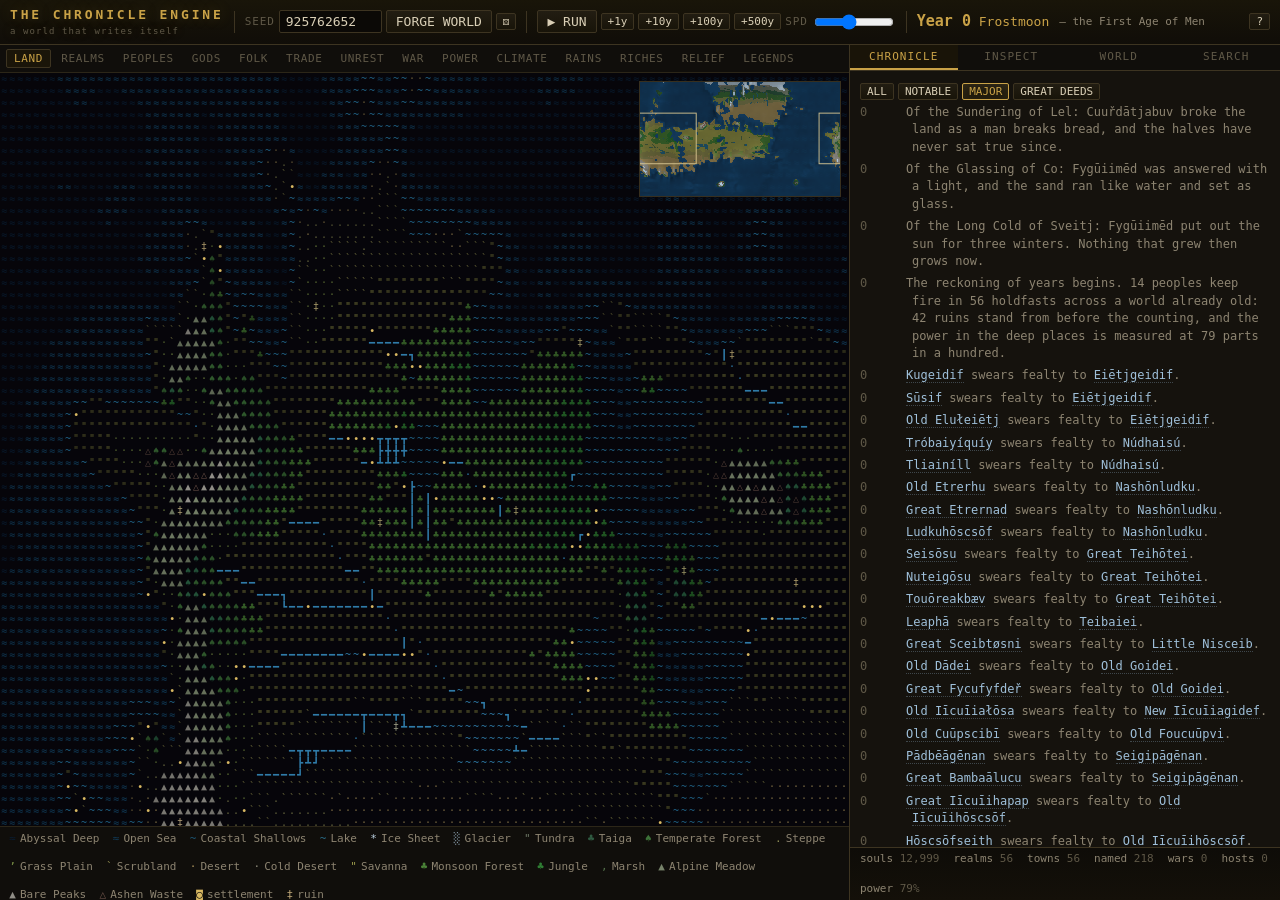
==== world_sim.html @ 81080c2e "The Chronicle Engine: a fully simulated procedural world in one HTML file A text-rendered fantasy wo" ====
<!DOCTYPE html>
<html lang="en">
<head>
<meta charset="utf-8">
<meta name="viewport" content="width=device-width,initial-scale=1">
<title>THE CHRONICLE ENGINE — a procedural world</title>
<style>
:root{
  --bg:#0a0907; --bg2:#100e0b; --panel:#15120d; --panel2:#1c1811;
  --edge:#2c2618; --edge2:#3d3421;
  --ink:#d9cfb6; --ink-dim:#8d8471; --ink-faint:#5f5847;
  --gold:#c9a247; --gold-dim:#8a6f30;
  --blood:#b04030; --blood-dim:#6e281e;
  --sea:#2c5570; --leaf:#4d7a3a; --frost:#7fa8c0; --arcane:#8a6fc0;
  --hl:#e8dcc0;
  --mono: ui-monospace, "SF Mono", "Cascadia Mono", Menlo, Consolas, "DejaVu Sans Mono", "Liberation Mono", monospace;
}
*{box-sizing:border-box}
html,body{height:100%;margin:0}
body{
  background:
    radial-gradient(1200px 700px at 20% -10%, #17130c 0%, transparent 60%),
    radial-gradient(900px 600px at 110% 110%, #14110b 0%, transparent 55%),
    var(--bg);
  color:var(--ink); font-family:var(--mono); font-size:13px; line-height:1.45;
  overflow:hidden; -webkit-font-smoothing:antialiased;
}
button,input,select,textarea{font-family:inherit;font-size:inherit;color:inherit}
::-webkit-scrollbar{width:9px;height:9px}
::-webkit-scrollbar-track{background:#0d0b08}
::-webkit-scrollbar-thumb{background:#2e2718;border:1px solid #3a3120}
::-webkit-scrollbar-thumb:hover{background:#443a24}

#app{display:flex;flex-direction:column;height:100%}

/* ---------- top bar ---------- */
#topbar{
  display:flex;align-items:center;gap:10px;padding:6px 10px;
  background:linear-gradient(#191509,#100d08);
  border-bottom:1px solid var(--edge2); flex:0 0 auto; flex-wrap:wrap;
}
#brand{font-weight:700;letter-spacing:.22em;color:var(--gold);white-space:nowrap;text-shadow:0 0 14px rgba(201,162,71,.25)}
#brand small{display:block;letter-spacing:.12em;color:var(--ink-faint);font-weight:400;font-size:9px}
.grp{display:flex;align-items:center;gap:4px}
.sep{width:1px;height:22px;background:var(--edge2)}
.btn{
  background:linear-gradient(#221d12,#181409);border:1px solid var(--edge2);
  color:var(--ink);padding:3px 9px;cursor:pointer;border-radius:2px;white-space:nowrap;
}
.btn:hover{border-color:var(--gold-dim);color:var(--hl);background:linear-gradient(#2c2514,#201a0e)}
.btn:active{transform:translateY(1px)}
.btn.on{border-color:var(--gold);color:var(--gold);box-shadow:inset 0 0 12px rgba(201,162,71,.14)}
.btn:disabled{opacity:.4;cursor:default}
.btn.sm{padding:1px 6px;font-size:11px}
input[type=text],input[type=number],select{
  background:#0b0906;border:1px solid var(--edge2);padding:3px 6px;border-radius:2px;color:var(--ink)
}
input[type=text]:focus,input[type=number]:focus{outline:none;border-color:var(--gold-dim)}
label.lb{color:var(--ink-faint);font-size:11px;letter-spacing:.08em}
#clock{color:var(--gold);font-variant-numeric:tabular-nums;white-space:nowrap}
#clock b{font-size:15px}
#era{color:var(--ink-dim);font-size:11px}

/* ---------- main ---------- */
#main{display:flex;flex:1 1 auto;min-height:0}
#left{display:flex;flex-direction:column;flex:1 1 auto;min-width:0;border-right:1px solid var(--edge2)}
#modebar{display:flex;gap:2px;padding:4px 6px;background:var(--bg2);border-bottom:1px solid var(--edge);overflow-x:auto;flex:0 0 auto}
.mode{background:transparent;border:1px solid transparent;color:var(--ink-faint);padding:2px 7px;cursor:pointer;white-space:nowrap;border-radius:2px;font-size:11px;letter-spacing:.06em}
.mode:hover{color:var(--ink)}
.mode.on{color:var(--gold);border-color:var(--edge2);background:#1a1509}
#mapwrap{position:relative;flex:1 1 auto;min-height:0;overflow:hidden;background:#06050a;cursor:crosshair}
#map{display:block;position:absolute;left:0;top:0}
#hover{
  position:absolute;pointer-events:none;background:rgba(8,7,5,.96);border:1px solid var(--edge2);
  padding:5px 8px;font-size:11px;max-width:340px;display:none;z-index:20;box-shadow:0 6px 22px #000;white-space:pre-wrap;line-height:1.4
}
#minimap{position:absolute;right:8px;top:8px;border:1px solid var(--edge2);background:#06050a;opacity:.9;z-index:10;cursor:pointer}
#legend{
  flex:0 0 auto;padding:4px 8px;background:var(--bg2);border-top:1px solid var(--edge);
  font-size:11px;color:var(--ink-dim);display:flex;gap:12px;flex-wrap:wrap;max-height:74px;overflow:auto
}
#legend i{font-style:normal;display:inline-block;width:9px;text-align:center;margin-right:3px}
#gennote{position:absolute;inset:0;display:flex;align-items:center;justify-content:center;flex-direction:column;gap:12px;background:rgba(6,5,4,.92);z-index:30}
#gennote .t{color:var(--gold);letter-spacing:.3em}
#bar{width:420px;max-width:70vw;height:3px;background:#221d12;border:1px solid var(--edge2)}
#bar>div{height:100%;width:0;background:linear-gradient(90deg,var(--gold-dim),var(--gold))}
#genmsg{color:var(--ink-dim);font-size:11px;min-height:16px}

/* ---------- right ---------- */
#right{flex:0 0 430px;display:flex;flex-direction:column;background:var(--panel);min-width:0}
#tabs{display:flex;border-bottom:1px solid var(--edge2);background:var(--bg2);flex:0 0 auto}
.tab{flex:1;background:transparent;border:0;border-bottom:2px solid transparent;color:var(--ink-faint);padding:5px 2px;cursor:pointer;font-size:11px;letter-spacing:.1em}
.tab:hover{color:var(--ink)}
.tab.on{color:var(--gold);border-bottom-color:var(--gold);background:#191408}
.pane{flex:1 1 auto;overflow:auto;padding:8px 10px;display:none}
.pane.on{display:block}
#chronicle .ev{margin:0 0 5px;padding-left:52px;text-indent:-52px;font-size:12px;color:var(--ink-dim)}
#chronicle .ev .yr{display:inline-block;width:46px;text-indent:0;color:var(--ink-faint);font-variant-numeric:tabular-nums}
.ev.s3{color:var(--ink)}
.ev.s4{color:var(--hl)}
.ev.s5{color:var(--gold)}
.ev.s5 .yr{color:var(--gold-dim)}
.ev.war{color:#d08a72}
.ev.doom{color:var(--blood);text-shadow:0 0 10px rgba(176,64,48,.3)}
a.lk{color:var(--gold);cursor:pointer;text-decoration:none;border-bottom:1px dotted rgba(201,162,71,.35)}
a.lk:hover{color:#f0d48a;background:rgba(201,162,71,.1)}
a.lk.p{color:#9fc0da;border-bottom-color:rgba(159,192,218,.3)}
a.lk.c{color:#b6a0d8;border-bottom-color:rgba(182,160,216,.3)}
a.lk.s{color:#9ec48a;border-bottom-color:rgba(158,196,138,.3)}
a.lk.f{color:#d8b98a;border-bottom-color:rgba(216,185,138,.3)}
a.lk.a{color:#d88a8a;border-bottom-color:rgba(216,138,138,.3)}
h3.hd{margin:0 0 6px;color:var(--gold);font-size:13px;letter-spacing:.14em;border-bottom:1px solid var(--edge2);padding-bottom:3px;font-weight:600}
h4.sub{margin:10px 0 3px;color:var(--ink-dim);font-size:11px;letter-spacing:.14em;text-transform:uppercase}
.kv{display:grid;grid-template-columns:112px 1fr;gap:1px 8px;font-size:12px}
.kv .k{color:var(--ink-faint)}
.kv .v{color:var(--ink)}
table.t{width:100%;border-collapse:collapse;font-size:11.5px}
table.t th{text-align:left;color:var(--ink-faint);font-weight:400;border-bottom:1px solid var(--edge);padding:2px 4px;position:sticky;top:-8px;background:var(--panel)}
table.t td{padding:1px 4px;border-bottom:1px solid #1a160f;vertical-align:top}
table.t tr:hover td{background:#1b1710}
.num{text-align:right;font-variant-numeric:tabular-nums}
.bar{height:6px;background:#1c1810;border:1px solid var(--edge);position:relative;overflow:hidden}
.bar>span{position:absolute;left:0;top:0;bottom:0;background:var(--gold-dim)}
.tag{display:inline-block;border:1px solid var(--edge2);padding:0 4px;margin:1px 2px 1px 0;font-size:10.5px;color:var(--ink-dim);border-radius:2px}
.tag.g{color:var(--gold);border-color:var(--gold-dim)}
.tag.b{color:var(--blood);border-color:var(--blood-dim)}
.tag.a{color:var(--arcane);border-color:#4c3b6b}
.tree{font-size:11.5px;white-space:pre;line-height:1.35;color:var(--ink-dim);overflow:auto}
.quote{border-left:2px solid var(--gold-dim);padding:2px 0 2px 8px;margin:5px 0;color:var(--ink-dim);font-style:italic}
.crumb{font-size:11px;color:var(--ink-faint);margin-bottom:4px}
.crumb a{cursor:pointer;color:var(--gold-dim)}
.crumb a:hover{color:var(--gold)}
.muted{color:var(--ink-faint)}
.dead{color:var(--ink-faint);text-decoration:line-through;text-decoration-color:rgba(176,64,48,.5)}
#statusbar{
  flex:0 0 auto;display:flex;gap:14px;padding:3px 10px;font-size:11px;color:var(--ink-faint);
  background:linear-gradient(#0e0c08,#141009);border-top:1px solid var(--edge2);flex-wrap:wrap
}
#statusbar b{color:var(--ink-dim);font-weight:400}
.spark{display:inline-block;vertical-align:middle}
.rowbtns{display:flex;gap:4px;flex-wrap:wrap;margin:4px 0}
#searchbox{width:100%;margin-bottom:6px}
.hint{font-size:10.5px;color:var(--ink-faint);margin-top:2px}
@media (max-width:1100px){ #right{flex-basis:340px} }
@media (max-width:820px){ #main{flex-direction:column} #right{flex:1 1 auto;border-top:1px solid var(--edge2)} }
</style>
</head>
<body>
<div id="app">
  <div id="topbar">
    <div id="brand">THE CHRONICLE ENGINE<small>a world that writes itself</small></div>
    <div class="sep"></div>
    <div class="grp">
      <label class="lb">SEED</label>
      <input type="text" id="seed" size="10" value="">
      <button class="btn" id="btnGen">FORGE WORLD</button>
      <button class="btn sm" id="btnRandom">&#9860;</button>
    </div>
    <div class="sep"></div>
    <div class="grp">
      <button class="btn" id="btnPlay">&#9654; RUN</button>
      <button class="btn sm" id="btnStep">+1y</button>
      <button class="btn sm" id="btnStep10">+10y</button>
      <button class="btn sm" id="btnStep100">+100y</button>
      <button class="btn sm" id="btnStep500">+500y</button>
      <label class="lb">SPD</label>
      <input type="range" id="speed" min="1" max="8" value="4" style="width:80px">
    </div>
    <div class="sep"></div>
    <div id="clock"><b>Year 0</b> <span id="mon">Frostmoon</span></div>
    <div id="era"></div>
    <div style="flex:1"></div>
    <div class="grp">
      <button class="btn sm" id="btnHelp">?</button>
    </div>
  </div>

  <div id="main">
    <div id="left">
      <div id="modebar"></div>
      <div id="mapwrap">
        <canvas id="map"></canvas>
        <canvas id="minimap" width="200" height="114"></canvas>
        <div id="hover"></div>
        <div id="gennote">
          <div class="t">FORGING THE WORLD</div>
          <div id="bar"><div></div></div>
          <div id="genmsg">&nbsp;</div>
        </div>
      </div>
      <div id="legend"></div>
    </div>
    <div id="right">
      <div id="tabs">
        <button class="tab on" data-p="chronicle">CHRONICLE</button>
        <button class="tab" data-p="inspect">INSPECT</button>
        <button class="tab" data-p="world">WORLD</button>
        <button class="tab" data-p="search">SEARCH</button>
      </div>
      <div class="pane on" id="chronicle"></div>
      <div class="pane" id="inspect"></div>
      <div class="pane" id="world"></div>
      <div class="pane" id="search"></div>
      <div id="statusbar"></div>
    </div>
  </div>
</div>
<script>
'use strict';
/* ============================================================================
   THE CHRONICLE ENGINE
   A fully procedural, fully simulated, text-rendered fantasy world.
   Everything below is derived from a single integer seed.
   ========================================================================== */

/* ---------------------------------------------------------------- constants */
const W = 280, H = 160, NT = W * H;          // world grid (wraps in x)
const SEA_TARGET = 0.315;                     // fraction of tiles that are land
const MONTHS = ['Frostmoon','Thawmoon','Seedmoon','Blossom','Longsun','Highsun',
                'Harvestide','Goldfall','Duskmoon','Emberfall','Rimefall','Deepnight'];

/* -------------------------------------------------------------------- maths */
const clamp = (v,a,b)=> v<a?a:(v>b?b:v);
const lerp  = (a,b,t)=> a+(b-a)*t;
const smooth= t=> t*t*(3-2*t);
const sat   = v=> v<0?0:(v>1?1:v);
const sq    = v=> v*v;
function wrapx(x){ x%=W; return x<0?x+W:x; }
function idx(x,y){ return wrapx(x) + y*W; }
function tx(i){ return i % W; }
function ty(i){ return (i / W) | 0; }
/* Latitude in [-1,1]. The grid is an equal-area cylindrical projection: rows
   near the poles cover more degrees each, so the map does not squander a fifth
   of the world on ice nobody will ever live in. */
const LATT=new Float32Array(H);
for(let y=0;y<H;y++) LATT[y]=Math.asin(clamp(1-2*(y+0.5)/H,-1,1))/1.5707963;
function latOf(y){ return LATT[y|0]; }

const N8X=[1,1,0,-1,-1,-1,0,1], N8Y=[0,1,1,1,0,-1,-1,-1];
const N4X=[1,0,-1,0], N4Y=[0,1,0,-1];
const N8D=[1,1.41421,1,1.41421,1,1.41421,1,1.41421];

/* Iterate the 8 neighbours of i, calling f(j, dir). Skips off-world rows. */
function nb8(i,f){
  const x=i%W, y=(i/W)|0;
  for(let d=0;d<8;d++){
    const ny=y+N8Y[d]; if(ny<0||ny>=H) continue;
    f(wrapx(x+N8X[d]) + ny*W, d);
  }
}
function nb4(i,f){
  const x=i%W, y=(i/W)|0;
  for(let d=0;d<4;d++){
    const ny=y+N4Y[d]; if(ny<0||ny>=H) continue;
    f(wrapx(x+N4X[d]) + ny*W, d);
  }
}
/* toroidal-in-x distance */
function dxw(ax,bx){ let d=ax-bx; if(d>W/2)d-=W; if(d<-W/2)d+=W; return d; }
function tdist(a,b){ const dx=dxw(a%W,b%W), dy=((a/W)|0)-((b/W)|0); return Math.sqrt(dx*dx+dy*dy); }
function tdist2(a,b){ const dx=dxw(a%W,b%W), dy=((a/W)|0)-((b/W)|0); return dx*dx+dy*dy; }

/* ------------------------------------------------------------------ hashing */
function h32(a){ a|=0; a=Math.imul(a^(a>>>16),0x21f0aaad); a=Math.imul(a^(a>>>15),0x735a2d97); return (a^(a>>>15))>>>0; }
function h2(x,y,s){ return h32(Math.imul(x,374761393)^Math.imul(y,668265263)^Math.imul(s,2246822519)); }
function h3(x,y,z,s){ return h32(Math.imul(x,374761393)^Math.imul(y,668265263)^Math.imul(z,2147483647)^Math.imul(s,2246822519)); }
function hashStr(str,seed){
  let h = h32(seed|0) ^ 0x811c9dc5;
  for(let i=0;i<str.length;i++){ h ^= str.charCodeAt(i); h = Math.imul(h,0x01000193)>>>0; }
  return h>>>0;
}

/* -------------------------------------------------------------------- PRNGs */
function splitmix32(a){
  return function(){
    a = (a + 0x9e3779b9) | 0;
    let t = a ^ (a>>>16); t = Math.imul(t,0x21f0aaad);
    t = t ^ (t>>>15);     t = Math.imul(t,0x735a2d97);
    return ((t ^ (t>>>15))>>>0) / 4294967296;
  };
}
/* Named substream: adding a new system never reshuffles the others. */
function stream(seed,name){ return splitmix32(hashStr(name,seed)|0); }

const ri = (r,a,b)=> a + ((r()*(b-a+1))|0);            // inclusive int
const rf = (r,a,b)=> a + r()*(b-a);
const pick = (r,arr)=> arr[(r()*arr.length)|0];
const chance = (r,p)=> r() < p;
function shuffle(r,arr){ for(let i=arr.length-1;i>0;i--){ const j=(r()*(i+1))|0; const t=arr[i];arr[i]=arr[j];arr[j]=t; } return arr; }
function gauss(r,mu,sd){ let u=1-r(),v=r(); return mu + sd*Math.sqrt(-2*Math.log(u))*Math.cos(6.283185307*v); }
function pickW(r,arr,wf){
  let tot=0; for(let i=0;i<arr.length;i++) tot+=Math.max(0,wf(arr[i],i));
  if(tot<=0) return arr[(r()*arr.length)|0];
  let t=r()*tot;
  for(let i=0;i<arr.length;i++){ t-=Math.max(0,wf(arr[i],i)); if(t<=0) return arr[i]; }
  return arr[arr.length-1];
}
function pickIdxW(r,weights){
  let tot=0; for(let i=0;i<weights.length;i++) tot+=Math.max(0,weights[i]);
  if(tot<=0) return (r()*weights.length)|0;
  let t=r()*tot;
  for(let i=0;i<weights.length;i++){ t-=Math.max(0,weights[i]); if(t<=0) return i; }
  return weights.length-1;
}
/* deterministic sample of k distinct items */
function sampleK(r,arr,k){
  const a=arr.slice(); const out=[];
  k=Math.min(k,a.length);
  for(let i=0;i<k;i++){ const j=i+((r()*(a.length-i))|0); const t=a[i];a[i]=a[j];a[j]=t; out.push(a[i]); }
  return out;
}

/* --------------------------------------------------------- cylindrical noise
   x wraps around the world, so we sample noise on a cylinder in 3-space.
   One shuffled permutation table serves the whole world; different callers
   ask for different regions of it by passing an integer offset. Three array
   lookups per lattice corner beats fifteen integer multiplies.               */
let NP=null, NPSEED=null;
function noiseInit(seed){
  if(NPSEED===seed && NP) return;
  const p=new Uint8Array(256);
  for(let i=0;i<256;i++) p[i]=i;
  const r=splitmix32(h32(seed)|0);
  for(let i=255;i>0;i--){ const j=(r()*(i+1))|0; const t=p[i]; p[i]=p[j]; p[j]=t; }
  NP=new Uint8Array(512);
  for(let i=0;i<512;i++) NP[i]=p[i&255];
  NPSEED=seed;
}
const NINV=1/255;
function vn3(x,y,z,off){
  const xi=Math.floor(x), yi=Math.floor(y), zi=Math.floor(z);
  const xf=smooth(x-xi), yf=smooth(y-yi), zf=smooth(z-zi);
  const X=(xi+off)&255, Y=(yi+off)&255, Z=(zi+off)&255;
  const X1=(X+1)&255, Y1=(Y+1)&255, Z1=(Z+1)&255;
  const A=NP[X]+Y, B=NP[X1]+Y;
  const AA=NP[A&255]+Z, AB=NP[(A+1)&255]+Z, BA=NP[B&255]+Z, BB=NP[(B+1)&255]+Z;
  const c000=NP[AA&255], c010=NP[AB&255], c100=NP[BA&255], c110=NP[BB&255];
  const c001=NP[(AA+1)&255], c011=NP[(AB+1)&255], c101=NP[(BA+1)&255], c111=NP[(BB+1)&255];
  const x00=c000+(c100-c000)*xf, x10=c010+(c110-c010)*xf;
  const x01=c001+(c101-c001)*xf, x11=c011+(c111-c011)*xf;
  const y0=x00+(x10-x00)*yf, y1=x01+(x11-x01)*yf;
  return (y0+(y1-y0)*zf)*NINV;
}
const TAU=6.283185307, NR=W/TAU;
/* fBm sampled on the cylinder for a tile (px,py). freq = cycles around world */
function fbm(px,py,seed,octaves,freq,gain,lac){
  gain=gain||0.5; lac=lac||2.0;
  const ang=px*(TAU/W);
  const ca=Math.cos(ang)*NR, sa=Math.sin(ang)*NR;
  const base=h32(seed)&255;
  let amp=1, tot=0, norm=0, f=freq*0.06;
  for(let o=0;o<octaves;o++){
    tot  += amp * vn3(ca*f, py*f, sa*f, (base+o*37)&255);
    norm += amp; amp*=gain; f*=lac;
  }
  return tot/norm;
}
/* ridged variant for mountain texture */
function ridge(px,py,seed,octaves,freq){
  const ang=px*(TAU/W);
  const ca=Math.cos(ang)*NR, sa=Math.sin(ang)*NR;
  const base=h32(seed^0x9e37)&255;
  let amp=1,tot=0,norm=0,f=freq*0.06;
  for(let o=0;o<octaves;o++){
    const v=Math.abs(vn3(ca*f,py*f,sa*f,(base+o*53)&255)*2-1);
    tot += amp*(1-v); norm+=amp; amp*=0.5; f*=2.1;
  }
  return tot/norm;
}

/* ------------------------------------------------------------- binary heaps */
class MinHeap {
  constructor(cap){ this.k=new Float64Array(cap||1024); this.v=new Int32Array(cap||1024); this.n=0; }
  _grow(){ const k=new Float64Array(this.k.length*2), v=new Int32Array(this.v.length*2);
           k.set(this.k); v.set(this.v); this.k=k; this.v=v; }
  push(key,val){
    if(this.n===this.k.length) this._grow();
    let i=this.n++; this.k[i]=key; this.v[i]=val;
    while(i>0){ const p=(i-1)>>1; if(this.k[p]<=this.k[i]) break;
      const tk=this.k[p];this.k[p]=this.k[i];this.k[i]=tk;
      const tv=this.v[p];this.v[p]=this.v[i];this.v[i]=tv; i=p; }
  }
  pop(){
    const top=this.v[0], tk=this.k[0];
    this.n--;
    if(this.n>0){
      this.k[0]=this.k[this.n]; this.v[0]=this.v[this.n];
      let i=0;
      for(;;){ const l=2*i+1,r=l+1; let m=i;
        if(l<this.n&&this.k[l]<this.k[m])m=l;
        if(r<this.n&&this.k[r]<this.k[m])m=r;
        if(m===i)break;
        const a=this.k[m];this.k[m]=this.k[i];this.k[i]=a;
        const b=this.v[m];this.v[m]=this.v[i];this.v[i]=b; i=m; }
    }
    this._k=tk; return top;
  }
  get size(){ return this.n; }
}

/* ----------------------------------------------------------------- strings  */
function cap(s){ return s? s.charAt(0).toUpperCase()+s.slice(1) : s; }
function roman(n){
  if(n<1) return '';
  const v=[1000,900,500,400,100,90,50,40,10,9,5,4,1];
  const s=['M','CM','D','CD','C','XC','L','XL','X','IX','V','IV','I'];
  let out=''; for(let i=0;i<v.length;i++) while(n>=v[i]){ out+=s[i]; n-=v[i]; }
  return out;
}
function commify(n){
  n=Math.round(n);
  if(Math.abs(n)>=1e9) return (n/1e9).toFixed(2)+'B';
  if(Math.abs(n)>=1e6) return (n/1e6).toFixed(2)+'M';
  return String(n).replace(/\B(?=(\d{3})+(?!\d))/g,',');
}
function pct(v){ return Math.round(v*100)+'%'; }
function esc(s){ return String(s).replace(/[&<>"]/g,c=>({'&':'&amp;','<':'&lt;','>':'&gt;','"':'&quot;'}[c])); }
function ordinal(n){
  const s=['th','st','nd','rd'], v=n%100;
  return n+(s[(v-20)%10]||s[v]||s[0]);
}
function listify(a){
  if(!a.length) return '';
  if(a.length===1) return a[0];
  if(a.length===2) return a[0]+' and '+a[1];
  return a.slice(0,-1).join(', ')+', and '+a[a.length-1];
}
function plural(n,s,p){ return n===1? '1 '+s : commify(n)+' '+(p||s+'s'); }

/* ----------------------------------------------------------------- palettes */
/* Colour is quantised to a fixed palette so the glyph atlas stays small.      */
const PAL = [];
function palAdd(hex){ PAL.push(hex); return PAL.length-1; }
function mixHex(a,b,t){
  const ar=(a>>16)&255, ag=(a>>8)&255, ab=a&255;
  const br=(b>>16)&255, bg=(b>>8)&255, bb=b&255;
  return (((ar+(br-ar)*t)|0)<<16) | (((ag+(bg-ag)*t)|0)<<8) | ((ab+(bb-ab)*t)|0);
}
function hexs(v){ return '#'+('000000'+(v>>>0).toString(16)).slice(-6); }
/* build a ramp of n colours between hex a and b, return the first index */
function palRamp(a,b,n){
  const start=PAL.length;
  for(let i=0;i<n;i++) palAdd(mixHex(a,b,n===1?0:i/(n-1)));
  return start;
}
/* HSL -> RGB int, used for the many distinct polity / culture colours */
function hsl(h,s,l){
  h=((h%1)+1)%1;
  const c=(1-Math.abs(2*l-1))*s, x=c*(1-Math.abs(((h*6)%2)-1)), m=l-c/2;
  let r,g,b;
  const seg=(h*6)|0;
  if(seg===0){r=c;g=x;b=0} else if(seg===1){r=x;g=c;b=0} else if(seg===2){r=0;g=c;b=x}
  else if(seg===3){r=0;g=x;b=c} else if(seg===4){r=x;g=0;b=c} else {r=c;g=0;b=x}
  return (((r+m)*255|0)<<16)|(((g+m)*255|0)<<8)|(((b+m)*255)|0);
}

/* --------------------------------------------------------- small containers */
/* Bounded ring of recent items, used for per-entity event indices. */
function ringPush(arr,v,max){ arr.push(v); if(arr.length>max) arr.shift(); return arr; }

/* Sorted top-K without full sort. */
function topK(items,k,score){
  const out=[];
  for(let i=0;i<items.length;i++){
    const s=score(items[i]); if(s===null||s===undefined||s!==s) continue;
    if(out.length<k){ out.push([s,items[i]]); if(out.length===k) out.sort((a,b)=>b[0]-a[0]); }
    else if(s>out[k-1][0]){
      out[k-1]=[s,items[i]];
      for(let j=k-1;j>0&&out[j][0]>out[j-1][0];j--){ const t=out[j];out[j]=out[j-1];out[j-1]=t; }
    }
  }
  if(out.length<k) out.sort((a,b)=>b[0]-a[0]);
  return out.map(o=>o[1]);
}
/* ============================================================================
   PART II — WORLD GENESIS
   Plate tectonics -> orogeny -> erosion -> climate -> hydrology -> biomes
   -> soils -> ores -> leylines -> travel costs. Nothing here is hand-placed.
   ========================================================================== */

/* biome ids */
const B_DEEP=0,B_OCEAN=1,B_SHELF=2,B_LAKE=3,B_ICECAP=4,B_GLACIER=5,B_TUNDRA=6,
      B_TAIGA=7,B_BOG=8,B_TFOREST=9,B_TRAINFOREST=10,B_STEPPE=11,B_PRAIRIE=12,
      B_SHRUB=13,B_DESERT=14,B_COLDDESERT=15,B_SAVANNA=16,B_MONSOON=17,B_JUNGLE=18,
      B_MARSH=19,B_MANGROVE=20,B_ALPINE=21,B_BARREN=22,B_VOLCANIC=23,B_SALT=24,B_BADLAND=25;
const NBIOME=26;

const BIOME = [
/* 0*/{n:'Abyssal Deep',   g:'≈', c:0x0a1d31, land:0, cost:2.6, food:.05, wood:0, mv:1},
/* 1*/{n:'Open Sea',       g:'≈', c:0x113a56, land:0, cost:1.6, food:.12, wood:0, mv:1},
/* 2*/{n:'Coastal Shallows',g:'~',     c:0x1d5878, land:0, cost:1.1, food:.30, wood:0, mv:1},
/* 3*/{n:'Lake',           g:'~',      c:0x2a6f8c, land:0, cost:1.4, food:.26, wood:0, mv:1},
/* 4*/{n:'Ice Sheet',      g:'*',      c:0xb9cede, land:0, cost:4.0, food:.02, wood:0, mv:1},
/* 5*/{n:'Glacier',        g:'░', c:0xa8c2d6, land:1, cost:6.5, food:.01, wood:0, mv:0},
/* 6*/{n:'Tundra',         g:'"',      c:0x6f7a68, land:1, cost:1.5, food:.14, wood:.02,mv:1},
/* 7*/{n:'Taiga',          g:'♣', c:0x2f5a41, land:1, cost:2.0, food:.20, wood:.85,mv:1},
/* 8*/{n:'Frozen Bog',     g:',',      c:0x4a5a4a, land:1, cost:2.8, food:.16, wood:.30,mv:1},
/* 9*/{n:'Temperate Forest',g:'♠',c:0x3d7239, land:1, cost:1.8, food:.46, wood:1.0,mv:1},
/*10*/{n:'Rainforest Coast',g:'♠',c:0x2e6b4a, land:1, cost:2.2, food:.44, wood:1.1,mv:1},
/*11*/{n:'Steppe',         g:'.',      c:0x8a8a55, land:1, cost:1.0, food:.30, wood:.03,mv:1},
/*12*/{n:'Grass Plain',    g:'’', c:0x7d9448, land:1, cost:1.0, food:.72, wood:.10,mv:1},
/*13*/{n:'Scrubland',      g:'`',      c:0x8d8a4e, land:1, cost:1.2, food:.34, wood:.18,mv:1},
/*14*/{n:'Desert',         g:'·', c:0xa8925c, land:1, cost:1.9, food:.05, wood:0,  mv:1},
/*15*/{n:'Cold Desert',    g:'·', c:0x8b8878, land:1, cost:1.8, food:.06, wood:0,  mv:1},
/*16*/{n:'Savanna',        g:'"', c:0x9a9a4a, land:1, cost:1.1, food:.40, wood:.20,mv:1},
/*17*/{n:'Monsoon Forest', g:'♣', c:0x4a8237, land:1, cost:2.0, food:.62, wood:.9, mv:1},
/*18*/{n:'Jungle',         g:'♣', c:0x2f7d33, land:1, cost:3.2, food:.42, wood:1.2,mv:1},
/*19*/{n:'Marsh',          g:',',      c:0x53704a, land:1, cost:2.9, food:.38, wood:.25,mv:1},
/*20*/{n:'Mangrove',       g:',',      c:0x40714f, land:1, cost:3.0, food:.44, wood:.35,mv:1},
/*21*/{n:'Alpine Meadow',  g:'▲', c:0x77836a, land:1, cost:3.4, food:.12, wood:.15,mv:1},
/*22*/{n:'Bare Peaks',     g:'▲', c:0x8f8d86, land:1, cost:5.0, food:.02, wood:0,  mv:1},
/*23*/{n:'Ashen Waste',    g:'△', c:0x6b5148, land:1, cost:3.0, food:.04, wood:0,  mv:1},
/*24*/{n:'Salt Flat',      g:'-',      c:0xc0b8a0, land:1, cost:1.6, food:.02, wood:0,  mv:1},
/*25*/{n:'Badlands',       g:'∴', c:0x9a6f4e, land:1, cost:2.6, food:.08, wood:0,  mv:1},
];

/* resources */
const R_NONE=0,R_FISH=1,R_TIMBER=2,R_STONE=3,R_IRON=4,R_COPPER=5,R_TIN=6,R_SILVER=7,
      R_GOLD=8,R_GEMS=9,R_SALT=10,R_COAL=11,R_HORSES=12,R_FURS=13,R_OBSIDIAN=14,
      R_MARBLE=15,R_AMBER=16,R_SPICE=17,R_SILK=18,R_VINES=19,R_WHALE=20,R_PEARL=21,
      R_SULFUR=22,R_STARMETAL=23;
const RES=[
 {n:'—',s:''},{n:'Fishery',s:'fish'},{n:'Great Timber',s:'timber'},{n:'Quarry',s:'stone'},
 {n:'Iron Lode',s:'iron'},{n:'Copper Vein',s:'copper'},{n:'Tin Seam',s:'tin'},
 {n:'Silver Vein',s:'silver'},{n:'Gold Placer',s:'gold'},{n:'Gemfield',s:'gems'},
 {n:'Salt Pan',s:'salt'},{n:'Coal Measure',s:'coal'},{n:'Horse Range',s:'horses'},
 {n:'Fur Runs',s:'furs'},{n:'Obsidian Flow',s:'obsidian'},{n:'Marble Quarry',s:'marble'},
 {n:'Amber Shore',s:'amber'},{n:'Spice Groves',s:'spice'},{n:'Silkworm Groves',s:'silk'},
 {n:'Vine Slopes',s:'wine'},{n:'Whale Grounds',s:'whale'},{n:'Pearl Beds',s:'pearl'},
 {n:'Sulfur Springs',s:'sulfur'},{n:'Starmetal Fall',s:'starmetal'}
];

/* ------------------------------------------------------------- tile storage */
const T = {};
function allocTiles(){
  T.elev  = new Float32Array(NT);   // 0..1 raw
  T.alt   = new Float32Array(NT);   // land height above sea, 0..1 (ocean: negative depth)
  T.plate = new Int16Array(NT);
  T.stress= new Float32Array(NT);
  T.land  = new Uint8Array(NT);
  T.coast = new Uint8Array(NT);
  T.distSea=new Int16Array(NT);
  T.temp  = new Float32Array(NT);   // mean annual °C
  T.tvar  = new Float32Array(NT);   // seasonal half-amplitude °C
  T.rain  = new Float32Array(NT);   // mm/yr
  T.windU = new Float32Array(NT);
  T.windV = new Float32Array(NT);
  T.fill  = new Float32Array(NT);
  T.fdir  = new Int8Array(NT);
  T.acc   = new Float32Array(NT);
  T.flow  = new Float32Array(NT);   // river discharge
  T.lake  = new Uint8Array(NT);
  T.biome = new Uint8Array(NT);
  T.fert  = new Float32Array(NT);
  T.slope = new Float32Array(NT);
  T.res   = new Uint8Array(NT);
  T.resq  = new Float32Array(NT);
  T.ley   = new Float32Array(NT);
  T.cost  = new Float32Array(NT);   // land movement cost
  T.scost = new Float32Array(NT);   // sea movement cost
  T.harbor= new Float32Array(NT);
  T.defen = new Float32Array(NT);
  T.pass  = new Uint8Array(NT);     // 1 = mountain pass / chokepoint
  /* --- mutable simulation state --- */
  T.owner = new Int16Array(NT).fill(-1);
  T.site  = new Int32Array(NT).fill(-1);
  T.dom   = new Int32Array(NT).fill(-1);   // settlement whose hinterland this tile is
  T.rpop  = new Float32Array(NT);   // rural population
  T.cult  = new Int16Array(NT).fill(-1);
  T.faith = new Int16Array(NT).fill(-1);
  T.dev   = new Float32Array(NT);   // devastation 0..1
  T.road  = new Uint8Array(NT);
  T.scar  = new Uint8Array(NT);     // elder-age cataclysm scar type
  T.ruin  = new Int32Array(NT).fill(-1);
}

/* ------------------------------------------------------------------ genesis */
let SEA = 0.5;
let RIVMIN = 26, RIVBIG = 120, RIVNAV = 400;
let PLATES = [];
let HOTSPOTS = [];

function* worldgen(seed){
  allocTiles();
  noiseInit(seed);
  const R = s=>stream(seed,s);
  /* Tongues and kindreds are invented before the rock, because the Powers who
     broke the world had names, and names need a language to be in. */
  yield [0.005,'the first tongues are spoken'];
  {
    const r0=R('bootstrap');
    langFamilies(seed, ri(r0,3,4), ri(r0,14,20));
    genSpecies(seed);
  }

  /* ---- 1. plates ------------------------------------------------------- */
  yield [0.02,'the crust congeals; plates take shape'];
  {
    const r=R('plates');
    const np = ri(r,11,17);
    PLATES=[];
    const cand=[];
    for(let k=0;k<np*14;k++) cand.push([ri(r,0,W-1),ri(r,0,H-1)]);
    /* Mitchell's best-candidate for even but irregular spacing */
    const chosen=[];
    for(let k=0;k<np;k++){
      let best=null,bd=-1;
      for(let c=0;c<12;c++){
        const p=cand[(k*12+c)%cand.length];
        let d=1e9;
        for(const q of chosen){ const dd=Math.min(d, sq(dxw(p[0],q[0]))+sq(p[1]-q[1])); d=dd; }
        if(d>bd){bd=d;best=p;}
      }
      chosen.push(best);
    }
    for(let k=0;k<np;k++){
      const oceanic = chance(r,0.55);
      const a=rf(r,0,6.2832), sp=rf(r,0.35,1.0);
      PLATES.push({
        id:k, x:chosen[k][0], y:chosen[k][1], oceanic,
        dx:Math.cos(a)*sp, dy:Math.sin(a)*sp*0.7,
        base: oceanic? rf(r,0.10,0.24) : rf(r,0.56,0.70),
        area:0
      });
    }
    /* Voronoi with a little noise so boundaries are not straight lines */
    for(let y=0;y<H;y++) for(let x=0;x<W;x++){
      const i=x+y*W;
      const jx = x + (fbm(x,y,seed^0x5f3a,3,3.0)-0.5)*22;
      const jy = y + (fbm(x,y,seed^0x91c2,3,3.0)-0.5)*22;
      let bp=0,bd=1e18;
      for(let k=0;k<np;k++){
        const p=PLATES[k];
        const d=sq(dxw(jx,p.x))+sq(jy-p.y);
        if(d<bd){bd=d;bp=k;}
      }
      T.plate[i]=bp; PLATES[bp].area++;
    }
  }

  /* ---- 2. boundary stress ---------------------------------------------- */
  yield [0.06,'continents collide; mountains are born in stone'];
  {
    const heap=new MinHeap(NT);
    const nearStress=new Float32Array(NT);
    const dist=new Float32Array(NT).fill(1e9);
    for(let i=0;i<NT;i++){
      const pa=T.plate[i]; let s=0,cnt=0;
      const x=i%W,y=(i/W)|0;
      for(let d=0;d<8;d++){
        const ny=y+N8Y[d]; if(ny<0||ny>=H) continue;
        const j=wrapx(x+N8X[d])+ny*W;
        const pb=T.plate[j]; if(pb===pa) continue;
        const A=PLATES[pa],Bp=PLATES[pb];
        let ux=N8X[d],uy=N8Y[d]; const ul=Math.hypot(ux,uy); ux/=ul; uy/=ul;
        // positive => A drives into B (convergent)
        const conv = (A.dx-Bp.dx)*ux + (A.dy-Bp.dy)*uy;
        let mag = conv;
        if(conv>0){
          if(!A.oceanic && !Bp.oceanic) mag*=2.35;        // continental collision
          else if(A.oceanic && !Bp.oceanic) mag*=0.45;    // A subducts: trench on A
          else if(!A.oceanic && Bp.oceanic) mag*=1.75;    // arc on A
          else mag*=0.95;                                  // island arc
        } else {
          mag *= (A.oceanic&&Bp.oceanic)? 0.55 : 1.15;    // ridge vs continental rift
        }
        s+=mag; cnt++;
      }
      if(cnt){ nearStress[i]=s/cnt; dist[i]=0; heap.push(0,i); }
    }
    /* Dijkstra spread of the nearest boundary's stress */
    const stressOf=new Float32Array(NT);
    for(let i=0;i<NT;i++) stressOf[i]=nearStress[i];
    while(heap.size){
      const i=heap.pop(); const di=heap._k;
      if(di>dist[i]+1e-6) continue;
      const x=i%W,y=(i/W)|0;
      for(let d=0;d<8;d++){
        const ny=y+N8Y[d]; if(ny<0||ny>=H) continue;
        const j=wrapx(x+N8X[d])+ny*W;
        const nd=di+N8D[d];
        if(nd<dist[j]-1e-6 && nd<26){ dist[j]=nd; stressOf[j]=stressOf[i]; heap.push(nd,j); }
      }
    }
    for(let i=0;i<NT;i++){
      const s=stressOf[i], d=dist[i];
      const fall = Math.exp(-d/(s>0? 6.5 : 4.0));
      T.stress[i] = s*fall;
    }
  }

  /* ---- 3. elevation ----------------------------------------------------- */
  yield [0.11,'the bones of the world settle'];
  {
    const r=R('hotspots');
    HOTSPOTS=[];
    const nh=ri(r,4,8);
    for(let k=0;k<nh;k++) HOTSPOTS.push({x:ri(r,0,W-1),y:ri(r,18,H-19),
      dx:rf(r,-1,1),dy:rf(r,-.4,.4),str:rf(r,0.20,0.44),len:ri(r,8,26)});
    /* paint the plume chains once, not once per tile */
    const hs=new Float32Array(NT);
    for(const hp of HOTSPOTS){
      for(let s=0;s<hp.len;s++){
        const hx=Math.round(hp.x+hp.dx*s*1.6), hy=Math.round(hp.y+hp.dy*s*1.6);
        if(hy<1||hy>=H-1) continue;
        const amp=hp.str*(1-s/(hp.len+4));
        for(let dy=-5;dy<=5;dy++){
          const y=hy+dy; if(y<0||y>=H) continue;
          for(let dx=-5;dx<=5;dx++){
            const d2=dx*dx+dy*dy; if(d2>30) continue;
            hs[wrapx(hx+dx)+y*W]+=amp*Math.exp(-d2/9);
          }
        }
      }
    }
    for(let y=0;y<H;y++){
      const l=Math.abs(latOf(y));
      const polar = l>0.93? (l-0.93)*1.6 : 0;
      for(let x=0;x<W;x++){
        const i=x+y*W;
        let e = PLATES[T.plate[i]].base;
        const st=T.stress[i];
        if(st>0) e += st*0.92*(0.45+0.85*ridge(x,y,seed^0x1234,5,4.2));
        else     e += st*0.42;
        e += (fbm(x,y,seed^0xabc,5,1.7)-0.5)*0.30;
        e += (fbm(x,y,seed^0xdef,4,6.0)-0.5)*0.055;
        T.elev[i]=e+hs[i]+polar;
      }
    }
    /* smooth once to kill single-tile spikes */
    const tmp=new Float32Array(NT);
    for(let y=0;y<H;y++) for(let x=0;x<W;x++){
      const i=x+y*W; let s=T.elev[i]*2,w=2;
      for(let d=0;d<8;d++){ const ny=y+N8Y[d]; if(ny<0||ny>=H)continue;
        s+=T.elev[wrapx(x+N8X[d])+ny*W]; w++; }
      tmp[i]=s/w;
    }
    T.elev.set(tmp);
  }

  /* ---- 4. sea level ----------------------------------------------------- */
  yield [0.16,'the waters find their level'];
  {
    const BINS=2048, hist=new Int32Array(BINS);
    let mn=1e9,mx=-1e9;
    for(let i=0;i<NT;i++){ const e=T.elev[i]; if(e<mn)mn=e; if(e>mx)mx=e; }
    const span=Math.max(1e-6,mx-mn);
    for(let i=0;i<NT;i++) hist[clamp(((T.elev[i]-mn)/span*(BINS-1))|0,0,BINS-1)]++;
    let want=Math.round(NT*(1-SEA_TARGET)), acc=0, b=0;
    for(;b<BINS;b++){ acc+=hist[b]; if(acc>=want) break; }
    SEA = mn + (b/(BINS-1))*span;
    const top=mx-SEA||1, bot=SEA-mn||1;
    for(let i=0;i<NT;i++){
      const e=T.elev[i];
      T.land[i]= e>SEA?1:0;
      T.alt[i] = e>SEA? (e-SEA)/top : -(SEA-e)/bot;
    }
  }

  /* ---- 5. the old power settles into the rock --------------------------- */
  yield [0.19,'the world hums with an older power'];
  leylines(seed);

  /* ---- 6. the Elder Age breaks the world -------------------------------- */
  yield [0.23,'before the counting of years, the world was broken'];
  elderShape(seed);

  /* ---- 7. shores, then climate ------------------------------------------ */
  yield [0.28,'shores are drawn; winds rise'];
  distanceFromSea();
  climate(seed);

  /* ---- 8. erosion & hydrology ------------------------------------------- */
  yield [0.34,'rain carves the highlands'];
  for(let pass=0;pass<2;pass++){
    priorityFlood();
    flowRouting();
    /* stream-power erosion */
    for(let i=0;i<NT;i++){
      if(!T.land[i]) continue;
      const a=T.acc[i], s=T.slope[i];
      const e=Math.min(0.055, 0.00055*Math.pow(a,0.42)*Math.pow(s+0.02,0.9));
      T.elev[i]-=e;
    }
    /* isostatic-ish smoothing of the eroded field */
    const tmp=new Float32Array(NT);
    for(let y=0;y<H;y++) for(let x=0;x<W;x++){
      const i=x+y*W; let s=T.elev[i]*3,w=3;
      for(let d=0;d<8;d+=2){ const ny=y+N8Y[d]; if(ny<0||ny>=H)continue;
        s+=T.elev[wrapx(x+N8X[d])+ny*W]; w++; }
      tmp[i]=s/w;
    }
    for(let i=0;i<NT;i++) if(T.land[i]) T.elev[i]=tmp[i];
    for(let i=0;i<NT;i++){
      const e=T.elev[i];
      T.land[i]= e>SEA?1:0;
      T.alt[i] = e>SEA? Math.max(0,(e-SEA))/(1-SEA) : -(SEA-e)/(SEA||1);
    }
    yield [0.34+0.04*(pass+1),'rivers seek the sea ('+(pass+1)+')'];
  }
  levelSea();
  distanceFromSea();
  climate(seed);
  priorityFlood();
  flowRouting();
  rivers();

  /* ---- 9. biomes & soils ------------------------------------------------ */
  yield [0.46,'green things take root'];
  biomes(seed);
  soils(seed);

  /* ---- 10. ores & riches ------------------------------------------------- */
  yield [0.52,'ore settles in the deep places'];
  resources(seed);
  /* the scars and the fire-mountains hold power the plain rock does not */
  for(let i=0;i<NT;i++){
    if(T.scar[i]) T.ley[i]=clamp(T.ley[i]+0.35,0,2.2);
    if(T.biome[i]===B_VOLCANIC) T.ley[i]=clamp(T.ley[i]+0.30,0,2.2);
  }

  /* ---- 11. travel, harbours, chokepoints -------------------------------- */
  yield [0.58,'roads that are not yet roads'];
  travelCosts();
  harbours();
  chokepoints();
}

/* ------------------------------------------------------------- sub-passes  */
/* Choose the waterline that gives the land fraction we asked for. */
function levelSea(){
  const BINS=2048, hist=new Int32Array(BINS);
  let mn=1e9,mx=-1e9;
  for(let i=0;i<NT;i++){ const e=T.elev[i]; if(e<mn)mn=e; if(e>mx)mx=e; }
  const span=Math.max(1e-6,mx-mn);
  for(let i=0;i<NT;i++) hist[clamp(((T.elev[i]-mn)/span*(BINS-1))|0,0,BINS-1)]++;
  const want=Math.round(NT*(1-SEA_TARGET));
  let acc=0,b=0;
  for(;b<BINS;b++){ acc+=hist[b]; if(acc>=want) break; }
  SEA = mn + (b/(BINS-1))*span;
  const top=Math.max(1e-6,mx-SEA), bot=Math.max(1e-6,SEA-mn);
  for(let i=0;i<NT;i++){
    const e=T.elev[i];
    T.land[i]= e>SEA?1:0;
    T.alt[i] = e>SEA? (e-SEA)/top : -(SEA-e)/bot;
  }
}
function distanceFromSea(){
  T.distSea.fill(0);
  const q=new Int32Array(NT); let qh=0,qt=0;
  const seen=new Uint8Array(NT);
  for(let i=0;i<NT;i++) if(!T.land[i]){ q[qt++]=i; seen[i]=1; T.distSea[i]=0; }
  while(qh<qt){
    const i=q[qh++]; const d=T.distSea[i];
    const x=i%W,y=(i/W)|0;
    for(let k=0;k<8;k++){
      const ny=y+N8Y[k]; if(ny<0||ny>=H) continue;
      const j=wrapx(x+N8X[k])+ny*W;
      if(seen[j]) continue; seen[j]=1;
      T.distSea[j]=Math.min(32000,d+1); q[qt++]=j;
    }
  }
  for(let i=0;i<NT;i++){
    T.coast[i]=0;
    if(T.land[i]&&T.distSea[i]===1) T.coast[i]=1;
  }
}

function climate(seed){
  /* winds by circulation cell, blended */
  for(let y=0;y<H;y++){
    const l=latOf(y), al=Math.abs(l), sgn=l>=0?1:-1;
    let u,v;
    const t1=smooth(clamp((al-0.28)/0.10,0,1));      // trades -> westerlies
    const t2=smooth(clamp((al-0.62)/0.10,0,1));      // westerlies -> polar
    const trU=-0.95, wsU=0.95, poU=-0.75;
    u = lerp(lerp(trU,wsU,t1), poU, t2);
    const trV=-0.32*sgn, wsV=0.22*sgn, poV=-0.18*sgn;
    v = lerp(lerp(trV,wsV,t1), poV, t2);
    for(let x=0;x<W;x++){
      const i=x+y*W;
      const n=(fbm(x,y,seed^0x77a1,3,3.0)-0.5)*0.32;
      let uu=u+n, vv=v+n*0.5;
      const m=Math.hypot(uu,vv)||1;
      T.windU[i]=uu/m; T.windV[i]=vv/m;
    }
  }
  /* temperature */
  for(let y=0;y<H;y++){
    const al=Math.abs(latOf(y));
    const base = 31 - 57*Math.pow(al,1.55);
    for(let x=0;x<W;x++){
      const i=x+y*W;
      const cont=clamp(T.distSea[i]/14,0,1);
      const km = T.land[i]? T.alt[i]*5.4 : 0;
      let t = base - km*6.3 + (fbm(x,y,seed^0x2b7,4,5.0)-0.5)*3.2;
      t += cont*(al<0.30? 1.4 : -1.8);
      T.temp[i]=t;
      T.tvar[i]= 3 + 26*Math.pow(al,1.3)*(0.35+0.65*cont);
    }
  }
  /* rainfall: latitudinal circulation + upwind moisture advection + orography */
  const K=42;
  for(let y=0;y<H;y++){
    const al=Math.abs(latOf(y));
    const itcz=Math.exp(-sq((al-0.015)/0.145));
    const mid =Math.exp(-sq((al-0.585)/0.170));
    const sub =Math.exp(-sq((al-0.320)/0.115));
    const pol =Math.exp(-sq((al-1.000)/0.180));
    let base = 2500*itcz + 1150*mid - 780*sub - 300*pol + 430;
    if(base<50) base=50;
    for(let x=0;x<W;x++){
      const i=x+y*W;
      if(!T.land[i]){ T.rain[i]=base*1.15; continue; }
      /* march upwind gathering moisture */
      let px=x+0.5, py=y+0.5, m=0, carry=1, prevE=T.elev[i];
      for(let k=0;k<K;k++){
        const ii=wrapx(Math.floor(px))+clamp(Math.floor(py),0,H-1)*W;
        px-=T.windU[ii]; py-=T.windV[ii];
        if(py<0||py>=H) break;
        const j=wrapx(Math.floor(px))+(Math.floor(py)|0)*W;
        const rise=Math.max(0,prevE-T.elev[j]);   // ground climbs going downwind
        carry*=Math.exp(-rise*7.4);
        if(!T.land[j]){
          m += carry*(0.55+0.030*clamp(T.temp[j],-5,30))*Math.exp(-k/26);
        }else{
          carry*=0.9825;
          m += carry*0.055*BIOMEWET(T,j)*Math.exp(-k/26);
        }
        prevE=T.elev[j];
        if(carry<0.02) break;
      }
      const adv=clamp(m/9,0,1.8);
      /* local orographic lift */
      const uw = wrapx(Math.round(x-T.windU[i]*2))+clamp(Math.round(y-T.windV[i]*2),0,H-1)*W;
      const lift=Math.max(0,T.elev[i]-T.elev[uw]);
      let rr = base*(0.30+0.86*adv) * (1 + 4.2*lift);
      rr *= (0.80+0.40*fbm(x,y,seed^0x9911,4,6.0));
      T.rain[i]=clamp(rr,15,5200);
    }
  }
}
/* transpiration proxy for the moisture march (avoids a forward reference) */
function BIOMEWET(T,j){ return T.rain[j]>0? clamp(T.rain[j]/1400,0.05,1) : 0.35; }

/* Priority-flood depression filling (Barnes 2014). */
function priorityFlood(){
  const heap=new MinHeap(NT);
  const done=new Uint8Array(NT);
  for(let i=0;i<NT;i++) T.fill[i]=T.elev[i];
  for(let i=0;i<NT;i++){
    if(!T.land[i]){ done[i]=1; heap.push(T.elev[i],i); }
  }
  for(let x=0;x<W;x++){
    for(const y of [0,H-1]){ const i=x+y*W; if(!done[i]){ done[i]=1; heap.push(T.elev[i],i); } }
  }
  const EPS=2e-5;
  while(heap.size){
    const i=heap.pop(); const ei=T.fill[i];
    const x=i%W,y=(i/W)|0;
    for(let d=0;d<8;d++){
      const ny=y+N8Y[d]; if(ny<0||ny>=H) continue;
      const j=wrapx(x+N8X[d])+ny*W;
      if(done[j]) continue; done[j]=1;
      if(T.fill[j]<=ei) T.fill[j]=ei+EPS;
      heap.push(T.fill[j],j);
    }
  }
}

let ORDER=null;
function flowRouting(){
  /* steepest descent on the filled surface */
  for(let i=0;i<NT;i++){
    if(!T.land[i]){ T.fdir[i]=-1; T.slope[i]=0; continue; }
    const x=i%W,y=(i/W)|0, e=T.fill[i];
    let bd=-1,bs=0;
    for(let d=0;d<8;d++){
      const ny=y+N8Y[d]; if(ny<0||ny>=H) continue;
      const j=wrapx(x+N8X[d])+ny*W;
      const s=(e-T.fill[j])/N8D[d];
      if(s>bs){bs=s;bd=d;}
    }
    T.fdir[i]=bd; T.slope[i]=clamp(bs*11,0,1);
  }
  /* accumulate in descending filled-elevation order */
  if(!ORDER||ORDER.length!==NT) ORDER=new Int32Array(NT);
  for(let i=0;i<NT;i++) ORDER[i]=i;
  const f=T.fill;
  const arr=Array.from(ORDER);
  arr.sort((a,b)=>f[b]-f[a]);
  for(let i=0;i<NT;i++) ORDER[i]=arr[i];
  for(let i=0;i<NT;i++) T.acc[i]= T.land[i]? (0.35+T.rain[i]/1100) : 0;
  for(let k=0;k<NT;k++){
    const i=ORDER[k]; const d=T.fdir[i];
    if(d<0) continue;
    const x=i%W,y=(i/W)|0, ny=y+N8Y[d];
    if(ny<0||ny>=H) continue;
    const j=wrapx(x+N8X[d])+ny*W;
    T.acc[j]+=T.acc[i];
  }
}

function rivers(){
  T.lake.fill(0);
  /* A river is a river relative to the world it is in: take the wettest 4%
     of land, so small continents still get drawn a river network. */
  const samp=[];
  for(let i=0;i<NT;i+=3) if(T.land[i]) samp.push(T.acc[i]);
  samp.sort((a,b)=>a-b);
  RIVMIN = samp.length? clamp(samp[Math.floor(samp.length*0.960)],4,60) : 26;
  RIVBIG = RIVMIN*4.5; RIVNAV = RIVMIN*13;
  for(let i=0;i<NT;i++){
    T.flow[i]=0;
    if(!T.land[i]) continue;
    if(T.fill[i]-T.elev[i] > 0.0055 && T.acc[i]>RIVMIN*0.35) T.lake[i]=1;
    if(T.acc[i]>RIVMIN) T.flow[i]=T.acc[i];
  }
  /* lakes become water tiles for climate/biome purposes */
  for(let i=0;i<NT;i++) if(T.lake[i]) T.biome[i]=B_LAKE;
}

function biomes(seed){
  for(let i=0;i<NT;i++){
    if(!T.land[i]){
      const a=T.alt[i];
      if(T.temp[i]<-9 && T.distSea[i]===0 && Math.abs(latOf((i/W)|0))>0.80) { T.biome[i]=B_ICECAP; continue; }
      T.biome[i] = a>-0.10? B_SHELF : (a>-0.45? B_OCEAN : B_DEEP);
      continue;
    }
    if(T.lake[i]){ T.biome[i]=B_LAKE; continue; }
    const t=T.temp[i], p=T.rain[i], al=T.alt[i], sl=T.slope[i];
    let b;
    if(al>0.68 && t<-4) b=B_GLACIER;
    else if(al>0.62) b= t<2? B_BARREN : (p>700? B_ALPINE : B_BARREN);
    else if(al>0.46) b= t<-2? B_GLACIER : (p>560? B_ALPINE : (t>19&&p<260? B_BADLAND : B_BARREN));
    else if(t<-11) b=B_ICECAP;
    else if(t<-4)  b= p>240? B_TUNDRA : B_COLDDESERT;
    else if(t<2.5) b= p>460? (p>900&&sl<0.12? B_BOG : B_TAIGA) : (p>190? B_TUNDRA : B_COLDDESERT);
    else if(t<9)   b= p>950? B_TAIGA : (p>430? B_TFOREST : (p>210? B_STEPPE : B_COLDDESERT));
    else if(t<17){
      if(p>1500) b=B_TRAINFOREST; else if(p>800) b=B_TFOREST;
      else if(p>470) b=B_PRAIRIE; else if(p>250) b=B_STEPPE; else b=B_DESERT;
    } else if(t<23){
      if(p>1700) b=B_TRAINFOREST; else if(p>1000) b=B_TFOREST;
      else if(p>620) b=B_PRAIRIE; else if(p>340) b=B_SHRUB;
      else if(p>170) b=B_STEPPE; else b=B_DESERT;
    } else {
      if(p>2100) b=B_JUNGLE; else if(p>1250) b=B_MONSOON;
      else if(p>620) b=B_SAVANNA; else if(p>300) b=B_SHRUB; else b=B_DESERT;
    }
    /* wetlands where water pools on flat ground */
    if(sl<0.05 && T.acc[i]>120 && al<0.30 && b!==B_DESERT)
      b = t>21? (T.coast[i]? B_MANGROVE : B_MARSH) : (t<1? B_BOG : B_MARSH);
    /* endorheic salt flats: big flow that never reaches the sea */
    if(b===B_DESERT && T.fill[i]-T.elev[i]>0.004 && T.acc[i]>40) b=B_SALT;
    T.biome[i]=b;
  }
  /* volcanic waste near hot plumes */
  for(const hp of HOTSPOTS){
    for(let s=0;s<hp.len;s+=3){
      const hx=hp.x+hp.dx*s*1.6, hy=hp.y+hp.dy*s*1.6;
      if(hy<1||hy>=H-1) continue;
      const i=wrapx(Math.round(hx))+Math.round(hy)*W;
      if(T.land[i]&&T.alt[i]>0.30){ T.biome[i]=B_VOLCANIC;
        nb8(i,j=>{ if(T.land[j]&&T.alt[j]>0.34&&h2(j,7,3)%5===0) T.biome[j]=B_VOLCANIC; }); }
    }
  }
}

function soils(seed){
  for(let i=0;i<NT;i++){
    if(!T.land[i]){ T.fert[i]=0; continue; }
    const b=BIOME[T.biome[i]];
    let f=b.food;
    /* floodplain / delta bonus */
    if(T.acc[i]>60) f+=0.30*clamp(Math.log(T.acc[i])/8,0,1);
    let riverAdj=0; nb4(i,j=>{ if(T.flow[j]>0) riverAdj=1; });
    if(riverAdj) f+=0.13;
    if(T.biome[i]===B_VOLCANIC) f=0.10;
    let volc=0; nb8(i,j=>{ if(T.biome[j]===B_VOLCANIC) volc=1; });
    if(volc) f+=0.26;
    f *= (1-0.62*T.slope[i]);
    f *= (0.86+0.28*fbm(i%W,(i/W)|0,seed^0x33aa,3,9.0));
    /* growing season */
    const gs = clamp((T.temp[i]+4)/16,0,1.15);
    f *= (0.30+0.80*gs);
    T.fert[i]=clamp(f,0,1.25);
  }
}

function resources(seed){
  const r=stream(seed,'ores');
  const oro=new Float32Array(NT);
  for(let i=0;i<NT;i++) oro[i]=Math.max(0,T.stress[i]);
  for(let i=0;i<NT;i++){
    T.res[i]=R_NONE; T.resq[i]=0;
    const x=i%W,y=(i/W)|0, b=T.biome[i], al=T.alt[i];
    const n1=fbm(x,y,seed^0x1a1,3,16.0), n2=fbm(x,y,seed^0x2b2,3,22.0), n3=fbm(x,y,seed^0x3c3,3,11.0);
    if(!T.land[i]){
      if(b===B_SHELF && n1>0.72){ T.res[i]=R_FISH; T.resq[i]=0.6+n1*0.8; }
      else if(b===B_OCEAN && n2>0.86){ T.res[i]=R_WHALE; T.resq[i]=0.7+n2*0.5; }
      else if(b===B_SHELF && T.temp[i]>22 && n3>0.84){ T.res[i]=R_PEARL; T.resq[i]=0.6+n3*0.6; }
      continue;
    }
    const metallic = oro[i]*2.4 + al*0.9;
    let best=R_NONE, q=0;
    const put=(id,v)=>{ if(v>q){q=v;best=id;} };
    if(metallic>0.55){
      put(R_IRON,   (n1-0.50)*2.6*metallic);
      put(R_COPPER, (n2-0.55)*2.4*metallic);
      put(R_TIN,    (n3-0.66)*2.9*metallic);
      put(R_SILVER, (n1*n2-0.34)*3.0*metallic);
      put(R_GOLD,   (n2*n3-0.40)*3.6*metallic);
      put(R_GEMS,   (n1*n3-0.44)*3.8*metallic);
    }
    if(al>0.34) put(R_STONE,(n2-0.42)*1.5);
    if(al>0.40 && n1*n3>0.34) put(R_MARBLE,(n1*n3-0.34)*2.0);
    if(b===B_TFOREST||b===B_TAIGA||b===B_TRAINFOREST||b===B_JUNGLE||b===B_MONSOON)
      put(R_TIMBER,(n3-0.40)*1.9*BIOME[b].wood);
    if(b===B_TAIGA||b===B_TUNDRA||b===B_BOG) put(R_FURS,(n1-0.46)*2.1);
    if(b===B_STEPPE||b===B_PRAIRIE) put(R_HORSES,(n2-0.50)*2.6);
    if(b===B_SALT) put(R_SALT,1.1);
    if(T.coast[i] && T.rain[i]<520 && T.temp[i]>16) put(R_SALT,(n1-0.44)*2.2);
    if((b===B_MARSH||b===B_BOG) && T.temp[i]>2) put(R_COAL,(n2-0.60)*2.6);
    if(b===B_TFOREST && T.distSea[i]<9 && T.temp[i]<12) put(R_AMBER,(n3-0.70)*2.6);
    if(b===B_VOLCANIC) put(R_OBSIDIAN,0.9+n1*0.4);
    if(b===B_VOLCANIC||(al>0.5&&n2>0.80)) put(R_SULFUR,(n2-0.66)*2.2);
    if(b===B_JUNGLE||b===B_MONSOON) put(R_SPICE,(n1-0.56)*2.5);
    if((b===B_MONSOON||b===B_TFOREST)&&T.temp[i]>15) put(R_SILK,(n3-0.66)*2.5);
    if(b===B_SHRUB||(b===B_TFOREST&&T.temp[i]>13&&T.rain[i]<900))
      put(R_VINES,(n2-0.52)*2.3);
    if(q>0.05){ T.res[i]=best; T.resq[i]=clamp(q,0.1,1.6); }
  }
  /* starmetal: rare, always dramatic — a handful of meteor falls */
  const nfall=ri(r,2,5);
  for(let k=0;k<nfall;k++){
    for(let a=0;a<400;a++){
      const i=ri(r,0,NT-1);
      if(T.land[i]&&T.alt[i]>0.12){ T.res[i]=R_STARMETAL; T.resq[i]=rf(r,0.9,1.6); break; }
    }
  }
}

function leylines(seed){
  /* Power pools where the crust is torn and where the world's old wounds lie. */
  for(let i=0;i<NT;i++){
    const x=i%W,y=(i/W)|0;
    const t=Math.abs(T.stress[i]);
    const n=fbm(x,y,seed^0x7e11,5,3.4);
    const nn=ridge(x,y,seed^0x4d21,4,5.0);
    let v = 0.34*t*2.2 + 0.42*Math.pow(nn,2.1) + 0.24*n;
    if(T.biome[i]===B_VOLCANIC) v+=0.30;
    if(T.lake[i]) v+=0.06;
    T.ley[i]=clamp(v,0,1.6);
  }
}

function travelCosts(){
  for(let i=0;i<NT;i++){
    const b=BIOME[T.biome[i]];
    if(!T.land[i]){
      T.cost[i]=999;
      let c = 1.0 + Math.max(0,-T.alt[i])*2.6;      // open ocean is dangerous
      if(T.biome[i]===B_SHELF) c=0.68;
      if(T.biome[i]===B_ICECAP) c=6.0;
      T.scost[i]=c;
    }else{
      let c=b.cost + T.slope[i]*4.2 + Math.max(0,T.alt[i]-0.3)*3.0;
      if(T.flow[i]>RIVBIG) c+=2.2;                      // major river crossing
      T.cost[i]=c;
      T.scost[i]= T.flow[i]>RIVNAV? 1.3 : 999;          // great rivers are navigable
    }
  }
}

function harbours(){
  for(let i=0;i<NT;i++){
    T.harbor[i]=0;
    if(!T.land[i]||!T.coast[i]) continue;
    let water=0, shelter=0, deep=0;
    nb8(i,j=>{ if(!T.land[j]){ water++; if(T.biome[j]===B_SHELF) shelter++; } else shelter+=0.5; });
    const x=i%W,y=(i/W)|0;
    for(let d=0;d<8;d++){
      const ny=y+N8Y[d]*3; if(ny<0||ny>=H) continue;
      const j=wrapx(x+N8X[d]*3)+ny*W;
      if(!T.land[j]&&T.alt[j]<-0.10) deep++;
    }
    if(water<1) continue;
    let h = (Math.min(water,4)/4)*0.42 + (shelter/8)*0.36 + Math.min(deep,3)/3*0.22;
    if(T.flow[i]>RIVBIG) h+=0.30;                        // river mouth
    if(T.lake[i]) h*=0.4;
    const ice = T.temp[i]<-6? 0.35 : 1;
    T.harbor[i]=clamp(h*ice,0,1.4);
  }
}

function chokepoints(){
  /* A pass is cheap ground flanked by expensive ground on opposite sides. */
  for(let i=0;i<NT;i++){
    T.pass[i]=0; T.defen[i]=0;
    if(!T.land[i]) continue;
    const x=i%W,y=(i/W)|0;
    const c=[];
    for(let d=0;d<8;d++){
      const ny=y+N8Y[d]; if(ny<0||ny>=H){ c.push(99); continue; }
      c.push(T.cost[wrapx(x+N8X[d])+ny*W]);
    }
    let def = T.slope[i]*0.55 + Math.max(0,T.alt[i]-0.18)*0.9;
    let water=0; nb4(i,j=>{ if(!T.land[j]||T.flow[j]>RIVBIG||T.lake[j]) water++; });
    def += water*0.12;
    T.defen[i]=clamp(def,0,1);
    const me=T.cost[i];
    if(me>2.6) continue;
    for(let d=0;d<4;d++){
      const a=c[d], b=c[(d+4)%8], p=c[(d+2)%8], q=c[(d+6)%8];
      if(a>3.6&&b>3.6&&p<2.4&&q<2.4){ T.pass[i]=1; T.defen[i]=clamp(def+0.35,0,1); break; }
    }
  }
}
/* ============================================================================
   PART III — TONGUES
   A proto-language is invented, given a phonology and a root lexicon. As
   peoples divide, regular sound laws are applied to the inherited roots, so
   daughter tongues are visibly cognate and every name can be glossed.
   ========================================================================== */

const CONS=[
 {p:'p',r:['p']},{p:'b',r:['b']},{p:'t',r:['t']},{p:'d',r:['d']},
 {p:'k',r:['k','c','k']},{p:'g',r:['g']},{p:'q',r:['q','k']},
 {p:'m',r:['m']},{p:'n',r:['n']},{p:'N',r:['ng','ñ','n']},
 {p:'f',r:['f','ph','f']},{p:'v',r:['v','w']},{p:'T',r:['th','þ','t']},{p:'D',r:['dh','ð','d']},
 {p:'s',r:['s']},{p:'z',r:['z','s']},{p:'S',r:['sh','š','sc']},{p:'Z',r:['zh','ž','j']},
 {p:'x',r:['kh','ch','h']},{p:'h',r:['h']},{p:'G',r:['gh','g']},
 {p:'c',r:['ts','tz','c']},{p:'C',r:['ch','č','tj']},{p:'J',r:['j','dzh','g']},
 {p:'r',r:['r']},{p:'R',r:['rr','hr','ř']},{p:'l',r:['l']},{p:'L',r:['ll','hl','ł']},
 {p:'w',r:['w','v']},{p:'y',r:['y','j','i']},{p:'W',r:['hw','wh','f']},
 {p:'K',r:['qu','kw','cu']},{p:'B',r:['gw','gu','b']},{p:'F',r:['tl','thl']},
 {p:'ʔ',r:["'",'','h']}
];
const VOWS=[
 {p:'a',r:['a']},{p:'e',r:['e']},{p:'i',r:['i']},{p:'o',r:['o']},{p:'u',r:['u']},
 {p:'A',r:['á','aa','ā','a']},{p:'E',r:['é','ee','ē','e']},{p:'I',r:['í','ii','ī','y']},
 {p:'O',r:['ó','oo','ō','o']},{p:'U',r:['ú','uu','ū','ou']},
 {p:'ä',r:['ä','ae','æ','e']},{p:'ö',r:['ö','oe','ø','o']},{p:'ü',r:['ü','ue','y','u']},
 {p:'1',r:['ai','ay','ei']},{p:'2',r:['au','aw','ou']},{p:'3',r:['ei','ey','ai']},
 {p:'4',r:['ou','ow','o']},{p:'5',r:['ia','ya','ea']},{p:'6',r:['ua','wa','oa']},
 {p:'@',r:['e','a','o','']}
];
const CMAP={},VMAP={};
CONS.forEach(c=>CMAP[c.p]=c); VOWS.forEach(v=>VMAP[v.p]=v);
const isV = p=> VMAP[p]!==undefined;

/* Core consonant tiers: every tongue takes all of tier 0 and samples the rest. */
const C_CORE=['p','t','k','m','n','s','l','r'];
const C_COMMON=['b','d','g','h','w','y','f','v','T','S','z','x','C','N'];
const C_RARE=['q','D','Z','G','c','J','R','L','W','K','B','F','ʔ'];
const V_CORE=['a','i','u'];
const V_COMMON=['e','o','A','I','U','1','2'];
const V_RARE=['E','O','ä','ö','ü','3','4','5','6','@'];

/* ------------------------------------------------------------- the concepts */
const CN = {
  water:'water', river:'river', sea:'sea', lake:'lake', spring:'spring', ford:'ford',
  isle:'isle', shore:'shore', bay:'bay', cape:'cape', marsh:'marsh', mere:'mere',
  hill:'hill', mount:'mountain', peak:'peak', crag:'crag', vale:'vale', glen:'glen',
  plain:'plain', field:'field', meadow:'meadow', moor:'moor', heath:'heath',
  forest:'wood', grove:'grove', waste:'waste', sand:'sand', stone:'stone', cave:'cave',
  ash:'ash', ice:'ice', snow:'snow', fire:'fire', storm:'storm', wind:'wind',
  mist:'mist', rain:'rain', sun:'sun', moon:'moon', star:'star', sky:'sky',
  earth:'earth', deep:'deep', salt:'salt', gate:'gate', pass:'pass', road:'road',
  bridge:'bridge', harbor:'haven',
  oak:'oak', pine:'pine', birch:'birch', willow:'willow', thorn:'thorn', reed:'reed',
  grass:'grass', vine:'vine', olive:'olive', palm:'palm', cedar:'cedar', fern:'fern',
  grain:'corn', apple:'apple', flower:'flower', moss:'moss',
  wolf:'wolf', bear:'bear', raven:'raven', eagle:'eagle', hawk:'hawk', horse:'horse',
  boar:'boar', stag:'hart', serpent:'serpent', fish:'fish', whale:'whale', lion:'lion',
  ox:'ox', hound:'hound', swan:'swan', owl:'owl', fox:'fox', goat:'goat', worm:'wyrm',
  great:'great', small:'little', high:'high', low:'low', new:'new', old:'old',
  black:'black', white:'white', red:'red', gold:'golden', silver:'silver',
  green:'green', blue:'blue', grey:'grey', bright:'bright', dark:'dark',
  cold:'cold', warm:'warm', swift:'swift', still:'still', wild:'wild',
  holy:'hallowed', cursed:'accursed', hidden:'hidden', lost:'lost', broken:'broken',
  fair:'fair', grim:'grim', far:'far', first:'first', last:'last', iron:'iron',
  fort:'fort', tower:'tower', wall:'wall', hall:'hall', house:'house', town:'town',
  city:'city', temple:'temple', tomb:'tomb', throne:'throne', keep:'keep',
  camp:'camp', market:'market', mine:'mine', mill:'mill', well:'well', ring:'ring',
  king:'king', queen:'queen', lord:'lord', lady:'lady', folk:'folk', kin:'kin',
  son:'son', daughter:'daughter', father:'father', mother:'mother',
  war:'war', peace:'peace', blood:'blood', death:'death', life:'life',
  god:'god', spirit:'spirit', oath:'oath', law:'law', song:'song', word:'word',
  dream:'dream', fate:'doom', shadow:'shadow', light:'light',
  sword:'sword', spear:'spear', shield:'shield', crown:'crown', horn:'horn',
  banner:'banner', hand:'hand', eye:'eye', heart:'heart', bone:'bone',
  wound:'wound', tear:'tear', gift:'gift', hunger:'hunger', plague:'plague',
  exile:'exile', home:'home', land:'land', realm:'realm', people:'people',
  gold_m:'gold', silver_m:'silver', copper:'copper', tin:'tin', gem:'gem',
  wine:'wine', bread:'bread', salt_m:'salt', fur:'fur', amber:'amber', spice:'spice'
};
const CONCEPTS=Object.keys(CN);

/* Concepts that read well in personal names (dithematic style). */
const NAME_A=['wolf','bear','raven','eagle','hawk','horse','boar','stag','serpent','lion',
  'iron','gold','silver','stone','fire','storm','wind','sun','moon','star','sky','sea',
  'war','blood','oath','law','song','shadow','light','sword','spear','shield','crown',
  'horn','hand','eye','heart','bone','god','spirit','dream','fate','high','bright','dark',
  'holy','swift','grim','fair','old','first','ash','ice','snow','thorn','oak','hound','owl'];
const NAME_B=['lord','king','queen','wolf','bear','raven','war','sword','spear','shield',
  'oath','law','gift','fate','light','shadow','stone','fire','storm','hand','heart','song',
  'crown','horn','ring','kin','son','blood','word','bone',
  'peace','life','death','realm','land','home','banner','hound','tower','hall'];

/* --------------------------------------------------------------- phonology  */
function makePhonology(r){
  const cons=C_CORE.slice();
  for(const c of C_COMMON) if(chance(r,0.62)) cons.push(c);
  for(const c of C_RARE)   if(chance(r,0.24)) cons.push(c);
  const vows=V_CORE.slice();
  for(const v of V_COMMON) if(chance(r,0.66)) vows.push(v);
  for(const v of V_RARE)   if(chance(r,0.26)) vows.push(v);
  const onsets=cons.slice();
  const codaPool=cons.filter(c=>['p','t','k','m','n','s','l','r','N','T','S','f','x','z','d','g','b'].indexOf(c)>=0);
  const codas = codaPool.length? sampleK(r,codaPool,Math.max(2,(codaPool.length*rf(r,0.35,0.9))|0)) : ['n'];
  const clusterOK = chance(r,0.5);
  const clusters=[];
  if(clusterOK){
    const liq=cons.filter(c=>'lrwy'.indexOf(c)>=0);
    const stop=cons.filter(c=>'ptkbdgfsSx'.indexOf(c)>=0);
    for(const s of stop) for(const l of liq) if(chance(r,0.42)) clusters.push(s+l);
  }
  const tmplPool=[];
  const add=(t,n)=>{ for(let i=0;i<n;i++) tmplPool.push(t); };
  add('CV', ri(r,5,9)); add('CVC', ri(r,2,7)); add('V', ri(r,0,2)); add('VC', ri(r,0,3));
  if(clusters.length){ add('LV', ri(r,0,3)); add('LVC', ri(r,0,2)); }
  if(codas.length) add('CVC', 2);
  return {cons,vows,onsets,codas,clusters,tmplPool,
          maxSyl: ri(r,2,3), minSyl: 1,
          romStyle: ri(r,0,2),
          harmony: chance(r,0.22),
          stress: pick(r,['initial','penult','final'])};
}

function genWord(ph,r,minS,maxS){
  const n=ri(r,minS!==undefined?minS:ph.minSyl, maxS!==undefined?maxS:ph.maxSyl);
  const out=[];
  let frontHarm = chance(r,0.5);
  for(let s=0;s<n;s++){
    let t=pick(r,ph.tmplPool);
    if(s===0&&t[0]==='V'&&chance(r,0.5)) t='C'+t;
    for(const ch of t){
      if(ch==='C') out.push(pick(r,ph.onsets));
      else if(ch==='L') out.push.apply(out, ph.clusters.length? pick(r,ph.clusters).split('') : [pick(r,ph.onsets)]);
      else if(ch==='V'){
        let v=pick(r,ph.vows);
        if(ph.harmony){
          const front='ieEIäü3'.indexOf(v)>=0;
          if(s>0 && front!==frontHarm){
            const alt=ph.vows.filter(q=>('ieEIäü3'.indexOf(q)>=0)===frontHarm);
            if(alt.length) v=pick(r,alt);
          } else if(s===0) frontHarm=('ieEIäü3'.indexOf(v)>=0);
        }
        out.push(v);
      }
    }
  }
  return out;
}

/* --------------------------------------------------------- sound-change law */
const LAWS=[
  {n:'Grimm’s shift',        f:(w)=>map(w,{p:'f',t:'T',k:'x',b:'p',d:'t',g:'k'})},
  {n:'lenition',             f:(w)=>inter(w,{p:'b',t:'d',k:'g',s:'h',f:'v'})},
  {n:'final devoicing',      f:(w)=>final(w,{b:'p',d:'t',g:'k',z:'s',v:'f'})},
  {n:'rhotacism',            f:(w)=>inter(w,{z:'r',s:'r'})},
  {n:'palatalisation',       f:(w)=>beforeFront(w,{k:'C',g:'J',t:'c',s:'S'})},
  {n:'apocope',              f:(w)=>apocope(w)},
  {n:'syncope',              f:(w)=>syncope(w)},
  {n:'the great vowel shift',f:(w)=>map(w,{a:'e',e:'i',i:'1',o:'u',u:'2',A:'E',E:'I',O:'U'})},
  {n:'vowel lowering',       f:(w)=>map(w,{i:'e',u:'o',I:'E',U:'O',e:'a',E:'A'})},
  {n:'vowel breaking',       f:(w)=>map(w,{A:'2',E:'3',I:'5',O:'4',U:'6'})},
  {n:'nasal loss',           f:(w)=>nasalLoss(w)},
  {n:'debuccalisation',      f:(w)=>initial(w,{s:'h',f:'h',T:'h',x:'h'})},
  {n:'cluster simplification',f:(w)=>declust(w)},
  {n:'prothesis',            f:(w)=>prothesis(w)},
  {n:'liquid merger',        f:(w)=>map(w,{L:'l',R:'r',l:'r'})},
  {n:'spirantisation',       f:(w)=>map(w,{T:'s',D:'z',x:'h',G:'g'})},
  {n:'affrication',          f:(w)=>map(w,{t:'c',d:'J',k:'C'})},
  {n:'w-loss',               f:(w)=>drop(w,['w','ʔ','h'])},
  {n:'glottal hardening',    f:(w)=>map(w,{h:'x',ʔ:'k'})},
  {n:'vowel raising',        f:(w)=>map(w,{a:'o',o:'u',e:'i'})},
  {n:'gemination',           f:(w)=>map(w,{l:'L',r:'R'})},
  {n:'labialisation',        f:(w)=>map(w,{k:'K',g:'B'})},
];
function map(w,m){ return w.map(p=>m[p]||p); }
function inter(w,m){
  return w.map((p,i)=> (i>0&&i<w.length-1&&isV(w[i-1])&&isV(w[i+1])&&m[p])? m[p] : p);
}
function final(w,m){ const o=w.slice(); const i=o.length-1; if(o.length&&m[o[i]]) o[i]=m[o[i]]; return o; }
function initial(w,m){ const o=w.slice(); if(o.length&&m[o[0]]) o[0]=m[o[0]]; return o; }
function beforeFront(w,m){
  return w.map((p,i)=>{ const nx=w[i+1]; return (nx&&'ieEIäü35'.indexOf(nx)>=0&&m[p])? m[p]:p; });
}
function apocope(w){ let o=w.slice(); let vs=0; for(const p of o) if(isV(p)) vs++;
  if(vs>=2&&isV(o[o.length-1])) o.pop(); return o; }
function syncope(w){
  let vs=0; for(const p of w) if(isV(p)) vs++;
  if(vs<3) return w;
  const o=[]; let seen=0;
  for(let i=0;i<w.length;i++){
    if(isV(w[i])){ seen++;
      if(seen===2 && i>0 && i<w.length-1 && !isV(w[i-1]) && !isV(w[i+1])) continue; }
    o.push(w[i]);
  }
  return o;
}
function nasalLoss(w){
  const o=[];
  for(let i=0;i<w.length;i++){
    if((w[i]==='n'||w[i]==='m'||w[i]==='N') && i>0 && isV(w[i-1]) && i<w.length-1 && !isV(w[i+1])){
      const L={a:'A',e:'E',i:'I',o:'O',u:'U'};
      if(L[o[o.length-1]]) o[o.length-1]=L[o[o.length-1]];
      continue;
    }
    o.push(w[i]);
  }
  return o;
}
function declust(w){
  const o=[];
  for(let i=0;i<w.length;i++){
    if(i<w.length-1 && !isV(w[i]) && !isV(w[i+1]) && (i===0||isV(w[i-1]))) continue;
    o.push(w[i]);
  }
  return o.length? o : w;
}
function prothesis(w){ return (!isV(w[0]) && w.length>1 && !isV(w[1]))? ['e'].concat(w) : w; }
function drop(w,set){ const o=w.filter(p=>set.indexOf(p)<0); return o.length? o : w; }

/* ------------------------------------------------------------- romanisation */
function romanize(ph,w){
  let s='';
  for(let i=0;i<w.length;i++){
    const p=w[i];
    const e=CMAP[p]||VMAP[p];
    if(!e){ s+=p; continue; }
    let v=e.r[Math.min(ph.romStyle,e.r.length-1)];
    if(v===''&&s==='') v=e.r[0]||'';
    s+=v;
  }
  s=s.replace(/([bcdfghjklmnpqrstvwxyz])\1\1+/gi,'$1$1');
  s=s.replace(/^-+|-+$/g,'');
  return s;
}
function capWord(s){ return s? s.charAt(0).toUpperCase()+s.slice(1) : s; }

/* --------------------------------------------------------------- Language   */
let LANGS=[];
class Language {
  constructor(id,seed,parent,name){
    this.id=id; this.parent=parent? parent.id : -1;
    this.family = parent? parent.family : id;
    this.depth = parent? parent.depth+1 : 0;
    this.laws = [];
    this.rng = stream(seed,'lang'+id);
    const r=this.rng;
    if(parent){
      this.ph = Object.assign({},parent.ph);
      this.ph.romStyle = chance(r,0.45)? ri(r,0,2) : parent.ph.romStyle;
      const nlaw=ri(r,2,4);
      const used={};
      for(let k=0;k<nlaw;k++){
        const L=pick(r,LAWS); if(used[L.n]) continue; used[L.n]=1; this.laws.push(L);
      }
      this.lex={};
      for(const c of CONCEPTS){
        let w=parent.lex[c]? parent.lex[c].slice() : genWord(this.ph,r);
        for(const L of this.laws) w=L.f(w);
        if(!w.length) w=genWord(this.ph,r);
        this.lex[c]=w;
      }
      /* lexical innovation: a share of roots are simply replaced */
      const innov=rf(r,0.06,0.20);
      for(const c of CONCEPTS) if(chance(r,innov)) this.lex[c]=genWord(this.ph,r);
    }else{
      this.ph=makePhonology(r);
      this.lex={};
      for(const c of CONCEPTS) this.lex[c]=genWord(this.ph,r);
    }
    /* morphology */
    this.aff={
      place: genWord(this.ph,r,1,1),
      folk:  genWord(this.ph,r,1,1),
      gen:   genWord(this.ph,r,1,1),
      son:   genWord(this.ph,r,1,1),
      dau:   genWord(this.ph,r,1,1),
      land:  this.lex.land.slice()
    };
    this.headFirst = chance(r,0.45);
    this.linker = chance(r,0.4)? [pick(r,this.ph.vows)] : [];
    this.name = name || capWord(romanize(this.ph,this.lex.word.concat(this.aff.folk)));
    this.used = Object.create(null);
  }
  w(c){ return this.lex[c] || (this.lex[c]=genWord(this.ph,this.rng)); }
  say(c){ return capWord(romanize(this.ph,this.w(c))); }
  /* compose morphemes into one word; returns {t:text, g:gloss}.
     Compounds clip their elements the way real ones do — nobody says
     "Aethelbeorhtingaham" twice.                                          */
  compose(parts,opts){
    opts=opts||{};
    if(parts.length>2) parts=parts.slice(0,2);
    const seq = this.headFirst? parts.slice() : parts.slice().reverse();
    const budget = seq.length>=2? 2 : 3;
    let w=[];
    for(let i=0;i<seq.length;i++){
      if(i) w=w.concat(this.linker);
      let m=this.w(seq[i]);
      if(seq.length>=2) m=clipSyl(m, i===seq.length-1? budget : budget-1+1);
      w=w.concat(m);
    }
    if(opts.suffix) w=w.concat(clipSyl(this.aff[opts.suffix],1));
    /* no three consonants in a row, and never end on a cluster */
    const out=[]; let run=0;
    for(const p of w){
      if(!isV(p)){ run++; if(run>2) continue; } else run=0;
      out.push(p);
    }
    while(out.length>2 && !isV(out[out.length-1]) && !isV(out[out.length-2])) out.pop();
    let t=capWord(romanize(this.ph,out));
    if(t.length>13){ t=trimTo(t,12); }
    const gl=parts.map(p=>CN[p]||p);
    return {t, g: glossOf(gl,opts.suffix)};
  }
  unique(parts,opts){
    let c=this.compose(parts,opts);
    let n=0;
    const ADJ=['Great','Old','New','High','Low','Far','Little','Black','White','Red','Fair','Upper','Nether','East','West'];
    while(this.used[c.t] && n<8){
      const a=ADJ[n%ADJ.length];
      c={t:a+' '+c.t, g:a.toLowerCase()+' '+c.g};
      if(!this.used[c.t]) break;
      c=this.compose(parts,opts); n++;
    }
    if(this.used[c.t]){ c.t=c.t+' '+roman((n%9)+2); }
    this.used[c.t]=1;
    return c;
  }
}
/* keep the first n syllables of a phoneme sequence */
function clipSyl(w,n){
  let v=0, end=w.length;
  for(let i=0;i<w.length;i++){
    if(isV(w[i])){ v++; if(v>n){ end=i; break; } }
  }
  if(end<w.length){
    /* carry one closing consonant if there is one */
    let e=end;
    while(e<w.length && !isV(w[e]) && e-end<1) e++;
    return w.slice(0,e);
  }
  return w;
}
/* trim a romanised string back to a vowel boundary */
function trimTo(t,n){
  let s=t.slice(0,n);
  const m=s.match(/^(.*[aeiouyáéíóúäöüāēīōū])[^aeiouyáéíóúäöüāēīōū]{0,2}/i);
  return m? m[0] : s;
}
function glossOf(parts,suffix){
  const sfx = suffix==='place'? '-place' : suffix==='folk'? '-folk' : '';
  if(parts.length===1) return parts[0]+sfx;
  const head=parts[parts.length-1], mods=parts.slice(0,-1);
  return mods.join('-')+' '+head+sfx;
}

function langFamilies(seed,nRoots,nLeaves){
  LANGS=[];
  const r=stream(seed,'langtree');
  const roots=[];
  for(let i=0;i<nRoots;i++){ const L=new Language(LANGS.length,seed,null); LANGS.push(L); roots.push(L); }
  /* grow the tree until we have enough leaves */
  let frontier=roots.slice();
  while(LANGS.length<nLeaves){
    const p=pick(r,frontier);
    const kids=ri(r,2,3);
    const nk=[];
    for(let k=0;k<kids && LANGS.length<nLeaves;k++){
      const L=new Language(LANGS.length,seed,p); LANGS.push(L); nk.push(L);
    }
    frontier=frontier.filter(x=>x!==p||chance(r,0.2)).concat(nk);
    if(!frontier.length) frontier=LANGS.slice();
  }
  return LANGS;
}

/* -------------------------------------------------- geography -> toponym    */
/* What does this land look like to the people who name it?                    */
function tileConcepts(i){
  const out=[];
  const b=T.biome[i], al=T.alt[i], t=T.temp[i], p=T.rain[i];
  switch(b){
    case B_TAIGA: out.push('pine'); break;
    case B_TFOREST: out.push(T.temp[i]<10?'birch':'oak'); break;
    case B_TRAINFOREST: out.push('fern'); break;
    case B_JUNGLE: case B_MONSOON: out.push('palm'); break;
    case B_STEPPE: out.push('grass'); break;
    case B_PRAIRIE: out.push('field'); break;
    case B_SHRUB: out.push(T.temp[i]>17?'olive':'thorn'); break;
    case B_DESERT: out.push('sand'); break;
    case B_COLDDESERT: out.push('waste'); break;
    case B_SAVANNA: out.push('grass'); break;
    case B_MARSH: case B_BOG: out.push('reed'); break;
    case B_MANGROVE: out.push('reed'); break;
    case B_TUNDRA: out.push('moss'); break;
    case B_BARREN: case B_ALPINE: out.push('stone'); break;
    case B_GLACIER: out.push('ice'); break;
    case B_VOLCANIC: out.push('ash'); break;
    case B_SALT: out.push('salt'); break;
    case B_BADLAND: out.push('crag'); break;
  }
  if(al>0.55) out.push('peak'); else if(al>0.34) out.push('mount');
  else if(al>0.18) out.push('hill'); else if(al>0.02) out.push('vale');
  if(T.flow[i]>0) out.push('river');
  if(T.lake[i]) out.push('mere');
  if(T.coast[i]) out.push(T.harbor[i]>0.5?'harbor':'shore');
  if(T.pass[i]) out.push('pass');
  /* climate words are a last resort: they are true of half the map */
  if(out.length<2){
    if(t<-2) out.push('cold'); else if(t>25) out.push('warm');
    if(p>2200) out.push('rain'); else if(p<200) out.push('sand');
  }
  if(T.ley[i]>1.0) out.push('spirit');
  if(T.scar[i]) out.push('shadow');
  if(T.defen[i]>0.55) out.push('crag');
  const rr=T.res[i];
  if(rr===R_IRON) out.push('iron'); else if(rr===R_GOLD) out.push('gold_m');
  else if(rr===R_SILVER) out.push('silver_m'); else if(rr===R_SALT) out.push('salt');
  else if(rr===R_GEMS) out.push('gem'); else if(rr===R_TIMBER) out.push('forest');
  else if(rr===R_HORSES) out.push('horse'); else if(rr===R_VINES) out.push('vine');
  else if(rr===R_COPPER) out.push('copper');
  return out;
}
const HEADS_SETTLE=['fort','town','hall','keep','tower','market','house','bridge','gate','harbor','well','mill','city'];
function nameSettlement(lang,i,r,tier){
  const facts=tileConcepts(i);
  const parts=[];
  const nf=Math.min(facts.length, chance(r,0.30)?2:1);
  const chosen=sampleK(r,facts,Math.max(1,nf));
  for(const c of chosen) parts.push(c);
  if(parts.length<2&&chance(r,0.34)) parts.unshift(pick(r,['great','old','new','high','black','white','red','gold','grey','fair','far','holy','little','bright','dark','green']));
  let head=null;
  if(chance(r,0.55)){
    head = T.harbor[i]>0.55? pick(r,['harbor','market','gate','town'])
         : T.defen[i]>0.5?  pick(r,['fort','keep','tower','wall'])
         : pick(r,HEADS_SETTLE);
    parts.push(head);
  }
  const opts = head? {} : {suffix: chance(r,0.5)?'place':null};
  return lang.unique(parts.slice(0,2),opts);
}
function nameRegion(lang,i,r){
  const facts=tileConcepts(i);
  const parts=sampleK(r,facts,Math.min(2,facts.length));
  if(!parts.length) parts.push('land');
  return lang.unique(parts,{suffix:chance(r,0.6)?'place':null});
}
function namePerson(lang,r,fem){
  const a=pick(r,NAME_A);
  if(chance(r,0.62)){
    const b=pick(r,NAME_B);
    const c=lang.compose([a,b]);
    return {t:c.t, g:c.g};
  }
  const c=lang.compose([a]);
  let t=c.t;
  if(fem&&chance(r,0.6)) t = t + romanize(lang.ph,[pick(r,lang.ph.vows)]);
  return {t:capWord(t), g:c.g};
}
function nameDynasty(lang,r,seatName){
  if(seatName&&chance(r,0.45)) return {t:seatName, g:'of '+seatName};
  const a=pick(r,NAME_A), b=pick(r,['house','hall','blood','kin','crown','banner','tower','stone','ring','oath']);
  const c=lang.compose([a,b]);
  return c;
}
/* ============================================================================
   PART IV — PEOPLES, CULTURES AND GODS
   Species are rolled, not chosen. Cultures are value-vectors that drift when
   sundered and converge when joined. Gods are made in the image of the land
   that first feared them.
   ========================================================================== */

let SPECIES=[], CULTURES=[], FAITHS=[];

/* --------------------------------------------------------------- species    */
const TEMPER=['stoic','fierce','merry','sombre','proud','cunning','patient','restless','austere','ardent'];
const SPEC_TAGS=[
 {k:'longlived',   d:'long-lived'}, {k:'shortlived', d:'swift-burning'},
 {k:'delving',     d:'delvers'},    {k:'seafaring',  d:'sea-born'},
 {k:'nomadic',     d:'wandering'},  {k:'arboreal',   d:'wood-dwelling'},
 {k:'hardy',       d:'hardy'},      {k:'frail',      d:'frail'},
 {k:'tall',        d:'tall'},       {k:'small',      d:'small'},
 {k:'fecund',      d:'fecund'},     {k:'barren',     d:'slow to bear'},
 {k:'attuned',     d:'attuned to the old power'}, {k:'deaf',  d:'deaf to magic'},
 {k:'fierce',      d:'warlike'},    {k:'gentle',     d:'peaceable'},
 {k:'clever',      d:'quick to learn'}, {k:'stubborn', d:'slow to change'}
];

function genSpecies(seed){
  SPECIES=[];
  const r=stream(seed,'species');
  const n=ri(r,5,7);
  const elders=ri(r,1,2);
  for(let k=0;k<n;k++){
    const isElder = k<elders;
    const lang=LANGS[k % LANGS.length];
    const magic = isElder? rf(r,0.55,1.0) : rf(r,0.0,0.35);
    const life  = isElder? ri(r,260,1400) : ri(r,42,86);
    const tags=[];
    const pool=SPEC_TAGS.slice();
    for(let q=0;q<ri(r,2,4);q++){ const t=pick(r,pool); if(tags.indexOf(t)<0) tags.push(t); }
    if(isElder && tags.indexOf(SPEC_TAGS[12])<0) tags.push(SPEC_TAGS[12]);
    const bpref=[];
    const allB=[B_TFOREST,B_TAIGA,B_PRAIRIE,B_STEPPE,B_SHRUB,B_JUNGLE,B_MONSOON,
                B_SAVANNA,B_TUNDRA,B_ALPINE,B_BARREN,B_DESERT,B_MARSH,B_TRAINFOREST];
    for(let q=0;q<ri(r,2,4);q++) bpref.push(pick(r,allB));
    const nm = lang.compose([pick(r,['people','kin','folk','first','star','stone','earth','deep','high','shadow','light','fair','old','iron','sea','wind','fire'])],{suffix:'folk'});
    SPECIES.push({
      id:k, name:nm.t, gloss:nm.g, langSeed:lang.id,
      elder:isElder,
      life, matAge: isElder? Math.round(life*0.11) : ri(r,14,17),
      fert: isElder? rf(r,0.16,0.42) : rf(r,0.80,1.25),
      magic, magicDecay: isElder? rf(r,0.55,0.95) : rf(r,0.0,0.25),
      biomePref:bpref,
      temper: pick(r,TEMPER),
      stature: rf(r,0.55,1.45),
      tech: rf(r,0.7,1.3),
      hardy: rf(r,0.7,1.35),
      war: rf(r,0.65,1.4),
      tags, pop:0, color: hsl(k/n+0.05, 0.55, 0.62)
    });
  }
  return SPECIES;
}

/* --------------------------------------------------------------- cultures   */
const VAL_KEYS=['honor','piety','egal','martial','mercantile','xeno','seafaring','literacy',
                'cruelty','curiosity','tradition','zeal'];
const SUCC=[
  {k:'primogeniture', d:'eldest child inherits all'},
  {k:'ultimogeniture',d:'youngest child inherits all'},
  {k:'partible',      d:'the realm is divided among all sons'},
  {k:'elective',      d:'the great lords choose a successor'},
  {k:'tanistry',      d:'the worthiest of the blood is chosen'},
  {k:'seniority',     d:'the eldest of the dynasty inherits'},
  {k:'appointment',   d:'the ruler names an heir'}
];
const GENDER=[{k:'agnatic',d:'men only'},{k:'agnatic-cognatic',d:'men preferred'},
              {k:'absolute',d:'eldest regardless of sex'},{k:'enatic-cognatic',d:'women preferred'},
              {k:'enatic',d:'women only'}];
const CULT_ETH=['austere','ostentatious','mercantile','martial','contemplative','festive',
                'insular','wandering','legalistic','mystic','pastoral','maritime'];

function newCulture(seed,r,species,lang,homeTile,parent){
  const id=CULTURES.length;
  const vals={};
  for(const k of VAL_KEYS) vals[k]= parent? clamp(parent.vals[k]+gauss(r,0,0.12),0,1) : clamp(gauss(r,0.5,0.19),0.02,0.98);
  if(!parent){
    /* the land shapes the first values */
    if(homeTile>=0){
      if(T.coast[homeTile]) vals.seafaring=clamp(vals.seafaring+0.30,0,1);
      if(T.biome[homeTile]===B_STEPPE||T.biome[homeTile]===B_PRAIRIE) vals.martial=clamp(vals.martial+0.18,0,1);
      if(T.alt[homeTile]>0.35) vals.tradition=clamp(vals.tradition+0.20,0,1);
      if(T.fert[homeTile]>0.6) vals.mercantile=clamp(vals.mercantile+0.10,0,1);
      if(T.temp[homeTile]<0) vals.honor=clamp(vals.honor+0.12,0,1);
    }
    vals.literacy=clamp(vals.literacy*0.4,0,1);
  }
  const nm = parent? lang.unique([pick(r,['new','high','far','old','free','lost','great']),'people'],{suffix:'folk'})
                   : (homeTile>=0? lang.unique(sampleK(r,tileConcepts(homeTile).concat(['people']),2),{suffix:'folk'})
                                 : lang.unique(['people'],{suffix:'folk'}));
  const c={
    id, name:nm.t, gloss:nm.g, lang:lang.id, species:species.id,
    parent: parent? parent.id : -1, born: 0,
    vals, succ: parent? (chance(r,0.75)?parent.succ:pick(r,SUCC).k) : pick(r,SUCC).k,
    gender: parent? (chance(r,0.8)?parent.gender:pick(r,GENDER).k) : pickW(r,GENDER,(g,i)=>[3,5,2,1,0.5][i]).k,
    ethos: parent? (chance(r,0.6)?parent.ethos:pick(r,CULT_ETH)) : pick(r,CULT_ETH),
    faith:-1, home:homeTile, pop:0, tiles:0, prestige:0,
    color: hsl(hashStr('cult'+id+nm.t,seed)/4294967296, 0.48+0.3*((id*7)%3)/3, 0.55),
    techs:new Set(), lit:0, arts:0
  };
  CULTURES.push(c);
  return c;
}

/* Values drift every decade; separation makes them diverge. */
function cultureDrift(c,r,pressure){
  for(const k of VAL_KEYS){
    c.vals[k]=clamp(c.vals[k]+gauss(r,0,0.018)+(pressure&&pressure[k]||0),0.02,0.98);
  }
}

/* --------------------------------------------------------------- faiths     */
const DOMAINS=[
 {k:'sea',n:'the Sea',t:['sea','water','storm']},
 {k:'storm',n:'Storm',t:['storm','wind','fire']},
 {k:'harvest',n:'the Harvest',t:['grain','field','earth']},
 {k:'war',n:'War',t:['war','sword','blood']},
 {k:'death',n:'Death',t:['death','shadow','bone']},
 {k:'forge',n:'the Forge',t:['fire','iron','stone']},
 {k:'sun',n:'the Sun',t:['sun','light','gold']},
 {k:'moon',n:'the Moon',t:['moon','dark','dream']},
 {k:'beasts',n:'Beasts',t:['wolf','stag','hound']},
 {k:'trade',n:'Trade',t:['market','road','gift']},
 {k:'wisdom',n:'Wisdom',t:['word','law','star']},
 {k:'ice',n:'Winter',t:['ice','snow','cold']},
 {k:'mountain',n:'the Mountain',t:['mount','stone','peak']},
 {k:'plague',n:'Pestilence',t:['plague','wound','death']},
 {k:'love',n:'Love',t:['heart','flower','life']},
 {k:'fate',n:'Fate',t:['fate','dream','star']},
 {k:'dark',n:'the Dark',t:['dark','shadow','hidden']},
 {k:'hearth',n:'the Hearth',t:['house','fire','kin']},
 {k:'hunt',n:'the Hunt',t:['hawk','boar','spear']},
 {k:'river',n:'the River',t:['river','water','fish']},
 {k:'sky',n:'the Sky',t:['sky','eagle','wind']},
 {k:'healing',n:'Healing',t:['life','spring','hand']},
 {k:'justice',n:'Justice',t:['law','oath','shield']},
 {k:'revel',n:'Revelry',t:['wine','song','flower']},
 {k:'craft',n:'Craft',t:['hand','stone','gift']},
 {k:'exile',n:'the Wanderer',t:['exile','road','star']},
 {k:'serpent',n:'the Wyrm',t:['worm','serpent','fire']},
 {k:'tree',n:'the World-Tree',t:['oak','forest','earth']}
];
const FAITH_KIND=['pantheon','pantheon','pantheon','dualist','ancestral','animist','monist'];

function domainWeights(i){
  /* how much does this land care about each domain? */
  const w={};
  for(const d of DOMAINS) w[d.k]=0.25;
  if(i>=0){
    if(T.coast[i]) { w.sea+=1.4; w.river+=0.3; }
    if(T.harbor[i]>0.5) w.trade+=0.8;
    if(T.flow[i]>0) w.river+=1.1;
    if(T.fert[i]>0.55) w.harvest+=1.3;
    if(T.fert[i]<0.2) { w.death+=0.5; w.exile+=0.6; }
    if(T.alt[i]>0.34) w.mountain+=1.3;
    if(T.temp[i]<0) { w.ice+=1.3; w.hearth+=0.6; }
    if(T.temp[i]>25) { w.sun+=1.0; w.serpent+=0.4; }
    if(T.rain[i]>2000) { w.storm+=0.9; w.tree+=0.5; }
    if(T.rain[i]<250) { w.sun+=0.9; w.exile+=0.6; }
    const b=T.biome[i];
    if(b===B_TFOREST||b===B_TAIGA||b===B_JUNGLE) { w.tree+=1.1; w.beasts+=0.8; w.hunt+=0.7; }
    if(b===B_STEPPE||b===B_PRAIRIE) { w.sky+=1.0; w.hunt+=0.6; w.war+=0.4; }
    if(b===B_VOLCANIC) { w.forge+=1.5; w.serpent+=0.8; }
    if(b===B_MARSH||b===B_BOG) { w.plague+=0.8; w.dark+=0.5; }
    if(T.res[i]===R_IRON||T.res[i]===R_COPPER) w.forge+=1.0;
    if(T.res[i]===R_GOLD||T.res[i]===R_SILVER) { w.sun+=0.5; w.craft+=0.6; }
    if(T.ley[i]>0.9) { w.fate+=1.2; w.wisdom+=0.7; w.dark+=0.4; }
  }
  return w;
}

function newFaith(seed,r,culture,homeTile,parent,kindOverride){
  const id=FAITHS.length;
  const lang=LANGS[culture.lang];
  const kind = kindOverride || (parent? parent.kind : pick(r,FAITH_KIND));
  const gods=[];
  if(parent){
    for(const g of parent.gods) gods.push(Object.assign({},g));
  }else{
    const wts=domainWeights(homeTile);
    const order=DOMAINS.slice().sort((a,b)=>wts[b.k]-wts[a.k]);
    const ng = kind==='monist'? 1 : kind==='dualist'? 2 : kind==='ancestral'? ri(r,2,4) : ri(r,4,9);
    const picked=[];
    for(let k=0;k<ng;k++){
      const d = k<3? order[k] : pickW(r,DOMAINS,dd=>picked.indexOf(dd)>=0?0:wts[dd.k]);
      if(!d||picked.indexOf(d)>=0){ k--; if(picked.length>=DOMAINS.length) break; continue; }
      picked.push(d);
      const parts=sampleK(r,d.t,Math.min(2,d.t.length));
      const nm=lang.unique(parts,{});
      gods.push({name:nm.t, gloss:nm.g, domain:d.k, dname:d.n,
                 sex: chance(r,0.5)?'f':'m', rank:k===0?2:(k<3?1:0),
                 aspect: pick(r,['stern','merciful','jealous','silent','laughing','veiled','many-eyed','ever-young','ancient','wrathful','sorrowing','wandering'])});
    }
  }
  const head = gods.length? gods[0] : null;
  let nm;
  if(parent){
    nm = lang.unique([pick(r,['new','true','pure','old','hidden','broken','first']),'law'],{});
    nm.t = nm.t;
  } else {
    nm = lang.unique([pick(r,['law','oath','word','song','light','fate','holy'])],{});
  }
  const f={
    id, name: parent? nm.t : (head? 'the '+capWord(head.dname.replace(/^the /,''))+' Way' : nm.t),
    native: nm.t, kind, gods,
    parent: parent? parent.id : -1, born:0,
    origin: homeTile, culture: culture.id,
    prosel: parent? clamp(parent.prosel+gauss(r,0,0.15),0,1) : rf(r,0.05,0.95),
    tolerance: parent? clamp(parent.tolerance+gauss(r,0,0.15),0,1) : rf(r,0.05,0.95),
    militancy: parent? clamp(parent.militancy+gauss(r,0,0.15),0,1) : rf(r,0.05,0.95),
    ascetic: rf(r,0,1),
    organized: kind==='animist'? 0 : (chance(r,0.5)?1:0),
    headChar:-1, holy:[], followers:0, doctrine:[],
    color: hsl(hashStr('faith'+id+nm.t,seed)/4294967296, 0.42, 0.58),
    heresies:0
  };
  /* holy sites at genuinely strange places */
  FAITHS.push(f);
  return f;
}

function faithName(f){ return f.name; }
function faithBlurb(f){
  if(!f.gods.length) return 'a faith without names';
  const g=f.gods.slice(0,3).map(g=>g.name+' of '+g.dname);
  return listify(g);
}

/* Distance between two faiths' doctrine, for schism and tolerance checks. */
function faithGap(a,b){
  if(a===b) return 0;
  if(a.parent===b.id||b.parent===a.id) return 0.35;
  if(a.parent>=0&&a.parent===b.parent) return 0.5;
  let shared=0;
  for(const g of a.gods) if(b.gods.some(h=>h.domain===g.domain)) shared++;
  const den=Math.max(1,Math.max(a.gods.length,b.gods.length));
  return clamp(1-shared/den,0.15,1);
}
function cultureGap(a,b){
  if(a===b) return 0;
  let d=0;
  for(const k of VAL_KEYS) d+=Math.abs(a.vals[k]-b.vals[k]);
  d/=VAL_KEYS.length;
  if(a.species!==b.species) d+=0.28;
  if(LANGS[a.lang].family!==LANGS[b.lang].family) d+=0.22;
  else if(a.lang!==b.lang) d+=0.08;
  return clamp(d,0,1.4);
}
/* ============================================================================
   PART V — HOLDFASTS, BREAD AND SILVER
   Settlements draw production from the land they actually hold. Prices move
   with real stocks. Caravans chase real margins. Roads grow where the carts
   already went, and cheaper roads bring more carts.
   ========================================================================== */

const GOODS=[
 {k:'grain', n:'Grain',   base:1.0,  bulk:1.00, food:1.00, need:1.00},
 {k:'fish',  n:'Fish',    base:1.1,  bulk:1.20, food:0.85, need:0.22},
 {k:'meat',  n:'Meat',    base:2.2,  bulk:1.10, food:0.70, need:0.26},
 {k:'timber',n:'Timber',  base:1.3,  bulk:1.55, food:0,    need:0.20},
 {k:'stone', n:'Stone',   base:1.5,  bulk:1.90, food:0,    need:0.10},
 {k:'iron',  n:'Iron',    base:4.0,  bulk:0.90, food:0,    need:0.11},
 {k:'copper',n:'Copper',  base:5.0,  bulk:0.85, food:0,    need:0.06},
 {k:'tin',   n:'Tin',     base:7.5,  bulk:0.80, food:0,    need:0.03},
 {k:'silver',n:'Silver',  base:22,   bulk:0.35, food:0,    need:0.02},
 {k:'gold',  n:'Gold',    base:70,   bulk:0.22, food:0,    need:0.01},
 {k:'salt',  n:'Salt',    base:3.4,  bulk:0.75, food:0.04, need:0.13},
 {k:'cloth', n:'Cloth',   base:4.2,  bulk:0.55, food:0,    need:0.20},
 {k:'wine',  n:'Wine',    base:5.0,  bulk:1.00, food:0.10, need:0.10},
 {k:'horses',n:'Horses',  base:11,   bulk:0.70, food:0,    need:0.05},
 {k:'luxury',n:'Luxuries',base:30,   bulk:0.30, food:0,    need:0.03},
 {k:'arms',  n:'Arms',    base:9.0,  bulk:0.60, food:0,    need:0.05}
];
const NG=GOODS.length;
const G_GRAIN=0,G_FISH=1,G_MEAT=2,G_TIMBER=3,G_STONE=4,G_IRON=5,G_COPPER=6,G_TIN=7,
      G_SILVER=8,G_GOLD=9,G_SALT=10,G_CLOTH=11,G_WINE=12,G_HORSE=13,G_LUX=14,G_ARMS=15;

/* --------------------------------------------------------------- technology */
const TECHS=[
 {k:'fire_hard',   n:'Fire-Hardening',   era:0, pre:[],                     e:{mil:.04}},
 {k:'pottery',     n:'Pottery',          era:0, pre:[],                     e:{store:.10}},
 {k:'ard',         n:'The Ard-Plough',   era:0, pre:[],                     e:{food:.12}},
 {k:'copper_work', n:'Copperworking',    era:0, pre:['pottery'],            e:{craft:.10}},
 {k:'weaving',     n:'Weaving',          era:0, pre:[],                     e:{craft:.08}},
 {k:'sail',        n:'The Sail',         era:0, pre:[],                     e:{sea:.20}},
 {k:'writing',     n:'Writing',          era:1, pre:['pottery'],            e:{admin:.14,lit:.25}},
 {k:'bronze',      n:'Bronze',           era:1, pre:['copper_work'],        e:{mil:.12,craft:.08}},
 {k:'wheel',       n:'The Spoked Wheel', era:1, pre:['copper_work'],        e:{trade:.10}},
 {k:'irrigation',  n:'Irrigation',       era:1, pre:['ard'],                e:{food:.16}},
 {k:'chariot',     n:'War-Chariots',     era:1, pre:['wheel','bronze'],     e:{mil:.10}},
 {k:'coinage',     n:'Coined Money',     era:1, pre:['writing','copper_work'],e:{trade:.20,admin:.06}},
 {k:'keel',        n:'The Keel',         era:1, pre:['sail'],               e:{sea:.22}},
 {k:'masonry',     n:'Cut Masonry',      era:1, pre:['copper_work'],        e:{fort:.18}},
 {k:'iron_work',   n:'Ironworking',      era:2, pre:['bronze'],             e:{mil:.18,craft:.10}},
 {k:'law_code',    n:'Written Law',      era:2, pre:['writing'],            e:{admin:.16,unrest:-.10}},
 {k:'numerals',    n:'Numerals',         era:2, pre:['writing'],            e:{trade:.10,lit:.10}},
 {k:'compbow',     n:'Composite Bow',    era:2, pre:['iron_work'],          e:{mil:.10}},
 {k:'aqueduct',    n:'Aqueducts',        era:2, pre:['masonry'],            e:{growth:.14,health:.10}},
 {k:'roads',       n:'Paved Roads',      era:2, pre:['masonry'],            e:{trade:.16,move:.14}},
 {k:'crop_rot',    n:'Crop Rotation',    era:2, pre:['ard','writing'],      e:{food:.16}},
 {k:'watermill',   n:'The Watermill',    era:2, pre:['masonry','wheel'],    e:{food:.10,craft:.12}},
 {k:'stirrup',     n:'The Stirrup',      era:3, pre:['iron_work'],          e:{mil:.14,cav:.30}},
 {k:'mail',        n:'Mail',             era:3, pre:['iron_work'],          e:{mil:.12}},
 {k:'heavy_plough',n:'The Heavy Plough', era:3, pre:['iron_work','crop_rot'],e:{food:.20}},
 {k:'horse_collar',n:'The Horse Collar', era:3, pre:['heavy_plough'],       e:{food:.10,trade:.06}},
 {k:'codex',       n:'The Codex',        era:3, pre:['numerals'],           e:{lit:.20}},
 {k:'banking',     n:'Letters of Credit',era:3, pre:['coinage','numerals'], e:{trade:.22,tax:.10}},
 {k:'castle',      n:'The Stone Castle', era:3, pre:['masonry','iron_work'],e:{fort:.35}},
 {k:'lateen',      n:'The Lateen Sail',  era:3, pre:['keel'],               e:{sea:.20,trade:.08}},
 {k:'windmill',    n:'The Windmill',     era:3, pre:['watermill'],          e:{food:.10}},
 {k:'guilds',      n:'Craft Guilds',     era:4, pre:['banking'],            e:{craft:.20,trade:.08}},
 {k:'crossbow',    n:'The Crossbow',     era:4, pre:['mail'],               e:{mil:.12}},
 {k:'trebuchet',   n:'The Trebuchet',    era:4, pre:['castle'],             e:{siege:.40}},
 {k:'steel',       n:'Crucible Steel',   era:4, pre:['iron_work','guilds'], e:{mil:.16,craft:.10}},
 {k:'compass',     n:'The Lodestone',    era:4, pre:['lateen','numerals'],  e:{sea:.25,trade:.10}},
 {k:'university',  n:'The University',   era:4, pre:['codex','law_code'],   e:{lit:.30,tech:.20}},
 {k:'paper',       n:'Paper',            era:4, pre:['codex'],              e:{lit:.18,admin:.08}},
 {k:'bureaucracy', n:'The Ministry',     era:5, pre:['university','law_code'],e:{admin:.24,tax:.14}},
 {k:'plate',       n:'Plate Harness',    era:5, pre:['steel'],              e:{mil:.16}},
 {k:'printing',    n:'The Printing Press',era:5,pre:['paper','university'], e:{lit:.45,tech:.25}},
 {k:'blastfurnace',n:'The Blast Furnace',era:5, pre:['steel','windmill'],   e:{craft:.22,mil:.08}},
 {k:'carrack',     n:'The Carrack',      era:5, pre:['compass'],            e:{sea:.30,trade:.16}},
 {k:'blackpowder', n:'Black Powder',     era:5, pre:['blastfurnace'],       e:{siege:.60,mil:.14}}
];
const TECHI={}; TECHS.forEach((t,i)=>TECHI[t.k]=i);
const NTECH=TECHS.length;

function techEffect(cult,key){
  let v=0;
  const s=cult.techs;
  for(const k of s){ const t=TECHS[TECHI[k]]; if(t&&t.e[key]) v+=t.e[key]; }
  return v;
}
function canLearn(cult,t){
  for(const p of t.pre) if(!cult.techs.has(p)) return false;
  return true;
}

/* --------------------------------------------------------------- settlement */
let SITES=[];
const CL_PEASANT=0,CL_ARTISAN=1,CL_MERCHANT=2,CL_CLERIC=3,CL_WARRIOR=4,CL_NOBLE=5,CL_THRALL=6;
const NCLASS=7;
const CLASSN=['smallfolk','craftsmen','merchants','clergy','men-at-arms','nobility','thralls'];
const TIERN=['hamlet','village','town','city','great city','metropolis'];

let SITEGRID=null, SGW=0,SGH=0,SGC=10;
function siteGridBuild(){
  SGW=Math.ceil(W/SGC); SGH=Math.ceil(H/SGC);
  SITEGRID=[]; for(let i=0;i<SGW*SGH;i++) SITEGRID.push([]);
  for(const s of SITES) if(s.alive) SITEGRID[((s.tile/W|0)/SGC|0)*SGW + ((s.tile%W)/SGC|0)].push(s.id);
}
function siteGridAdd(s){
  if(!SITEGRID) return;
  SITEGRID[((s.tile/W|0)/SGC|0)*SGW + ((s.tile%W)/SGC|0)].push(s.id);
}
function nearbySites(tile,radius){
  const out=[];
  if(!SITEGRID) return out;
  const cx=(tile%W)/SGC|0, cy=((tile/W|0))/SGC|0, rr=Math.ceil(radius/SGC);
  for(let dy=-rr;dy<=rr;dy++){
    const gy=cy+dy; if(gy<0||gy>=SGH) continue;
    for(let dx=-rr;dx<=rr;dx++){
      let gx=(cx+dx)%SGW; if(gx<0)gx+=SGW;
      const cell=SITEGRID[gy*SGW+gx];
      for(const id of cell){ const s=SITES[id]; if(s.alive&&tdist(s.tile,tile)<=radius) out.push(s); }
    }
  }
  return out;
}

function siteSuitability(i){
  if(!T.land[i]||T.biome[i]===B_GLACIER||T.biome[i]===B_ICECAP) return -1;
  let f=0, wood=0, water=0;
  nb8(i,j=>{ if(T.land[j]){ f+=T.fert[j]; wood+=BIOME[T.biome[j]].wood; } });
  f=(f+T.fert[i]*2)/10;
  if(T.flow[i]>0||T.lake[i]) water=1;
  else nb4(i,j=>{ if(T.flow[j]>0||T.lake[j]) water=Math.max(water,0.8); });
  let s = f*1.55 + water*0.55 + T.harbor[i]*0.85 + wood*0.05
        + (T.res[i]?T.resq[i]*0.45:0) + T.defen[i]*0.30 + (T.pass[i]?0.35:0);
  if(T.coast[i]) s+=0.22;
  s -= Math.max(0,T.alt[i]-0.42)*1.7;
  s -= T.slope[i]*0.55;
  if(T.temp[i]<-8) s-=0.9; else if(T.temp[i]<-2) s-=0.35;
  if(T.rain[i]<130) s-=0.6;
  return s;
}

function newSite(seed,r,tile,cult,faith,year,founderPolity){
  const lang=LANGS[cult.lang];
  const nm=nameSettlement(lang,tile,r,0);
  const s={
    id:SITES.length, tile, name:nm.t, gloss:nm.g, alive:true,
    culture:cult.id, faith:faith>=0?faith:cult.faith, polity:-1, founded:year,
    cls:new Float32Array(NCLASS), pop:0, tier:0,
    stock:new Float32Array(NG), prod:new Float32Array(NG), cons:new Float32Array(NG),
    price:new Float32Array(NG), flow:new Float32Array(NG),
    wealth: 0, granary:0, unrest:0, walls:0, temple:0, market:0, port:0, univ:0,
    devast:0, plagueTimer:0, siege:null, occupied:-1,
    links:[], hinter:[], hinterW:[], baseFood:0,
    tradeIn:0, tradeOut:0, taxBase:0, prestige:0, holder:-1,
    lastGrow:0, starving:0, garrison:0, manpower:0, ruinYear:-1, sacked:0,
    events:[]
  };
  for(let g=0;g<NG;g++){ s.price[g]=GOODS[g].base; s.stock[g]=0; }
  const start=ri(r,110,340);
  s.cls[CL_PEASANT]=start*0.80; s.cls[CL_ARTISAN]=start*0.08;
  s.cls[CL_MERCHANT]=start*0.03; s.cls[CL_CLERIC]=start*0.03;
  s.cls[CL_WARRIOR]=start*0.04; s.cls[CL_NOBLE]=start*0.02;
  s.pop=start;
  SITES.push(s);
  T.site[tile]=s.id;
  siteGridAdd(s);
  return s;
}

/* Claim a hinterland by cheapest-path flood, stealing from weaker neighbours. */
const HINT_BUDGET=17.0;
function claimHinterland(s){
  const heap=new MinHeap(512);
  const seen=new Map();
  heap.push(0,s.tile); seen.set(s.tile,0);
  const got=[];
  while(heap.size && got.length<80){
    const i=heap.pop(); const d=heap._k;
    if(d>(seen.get(i)!==undefined?seen.get(i):1e9)+1e-6) continue;
    if(!T.land[i]) continue;
    const cur=T.dom[i];
    if(cur>=0 && cur!==s.id){
      const o=SITES[cur];
      if(o && o.alive && o.hinterD[i]!==undefined && o.hinterD[i]<=d) { continue; }
    }
    got.push(i);
    const x=i%W,y=(i/W)|0;
    for(let k=0;k<8;k++){
      const ny=y+N8Y[k]; if(ny<0||ny>=H) continue;
      const j=wrapx(x+N8X[k])+ny*W;
      if(!T.land[j]) continue;
      const nd=d+T.cost[j]*N8D[k];
      if(nd>HINT_BUDGET) continue;
      const pv=seen.get(j);
      if(pv===undefined||nd<pv-1e-6){ seen.set(j,nd); heap.push(nd,j); }
    }
  }
  s.hinter=got; s.hinterD={};
  s.hinterW=[];
  for(const i of got){
    s.hinterD[i]=seen.get(i);
    const w=clamp(1-(seen.get(i)/HINT_BUDGET)*0.75,0.2,1);
    s.hinterW.push(w);
    const prev=T.dom[i];
    if(prev>=0&&prev!==s.id){
      const o=SITES[prev];
      if(o&&o.alive){ const k=o.hinter.indexOf(i); if(k>=0){ o.hinter.splice(k,1); o.hinterW.splice(k,1); delete o.hinterD[i]; } }
    }
    T.dom[i]=s.id;
  }
  computeBase(s);
}

function computeBase(s){
  let food=0, wood=0, ore=0, sea=0;
  const rescnt=new Float32Array(RES.length);
  for(let k=0;k<s.hinter.length;k++){
    const i=s.hinter[k], w=s.hinterW[k];
    food += T.fert[i]*w*(1-0.85*T.dev[i]);
    wood += BIOME[T.biome[i]].wood*w;
    if(T.res[i]) rescnt[T.res[i]]+=T.resq[i]*w;
    if(T.coast[i]) sea+=0.25*w;
  }
  nb8(s.tile,j=>{ if(!T.land[j]) sea+=BIOME[T.biome[j]].food*1.4; });
  s.baseFood=food; s.baseWood=wood; s.baseSea=sea; s.rescnt=rescnt;
  s.isPort = T.harbor[s.tile]>0.35;
}

/* --------------------------------------------------------------- production */
function produce(s){
  const c=CULTURES[s.culture];
  const foodT=1+techEffect(c,'food'), craftT=1+techEffect(c,'craft'), seaT=1+techEffect(c,'sea');
  const P=s.prod; P.fill(0);
  const workers = s.cls[CL_PEASANT]+s.cls[CL_THRALL]*0.9;
  const arts    = s.cls[CL_ARTISAN];
  const rc=s.rescnt;
  const dev=1-0.9*s.devast;
  /* grain: land-limited, then labour-limited */
  const landFood = s.baseFood*51*foodT*dev;
  P[G_GRAIN] = Math.min(landFood, workers*1.35*foodT) * (1-0.30*s.starving*0);
  P[G_FISH]  = Math.min(s.baseSea*30*seaT, workers*0.30) * dev;
  P[G_MEAT]  = (s.baseWood*3.0 + rc[R_HORSES]*6 + s.baseFood*4.0)*dev*0.5;
  P[G_TIMBER]= Math.min(s.baseWood*11, workers*0.45)*dev;
  P[G_STONE] = (rc[R_STONE]*7 + rc[R_MARBLE]*5)*craftT*dev;
  P[G_IRON]  = rc[R_IRON]*8.0*craftT*(c.techs.has('iron_work')?1.6:0.55)*dev;
  P[G_COPPER]= rc[R_COPPER]*6.5*craftT*dev;
  P[G_TIN]   = rc[R_TIN]*4.2*craftT*dev;
  P[G_SILVER]= rc[R_SILVER]*2.4*craftT*dev;
  P[G_GOLD]  = rc[R_GOLD]*1.1*craftT*dev;
  P[G_SALT]  = rc[R_SALT]*6.0*dev;
  P[G_CLOTH] = (arts*0.55 + rc[R_SILK]*5 + s.baseWood*0.8)*craftT*dev;
  P[G_WINE]  = (rc[R_VINES]*7 + s.baseFood*1.2)*dev;
  P[G_HORSE] = rc[R_HORSES]*3.4*dev;
  P[G_LUX]   = (rc[R_GEMS]*3.2+rc[R_AMBER]*2.6+rc[R_SPICE]*3.0+rc[R_PEARL]*2.4+rc[R_SILK]*2.0
              + arts*0.10*craftT)*dev;
  const metal = P[G_IRON]*1.0 + P[G_COPPER]*0.6 + rc[R_STARMETAL]*3;
  P[G_ARMS]  = Math.min(arts*0.35*craftT, metal*0.8);
  /* fishing villages: coastal sites lean on the sea when the soil is poor */
  if(s.isPort) P[G_FISH]*=1.5;
}

function consume(s){
  const C=s.cls, K=s.cons; K.fill(0);
  const pop=s.pop;
  const rich=(C[CL_MERCHANT]+C[CL_NOBLE]*1.6+C[CL_CLERIC]*0.5);
  for(let g=0;g<NG;g++) K[g]=pop*GOODS[g].need*0.0125;
  K[G_GRAIN]=pop*0.0132;
  K[G_LUX]  =rich*0.010;
  K[G_WINE] =rich*0.016+pop*0.0016;
  K[G_ARMS] =(C[CL_WARRIOR]*0.020+C[CL_NOBLE]*0.010);
  K[G_HORSE]=(C[CL_WARRIOR]*0.010+C[CL_NOBLE]*0.014);
  K[G_CLOTH]=pop*0.0026;
  K[G_TIMBER]=pop*0.0022;
  K[G_STONE]=pop*0.0009+(s.walls*0.4);
}

/* Price seeks the level that clears local stocks. */
function repriceAll(s){
  for(let g=0;g<NG;g++){
    const sup=s.prod[g]+s.stock[g]*0.30+s.flow[g];
    const dem=s.cons[g]+0.001;
    const ratio=(dem-sup)/(dem+sup+0.02);
    let p=s.price[g]*(1+0.24*ratio);
    const base=GOODS[g].base;
    s.price[g]=clamp(p, base*0.16, base*14);
  }
}
function goodValue(s,g){ return s.price[g]; }

/* --------------------------------------------------------------- trade net  */
function buildTradeLinks(seed){
  const r=stream(seed,'trade');
  for(const s of SITES){ if(s.alive) s.links=[]; }
  for(const s of SITES){
    if(!s.alive) continue;
    const near=nearbySites(s.tile,34).filter(o=>o!==s);
    near.sort((a,b)=>tdist2(s.tile,a.tile)-tdist2(s.tile,b.tile));
    const want=6;
    for(const o of near.slice(0,14)){
      if(s.links.length>=want) break;
      if(s.links.some(l=>l.to===o.id)) continue;
      const path=routeCost(s.tile,o.tile);
      if(!path) continue;
      s.links.push({to:o.id, cost:path.cost, sea:path.sea, road:0, traffic:0, path:path.path});
      if(!o.links.some(l=>l.to===s.id))
        o.links.push({to:s.id, cost:path.cost, sea:path.sea, road:0, traffic:0, path:path.path.slice().reverse()});
    }
  }
}

/* A* over the movement-cost field; sea legs allowed between ports. */
const ROUTE_CACHE=new Map();
const NOROUTE={fail:1};
function routeCost(a,b){
  if(a===b) return {cost:0,sea:0,path:[a]};
  const key=a<b? a*NT+b : b*NT+a;
  const hit=ROUTE_CACHE.get(key);
  if(hit) return hit===NOROUTE? null : hit;
  const seaOK = (T.harbor[a]>0.2&&T.harbor[b]>0.2);
  const res = astar(a,b,seaOK);
  if(ROUTE_CACHE.size>60000) ROUTE_CACHE.clear();
  ROUTE_CACHE.set(key,res||NOROUTE);
  return res;
}
const _g=new Float32Array(NT), _f=new Float32Array(NT), _from=new Int32Array(NT), _mark=new Int32Array(NT);
let _epoch=0;
function astar(a,b,seaOK){
  _epoch++;
  const heap=new MinHeap(4096);
  _g[a]=0; _mark[a]=_epoch; _from[a]=-1;
  heap.push(tdist(a,b),a);
  let iter=0;
  const bx=b%W, by=(b/W)|0;
  while(heap.size){
    const i=heap.pop();
    if(i===b) break;
    if(++iter>26000) return null;
    const gi=_g[i];
    const x=i%W,y=(i/W)|0;
    for(let k=0;k<8;k++){
      const ny=y+N8Y[k]; if(ny<0||ny>=H) continue;
      const j=wrapx(x+N8X[k])+ny*W;
      let c;
      if(T.land[j]) c=T.cost[j]*(T.road[j]?0.45:1);
      else if(seaOK) c=T.scost[j]*1.05;
      else continue;
      if(!T.land[i]&&T.land[j]&&!(T.coast[j])) continue;
      const ng=gi+c*N8D[k];
      if(_mark[j]!==_epoch||ng<_g[j]-1e-6){
        _mark[j]=_epoch; _g[j]=ng; _from[j]=i;
        heap.push(ng+tdist(j,b)*0.95,j);
      }
    }
  }
  if(_mark[b]!==_epoch) return null;
  const path=[]; let cur=b, sea=0;
  while(cur>=0&&path.length<600){ path.push(cur); if(!T.land[cur]) sea++; cur=_from[cur]; }
  path.reverse();
  return {cost:_g[b], sea:sea/Math.max(1,path.length), path};
}

/* Caravans: each link moves the goods with the fattest margin, both ways. */
function runTrade(s,year){
  if(!s.alive||!s.links.length) return;
  const c=CULTURES[s.culture];
  const tradeT=1+techEffect(c,'trade');
  s.flow.fill(0);
  let income=0;
  for(const l of s.links){
    const o=SITES[l.to];
    if(!o||!o.alive) continue;
    const hostile = s.polity!==o.polity && atWar(s.polity,o.polity);
    if(hostile) { l.traffic*=0.55; continue; }
    const roadDisc = 1-0.36*Math.min(3,l.road)/3;
    const risk = 1 + 0.55*avgUnrest(s,o) + (l.sea>0.4? 0.20:0);
    const unit = (0.55 + l.cost*0.055*roadDisc)*risk;
    let bestG=-1,bestM=0;
    for(let g=0;g<NG;g++){
      const avail=s.stock[g]+s.prod[g]-s.cons[g];
      if(avail<=0.4) continue;
      const m=(o.price[g]-s.price[g]) - unit*GOODS[g].bulk*GOODS[g].base*0.35;
      if(m>bestM){ bestM=m; bestG=g; }
    }
    if(bestG<0){ l.traffic*=0.90; continue; }
    const cap = 2.5 + s.cls[CL_MERCHANT]*0.055*tradeT + Math.min(3,l.road)*1.6;
    const avail=Math.max(0,s.stock[bestG]+s.prod[bestG]-s.cons[bestG]);
    const qty=Math.min(cap, avail*0.55, (o.cons[bestG]-o.prod[bestG]+o.stock[bestG]*0.2)*1.2+2);
    if(qty<=0.2){ l.traffic*=0.9; continue; }
    const gross=qty*bestM;
    s.stock[bestG]-=qty; o.flow[bestG]+=qty; o.stock[bestG]+=qty;
    income+=gross*0.6; o.wealth+=gross*0.18;
    l.traffic=l.traffic*0.90+qty*1.2;
    o.tradeIn+=qty;
    s.tradeOut+=qty;
  }
  s.wealth+=income;
  s.taxBase=income;
}
function avgUnrest(a,b){ return (a.unrest+b.unrest)*0.5; }

/* Roads accrete where the carts already go. */
function growRoads(s,year){
  for(const l of s.links){
    const o=SITES[l.to]; if(!o||!o.alive) continue;
    const need = 22 + l.road*46;
    if(l.traffic>need && s.wealth>60 && l.road<3 && l.sea<0.35){
      l.road++;
      const back=o.links.find(q=>q.to===s.id); if(back) back.road=l.road;
      s.wealth-=42;
      for(const t of l.path) if(T.land[t]&&T.road[t]<l.road) T.road[t]=l.road;
      if(l.road>=2) chron(year,3,'road',
        `A paved road is completed between ${SL(s)} and ${SL(o)}.`, {sites:[s.id,o.id]});
    }
  }
}

/* ------------------------------------------------------------- populations  */
function tierOf(pop){
  return pop<600?0 : pop<3000?1 : pop<12000?2 : pop<40000?3 : pop<110000?4 : 5;
}
function popStep(s,year,r){
  const c=CULTURES[s.culture], sp=SPECIES[c.species];
  const foodProd = s.prod[G_GRAIN]*GOODS[G_GRAIN].food + s.prod[G_FISH]*GOODS[G_FISH].food
                 + s.prod[G_MEAT]*GOODS[G_MEAT].food + s.flow[G_GRAIN]*0.9;
  const foodNeed = s.pop*0.0132;
  let ratio = foodNeed>0? foodProd/foodNeed : 2;
  /* the granary smooths one bad year, not three */
  if(ratio<1 && s.granary>0){
    const draw=Math.min(s.granary, (1-ratio)*foodNeed*12);
    s.granary-=draw; ratio+=draw/(foodNeed*12);
  } else if(ratio>1.06){
    const put=Math.min((ratio-1)*foodNeed*12, foodNeed*36-s.granary);
    if(put>0){ s.granary+=put*0.55; ratio-=put*0.55/(foodNeed*12); }
  }
  const health = 1 + techEffect(c,'health') - s.devast*0.4 - (s.tier>=3?0.06:0);
  let growth;
  if(ratio>=1){
    growth = 0.0135*sp.fert*Math.min(1.5,(ratio-1)*2.2+0.55)*health;
    s.starving=0;
  }else{
    growth = -0.055*(1-ratio)*(2.6-health);
    s.starving++;
    if(s.starving>=3 && s.pop>800){
      const died=s.pop*clamp((1-ratio)*0.16,0.01,0.22);
      /* a bad year is not news; a famine that empties a town is */
      if(died>s.pop*0.045)
        chron(year, died>s.pop*0.12?5:(died>s.pop*0.08?4:3),'famine',
          `Famine in ${SL(s)}. ${commify(died)} are dead of hunger.`,{sites:[s.id]});
      s.unrest+=0.20;
    }
  }
  growth += (s.unrest>0.55? -0.012:0);
  /* carrying capacity of the actual land */
  const cap = Math.max(400, s.baseFood*3400*(1+techEffect(c,'food'))*(1+techEffect(c,'growth'))
              + (s.isPort?4200:0) + s.market*2600 + s.baseSea*1500);
  if(s.pop>cap) growth -= 0.010*Math.min(3,(s.pop/cap-1));
  const f=1+growth;
  for(let k=0;k<NCLASS;k++) s.cls[k]*=f;
  /* class mobility: wealth pulls people out of the fields */
  const urb = clamp((s.wealth/(s.pop*0.9+200))*0.35 + techEffect(c,'craft')*0.5,0,0.25);
  const move = s.cls[CL_PEASANT]*urb*0.014;
  s.cls[CL_PEASANT]-=move;
  s.cls[CL_ARTISAN]+=move*0.55; s.cls[CL_MERCHANT]+=move*0.22;
  s.cls[CL_CLERIC]+=move*0.10*(1+c.vals.piety); s.cls[CL_WARRIOR]+=move*0.13;
  if(s.cls[CL_NOBLE]<s.pop*0.004) s.cls[CL_NOBLE]+=s.pop*0.00006;
  s.pop=0; for(let k=0;k<NCLASS;k++){ if(s.cls[k]<0)s.cls[k]=0; s.pop+=s.cls[k]; }
  const nt=tierOf(s.pop);
  if(nt>s.tier){
    s.tier=nt;
    if(nt>=2) chron(year, nt>=4?4:3,'grow',
      `${SL(s)} has grown into a ${TIERN[nt]}.`,{sites:[s.id]});
  } else if(nt<s.tier){ s.tier=nt; }
  s.manpower = s.cls[CL_WARRIOR]*0.62 + s.cls[CL_PEASANT]*0.045 + s.cls[CL_THRALL]*0.020;
  s.unrest=clamp(s.unrest*0.975 - 0.004 + (ratio<1?0.02:0),0,1.6);
  s.devast=Math.max(0,s.devast-0.030);
  s.wealth=Math.max(0,s.wealth*0.985);
  for(let g=0;g<NG;g++){
    s.stock[g]=clamp(s.stock[g]+s.prod[g]-s.cons[g],0, 60+s.pop*0.02);
  }
}

/* ------------------------------------------------------------- tech spread  */
function techTick(c,r,year){
  const lit = c.vals.literacy;
  const rate = 0.013*(1+techEffect(c,'tech'))*(0.30+1.8*lit)*(0.5+c.vals.curiosity)*SPECIES[c.species].tech;
  const cand=[];
  for(const t of TECHS) if(!c.techs.has(t.k)&&canLearn(c,t)) cand.push(t);
  if(!cand.length) return;
  if(chance(r, rate*cand.length*0.9)){
    const t=pickW(r,cand,tt=>1/(1+tt.era*0.65));
    c.techs.add(t.k); c.lit=lit;
    chron(year,3,'tech',`The ${CL2(c)} learn ${t.n}.`,{cults:[c.id]});
  }
}
function techDiffuse(a,b,r,year){
  /* contact copies what the other already knows */
  const gap=[];
  for(const k of b.techs) if(!a.techs.has(k)&&canLearn(a,TECHS[TECHI[k]])) gap.push(k);
  if(!gap.length) return;
  const p=0.085*(0.3+a.vals.curiosity)*(1-0.5*a.vals.xeno)*(0.4+a.vals.literacy);
  if(chance(r,p)){
    const k=pick(r,gap); a.techs.add(k);
    if(chance(r,0.25)) chron(year,2,'tech',
      `${CL2(a)} take up ${TECHS[TECHI[k]].n} from the ${CL2(b)}.`,{cults:[a.id,b.id]});
  }
}
/* A dark age: when the readers die, the books stop being copied. */
function techDecay(c,r,year){
  if(c.vals.literacy>0.12) return;
  const lose=[];
  for(const k of c.techs){ const t=TECHS[TECHI[k]]; if(t&&t.era>=2) lose.push(k); }
  if(lose.length&&chance(r,0.030)){
    const k=pick(r,lose);
    /* drop everything that depended on it */
    const dead=[k];
    let changed=true;
    while(changed){ changed=false;
      for(const q of c.techs) if(dead.indexOf(q)<0){
        const t=TECHS[TECHI[q]];
        if(t&&t.pre.some(p=>dead.indexOf(p)>=0)){ dead.push(q); changed=true; }
      }
    }
    for(const q of dead) c.techs.delete(q);
    chron(year,4,'darkage',
      `The art of ${TECHS[TECHI[k]].n} is lost to the ${CL2(c)}. ${dead.length>1?'With it goes much else.':''}`,
      {cults:[c.id]});
  }
}
/* ============================================================================
   PART VI — THE BLOOD
   Characters are born, inherit, scheme, marry for advantage, and die badly.
   Opinion is never a number without a reason attached to it.
   ========================================================================== */

const TRAITS=[
 /*0 */{k:'ambitious', n:'Ambitious', o:1,  s:{int:1,dip:1},  amb:.35, w:{}},
 /*1 */{k:'content',   n:'Content',   o:0,  s:{ste:1},        amb:-.30},
 /*2 */{k:'brave',     n:'Brave',     o:3,  s:{mar:2},        aggr:.15},
 /*3 */{k:'craven',    n:'Craven',    o:4,  s:{mar:-3},       aggr:-.25},
 /*4 */{k:'honest',    n:'Honest',    o:6,  s:{dip:1,int:-2}, plot:-.35},
 /*5 */{k:'deceitful', n:'Deceitful', o:7,  s:{int:3,dip:-1}, plot:.40},
 /*6 */{k:'just',      n:'Just',      o:8,  s:{ste:2},        cruel:-.3},
 /*7 */{k:'arbitrary', n:'Arbitrary', o:9,  s:{ste:-2,int:1}, cruel:.2},
 /*8 */{k:'humble',    n:'Humble',    o:10, s:{dip:1}},
 /*9 */{k:'proud',     n:'Proud',     o:11, s:{dip:-1,mar:1}, amb:.15},
 /*10*/{k:'patient',   n:'Patient',   o:12, s:{ste:1,lea:1}},
 /*11*/{k:'wroth',     n:'Wroth',     o:13, s:{mar:2,dip:-2}, aggr:.25},
 /*12*/{k:'chaste',    n:'Chaste',    o:14, s:{pie:2},        fert:-.25},
 /*13*/{k:'lustful',   n:'Lustful',   o:15, s:{dip:1},        fert:.35, bastard:.5},
 /*14*/{k:'temperate', n:'Temperate', o:16, s:{ste:1,lea:1}},
 /*15*/{k:'gluttonous',n:'Gluttonous',o:17, s:{ste:-1},       health:-.10},
 /*16*/{k:'generous',  n:'Generous',  o:18, s:{dip:2},        gold:-.2},
 /*17*/{k:'greedy',    n:'Greedy',    o:19, s:{ste:2,dip:-2}, gold:.3, plot:.15},
 /*18*/{k:'diligent',  n:'Diligent',  o:20, s:{ste:2,lea:1}},
 /*19*/{k:'slothful',  n:'Slothful',  o:21, s:{ste:-2,mar:-1}},
 /*20*/{k:'cruel',     n:'Cruel',     o:22, s:{int:2,dip:-3}, cruel:.5, aggr:.1},
 /*21*/{k:'kind',      n:'Kind',      o:23, s:{dip:3,int:-1}, cruel:-.4},
 /*22*/{k:'zealous',   n:'Zealous',   o:24, s:{pie:3,mar:1},  zeal:.4},
 /*23*/{k:'cynical',   n:'Cynical',   o:25, s:{pie:-3,int:2}, zeal:-.4},
 /*24*/{k:'shrewd',    n:'Shrewd',    o:-1, s:{int:2,ste:2,lea:2}},
 /*25*/{k:'dull',      n:'Dull',      o:-1, s:{int:-2,ste:-2,lea:-3}},
 /*26*/{k:'learned',   n:'Learned',   o:-1, s:{lea:4,pie:1}},
 /*27*/{k:'gregarious',n:'Gregarious',o:-1, s:{dip:3}},
 /*28*/{k:'shy',       n:'Reclusive', o:-1, s:{dip:-3,lea:1}},
 /*29*/{k:'paranoid',  n:'Paranoid',  o:-1, s:{int:2,dip:-2}, plot:.2},
 /*30*/{k:'trusting',  n:'Trusting',  o:-1, s:{dip:1,int:-2}},
 /*31*/{k:'vengeful',  n:'Vengeful',  o:-1, s:{mar:1,dip:-1}, aggr:.2, grudge:.5},
 /*32*/{k:'forgiving', n:'Forgiving', o:-1, s:{dip:2},        grudge:-.5},
 /*33*/{k:'stubborn',  n:'Stubborn',  o:-1, s:{mar:1,ste:1,dip:-1}},
 /*34*/{k:'sickly',    n:'Sickly',    o:-1, s:{mar:-1},       health:-.35},
 /*35*/{k:'robust',    n:'Robust',    o:-1, s:{mar:2},        health:.30},
 /*36*/{k:'comely',    n:'Comely',    o:-1, s:{dip:2},        marry:.5},
 /*37*/{k:'scarred',   n:'Scarred',   o:-1, s:{mar:1,dip:-1}, marry:-.2},
 /*38*/{k:'lame',      n:'Lame',      o:-1, s:{mar:-3},       marry:-.3},
 /*39*/{k:'oneeyed',   n:'One-Eyed',  o:-1, s:{mar:-1,int:1}},
 /*40*/{k:'mad',       n:'Mad',       o:-1, s:{int:2,dip:-4,ste:-3}, cruel:.4, aggr:.3},
 /*41*/{k:'drunkard',  n:'A Drunkard',o:-1, s:{ste:-2,dip:1}, health:-.15},
 /*42*/{k:'kinslayer', n:'Kinslayer', o:-1, s:{dip:-5}, earned:1},
 /*43*/{k:'oathbreaker',n:'Oathbreaker',o:-1,s:{dip:-4}, earned:1},
 /*44*/{k:'blessed',   n:'God-Touched',o:-1,s:{pie:4,dip:2}, earned:1},
 /*45*/{k:'twisted',   n:'Corrupted', o:-1, s:{int:3,dip:-3,pie:-3}, earned:1, cruel:.4},
 /*46*/{k:'giant',     n:'Of Great Stature',o:-1,s:{mar:3,dip:1}},
 /*47*/{k:'dwarfish',  n:'Stunted',   o:-1, s:{mar:-2,int:2,lea:1}, marry:-.3},
 /*48*/{k:'seer',      n:'A Dreamer of True Dreams',o:-1,s:{lea:2,pie:2}, earned:1}
];
const TRAITI={}; TRAITS.forEach((t,i)=>TRAITI[t.k]=i);
/* opposite pairs cannot coexist */
const SKILLS=['mar','ste','int','dip','lea','pie'];
const SKILLN={mar:'Martial',ste:'Stewardship',int:'Intrigue',dip:'Diplomacy',lea:'Learning',pie:'Piety'};

let CHARS=[], DYNS=[], LIVING=new Set(), HIST=[];
let charSeq=0;

function traitHas(ch,k){ return ch.tr.indexOf(TRAITI[k])>=0; }
function traitSum(ch,key){
  let v=0; for(const t of ch.tr){ const q=TRAITS[t][key]; if(q) v+=q; }
  return v;
}
function addTrait(ch,k,year,why){
  const id=TRAITI[k]; if(id===undefined||ch.tr.indexOf(id)>=0) return false;
  const o=TRAITS[id].o;
  if(o>=0){ const oi=ch.tr.indexOf(o); if(oi>=0) ch.tr.splice(oi,1); }
  ch.tr.push(id);
  applySkills(ch);
  return true;
}
function applySkills(ch){
  const b=ch.base;
  for(const s of SKILLS) ch.sk[s]=b[s];
  for(const t of ch.tr){ const m=TRAITS[t].s; if(!m) continue;
    for(const k in m) ch.sk[k]=clamp(ch.sk[k]+m[k],0,30); }
}

/* --------------------------------------------------------------- dynasties  */
const SIGIL_CHARGE=['wolf','bear','raven','eagle','hawk','horse','boar','stag','serpent',
 'lion','fish','whale','swan','owl','fox','goat','worm','oak','pine','thorn','flower',
 'sun','moon','star','fire','storm','tower','sword','spear','shield','crown','horn',
 'ring','hand','eye','heart','bone','gate','bridge','mount','water','tower','wall'];
const TINCT=[['sable','#1b1b1b'],['gules','#8c2b22'],['azure','#25517a'],['vert','#2f6b3a'],
 ['purpure','#5b3a6e'],['or','#c8a24a'],['argent','#cfcfcf'],['tenné','#8a5a2b'],['murrey','#6b2a44']];
const DIVISION=['plain','per pale','per fess','per bend','quarterly','per chevron','per saltire','barry','paly','chequy'];

function newDynasty(seed,r,founder,cult,seatName){
  const lang=LANGS[cult.lang];
  const nm=nameDynasty(lang,r,seatName);
  const f=pick(r,TINCT), c1=pick(r,TINCT.filter(t=>t!==f));
  const motto=lang.compose(sampleK(r,['blood','fire','iron','oath','stone','sea','storm','wolf',
    'law','shadow','light','war','peace','crown','death','life','song','star','ice','honor'],2));
  const d={
    id:DYNS.length, name:nm.t, gloss:nm.g, founder:founder,
    culture:cult.id, prestige:0, members:[], living:0, seat:-1, extinct:false,
    born:0, ended:-1, kings:0, peakPrestige:0,
    sigil:{field:f, charge:pick(r,SIGIL_CHARGE), tinct:c1, div:pick(r,DIVISION)},
    motto: motto.t, mottoGloss: motto.g,
    grudges:[], color: hsl(hashStr('dyn'+DYNS.length+nm.t,seed)/4294967296,0.5,0.58)
  };
  DYNS.push(d);
  return d;
}
function sigilText(d){
  const s=d.sigil;
  return `${cap(s.tinct[0])} ${CN[s.charge]||s.charge} on ${s.field[0]}${s.div!=='plain'? ', '+s.div:''}`;
}

/* --------------------------------------------------------------- characters */
function newChar(r,cult,faith,year,father,mother,sex){
  const sp=SPECIES[cult.species];
  const lang=LANGS[cult.lang];
  sex = sex || (chance(r,0.512)?'m':'f');
  const nm=namePerson(lang,r,sex==='f');
  const base={};
  for(const s of SKILLS){
    let v=gauss(r,7.0,3.1);
    if(father&&mother) v=v*0.55 + (father.base[s]+mother.base[s])*0.5*0.45 + gauss(r,0,1.6);
    base[s]=clamp(Math.round(v),0,22);
  }
  const ch={
    id:CHARS.length, name:nm.t, gloss:nm.g, epi:'', regnal:0,
    sex, born:year, died:-1, cause:'',
    dyn:-1, cult:cult.id, faith: faith, spec:cult.species,
    fa: father? father.id : -1, mo: mother? mother.id : -1,
    sp:-1, kids:[], spouses:[],
    base, sk:{}, tr:[],
    health: clamp(gauss(r,0.82,0.13),0.25,1),
    prestige: 0, gold: 0, piety: 0, stress:0,
    titles:[], claims:[], liege:-1, court:-1,
    rel:null, grudge:[], arts:[],
    bastard:0, prison:-1, exiled:0, married:0, pregnant:0, fertile:1,
    site:-1, lastPlot:0, plotting:null, kills:0, battles:0, wonBattles:0, conquests:0,
    deeds:[], ev:[], great:0
  };
  /* traits: correlated with parents, then noise */
  const nt=ri(r,2,4);
  for(let k=0;k<nt;k++){
    let t;
    if(father&&mother&&chance(r,0.42)){
      const src=chance(r,0.5)?father:mother;
      if(src.tr.length) t=pick(r,src.tr);
    }
    if(t===undefined) t=(r()*42)|0;
    if(TRAITS[t].earned) continue;
    const o=TRAITS[t].o;
    if(o>=0&&ch.tr.indexOf(o)>=0) continue;
    if(ch.tr.indexOf(t)<0) ch.tr.push(t);
  }
  if(sp.stature>1.25&&chance(r,0.10)) ch.tr.push(TRAITI.giant);
  if(sp.stature<0.75&&chance(r,0.10)) ch.tr.push(TRAITI.dwarfish);
  /* Most people are ordinary. A few are not, and history is mostly about them. */
  if(chance(r,0.0045)){
    ch.great=1;
    const s1=pick(r,SKILLS), s2=pick(r,SKILLS);
    ch.base[s1]=clamp(ch.base[s1]+ri(r,7,12),0,26);
    ch.base[s2]=clamp(ch.base[s2]+ri(r,4,9),0,26);
    const boon=pick(r,['ambitious','shrewd','brave','learned','gregarious','diligent','zealous','deceitful']);
    const bi=TRAITI[boon];
    if(ch.tr.indexOf(bi)<0){ const o=TRAITS[bi].o;
      if(o>=0){ const oi=ch.tr.indexOf(o); if(oi>=0) ch.tr.splice(oi,1); }
      ch.tr.push(bi); }
  }
  applySkills(ch);
  ch.health += traitSum(ch,'health');
  ch.health = clamp(ch.health,0.15,1.15);
  CHARS.push(ch); LIVING.add(ch.id);
  if(father&&father.dyn>=0){ ch.dyn=father.dyn; }
  else if(mother&&mother.dyn>=0&&CULTURES[cult.id].gender==='enatic') ch.dyn=mother.dyn;
  else if(mother&&mother.dyn>=0&&!father) ch.dyn=mother.dyn;
  if(ch.dyn>=0){ DYNS[ch.dyn].members.push(ch.id); DYNS[ch.dyn].living++; }
  return ch;
}
function C(id){ return id>=0&&id<CHARS.length? CHARS[id] : null; }
function alive(ch){ return ch && ch.died<0; }
function ageOf(ch,year){ return (ch.died<0? year : ch.died) - ch.born; }
function fullName(ch){
  const d=ch.dyn>=0? DYNS[ch.dyn] : null;
  let n=ch.name;
  if(ch.regnal>1) n+=' '+roman(ch.regnal);
  if(ch.epi) n+=' '+ch.epi;
  if(d) n+=' of '+d.name;
  return n;
}
function shortName(ch){
  let n=ch.name;
  if(ch.regnal>1) n+=' '+roman(ch.regnal);
  return n;
}

/* --------------------------------------------------------------- opinion    */
function relOf(a,b){
  if(!a.rel) a.rel=new Map();
  let e=a.rel.get(b);
  if(!e){ e={v:0,c:[]}; a.rel.set(b,e);
    if(a.rel.size>26){ /* forget the weakest tie */
      let wk=null,wv=1e9;
      for(const [k,q] of a.rel){ const m=Math.abs(q.v); if(m<wv){wv=m;wk=k;} }
      if(wk!==null&&wk!==b) a.rel.delete(wk);
    }
  }
  return e;
}
function opine(a,b,dv,why,year){
  if(!a||!b||a.id===b.id) return;
  const e=relOf(a,b);
  e.v=clamp(e.v+dv,-140,140);
  if(why){ e.c.push({t:why,v:dv,y:year}); if(e.c.length>6) e.c.shift(); }
}
function opinion(a,b,year){
  if(!a||!b) return 0;
  let v=0;
  if(a.rel){ const e=a.rel.get(b.id); if(e) v=e.v; }
  /* structural opinion */
  const ca=CULTURES[a.cult], cb=CULTURES[b.cult];
  if(a.cult!==b.cult) v-=18*cultureGap(ca,cb)*(0.4+ca.vals.xeno);
  if(a.faith!==b.faith&&a.faith>=0&&b.faith>=0)
    v-=26*faithGap(FAITHS[a.faith],FAITHS[b.faith])*(0.3+ca.vals.zeal);
  if(a.dyn>=0&&a.dyn===b.dyn) v+=16;
  v += (b.sk.dip-8)*1.4;
  if(traitHas(a,'paranoid')) v-=8;
  if(traitHas(a,'trusting')) v+=6;
  if(traitHas(b,'kinslayer')) v-=25;
  if(traitHas(b,'oathbreaker')) v-=22;
  if(traitHas(b,'cruel')&&!traitHas(a,'cruel')) v-=10;
  if(traitHas(b,'kind')) v+=6;
  /* shared traits */
  for(const t of a.tr) if(b.tr.indexOf(t)>=0) v+=3;
  /* inherited feuds */
  for(const g of a.grudge) if(g.d===b.dyn||g.c===b.id) v-=g.w;
  return clamp(Math.round(v),-160,160);
}

/* --------------------------------------------------------------- lifecycle  */
function killChar(ch,year,cause,killer){
  if(ch.died>=0) return;
  ch.died=year; ch.cause=cause||'natural causes';
  LIVING.delete(ch.id);
  if(ch.dyn>=0) DYNS[ch.dyn].living--;
  if(ch.sp>=0){ const s=C(ch.sp); if(s&&alive(s)){ s.sp=-1; s.married=0; } }
  ch.rel=null;
  if(killer&&killer!==ch.id){
    const k=C(killer);
    if(k){
      k.kills++;
      /* the dead man's kin remember */
      const kin=[];
      if(ch.fa>=0) kin.push(ch.fa);
      if(ch.mo>=0) kin.push(ch.mo);
      for(const c of ch.kids) kin.push(c);
      if(ch.sp>=0) kin.push(ch.sp);
      for(const kid of kin){
        const q=C(kid); if(!q||!alive(q)) continue;
        opine(q,k,-70,'slew my blood',year);
        q.grudge.push({c:k.id,d:k.dyn,w:38,y:year,why:'the killing of '+ch.name});
        if(q.grudge.length>10) q.grudge.shift();
      }
      if(k.dyn>=0&&ch.dyn>=0&&k.dyn===ch.dyn) addTrait(k,'kinslayer',year);
    }
  }
}
function sameDyn(a,b){ return a.dyn>=0&&a.dyn===b.dyn; }
function consang(a,b){
  if(!a||!b) return 0;
  if(a.fa>=0&&(a.fa===b.fa||a.fa===b.id)) return 1;
  if(a.mo>=0&&(a.mo===b.mo||a.mo===b.id)) return 1;
  if(b.fa===a.id||b.mo===a.id) return 1;
  const g=new Set();
  const fa=C(a.fa), mo=C(a.mo);
  if(fa){ if(fa.fa>=0)g.add(fa.fa); if(fa.mo>=0)g.add(fa.mo); }
  if(mo){ if(mo.fa>=0)g.add(mo.fa); if(mo.mo>=0)g.add(mo.mo); }
  const fb=C(b.fa), mb=C(b.mo);
  const gb=new Set();
  if(fb){ if(fb.fa>=0)gb.add(fb.fa); if(fb.mo>=0)gb.add(fb.mo); }
  if(mb){ if(mb.fa>=0)gb.add(mb.fa); if(mb.mo>=0)gb.add(mb.mo); }
  for(const x of g) if(gb.has(x)) return 0.5;
  return 0;
}

/* --------------------------------------------------------------- epithets   */
const EPITHETS={
 conqueror:'the Conqueror', great:'the Great', wise:'the Wise', cruel:'the Cruel',
 just:'the Just', bold:'the Bold', unready:'the Unready', fat:'the Fat',
 pious:'the Pious', accursed:'the Accursed', lawgiver:'the Lawgiver',
 navigator:'the Navigator', builder:'the Builder', mad:'the Mad',
 kinslayer:'Kinslayer', bastard:'the Bastard', young:'the Young', old:'the Old',
 black:'the Black', ironhand:'Ironhand', bloody:'the Bloody', peaceful:'the Peacemaker',
 golden:'the Golden', unlucky:'the Unlucky', broken:'the Broken', seer:'the Dreamer',
 hammer:'the Hammer', lion:'the Lion', wolf:'the Wolf', silent:'the Silent',
 fair:'the Fair', grim:'the Grim', martyr:'the Martyr', usurper:'the Usurper',
 restorer:'the Restorer', sunderer:'the Sunderer', wanderer:'the Wanderer'
};
function award(ch,key,year){
  if(ch.epi) return false;
  ch.epi=EPITHETS[key]||key;
  return true;
}
function judgeEpithet(ch,year){
  if(ch.epi) return;
  const age=ageOf(ch,year);
  const r=stream(year*7919+ch.id,'epi');
  if(ch.conquests>=4) return award(ch,'conqueror');
  if(traitHas(ch,'mad')) return award(ch,'mad');
  if(traitHas(ch,'kinslayer')&&chance(r,0.8)) return award(ch,'kinslayer');
  if(ch.bastard&&chance(r,0.35)) return award(ch,'bastard');
  if(ch.wonBattles>=4) return award(ch,'hammer');
  if(ch.sk.lea>=17&&chance(r,0.6)) return award(ch,'wise');
  if(ch.sk.pie>=17&&chance(r,0.6)) return award(ch,'pious');
  if(traitHas(ch,'cruel')&&ch.kills>1) return award(ch,'cruel');
  if(traitHas(ch,'just')&&ch.sk.ste>=14) return award(ch,'just');
  if(traitHas(ch,'brave')&&ch.battles>=3) return award(ch,'bold');
  if(traitHas(ch,'seer')) return award(ch,'seer');
  if(ch.gold>2400) return award(ch,'golden');
  if(ch.great&&(ch.sk.mar+ch.sk.dip+ch.sk.ste)>48&&ch.conquests>=2) return award(ch,'great');
  if(age>0&&ch.died<0&&age>SPECIES[ch.spec].life*0.92) return award(ch,'old');
}

/* --------------------------------------------------------------- marriage   */
function marryPair(a,b,year,r){
  a.sp=b.id; b.sp=a.id; a.married=1; b.married=1;
  a.spouses.push(b.id); b.spouses.push(a.id);
  opine(a,b,18,'we are wed',year); opine(b,a,18,'we are wed',year);
  const pa=a.titles.length?POLS[a.titles[0]]:null, pb=b.titles.length?POLS[b.titles[0]]:null;
  if(pa&&pb&&pa!==pb){
    setRelation(pa,pb,26,'marriage alliance',year);
    pa.marriages=(pa.marriages||0)+1; pb.marriages=(pb.marriages||0)+1;
  }
}
function birth(mo,fa,year,r,bastard){
  const cult=CULTURES[fa? fa.cult : mo.cult];
  const ch=newChar(r,cult, fa? fa.faith : mo.faith, year, fa, mo);
  ch.bastard=bastard?1:0;
  if(bastard&&chance(r,0.5)) ch.dyn=-1;
  if(mo){ mo.kids.push(ch.id); }
  if(fa){ fa.kids.push(ch.id); }
  ch.site = mo? mo.site : (fa?fa.site:-1);
  ch.court= mo? mo.court: (fa?fa.court:-1);
  return ch;
}
/* ============================================================================
   PART VII — CROWNS, VASSALS AND THE LAW OF SUCCESSION
   A realm is a pyramid of oaths. Every oath has a price, and every heir has
   a rival who can count.
   ========================================================================== */

let POLS=[];
const TIERN2=['Chiefdom','Lordship','Principality','Kingdom','Empire'];
const TIERADJ=['petty','minor','great','royal','imperial'];

function polityTierByPop(p){
  let pop=0; for(const sid of p.sites) pop+=SITES[sid].pop;
  const v=p.vassals.length;
  if(pop>2200000||v>=14) return 4;
  if(pop>620000||v>=8) return 3;
  if(pop>170000||v>=4) return 2;
  if(pop>40000||v>=1) return 1;
  return 0;
}

function newPolity(seed,r,site,ruler,year){
  const cult=CULTURES[site.culture];
  const lang=LANGS[cult.lang];
  const nm = chance(r,0.55)
     ? {t:site.name, g:'of '+site.name}
     : lang.unique(sampleK(r,tileConcepts(site.tile).concat(['realm','land']),2),{});
  const p={
    id:POLS.length, name:nm.t, gloss:nm.g, native:nm.t,
    capital:site.id, ruler: ruler? ruler.id : -1, dyn: ruler? ruler.dyn : -1,
    culture:site.culture, faith:site.faith,
    sites:[], liege:-1, vassals:[], tier:0,
    treasury: 60, legit: 0.62, central: rf(r,0.25,0.65), autonomy:0.4,
    rel:new Map(), truce:new Map(), wars:[], claims:[], armies:[],
    manpower:0, mpMax:0, prestige:0, stability:0.6, marriages:0,
    born:year, ended:-1, alive:true, capitalTile:site.tile,
    color: hsl(hashStr('pol'+POLS.length+nm.t,seed)/4294967296, 0.52, 0.55),
    warExhaust:0, lastWar:-999, rulerSince:year, rulers:[], levyPool:0,
    integrity:1, cores:new Set(), history:[]
  };
  POLS.push(p);
  polityAdd(p,site);
  if(ruler){ ruler.titles.push(p.id); ruler.court=site.id; ruler.site=site.id; }
  return p;
}
function P(id){ return id>=0&&id<POLS.length? POLS[id] : null; }
function polityAdd(p,s){
  if(s.polity===p.id) return;
  if(s.polity>=0){
    const o=POLS[s.polity];
    if(o){ const k=o.sites.indexOf(s.id); if(k>=0) o.sites.splice(k,1); }
  }
  s.polity=p.id; p.sites.push(s.id);
  p.cores.add(s.id);
  for(const t of s.hinter) T.owner[t]=p.id;
  T.owner[s.tile]=p.id;
}
function polityPop(p){
  if(p._py===YEAR) return p._pv;
  let v=0; for(const sid of p.sites){ const s=SITES[sid]; if(s) v+=s.pop; }
  p._py=YEAR; p._pv=v; return v;
}
/* Strength is asked for many times a year by many callers; compute it once. */
function polityStr(p,depth){
  depth=depth||0;
  if(p._sy===YEAR) return p._sv;
  if(depth>8) return 0;
  let v=0;
  for(const sid of p.sites){ const s=SITES[sid]; if(s) v+=s.manpower*(1-0.5*s.devast); }
  for(const vid of p.vassals){ const q=POLS[vid]; if(q&&q.alive) v+=polityStr(q,depth+1)*contractLevy(q); }
  p._sy=YEAR; p._sv=v; return v;
}
function contractLevy(p){
  const l=POLS[p.liege];
  if(!l) return 1;
  const base=0.5+0.35*l.central;
  const op = opinionVassal(p);
  return clamp(base*(0.5+0.5*clamp((op+60)/120,0,1)),0.05,0.95);
}
function opinionVassal(p){
  const l=POLS[p.liege]; if(!l) return 0;
  const a=C(p.ruler), b=C(l.ruler);
  if(!a||!b) return 0;
  let v=opinion(a,b,YEAR);
  v -= l.central*40;
  v += (l.legit-0.5)*30;
  if(p.culture!==l.culture) v-=14;
  if(p.faith!==l.faith) v-=20;
  return v;
}
function polityLord(p){ return C(p.ruler); }
function realmOf(p){ let q=p, n=0; while(q.liege>=0&&n++<12){ const l=POLS[q.liege]; if(!l||!l.alive) break; q=l; } return q; }
function allVassals(p,out,depth){
  out=out||[]; depth=depth||0;
  if(depth>8||out.length>400) return out;
  for(const v of p.vassals){ const q=POLS[v]; if(q&&q.alive&&out.indexOf(q)<0){ out.push(q); allVassals(q,out,depth+1); } }
  return out;
}

/* --------------------------------------------------------------- relations  */
function setRelation(a,b,dv,why,year,decay){
  if(!a||!b||a===b) return;
  let e=a.rel.get(b.id);
  if(!e){ e={v:0,m:[]}; a.rel.set(b.id,e); }
  e.m.push({t:why,v:dv,y:year,d:decay===undefined?0.94:decay});
  if(e.m.length>8) e.m.shift();
  let e2=b.rel.get(a.id);
  if(!e2){ e2={v:0,m:[]}; b.rel.set(a.id,e2); }
  e2.m.push({t:why,v:dv,y:year,d:decay===undefined?0.94:decay});
  if(e2.m.length>8) e2.m.shift();
}
function relation(a,b){
  if(!a||!b||a===b) return 100;
  let v=0;
  const e=a.rel.get(b.id);
  if(e) for(const m of e.m) v+=m.v;
  const ca=CULTURES[a.culture], cb=CULTURES[b.culture];
  v -= 30*cultureGap(ca,cb)*(0.3+ca.vals.xeno);
  if(a.faith!==b.faith&&a.faith>=0&&b.faith>=0){
    const fa=FAITHS[a.faith], fb=FAITHS[b.faith];
    v -= 40*faithGap(fa,fb)*(0.25+0.75*(1-fa.tolerance));
  } else v+=14;
  const ra=C(a.ruler), rb=C(b.ruler);
  if(ra&&rb) v += opinion(ra,rb,YEAR)*0.35;
  if(a.liege===b.id||b.liege===a.id) v+=25;
  return clamp(Math.round(v),-200,200);
}
function decayRelations(p){
  for(const [k,e] of p.rel){
    for(const m of e.m) m.v*=m.d;
    e.m=e.m.filter(m=>Math.abs(m.v)>0.7);
    if(!e.m.length) p.rel.delete(k);
  }
  for(const [k,y] of p.truce) if(y<YEAR) p.truce.delete(k);
}
function hasTruce(a,b){ const y=a.truce.get(b.id); return y!==undefined&&y>=YEAR; }

/* --------------------------------------------------------------- naming     */
function polityTitle(p){
  const t=p.tier;
  if(p.liege>=0) return (t>=3?'the Grand Duchy of ':'the Lordship of ')+p.name;
  return 'the '+TIERN2[t]+' of '+p.name;
}
function polityShort(p){ return p.name; }

/* --------------------------------------------------------------- succession */
function heirsOf(p,year){
  const rl=C(p.ruler);
  if(!rl) return [];
  const cult=CULTURES[p.culture];
  const law=cult.succ, glaw=cult.gender;
  const okSex=(ch)=>{
    if(glaw==='agnatic') return ch.sex==='m';
    if(glaw==='enatic')  return ch.sex==='f';
    return true;
  };
  const sexRank=(ch)=>{
    if(glaw==='agnatic-cognatic') return ch.sex==='m'?0:1;
    if(glaw==='enatic-cognatic')  return ch.sex==='f'?0:1;
    return 0;
  };
  let pool=[];
  const kids=rl.kids.map(C).filter(c=>c&&alive(c)&&!c.bastard&&okSex(c));
  if(law==='primogeniture'||law==='partible'||law==='appointment'){
    pool=kids.slice().sort((a,b)=> sexRank(a)-sexRank(b) || a.born-b.born);
  }else if(law==='ultimogeniture'){
    pool=kids.slice().sort((a,b)=> sexRank(a)-sexRank(b) || b.born-a.born);
  }else if(law==='seniority'){
    const d=rl.dyn>=0?DYNS[rl.dyn]:null;
    pool=(d? d.members.map(C):[]).filter(c=>c&&alive(c)&&okSex(c)&&c.id!==rl.id)
        .sort((a,b)=> sexRank(a)-sexRank(b) || a.born-b.born);
  }else if(law==='tanistry'){
    const d=rl.dyn>=0?DYNS[rl.dyn]:null;
    pool=(d? d.members.map(C):[]).filter(c=>c&&alive(c)&&okSex(c)&&c.id!==rl.id&&ageOf(c,year)>=14)
        .sort((a,b)=> (b.sk.mar+b.sk.dip+b.prestige/40)-(a.sk.mar+a.sk.dip+a.prestige/40));
  }else if(law==='elective'){
    const cands=[];
    for(const vid of p.vassals){ const q=POLS[vid]; const c=q&&C(q.ruler); if(c&&alive(c)&&okSex(c)) cands.push(c); }
    for(const k of kids) cands.push(k);
    const votes=new Map();
    const voters=p.vassals.map(v=>POLS[v]).filter(q=>q&&q.alive).map(q=>C(q.ruler)).filter(alive);
    for(const c of cands) votes.set(c.id,c.prestige/50+c.sk.dip*0.2);
    for(const v of voters){
      let best=null,bv=-1e9;
      for(const c of cands){ const o=opinion(v,c,year)+(v.dyn===c.dyn?25:0); if(o>bv){bv=o;best=c;} }
      if(best) votes.set(best.id,(votes.get(best.id)||0)+1);
    }
    pool=cands.sort((a,b)=>(votes.get(b.id)||0)-(votes.get(a.id)||0));
  }
  if(!pool.length){
    /* the line fails: look to siblings, then to the wider dynasty */
    const d=rl.dyn>=0?DYNS[rl.dyn]:null;
    if(d) pool=d.members.map(C).filter(c=>c&&alive(c)&&c.id!==rl.id&&okSex(c))
                .sort((a,b)=>a.born-b.born);
  }
  if(!pool.length&&rl.kids.length){
    pool=rl.kids.map(C).filter(c=>c&&alive(c)).sort((a,b)=>a.born-b.born);
  }
  return pool;
}

function succeed(p,year,r){
  const old=C(p.ruler);
  const cult=CULTURES[p.culture];
  const pool=heirsOf(p,year);
  if(old) p.rulers.push({id:old.id,from:p.rulerSince,to:year});
  if(old&&!alive(old)) p.ruler=-1;
  if(!pool.length){
    /* extinction: the strongest vassal or neighbour takes the throne */
    return interregnum(p,year,r);
  }
  const heir=pool[0];
  /* partible inheritance shatters realms */
  if(cult.succ==='partible'&&pool.length>1&&p.sites.length>=3&&p.liege<0){
    partition(p,pool,year,r);
    return;
  }
  crown(p,heir,year,r,old);
  /* disappointed claimants keep a claim, and some will press it */
  for(let k=1;k<pool.length&&k<4;k++){
    const c=pool[k];
    const str=clamp(0.85-0.16*k + (c.sk.dip+c.sk.mar)/90,0.2,0.95);
    c.claims.push({pol:p.id,str,since:year,why:'passed over in the succession'});
    if(chance(r,0.30+0.30*traitSum(c,'amb'))){
      chron(year,4,'claim',
        `${CHL(c)} disputes the succession in ${PL(p)}, naming ${CHL(heir)} a usurper.`,
        {chars:[c.id,heir.id],pols:[p.id]});
    }
  }
}
function crown(p,heir,year,r,old){
  if(!heir||!alive(heir)) return false;
  p.ruler=heir.id; p.dyn=heir.dyn; p.rulerSince=year;
  if(heir.titles.indexOf(p.id)<0) heir.titles.push(p.id);
  heir.court=p.capital; heir.site=p.capital;
  if(heir.dyn>=0) DYNS[heir.dyn].kings++;
  /* regnal number, counted once and remembered */
  if(!p.nameCount) p.nameCount=Object.create(null);
  p.nameCount[heir.name]=(p.nameCount[heir.name]||0)+1;
  heir.regnal=p.nameCount[heir.name];
  /* legitimacy */
  const legitimate = old? (heir.fa===old.id||heir.mo===old.id) : true;
  p.legit=clamp((legitimate?0.72:0.44)+ (heir.prestige/900) - (heir.bastard?0.18:0),0.05,1);
  if(heir.bastard) p.legit-=0.08;
  chron(year, p.tier>=3?4:(p.tier>=2?3:2),'crown',
    `${CHL(heir)} ${p.tier>=3?'is crowned':'takes the seat'} in ${PL(p)}${old? ', following the death of '+CHL(old):''}.`,
    {chars:[heir.id],pols:[p.id]});
  if(p.rulers.length>240) p.rulers.splice(0,120);
  /* vassals reassess */
  for(const vid of p.vassals){
    const q=POLS[vid]; if(!q||!q.alive) continue;
    const vr=C(q.ruler); if(!vr||!alive(vr)) continue;
    opine(vr,heir,-8+Math.round(heir.sk.dip*1.2)-Math.round(traitSum(heir,'cruel')*20),'a new liege',year);
  }
  return true;
}
function partition(p,pool,year,r){
  const heirs=pool.slice(0,Math.min(4,pool.length));
  const shares=[]; for(let k=0;k<heirs.length;k++) shares.push([]);
  const sites=p.sites.slice().sort((a,b)=>SITES[b].pop-SITES[a].pop);
  sites.forEach((sid,k)=>shares[k%heirs.length].push(sid));
  crown(p,heirs[0],year,r,null);
  const lost=[];
  for(let k=1;k<heirs.length;k++){
    if(!shares[k].length) continue;
    const cap=SITES[shares[k][0]];
    const np=newPolity(SEEDV,r,cap,heirs[k],year);
    for(const sid of shares[k]) polityAdd(np,SITES[sid]);
    np.legit=0.55; np.culture=p.culture; np.faith=p.faith;
    lost.push(np);
    setRelation(p,np,-25,'the realm was divided between us',year);
    /* brothers inherit each other's claims */
    heirs[k].claims.push({pol:p.id,str:0.7,since:year,why:'a brother’s portion'});
    heirs[0].claims.push({pol:np.id,str:0.7,since:year,why:'a brother’s portion'});
  }
  p.sites=p.sites.filter(sid=>SITES[sid].polity===p.id);
  chron(year,5,'partition',
    `On the death of its lord, ${PL(p)} is divided among ${plural(heirs.length,'heir')}. `+
    (lost.length? listify(lost.map(x=>PL(x)))+' are severed from it.' : ''),
    {pols:[p.id].concat(lost.map(x=>x.id)),chars:heirs.map(h=>h.id)});
}
function interregnum(p,year,r){
  const d=p.dyn>=0?DYNS[p.dyn]:null;
  if(d&&d.living<=0&&!d.extinct){
    d.extinct=true; d.ended=year;
    chron(year,5,'extinct',`The line of ${DL(d)} is ended. No heir of the blood remains.`,{dyns:[d.id]});
  }
  /* a vassal or a neighbouring lord seizes the vacant seat */
  const cands=[], seen=new Set();
  const add=c=>{ if(c&&alive(c)&&c.id!==p.ruler&&!seen.has(c.id)){ seen.add(c.id); cands.push(c); } };
  for(const vid of p.vassals){ const q=POLS[vid]; if(q&&q.alive) add(C(q.ruler)); }
  if(!cands.length){
    for(const s of nearbySites(p.capitalTile,26)){
      const q=P(s.polity);
      if(q&&q.alive&&q!==p) add(C(q.ruler));
    }
  }
  if(!cands.length){ dissolvePolity(p,year,'no heir, no claimant'); return; }
  const winner=cands.sort((a,b)=>(b.prestige+b.sk.mar*20)-(a.prestige+a.sk.mar*20))[0];
  p.ruler=-1;
  if(!crown(p,winner,year,r,null)){ dissolvePolity(p,year,'no heir, no claimant'); return; }
  p.legit=0.30;
  chron(year,4,'seize',`With the old line extinguished, ${CHL(winner)} seizes ${PL(p)}.`,
    {chars:[winner.id],pols:[p.id]});
}
function dissolvePolity(p,year,why){
  if(!p.alive) return;
  p.alive=false; p.ended=year;
  for(const sid of p.sites){ const s=SITES[sid]; if(s.polity===p.id) s.polity=-1; }
  for(const vid of p.vassals){ const q=POLS[vid]; if(q) q.liege=-1; }
  if(p.liege>=0){ const l=POLS[p.liege]; if(l){ const k=l.vassals.indexOf(p.id); if(k>=0) l.vassals.splice(k,1); } }
  p.vassals=[];
  chron(year,4,'fall',`${PL(p)} ceases to be. (${why})`,{pols:[p.id]});
}

/* --------------------------------------------------------------- vassalage  */
function vassalize(p,l,year,forced){
  if(p===l||p.liege===l.id) return;
  if(realmOf(l)===p) return;
  if(p.liege>=0){ const o=POLS[p.liege]; if(o){ const k=o.vassals.indexOf(p.id); if(k>=0) o.vassals.splice(k,1); } }
  p.liege=l.id; l.vassals.push(p.id);
  const a=C(p.ruler), b=C(l.ruler);
  if(a&&b) opine(a,b, forced? -30 : 12, forced?'forced my knee':'I swore freely', year);
  setRelation(p,l,forced?-20:20,forced?'submission at the sword-point':'sworn fealty',year);
  chron(year,3,'oath',`${PL(p)} ${forced?'is brought under':'swears fealty to'} ${PL(l)}.`,{pols:[p.id,l.id]});
}
function independence(p,year,why){
  if(p.liege<0) return;
  const l=POLS[p.liege];
  if(l){ const k=l.vassals.indexOf(p.id); if(k>=0) l.vassals.splice(k,1); setRelation(p,l,-60,'we broke our oath',year); }
  p.liege=-1;
  chron(year,4,'free',`${PL(p)} throws off the yoke of ${l?PL(l):'its liege'}. (${why})`,{pols:[p.id,l?l.id:-1]});
}

/* --------------------------------------------------------------- factions   */
function factionCheck(p,year,r){
  if(!p.vassals.length) return;
  const rl=C(p.ruler); if(!rl) return;
  const angry=[];
  let total=0, angryStr=0;
  for(const vid of p.vassals){
    const q=POLS[vid]; if(!q||!q.alive) continue;
    const st=polityStr(q); total+=st;
    const op=opinionVassal(q);
    if(op<-28) { angry.push({q,op,st}); angryStr+=st; }
  }
  total+=polityStr(p)*0.4;
  if(!angry.length||total<=0) return;
  const share=angryStr/total;
  if(share<0.34) return;
  const lead=angry.sort((a,b)=>b.st-a.st)[0].q;
  const leadR=C(lead.ruler);
  const kinds=[];
  if(p.central>0.4) kinds.push('lower_crown');
  if(CULTURES[p.culture].succ==='elective'||p.legit<0.45) kinds.push('depose');
  kinds.push('independence');
  const kind=pick(r,kinds);
  const power = share*(1+ (leadR? leadR.sk.dip/40:0));
  if(chance(r, clamp(0.10+power*0.35,0,0.6))){
    if(kind==='lower_crown'&&chance(r, clamp(0.35+p.legit*0.4,0,0.9))){
      p.central=clamp(p.central-0.12,0.05,1);
      chron(year,3,'faction',
        `${plural(angry.length,'lord')} of ${PL(p)} press their king; the crown's demands are eased.`,
        {pols:[p.id]});
      for(const a of angry){ const c=C(a.q.ruler); if(c&&rl) opine(c,rl,18,'the crown yielded',year); }
    }else{
      startCivilWar(p,angry.map(a=>a.q),kind,year,r);
    }
  }
}

/* --------------------------------------------------------------- plots      */
const PLOTS=[
  {k:'murder', n:'murder', skill:'int', base:0.10},
  {k:'imprison', n:'seizure', skill:'mar', base:0.12},
  {k:'forge',  n:'forged claim', skill:'lea', base:0.16},
  {k:'coup',   n:'usurpation', skill:'dip', base:0.07}
];
function plotTick(ch,year,r){
  if(!alive(ch)||ageOf(ch,year)<16) return;
  if(year-ch.lastPlot<4) return;
  const amb=traitSum(ch,'amb')+traitSum(ch,'plot')+(ch.sk.int-8)/24;
  if(amb<0.12) return;
  /* choose a target the character genuinely hates or covets */
  let target=null, kind=null, why='';
  const myPol = ch.titles.length? POLS[ch.titles[0]] : null;
  if(ch.claims.length&&chance(r,0.5)){
    const cl=pick(r,ch.claims); const tp=P(cl.pol);
    if(tp&&tp.alive&&tp.ruler>=0&&tp.ruler!==ch.id){ target=C(tp.ruler); kind='murder'; why='to clear my path to '+tp.name; }
  }
  if(!target&&ch.rel){
    let worst=null,wv=0;
    for(const [k,e] of ch.rel){ const o=C(k); if(o&&alive(o)&&e.v<wv){ wv=e.v; worst=o; } }
    if(worst&&wv<-45){ target=worst; kind=chance(r,0.6)?'murder':'imprison'; why='an old hatred'; }
  }
  if(!target&&myPol&&myPol.liege>=0&&chance(r,0.25)){
    const l=POLS[myPol.liege]; const lr=C(l.ruler);
    if(lr&&opinion(ch,lr,year)<-20){ target=lr; kind='coup'; why='my liege is unworthy'; }
  }
  if(!target&&chance(r,0.07)){ kind='forge'; }
  if(!kind) return;
  ch.lastPlot=year;
  if(kind==='forge'){
    /* fabricate a claim on a neighbour */
    const near=nearbySites(ch.site>=0?SITES[ch.site].tile:0,30);
    const cands=near.map(s=>P(s.polity)).filter(p=>p&&p.alive&&p.ruler!==ch.id);
    if(!cands.length) return;
    const tp=pick(r,cands);
    if(chance(r, clamp(0.08+ch.sk.lea*0.014,0,0.35))){
      ch.claims.push({pol:tp.id,str:0.45,since:year,why:'a document of doubtful provenance'});
      if(chance(r,0.4)) chron(year,3,'fabricate',
        `${CHL(ch)} produces a parchment naming ${CHL(ch)} rightful lord of ${PL(tp)}. Its ink is suspiciously fresh.`,
        {chars:[ch.id],pols:[tp.id]});
    }
    return;
  }
  if(!target||!alive(target)) return;
  /* recruit: anyone who also hates the target */
  const helpers=[];
  if(ch.rel) for(const [k,e] of ch.rel){
    const o=C(k); if(!o||!alive(o)) continue;
    if(e.v>20 && opinion(o,target,year)<-25 && helpers.length<3) helpers.push(o);
  }
  const P0=PLOTS.find(p=>p.k===kind);
  let odds=P0.base + ch.sk[P0.skill]*0.020 + helpers.length*0.055 - target.sk.int*0.014;
  odds += traitSum(ch,'plot')*0.15;
  if(traitHas(target,'paranoid')) odds-=0.07;
  odds=clamp(odds,0.02,0.62);
  if(!chance(r,odds*0.5)) return;                    /* the plot needs time */
  if(chance(r,odds)){
    if(kind==='murder'){
      const cause=pick(r,['poison at table','a knife in the dark','a fall from a tower stair',
        'a hunting accident that was no accident','a fever that came on too fast','a strangling in his sleep']);
      killChar(target,year,cause,ch.id);
      chron(year, target.titles.length?5:3,'murder',
        `${CHL(target)} is dead — ${cause}. ${helpers.length?'Whispers name ':'Whispers name '}${CHL(ch)}.`,
        {chars:[ch.id,target.id]});
      if(target.titles.length){ for(const tid of target.titles.slice()){ const tp=P(tid); if(tp&&tp.ruler===target.id) succeed(tp,year,r); } }
      if(chance(r,0.45)) addTrait(ch,'deceitful',year);
      /* discovery */
      if(chance(r,0.35)){
        for(const kid of target.kids){ const q=C(kid); if(q&&alive(q)){
          opine(q,ch,-90,'murdered my kin',year);
          q.grudge.push({c:ch.id,d:ch.dyn,w:55,y:year,why:'the murder of '+target.name});
        }}
      }
    }else if(kind==='imprison'){
      target.prison=ch.id;
      chron(year,3,'prison',`${CHL(ch)} takes ${CHL(target)} captive.`,{chars:[ch.id,target.id]});
      opine(target,ch,-70,'held me in chains',year);
    }else if(kind==='coup'){
      const tp=target.titles.length? P(target.titles[0]) : null;
      if(tp&&tp.alive){
        chron(year,5,'coup',`${CHL(ch)} seizes the seat of ${PL(tp)}; ${CHL(target)} is cast down.`,
          {chars:[ch.id,target.id],pols:[tp.id]});
        target.titles=target.titles.filter(t=>t!==tp.id);
        crown(tp,ch,year,r,target);
        tp.legit=0.28;
        addTrait(ch,'oathbreaker',year);
        target.claims.push({pol:tp.id,str:0.9,since:year,why:'I was cast down from this seat'});
      }
    }
  }else{
    /* caught */
    if(chance(r,0.55)){
      opine(target,ch,-80,'plotted against me',year);
      chron(year,3,'foiled',`A plot against ${CHL(target)} is uncovered. ${CHL(ch)} denies everything.`,
        {chars:[ch.id,target.id]});
      if(chance(r,0.3)&&target.titles.length){ ch.prison=target.id; }
    }
  }
}
/* ============================================================================
   PART VIII — THE SWORD
   Wars are declared for reasons the world produced. Armies eat, freeze,
   desert, and die at named places. Peace redraws the map and plants the
   next war's grievance.
   ========================================================================== */

let WARS=[], ARMIES=[], armySeq=0;

const CB=[
 {k:'claim',    n:'a pressed claim',        w:1.00, t:'War of the Claim'},
 {k:'succession',n:'a disputed succession', w:1.10, t:'War of Succession'},
 {k:'conquest', n:'naked conquest',         w:0.38, t:''},
 {k:'holy',     n:'holy war',               w:0.95, t:'Holy War'},
 {k:'liberate', n:'the liberation of kin',  w:0.85, t:'War of Liberation'},
 {k:'trade',    n:'the closing of the roads',w:0.55, t:'War of the Roads'},
 {k:'vengeance',n:'a blood debt',           w:0.80, t:'War of the Blood Debt'},
 {k:'tribute',  n:'a demand of tribute',    w:0.50, t:'Tribute War'},
 {k:'reconquest',n:'the recovery of lost lands',w:0.95, t:'War of Recovery'},
 {k:'independence',n:'independence',        w:1.00, t:'War of Independence'},
 {k:'depose',   n:'the deposition of a tyrant',w:1.00, t:'War of the Crown'},
 {k:'crown',    n:'the crown itself',       w:1.20, t:'War of the Crown'}
];
const CBI={}; CB.forEach(c=>CBI[c.k]=c);

function atWar(a,b){
  if(a<0||b<0||a===b) return false;
  const pa=P(a); if(!pa) return false;
  for(const wid of pa.wars){
    const w=WARS[wid]; if(!w||w.ended>=0) continue;
    if(sideOf(w,a)!==sideOf(w,b)&&sideOf(w,b)!==0) return true;
  }
  return false;
}
function sideOf(w,pid){
  if(w.atk.indexOf(pid)>=0) return 1;
  if(w.def.indexOf(pid)>=0) return -1;
  return 0;
}
function warName(w){
  const a=P(w.atk[0]), d=P(w.def[0]);
  return w.title;
}

/* ---------------------------------------------------------- casus belli     */
function findCB(a,b,year,r,blocked,lost){
  const out=[];
  const ra=C(a.ruler), rb=C(b.ruler);
  if(!ra||!rb) return out;
  /* pressed claim held by our ruler or close kin */
  for(const cl of ra.claims) if(cl.pol===b.id) out.push({k:'claim',str:cl.str,why:cl.why,tgt:b.id});
  for(const kid of ra.kids){ const c=C(kid); if(c&&alive(c))
    for(const cl of c.claims) if(cl.pol===b.id) out.push({k:'claim',str:cl.str*0.8,why:'my child’s claim',tgt:b.id}); }
  /* lost cores */
  if(lost===undefined){ lost=0; for(const sid of a.cores){ const s=SITES[sid]; if(s&&s.polity===b.id) lost++; } }
  if(lost) out.push({k:'reconquest',str:clamp(0.3+lost*0.16,0,1),why:plural(lost,'town')+' once ours',tgt:b.id});
  /* kin under a foreign yoke */
  let kin=0;
  for(const sid of b.sites) if(SITES[sid].culture===a.culture) kin++;
  if(kin>=2&&b.culture!==a.culture)
    out.push({k:'liberate',str:clamp(kin/Math.max(3,b.sites.length),0,1),why:plural(kin,'town')+' of our own blood under their lords',tgt:b.id});
  /* the faith */
  if(a.faith>=0&&b.faith>=0&&a.faith!==b.faith){
    const fa=FAITHS[a.faith];
    const gap=faithGap(fa,FAITHS[b.faith]);
    let holySites=0;
    for(const t of fa.holy) if(T.owner[t]===b.id) holySites++;
    const s=gap*fa.militancy + holySites*0.35;
    if(s>0.45) out.push({k:'holy',str:clamp(s,0,1.2),
      why: holySites? plural(holySites,'holy place')+' in unbelieving hands' : 'their gods are false',tgt:b.id});
  }
  /* blood debts */
  for(const g of ra.grudge) if(rb.dyn>=0&&g.d===rb.dyn)
    out.push({k:'vengeance',str:clamp(g.w/60,0,1),why:g.why,tgt:b.id});
  /* the roads */
  if(blocked===undefined){ blocked=0;
    for(const sid of a.sites){ const s=SITES[sid]; if(!s) continue;
      for(const l of s.links){ const o=SITES[l.to]; if(o&&o.polity===b.id&&l.traffic>30) blocked++; } } }
  if(blocked>2&&relation(a,b)<-20)
    out.push({k:'trade',str:clamp(blocked/12,0,0.7),why:'they choke our trade',tgt:b.id});
  /* raw hunger for land */
  if(!out.length){
    const sa=polityStr(a), sb=polityStr(b);
    if(sa>sb*2.0 && relation(a,b)<-5 && a.legit>0.45)
      out.push({k:'conquest',str:0.4,
        why:pick(r,['they are weak and we are not','the border has always been an argument',
                    'their lords have no friends left','a king must be seen to take something']),
        tgt:b.id});
  }
  return out;
}

/* ------------------------------------------------------------- declaration  */
function considerWar(a,year,r){
  if(!a.alive||a.liege>=0) return;
  if(year-a.lastWar<7) return;
  if(a.warExhaust>0.55) return;
  const rl=C(a.ruler); if(!rl) return;
  if(a.wars.filter(w=>WARS[w]&&WARS[w].ended<0).length>=(a.sites.length>7?2:1)) return;
  /* neighbours only */
  const seen=new Set();
  const cands=[];
  for(const sid of a.sites){
    const s=SITES[sid];
    for(const l of s.links){
      const o=SITES[l.to]; const q=P(o.polity);
      if(q&&q.alive&&q!==a&&!seen.has(q.id)&&realmOf(q)!==realmOf(a)){ seen.add(q.id); cands.push(q); }
    }
  }
  if(!cands.length) return;
  let best=null,bv=0,bcb=null;
  const aggr = 0.5 + traitSum(rl,'aggr') + CULTURES[a.culture].vals.martial*0.6
             + (a.legit<0.45?0.25:0) - (a.treasury<0?0.3:0);
  /* one pass over our own holdings answers "who blocks our roads" for everyone */
  const blockedBy=new Map(), lostTo=new Map();
  for(const sid of a.sites){ const s=SITES[sid]; if(!s) continue;
    for(const l of s.links){ const o=SITES[l.to];
      if(o&&o.polity>=0&&o.polity!==a.id&&l.traffic>30)
        blockedBy.set(o.polity,(blockedBy.get(o.polity)||0)+1); } }
  for(const sid of a.cores){ const s=SITES[sid];
    if(s&&s.polity>=0&&s.polity!==a.id) lostTo.set(s.polity,(lostTo.get(s.polity)||0)+1); }
  const sa=polityStr(a)+alliedStrength(a);
  const myPop=Math.max(1,polityPop(a));
  for(const b of cands){
    if(hasTruce(a,b)) continue;
    const rb=realmOf(b);
    const cbs=findCB(a,b,year,r,blockedBy.get(b.id)||0,lostTo.get(b.id)||0);
    if(!cbs.length) continue;
    const cb=cbs.sort((x,y)=>(y.str*CBI[y.k].w)-(x.str*CBI[x.k].w))[0];
    const sb=polityStr(rb)+alliedStrength(rb);
    if(sb<=0) continue;
    const ratio=sa/(sb+1);
    const prize = polityPop(rb)/myPop;
    const dist = tdist(a.capitalTile,b.capitalTile)/40;
    let v = (ratio-0.95)*1.5 + cb.str*CBI[cb.k].w*1.35 + prize*0.35 - dist*0.5
          - a.warExhaust*1.2 + (relation(a,rb)<-40?0.5:0);
    v *= aggr;
    if(v>bv){ bv=v; best=rb; bcb=cb; }
  }
  if(best&&bv>1.05&&chance(r,clamp(bv*0.075,0.01,0.30))) declareWar(a,best,bcb,year,r);
}
function alliedStrength(p){
  let v=0;
  for(const [k,e] of p.rel){
    const q=P(k);
    if(q&&q.alive&&q.ally===p.id) v+=polityStr(q)*0.5;
  }
  return v;
}

function declareWar(a,b,cb,year,r,forceTitle){
  const lang=LANGS[CULTURES[a.culture].lang];
  const w={
    id:WARS.length, atk:[a.id], def:[b.id], cb:cb.k, why:cb.why,
    start:year, ended:-1, score:0, battles:[], sieges:[], occ:[],
    title: forceTitle || warTitle(a,b,cb,year),
    atkCasualties:0, defCasualties:0, sacked:[], target:cb.tgt
  };
  WARS.push(w);
  a.wars.push(w.id); b.wars.push(w.id);
  a.lastWar=year; b.lastWar=year;
  setRelation(a,b,-70,'they made war upon us',year,0.97);
  /* allies are called; refusing costs honour */
  callAllies(w,a,1,year,r); callAllies(w,b,-1,year,r);
  /* vassals fight for their liege */
  for(const q of allVassals(a)) if(w.atk.indexOf(q.id)<0){ w.atk.push(q.id); q.wars.push(w.id); }
  for(const q of allVassals(b)) if(w.def.indexOf(q.id)<0){ w.def.push(q.id); q.wars.push(w.id); }
  chron(year,5,'war',
    `${PL(a)} declares war upon ${PL(b)} — ${CBI[cb.k].n}: ${cb.why}. The ${cap(w.title)} begins.`,
    {pols:[a.id,b.id],wars:[w.id]});
  raiseArmies(a,w,year,r); raiseArmies(b,w,year,r);
}
function warTitle(a,b,cb,year){
  const r=stream(year*104729+a.id*31+b.id,'wartitle');
  const t=CBI[cb.k].t;
  const forms=[
    ()=>'War of '+a.name+' and '+b.name,
    ()=>pick(r,['Great','Long','Bitter','Winter','Summer','Iron','Bloody','Second','Third','Cold','Red'])+' War of '+b.name,
    ()=>'War for '+b.name,
    ()=>t? t+' of '+b.name : 'War of '+a.name+' and '+b.name,
    ()=>t? t+' of '+b.name : 'War for '+b.name
  ];
  return pick(r,forms)().replace(/^the /i,'');
}
function callAllies(w,p,side,year,r){
  for(const [k,e] of p.rel){
    const q=P(k);
    if(!q||!q.alive||q.ally!==p.id) continue;
    const rq=C(q.ruler);
    const willing = relation(q,p)*0.01 + (rq? (traitHas(rq,'honest')?0.25:0)-(traitHas(rq,'craven')?0.3:0):0)
                  - q.warExhaust*0.8 + 0.3;
    if(chance(r,clamp(willing,0.05,0.92))){
      (side>0? w.atk : w.def).push(q.id); q.wars.push(w.id);
      chron(year,3,'ally',`${PL(q)} answers the call and joins the ${cap(w.title)}.`,{pols:[q.id,p.id],wars:[w.id]});
      raiseArmies(q,w,year,r);
    }else{
      setRelation(q,p,-45,'refused the call to arms',year);
      q.ally=-1; p.ally = p.ally===q.id? -1 : p.ally;
      if(rq) addTrait(rq,'oathbreaker',year);
      chron(year,3,'refuse',`${PL(q)} refuses the call of ${PL(p)}. The alliance is broken.`,{pols:[q.id,p.id]});
    }
  }
}

/* ------------------------------------------------------------- armies       */
function polityManpower(p,depth){
  depth=depth||0;
  if(p._my===YEAR) return p._mv;
  if(depth>8) return 0;
  let mp=0;
  for(const sid of p.sites){ const s=SITES[sid]; if(s) mp+=s.manpower; }
  for(const vid of p.vassals){ const q=P(vid); if(q&&q.alive) mp+=polityManpower(q,depth+1)*contractLevy(q); }
  p._my=YEAR; p._mv=mp; return mp;
}
function raiseArmies(p,w,year,r){
  const cap=polityManpower(p);
  const avail=Math.max(0,cap-p.levyPool);
  if(avail<45) return;
  const c=CULTURES[p.culture];
  const take=Math.min(avail, cap*rf(r,0.45,0.80));
  p.levyPool+=take;
  const n=clamp(Math.round(take/1800),1,4);
  const per=take/n;
  /* the best sword in the realm leads, if he is not the king himself */
  const pool=[];
  const rl=C(p.ruler); if(rl) pool.push(rl);
  for(const vid of p.vassals){ const q=P(vid); const cc=q&&C(q.ruler); if(cc&&alive(cc)) pool.push(cc); }
  if(rl) for(const kid of rl.kids){ const cc=C(kid); if(cc&&alive(cc)&&ageOf(cc,year)>=16) pool.push(cc); }
  for(const sid of p.sites){ const hd=C(SITES[sid].holder);
    if(hd&&alive(hd)&&ageOf(hd,year)>=16&&pool.indexOf(hd)<0) pool.push(hd); }
  pool.sort((a,b)=>b.sk.mar-a.sk.mar);
  for(let k=0;k<n;k++){
    const cmd=pool[k%Math.max(1,pool.length)]||null;
    const qual = 0.72 + techEffect(c,'mil') + c.vals.martial*0.30 + SPECIES[c.species].war*0.18
               + (p.treasury>200?0.10:0);
    const a={
      id:armySeq++, pol:p.id, war:w.id, tile:p.capitalTile,
      size:Math.round(per), max:Math.round(per), qual,
      morale:0.85, supply:1.0, cmd: cmd?cmd.id:-1,
      path:null, pi:0, dest:-1, destYear:year, siege:null, home:p.capitalTile,
      atSite:p.capital, prevSite:-1, hopTo:undefined, idle:0,
      side: sideOf(w,p.id), routed:0, naval:0
    };
    ARMIES.push(a);
  }
}
function disband(a){
  const p=P(a.pol);
  if(p){ p.levyPool=Math.max(0,p.levyPool-a.max*0.7); }
  const k=ARMIES.indexOf(a); if(k>=0) ARMIES.splice(k,1);
}

/* Pick the most valuable enemy holding this army can actually reach. */
function chooseTarget(a,year){
  const w=WARS[a.war]; if(!w||w.ended>=0) return null;
  const enemy = a.side>0? w.def : w.atk;
  let best=null,bv=-1e9;
  for(const pid of enemy){
    const q=P(pid); if(!q||!q.alive) continue;
    for(const sid of q.sites){
      const s=SITES[sid];
      if(!s.alive||s.occupied===a.pol) continue;
      if(s.siege && sideOf(w,s.siege.by)===a.side) continue;   /* already invested */
      if(s.occupied>=0 && sideOf(w,s.occupied)===a.side) continue;
      const d=tdist(a.tile,s.tile);
      if(d>80) continue;
      let v = s.pop/1000 + (s.id===q.capital?9:0) + (T.harbor[s.tile]>0.5?2:0) - d*0.42 - s.walls*1.4;
      if(w.target===q.id) v+=3;
      if(v>bv){bv=v;best=s;}
    }
  }
  return best;
}
/* Hosts march by road, hop by hop along the settlement graph. Nobody runs a
   fresh forty-thousand-tile pathfind every month. */
function nextHop(a,tgt){
  const here=SITES[a.atSite];
  if(!here||!here.links.length) return null;
  let best=null,bv=1e18;
  for(const l of here.links){
    const o=SITES[l.to];
    if(!o||!o.alive) continue;
    if(l.to===a.prevSite && here.links.length>1) continue;
    const v = l.cost*0.9 + tdist(o.tile,tgt.tile)*3.0;
    if(v<bv){ bv=v; best=l; }
  }
  return best;
}
function armyMove(a,year,r){
  const w=WARS[a.war];
  if(!w||w.ended>=0){ disband(a); return; }
  const p=P(a.pol);
  if(!p||!p.alive||a.size<40){ disband(a); return; }
  /* supply and attrition */
  const own = T.owner[a.tile]===a.pol || (P(T.owner[a.tile])&&sideOf(w,T.owner[a.tile])===a.side);
  const forage = BIOME[T.biome[a.tile]].food + T.fert[a.tile]*0.5;
  const winter = T.temp[a.tile] - T.tvar[a.tile]*0.8;
  let attr = 0.008;
  if(!own) attr+=0.020;
  attr += Math.max(0,0.35-forage)*0.09;
  if(winter<-6) attr+=0.030;
  if(a.siege) attr+=0.012;
  attr *= (1 - clamp(techEffect(CULTURES[p.culture],'admin'),0,0.4));
  const loss=Math.round(a.size*attr);
  if(loss>0){ a.size-=loss; a.supply=clamp(a.supply-attr*1.5,0,1);
    if(a.side>0) w.atkCasualties+=loss; else w.defCasualties+=loss; }
  a.morale=clamp(a.morale + (own?0.02:0.005) - attr*2.2, 0.12, 1.25);
  if(a.size<a.max*0.45&&a.max-a.size>300&&chance(r,0.10)){
    chron(year,2,'attrition',`The host of ${PL(p)} melts away in the ${BIOME[T.biome[a.tile]].n.toLowerCase()} — ${commify(a.max-a.size)} gone to hunger and desertion.`,
      {pols:[p.id],wars:[w.id]});
    a.max=a.size;
  }
  if(a.size<40){ disband(a); return; }
  /* siege in progress? */
  if(a.siege!==null){ siegeStep(a,year,r); return; }

  /* choose (or keep) an objective */
  if(a.dest<0||!SITES[a.dest]||!SITES[a.dest].alive||
     (year-a.destYear>3) || SITES[a.dest].occupied===a.pol){
    const tgt=chooseTarget(a,year);
    if(!tgt){ a.path=null; a.dest=-1; return; }
    a.dest=tgt.id; a.destYear=year; a.path=null;
  }
  const tgt=SITES[a.dest];

  /* pick the next road leg when the current one is walked out */
  if(!a.path||a.pi>=a.path.length){
    if(a.atSite===a.dest){ arriveAt(a,tgt,year,r,w); return; }
    const hop=nextHop(a,tgt);
    if(!hop){ a.idle=(a.idle||0)+1; if(a.idle>6) disband(a); return; }
    a.idle=0;
    a.path=hop.path; a.pi=1; a.hopTo=hop.to;
  }
  /* march */
  let mp = (2.4 + techEffect(CULTURES[p.culture],'move')*3) * (a.routed>0? 1.5 : 1);
  if(a.routed>0) a.routed--;
  let guard=0;
  while(mp>0 && a.path && a.pi<a.path.length && guard++<64){
    const nxt=a.path[a.pi];
    const c=T.land[nxt]? T.cost[nxt]*(T.road[nxt]?0.5:1) : 1.6;
    if(c>mp && mp<2.4) break;
    mp-=c; a.tile=nxt; a.pi++;
    if(T.site[nxt]>=0){
      const s=SITES[T.site[nxt]];
      if(s&&s.alive){ const q=P(s.polity);
        if(q&&sideOf(w,q.id)===-a.side){ a.atSite=s.id; beginSiege(a,s,year,r); return; } }
    }
  }
  if(a.path && a.pi>=a.path.length){
    a.prevSite=a.atSite; a.atSite=a.hopTo!==undefined? a.hopTo : a.atSite;
    const here=SITES[a.atSite];
    if(here) a.tile=here.tile;
    a.path=null;
    if(here && a.atSite===a.dest) arriveAt(a,here,year,r,w);
  }
}
function arriveAt(a,s,year,r,w){
  if(!s||!s.alive) { a.dest=-1; return; }
  const q=P(s.polity);
  if(q&&sideOf(w,q.id)===-a.side) beginSiege(a,s,year,r);
  else a.dest=-1;
}

/* ------------------------------------------------------------- battle       */
function battlePower(a,defending,r){
  const p=P(a.pol); const c=CULTURES[p.culture];
  const cmd=C(a.cmd);
  let v=a.size*a.qual*(0.45+0.70*a.morale);
  if(cmd){
    v*= 1 + (cmd.sk.mar-8)*0.030
       + (traitHas(cmd,'brave')?0.06:0) - (traitHas(cmd,'craven')?0.10:0)
       + (traitHas(cmd,'shrewd')?0.05:0) - (traitHas(cmd,'dull')?0.05:0);
    if(cmd.arts.length) for(const aid of cmd.arts){ const it=ARTS[aid]; if(it&&it.eff==='mar') v*=1+it.pow*0.10; }
  }
  v *= 1 + techEffect(c,'mil');
  if(defending) v *= 1 + T.defen[a.tile]*0.60;
  v *= rf(r,0.78,1.28);
  return v;
}
/* All the hosts that meet on one field fight one battle, not several. */
function fieldBattle(tile,A,B,year,r){
  const w=WARS[A[0].war]; if(!w) return;
  const def = T.owner[tile]===B[0].pol;
  let va=0, vb=0;
  for(const x of A) va+=battlePower(x,!def,r);
  for(const x of B) vb+=battlePower(x,def,r);
  const winS = va>vb? A : B, loseS = va>vb? B : A;
  const ratio = Math.max(va,vb)/Math.max(1,Math.min(va,vb));
  const lossL = clamp(0.16+0.13*Math.min(3,ratio-1),0.10,0.55);
  const lossW = clamp(0.11/Math.max(1,ratio-0.2),0.020,0.16);
  let dL=0,dW=0;
  for(const x of loseS){ const d=Math.round(x.size*lossL); x.size-=d; dL+=d;
    x.morale=clamp(x.morale-0.35,0.10,1.2); x.routed=2; }
  for(const x of winS){ const d=Math.round(x.size*lossW); x.size-=d; dW+=d;
    x.morale=clamp(x.morale+0.16,0.1,1.3); }
  const cmdOf=list=>{ let best=null,bv=-1; for(const x of list){ const c=C(x.cmd);
    if(c&&alive(c)&&c.sk.mar>bv){bv=c.sk.mar;best=c;} } return best; };
  const cw=cmdOf(winS), cl=cmdOf(loseS);
  const place=placeName(tile);
  const winPol=winS[0].pol, losePol=loseS[0].pol;
  w.battles.push({year, tile, place, win:winPol, lose:losePol, dead:dL+dW,
                  cmdW:cw?cw.id:-1, cmdL:cl?cl.id:-1});
  if(w.battles.length>120) w.battles.splice(0,40);
  if(sideOf(w,winPol)>0){ w.score+=clamp((dL+dW)/900,0.5,7); w.defCasualties+=dL; w.atkCasualties+=dW; }
  else { w.score-=clamp((dL+dW)/900,0.5,7); w.atkCasualties+=dL; w.defCasualties+=dW; }
  if(cw){ cw.battles++; cw.wonBattles++; cw.prestige+=28+dL/40; }
  if(cl){ cl.battles++; cl.prestige-=12; }
  const dieP = 0.055 + (cl&&traitHas(cl,'brave')?0.05:0) + lossL*0.12;
  if(cl&&chance(r,dieP)){
    killChar(cl,year,'cut down at '+place,cw?cw.id:-1);
    for(const tid of cl.titles.slice()){ const tp=P(tid); if(tp&&tp.alive&&tp.ruler===cl.id) succeed(tp,year,r); }
  } else if(cl&&chance(r,0.10)&&cw){
    cl.prison=cw.id;
    chron(year,4,'capture',`${CHL(cl)} is taken alive at ${place}.`,{chars:[cl.id],wars:[w.id]});
  }
  if(cw&&chance(r,0.02)) killChar(cw,year,'a stray arrow at '+place,cl?cl.id:-1);
  if(cl&&chance(r,0.18)) addTrait(cl,'scarred',year);
  const hosts = (A.length+B.length)>2? ` ${plural(A.length+B.length,'host')} met on the field.` : '';
  chron(year,5,'battle',
    `${plural(dL+dW,'man','men')} fall at ${place}. ${PL(P(winPol))} breaks ${PL(P(losePol))}`+
    (cw? ' under '+CHL(cw):'')+'.'+hosts,
    {pols:[winPol,losePol],wars:[w.id],
     chars:[cw?cw.id:-1,cl?cl.id:-1].filter(x=>x>=0),tile});
  for(const x of loseS) if(x.size<40) disband(x);
  for(const x of winS) if(x.size<40) disband(x);
}
function fightBattle(a,b,year,r){
  const w=WARS[a.war]; if(!w) return;
  const pa=P(a.pol), pb=P(b.pol);
  const def = T.owner[a.tile]===b.pol;
  const va=battlePower(a,!def,r), vb=battlePower(b,def,r);
  const win = va>vb? a : b, lose = va>vb? b : a;
  const ratio = Math.max(va,vb)/Math.max(1,Math.min(va,vb));
  const lossL = clamp(0.16+0.13*Math.min(3,ratio-1),0.10,0.55);
  const lossW = clamp(0.11/Math.max(1,ratio-0.2),0.020,0.16);
  const dL=Math.round(lose.size*lossL), dW=Math.round(win.size*lossW);
  lose.size-=dL; win.size-=dW;
  lose.morale=clamp(lose.morale-0.35,0.10,1.2);
  win.morale=clamp(win.morale+0.16,0.1,1.3);
  lose.routed=2;
  const place=placeName(a.tile);
  const bt={year, tile:a.tile, place, win:win.pol, lose:lose.pol, dead:dL+dW, cmdW:win.cmd, cmdL:lose.cmd};
  w.battles.push(bt);
  if(sideOf(w,win.pol)>0) { w.score+= clamp((dL+dW)/900,0.5,7); w.defCasualties+=dL; }
  else { w.score-= clamp((dL+dW)/900,0.5,7); w.atkCasualties+=dL; }
  const cw=C(win.cmd), cl=C(lose.cmd);
  if(cw){ cw.battles++; cw.wonBattles++; cw.prestige+=28+dL/40; }
  if(cl){ cl.battles++; cl.prestige-=12; }
  /* lords die in battle */
  const dieP = 0.055 + (cl&&traitHas(cl,'brave')?0.05:0) + lossL*0.12;
  if(cl&&chance(r,dieP)){
    killChar(cl,year,'cut down at '+place,win.cmd);
    for(const tid of cl.titles.slice()){ const tp=P(tid); if(tp&&tp.ruler===cl.id) succeed(tp,year,r); }
  } else if(cl&&chance(r,0.10)){
    cl.prison=win.cmd;
    chron(year,4,'capture',`${CHL(cl)} is taken alive at ${place}.`,{chars:[cl.id],wars:[w.id]});
  }
  if(cw&&chance(r,0.02)) killChar(cw,year,'a stray arrow at '+place,lose.cmd);
  if(cl&&chance(r,0.18)) addTrait(cl,'scarred',year);
  chron(year,5,'battle',
    `${plural(dL+dW,'man','men')} fall at ${place}. ${PL(P(win.pol))} breaks ${PL(P(lose.pol))}`+
    (cw? ' under '+CHL(cw):'')+'.',
    {pols:[win.pol,lose.pol],wars:[w.id],chars:[cw?cw.id:-1,cl?cl.id:-1].filter(x=>x>=0),tile:a.tile});
  if(lose.size<40) disband(lose);
}
/* Battlefields get named the way real ones do: after the nearest thing that
   already had a name, in the tongue of whoever lives there. */
const PLACECACHE=new Map();
function placeName(i){
  const sid=T.site[i];
  if(sid>=0&&SITES[sid]) return SITES[sid].name;
  const hit=PLACECACHE.get(i); if(hit) return hit;
  const r=stream(i*7919+1,'place');
  let lang=null, near=null;
  const d=T.dom[i];
  if(d>=0&&SITES[d]) { near=SITES[d]; lang=LANGS[CULTURES[near.culture].lang]; }
  if(!lang){
    const ns=nearbySites(i,20);
    if(ns.length){ near=ns[0]; lang=LANGS[CULTURES[near.culture].lang]; }
  }
  if(!lang) lang=LANGS[(i>>3)%LANGS.length];
  const f=tileConcepts(i);
  const feat=pick(r,['Ford','Ridge','Moor','Crossing','Hollow','Downs','Marches','Wold','Field',
                     'Heath','Bridge','Gate','Stones','Barrows','Meadow','Pass','Mire','Reach']);
  let nm;
  if(near&&chance(r,0.45)){
    nm = feat+' of '+near.name;                    /* named for the nearest hold */
  }else{
    const c=lang.compose(sampleK(r,f.length?f:['stone'],1));
    nm = c.t+' '+feat;
  }
  PLACECACHE.set(i,nm);
  if(PLACECACHE.size>4000) PLACECACHE.clear();
  return nm;
}

/* ------------------------------------------------------------- siege        */
function beginSiege(a,s,year,r){
  const w0=WARS[a.war];
  if(s.siege){
    if(w0 && sideOf(w0,s.siege.by)===a.side){
      /* reinforce the host already before the walls, do not start a second camp */
      const other=ARMIES.find(x=>x.id===s.siege.army);
      if(other&&other.siege){ other.siege.prog+=0.06; }
      a.dest=-1; a.path=null; return;
    }
  }
  if(s.occupied>=0 && w0 && sideOf(w0,s.occupied)===a.side){ a.dest=-1; a.path=null; return; }
  a.siege={site:s.id, prog:0, stores: 12+s.walls*10+s.granary*0.02, start:year};
  s.siege={by:a.pol, army:a.id, since:year};
  chron(year, s.tier>=3?4:(s.tier>=1?3:2),'siege',`${PL(P(a.pol))} lays siege to ${SL(s)}.`,
    {pols:[a.pol,s.polity],sites:[s.id],wars:[a.war]});
}
function siegeStep(a,year,r){
  const s=SITES[a.siege.site];
  if(!s||!s.alive||s.polity<0){ a.siege=null; return; }
  const w=WARS[a.war];
  if(!w||w.ended>=0||sideOf(w,s.polity)!==-a.side){ if(s.siege&&s.siege.army===a.id) s.siege=null; a.siege=null; return; }
  const p=P(a.pol), c=CULTURES[p.culture];
  const siegeT=1+techEffect(c,'siege');
  const fortT=1+techEffect(CULTURES[s.culture],'fort');
  a.siege.stores-=1;
  const rate = (a.size/Math.max(300,s.pop*0.08+300))*siegeT/(1+s.walls*0.85*fortT);
  a.siege.prog += rate;
  s.unrest+=0.015; s.devast=clamp(s.devast+0.012,0,1);
  const cmd=C(a.cmd);
  const assaultWant = a.siege.prog>0.55 || (cmd&&traitHas(cmd,'wroth')) || a.supply<0.4;
  if(assaultWant&&chance(r,0.20)){
    /* storm the walls */
    const odds=clamp(0.22+a.siege.prog*0.45+siegeT*0.12-s.walls*0.10,0.05,0.90);
    const dead=Math.round(a.size*rf(r,0.06,0.20));
    a.size-=dead;
    if(w){ if(a.side>0) w.atkCasualties+=dead; else w.defCasualties+=dead; }
    if(chance(r,odds)){
      captureSite(a,s,year,r,true);
    }else{
      if(dead>240) chron(year, dead>1200?4:3,'assault',
        `The assault on ${SL(s)} is thrown back; ${plural(dead,'man','men')} lie beneath the walls.`,
        {sites:[s.id],pols:[a.pol],wars:[w.id]});
      a.morale=clamp(a.morale-0.18,0.1,1.2);
      a.siege.prog=Math.max(0,a.siege.prog-0.20);
    }
    return;
  }
  if(a.siege.stores<=0||a.siege.prog>=1){
    captureSite(a,s,year,r,false);
  }
}
function captureSite(a,s,year,r,stormed){
  const w=WARS[a.war], p=P(a.pol);
  if(s.occupied>=0 && w && sideOf(w,s.occupied)===a.side){ a.siege=null; a.dest=-1; return; }
  const old=P(s.polity);
  s.siege=null; a.siege=null;
  s.occupied=a.pol;
  if(w){ w.occ.push(s.id); w.score += sideOf(w,a.pol)>0? clamp(s.pop/2200,0.6,7) : -clamp(s.pop/2200,0.6,7); }
  const cmd=C(a.cmd);
  const cruel = cmd? traitSum(cmd,'cruel') : 0;
  let sackP = (stormed?0.40:0.09) + cruel*0.45 + CULTURES[p.culture].vals.cruelty*0.25
            + (old&&old.faith!==p.faith? 0.14:0);
  if(year-(s.lastSack||-99)<12) sackP*=0.15;      /* there is little left to take */
  if(chance(r,clamp(sackP,0,0.85))){
    sack(s,a,year,r,cmd);
  }else{
    chron(year, s.tier>=3?4:3,'take',`${SL(s)} opens its gates to ${PL(p)}${cmd? ' and '+CHL(cmd):''}.`,
      {sites:[s.id],pols:[p.id],wars:[w?w.id:-1],chars:cmd?[cmd.id]:[]});
  }
  if(cmd){ cmd.prestige+=40+s.pop/300; cmd.conquests++; }
}
function sack(s,a,year,r,cmd){
  const p=P(a.pol);
  const killed=s.pop*rf(r,0.08,0.30);
  const scale=killed/Math.max(1,s.pop);
  for(let k=0;k<NCLASS;k++) s.cls[k]*=(1-scale);
  s.pop*= (1-scale);
  const loot=s.wealth*0.6 + s.pop*0.02;
  s.wealth*=0.3; s.granary*=0.15;
  if(p) p.treasury+=loot*0.5;
  if(cmd){ cmd.gold+=loot*0.2; cmd.prestige+=25;
    if(chance(r,0.35)) addTrait(cmd,'cruel',year); }
  s.devast=clamp(s.devast+rf(r,0.25,0.60),0,1);
  s.unrest=clamp(s.unrest+0.45,0,1.6);
  s.sacked++; s.lastSack=year;
  for(const t of s.hinter) T.dev[t]=clamp(T.dev[t]+0.30,0,1);
  /* the books burn */
  const cu=CULTURES[s.culture];
  if(s.univ&&chance(r,0.5)) cu.vals.literacy=clamp(cu.vals.literacy-0.10,0,1);
  const w0=WARS[a.war];
  if(w0){ if(sideOf(w0,a.pol)>0) w0.defCasualties+=killed; else w0.atkCasualties+=killed; }
  chron(year,5,'sack',
    `${SL(s)} is sacked${cmd? ' by '+CHL(cmd):''}. ${commify(killed)} dead; the ${s.tier>=3?'city':'town'} burns.`,
    {sites:[s.id],pols:[p?p.id:-1],chars:cmd?[cmd.id]:[],wars:[a.war]});
  if(WARS[a.war]) WARS[a.war].sacked.push(s.id);
  /* the dead lord's kin remember who held the torch */
  if(cmd){
    const old=P(s.polity); const or_=old&&C(old.ruler);
    if(or_){ or_.grudge.push({c:cmd.id,d:cmd.dyn,w:45,y:year,why:'the sack of '+s.name});
             opine(or_,cmd,-80,'burned my city',year); }
  }
  if(s.pop<180&&chance(r,0.5)) ruinSite(s,year,'put to the torch');
}

/* ------------------------------------------------------------- peace        */
function warTick(w,year,r){
  if(w.ended>=0) return;
  const dur=year-w.start;
  const A=w.atk.map(P).filter(p=>p&&p.alive), D=w.def.map(P).filter(p=>p&&p.alive);
  if(!A.length||!D.length){ endWar(w,year,A.length?1:-1,r); return; }
  for(const p of A.concat(D)) p.warExhaust=clamp(p.warExhaust+0.018,0,1.4);
  const exA=A.reduce((s,p)=>s+p.warExhaust,0)/A.length;
  const exD=D.reduce((s,p)=>s+p.warExhaust,0)/D.length;
  const armiesA=ARMIES.filter(x=>sideOf(w,x.pol)>0&&x.war===w.id).length;
  const armiesD=ARMIES.filter(x=>sideOf(w,x.pol)<0&&x.war===w.id).length;
  let done=false, victor=0;
  if(w.score>=12+dur*0.2){ done=true; victor=1; }
  else if(w.score<=-12-dur*0.2){ done=true; victor=-1; }
  else if(dur>3&&(!armiesA||!armiesD)&&chance(r,0.35)){ done=true; victor= w.score>0?1:(w.score<0?-1:0); }
  else if(exA>0.85&&exD>0.85&&chance(r,0.4)){ done=true; victor=0; }
  else if(dur>22&&chance(r,0.25)){ done=true; victor= w.score>2?1:(w.score<-2?-1:0); }
  if(done) endWar(w,year,victor,r);
}
const NUMWORD=['','One','Two','Three','Four','Five','Six','Seven','Eight','Nine','Ten',
  'Eleven','Twelve','Thirteen','Fourteen','Fifteen','Sixteen','Seventeen','Eighteen','Nineteen','Twenty'];
function endWar(w,year,victor,r){
  w.ended=year; w.victor=victor;
  const yrs=year-w.start;
  if(yrs>=8&&!w.civil){
    w.title = (NUMWORD[yrs]? NUMWORD[yrs]+" Years' War" : yrs+" Years' War")+
              (w.def.length&&P(w.def[0])? ' of '+P(w.def[0]).name : '');
  }
  const A=w.atk.map(P).filter(p=>p&&p.alive), D=w.def.map(P).filter(p=>p&&p.alive);
  const win = victor>0? A : D, lose = victor>0? D : A;
  for(const a of ARMIES.slice()) if(a.war===w.id) disband(a);
  for(const sid of w.occ){ const s=SITES[sid]; if(s) { s.occupied=-1; s.siege=null; } }
  const wa=A[0], wd=D[0];
  if(victor===0){
    if(wa&&wd){
      wa.truce.set(wd.id,year+8); wd.truce.set(wa.id,year+8);
      setRelation(wa,wd,20,'a white peace',year);
    }
    const fell0=Math.round(w.atkCasualties+w.defCasualties);
    chron(year,4,'peace',`The ${cap(w.title)} ends without victory. `+
      (fell0>20? plural(fell0,'man','men')+' died for nothing.' : 'Both sides claim they were about to win.'),
      {pols:[wa?wa.id:-1,wd?wd.id:-1],wars:[w.id]});
  }else{
    const V=win[0], L=lose[0];
    if(!V||!L){ return; }
    let gained=[];
    /* territory actually held changes hands */
    const seenS=new Set();
    const held=w.occ.filter(id=>{ if(seenS.has(id)) return false; seenS.add(id); return true; })
      .map(id=>SITES[id]).filter(s=>s&&s.alive&&lose.some(p=>p.id===s.polity));
    held.sort((a,b)=>b.pop-a.pop);
    const take=Math.min(held.length, Math.max(1,Math.round(Math.abs(w.score)/6)));
    for(let k=0;k<take;k++){
      const s=held[k];
      polityAdd(V,s);
      gained.push(s);
    }
    const cbk=w.cb;
    const crushing = Math.abs(w.score)>18 && polityStr(V) > polityStr(L)*2.2;
    if(((cbk==='claim'||cbk==='succession'||cbk==='crown')&&Math.abs(w.score)>16&&L.sites.length)
       || (crushing && L.liege<0 && V.liege<0 && L.sites.length)){
      /* the throne itself is brought under another crown */
      vassalize(L,V,year,true);
      chron(year,5,'submit',`${PL(L)} bends the knee to ${PL(V)}.`,{pols:[L.id,V.id],wars:[w.id]});
    } else if(cbk==='independence'&&victor>0){
      independence(A[0],year,'won by the sword');
    } else if(cbk==='tribute'&&victor>0){
      L.tributary=V.id;
      V.treasury+=40;
    }
    const tribute=Math.min(L.treasury*0.5, 250);
    L.treasury-=tribute; V.treasury+=tribute;
    V.truce.set(L.id,year+10); L.truce.set(V.id,year+10);
    setRelation(V,L,-45,'they took our land at the peace table',year,0.98);
    const lr=C(L.ruler), vr=C(V.ruler);
    if(lr&&vr){
      lr.grudge.push({c:vr.id,d:vr.dyn,w:40,y:year,why:'the peace of '+year});
      opine(lr,vr,-60,'humbled me',year);
      lr.prestige-=60; vr.prestige+=90;
    }
    for(const p of lose) p.legit=clamp(p.legit-0.10,0.05,1);
    for(const p of win) p.legit=clamp(p.legit+0.05,0.05,1);
    const fell=Math.round(w.atkCasualties+w.defCasualties);
    chron(year,5,'peace',
      `The ${cap(w.title)} ends. ${PL(V)} is victorious`+
      (gained.length? '; '+listify(gained.map(s=>SL(s)))+' pass'+(gained.length>1?'':'es')+' to '+PL(V) : ', though nothing changes hands')+
      `. `+(fell>20? plural(fell,'man','men')+' died.' : 'It was decided by marching, not by fighting.'),
      {pols:[V.id,L.id],wars:[w.id],sites:gained.map(s=>s.id)});
  }
  for(const p of A.concat(D)){
    const k=p.wars.indexOf(w.id); if(k>=0) p.wars.splice(k,1);
    p.levyPool=0;
  }
}

/* ------------------------------------------------------------- civil war    */
function startCivilWar(p,rebels,kind,year,r){
  const lead=rebels[0];
  const w={
    id:WARS.length, atk:rebels.map(q=>q.id), def:[p.id],
    cb: kind==='independence'?'independence':'depose',
    why: kind==='independence'? 'they will not kneel' : 'the crown is unfit',
    start:year, ended:-1, score:0, battles:[], sieges:[], occ:[], sacked:[],
    title:pick(r,['Rising','Revolt','Rebellion','Broken Oath','Anarchy','Troubles'])+' of '+p.name,
    atkCasualties:0, defCasualties:0, civil:1, target:p.id
  };
  WARS.push(w);
  p.wars.push(w.id);
  for(const q of rebels){ q.wars.push(w.id); raiseArmies(q,w,year,r); }
  raiseArmies(p,w,year,r);
  chron(year,5,'civil',
    `${listify(rebels.slice(0,3).map(q=>PL(q)))}${rebels.length>3?' and others':''} rise against ${PL(p)}. The ${cap(w.title)} begins.`,
    {pols:[p.id].concat(rebels.map(q=>q.id)),wars:[w.id]});
  const rl=C(lead.ruler); if(rl) addTrait(rl,'oathbreaker',year);
}

/* ------------------------------------------------------------- alliances    */
function diplomacyTick(p,year,r){
  if(!p.alive||p.liege>=0) return;
  decayRelations(p);
  if(p.ally!==undefined&&p.ally>=0){ const q=P(p.ally); if(!q||!q.alive) p.ally=-1; }
  if((p.ally===undefined||p.ally<0)&&chance(r,0.10)){
    const cands=[];
    for(const [k,e] of p.rel){
      const q=P(k);
      if(q&&q.alive&&q.liege<0&&(q.ally===undefined||q.ally<0)&&relation(p,q)>45&&!atWar(p.id,q.id)) cands.push(q);
    }
    if(cands.length){
      const q=pick(r,cands);
      p.ally=q.id; q.ally=p.id;
      setRelation(p,q,25,'we are allies',year);
      chron(year,3,'alliance',`${PL(p)} and ${PL(q)} swear an alliance.`,{pols:[p.id,q.id]});
    }
  }
  /* a small realm beside a very great one often decides that oaths are cheaper
     than sieges */
  if(p.liege<0&&p.sites.length>=4&&chance(r,0.05)){
    const mine=polityStr(p);
    for(const sid of p.sites){
      const s=SITES[sid]; let done=false;
      for(const l of s.links){
        const o=SITES[l.to]; const q=o&&P(o.polity);
        if(!q||!q.alive||q===p||q.liege>=0) continue;
        if(realmOf(q)===p) continue;
        if(polityStr(q)<mine*0.28 && relation(p,q)>-20 && !atWar(p.id,q.id)
           && q.sites.length<=p.sites.length*0.5){
          vassalize(q,p,YEAR,false);
          chron(YEAR,4,'submit',
            `${PL(q)}, weighing the size of its neighbour, swears to ${PL(p)} rather than be taken.`,
            {pols:[q.id,p.id]});
          done=true; break;
        }
      }
      if(done) break;
    }
  }
  p.warExhaust=clamp(p.warExhaust-0.030,0,1.4);
}
/* ============================================================================
   PART IX — DEEP TIME
   Before the years were counted, the world was broken and remade. What the
   Elder Age left behind is still on the map: scars, leylines, ruins, and
   things that were made to last longer than the hands that made them.
   ========================================================================== */

let MAGIC=1.0, MAGIC0=1.0;
let POWERS=[], CATACLYSMS=[], ARTS=[], RUINS=[], PROPHS=[], LEGENDS=[];

const SCAR_NONE=0,SCAR_SUNDER=1,SCAR_DROWN=2,SCAR_BURN=3,SCAR_FREEZE=4,SCAR_BLIGHT=5,SCAR_GLASS=6;
const SCARN=['','the Sundering','the Drowning','the Burning','the Long Cold','the Blight','the Glassing'];

/* --------------------------------------------------------- the Elder Age    */
/* Phase one runs *inside* worldgen, before climate and rivers, because what
   the Powers did to the rock changes where the rain falls afterwards.        */
function elderShape(seed){
  const r=stream(seed,'elder');
  POWERS=[]; CATACLYSMS=[]; ARTS=[]; RUINS=[];
  MAGIC0 = rf(r,0.85,1.25); MAGIC=MAGIC0;
  /* the primordial powers seat themselves where the world burns brightest */
  const leyRank=[];
  for(let i=0;i<NT;i+=2) if(T.land[i]&&T.ley[i]>0.85) leyRank.push(i);
  leyRank.sort((a,b)=>T.ley[b]-T.ley[a]);
  const np=ri(r,3,6);
  for(let k=0;k<np;k++){
    const seat = leyRank.length? leyRank[Math.min(leyRank.length-1, k*7+ri(r,0,5))] : ri(r,0,NT-1);
    const lang=LANGS[k%LANGS.length];
    const dom=pick(r,DOMAINS);
    const nm=lang.unique(sampleK(r,dom.t,2),{});
    POWERS.push({
      id:k, name:nm.t, gloss:nm.g, domain:dom.k, dname:dom.n, seat,
      alignment: chance(r,0.42)? 'shadow':'light',
      fate:'', bound:false, epoch:-ri(r,900,4000)
    });
  }
  /* cataclysms — these actually rewrite the map */
  const nc=ri(r,2,4);
  const kinds=[SCAR_SUNDER,SCAR_DROWN,SCAR_BURN,SCAR_FREEZE,SCAR_BLIGHT,SCAR_GLASS];
  shuffle(r,kinds);
  for(let k=0;k<nc;k++){
    const kind=kinds[k%kinds.length];
    const centre = pickCataclysmCentre(r,kind);
    const rad = ri(r,9,26);
    applyCataclysm(kind,centre,rad,r);
    const who = POWERS.length? pick(r,POWERS) : null;
    const lang=LANGS[k%LANGS.length];
    const nm=lang.unique([pick(r,['fire','death','shadow','ice','war','storm','deep','fate'])],{});
    CATACLYSMS.push({
      id:k, kind, name: SCARN[kind]+' of '+nm.t, centre, rad,
      year: -ri(r,300,3600), by: who? who.id : -1,
      tale: cataclysmTale(kind, who, r)
    });
    MAGIC0 -= rf(r,0.02,0.08);
  }
  MAGIC=MAGIC0=clamp(MAGIC0,0.45,1.3);
}

/* Phase two needs the finished map: it places ruins and buries things in them. */
function elderLore(seed){
  const r=stream(seed,'elderlore');
  /* elder ruins: cities that fell before the reckoning of years */
  const nr=ri(r,10,22);
  for(let k=0;k<nr;k++){
    let best=-1,bv=-1;
    for(let a=0;a<200;a++){
      const i=ri(r,0,NT-1);
      if(!T.land[i]) continue;
      const v=T.ley[i]*1.6+siteSuitability(i)*0.5+(T.scar[i]?0.6:0)-nearRuin(i)*2;
      if(v>bv){bv=v;best=i;}
    }
    if(best<0) continue;
    const lang=LANGS[ri(r,0,LANGS.length-1)];
    const nm=nameSettlement(lang,best,r,3);
    const ru={
      id:RUINS.length, tile:best, name:nm.t, gloss:nm.g, elder:true,
      year:-ri(r,200,3800), why:pick(r,['thrown down in the wars of the Powers','abandoned when the wells of power failed',
        'drowned and raised again','forsaken, and none say why','burned by its own people','swallowed and spat out by the earth']),
      lostTech: chance(r,0.5)? pick(r,TECHS.filter(t=>t.era<=3)).k : null,
      buried:[], looted:false, site:-1
    };
    T.ruin[best]=ru.id;
    RUINS.push(ru);
  }
  /* the great works of the Elder Age */
  const na=ri(r,6,12);
  for(let k=0;k<na;k++){
    const it=forgeArtifact(r,-ri(r,200,3600),null,null,true);
    if(RUINS.length&&chance(r,0.7)){
      const ru=pick(r,RUINS);
      if(it.made>=ru.year){ it.made=ru.year-ri(r,60,900); it.chain[0].y=it.made; }
      ru.buried.push(it.id); it.buried=ru.tile; it.lost=true;
      it.chain.push({y:ru.year,what:'lost in the fall of '+ru.name,where:ru.tile});
    }
  }
}
function nearRuin(i){
  let n=0;
  for(const ru of RUINS) if(tdist(ru.tile,i)<14) n++;
  return n;
}
function pickCataclysmCentre(r,kind){
  let best=-1,bv=-1e9;
  for(let a=0;a<600;a++){
    const i=ri(r,0,NT-1);
    let v=T.ley[i]*2;
    if(kind===SCAR_DROWN) v += T.land[i]&&T.alt[i]<0.15? 2:-2;
    if(kind===SCAR_SUNDER) v += T.land[i]&&T.alt[i]>0.30? 2:-2;
    if(kind===SCAR_FREEZE) v += Math.abs(latOf((i/W)|0))>0.5? 1.5:-1;
    if(kind===SCAR_BURN||kind===SCAR_GLASS) v += T.land[i]?1:-3;
    if(kind===SCAR_BLIGHT) v += T.land[i]&&T.fert[i]>0.4? 2:-2;
    if(v>bv){bv=v;best=i;}
  }
  return best;
}
function applyCataclysm(kind,centre,rad,r){
  const cx=centre%W, cy=(centre/W)|0;
  for(let dy=-rad;dy<=rad;dy++){
    const y=cy+dy; if(y<0||y>=H) continue;
    for(let dx=-rad;dx<=rad;dx++){
      const d=Math.hypot(dx,dy); if(d>rad) continue;
      const i=wrapx(cx+dx)+y*W;
      const f=1-d/rad;
      const n=fbm(i%W,(i/W)|0,12345,3,8.0);
      if(f*n*1.6<0.20) continue;
      T.scar[i]=kind;
      switch(kind){
        case SCAR_SUNDER:
          T.elev[i] += (n>0.5? f*0.30 : -f*0.26);
          break;
        case SCAR_DROWN:
          T.elev[i] -= f*0.24;
          break;
        case SCAR_BURN:
          T.elev[i] += f*0.06*(n-0.4);
          break;
        case SCAR_FREEZE: break;
        case SCAR_BLIGHT: break;
        case SCAR_GLASS:
          T.elev[i] -= f*0.05;
          break;
      }
    }
  }
  /* re-derive land/alt after the earth moved */
  const top=1-SEA;
  for(let i=0;i<NT;i++){
    const e=T.elev[i];
    T.land[i]= e>SEA?1:0;
    T.alt[i] = e>SEA? (e-SEA)/top : -(SEA-e)/(SEA||1);
  }
}
function cataclysmTale(kind,who,r){
  const w = who? who.name : 'something without a name';
  switch(kind){
    case SCAR_SUNDER: return `${w} broke the land as a man breaks bread, and the halves have never sat true since.`;
    case SCAR_DROWN:  return `The sea was called in by ${w}, and it came, and it did not go out again.`;
    case SCAR_BURN:   return `${w} set fire to the air itself. The ash fell for a year.`;
    case SCAR_FREEZE: return `${w} put out the sun for three winters. Nothing that grew then grows now.`;
    case SCAR_BLIGHT: return `Where ${w} walked, the corn went black in the ear.`;
    case SCAR_GLASS:  return `${w} was answered with a light, and the sand ran like water and set as glass.`;
  }
  return 'It is not remembered.';
}

/* --------------------------------------------------------------- artifacts  */
const ART_KIND=[
 {k:'sword', n:'Sword',  eff:'mar', c:'blade'},
 {k:'spear', n:'Spear',  eff:'mar', c:'blade'},
 {k:'axe',   n:'Axe',    eff:'mar', c:'blade'},
 {k:'shield',n:'Shield', eff:'mar', c:'gear'},
 {k:'helm',  n:'Helm',   eff:'mar', c:'gear'},
 {k:'mail',  n:'Hauberk',eff:'mar', c:'gear'},
 {k:'crown', n:'Crown',  eff:'dip', c:'regalia'},
 {k:'ring',  n:'Ring',   eff:'int', c:'regalia'},
 {k:'sceptre',n:'Sceptre',eff:'ste',c:'regalia'},
 {k:'horn',  n:'Horn',   eff:'mar', c:'relic'},
 {k:'book',  n:'Book',   eff:'lea', c:'relic'},
 {k:'harp',  n:'Harp',   eff:'dip', c:'relic'},
 {k:'cup',   n:'Cup',    eff:'pie', c:'relic'},
 {k:'mask',  n:'Mask',   eff:'int', c:'relic'},
 {k:'banner',n:'Banner', eff:'mar', c:'regalia'},
 {k:'staff', n:'Staff',  eff:'lea', c:'relic'},
 {k:'mirror',n:'Mirror', eff:'lea', c:'relic'},
 {k:'key',   n:'Key',    eff:'int', c:'relic'}
];
const ART_MAT=['starmetal','black iron','elder silver','white gold','sea-ivory','heartwood',
 'dragonbone','obsidian','moonstone','red bronze','glass that will not break','stone from the sky'];
const ART_POWER=[
 {k:'mar',d:'its bearer does not tire in battle'},
 {k:'mar',d:'no blade turned against it has yet held'},
 {k:'dip',d:'men find they have agreed before they meant to'},
 {k:'int',d:'it is never found when searched for'},
 {k:'lea',d:'it answers questions that were not asked aloud'},
 {k:'ste',d:'the granaries of its holder are never quite empty'},
 {k:'pie',d:'the sick mend in its shadow'},
 {k:'mar',d:'it sounds and the enemy hears their own dead calling'},
 {k:'lea',d:'it shows a true thing, though seldom the wanted one'},
 {k:'int',d:'the face beneath it is forgotten by all who look'}
];
const ART_CURSE=[
 {d:'it will not be set down willingly', tr:'ambitious'},
 {d:'it takes a little of the bearer each year', tr:'sickly'},
 {d:'it whispers, and the whispering is patient', tr:'mad'},
 {d:'it hates the blood of the one who forged it', tr:'vengeful'},
 {d:'it makes every kindness look like a debt', tr:'paranoid'},
 {d:'it is hungry', tr:'twisted'}
];
function forgeArtifact(r,year,forger,site,elder){
  const kind=pick(r,ART_KIND);
  const langId = forger? CULTURES[forger.cult].lang : ri(r,0,LANGS.length-1);
  const lang=LANGS[langId];
  const nm=lang.unique(sampleK(r,['fire','iron','star','shadow','light','oath','blood','storm','ice',
    'death','fate','king','wolf','serpent','sun','moon','deep','song','word','bone','tear'],2),{});
  const pw=pick(r,ART_POWER);
  const mat=pick(r,ART_MAT);
  const cursed = elder? chance(r,0.32) : chance(r,0.12);
  const it={
    id:ARTS.length, name:nm.t, gloss:nm.g, kind:kind.k, kindn:kind.n,
    mat, made:year, elder:!!elder,
    forger: forger? forger.id : -1,
    forgeSite: site? site.id : -1, forgeTile: site? site.tile : (forger&&forger.site>=0?SITES[forger.site].tile:-1),
    eff: pw.k, pow: (elder? rf(r,0.6,1.4) : rf(r,0.25,0.9)) * (0.4+MAGIC),
    desc: pw.d,
    curse: cursed? pick(r,ART_CURSE) : null,
    holder:-1, site:-1, buried:-1, lost:false, destroyed:false,
    chain:[], renown: elder? ri(r,40,140) : ri(r,5,40)
  };
  it.chain.push({y:year, what: elder? 'forged in the Elder Age of '+mat
                                    : 'forged of '+mat+(forger? ' by '+forger.name:''),
                 who: forger?forger.id:-1, where: it.forgeTile});
  ARTS.push(it);
  return it;
}
function giveArtifact(it,ch,year,how){
  if(it.holder>=0){ const o=C(it.holder); if(o){ const k=o.arts.indexOf(it.id); if(k>=0) o.arts.splice(k,1); } }
  it.holder=ch?ch.id:-1; it.lost=!ch; it.buried=-1;
  if(ch){ ch.arts.push(it.id); ch.prestige+=it.renown*0.5;
    it.chain.push({y:year,what:how||'taken up',who:ch.id,where:ch.site>=0?SITES[ch.site].tile:-1});
    if(it.chain.length>40) it.chain.splice(1,1);
    if(it.curse&&chance(stream(year*31+it.id,'curse'),0.30)){
      if(addTrait(ch,it.curse.tr,year))
        chron(year,4,'curse',`${CHL(ch)} is changed by ${AL(it)}: ${it.curse.d}.`,{chars:[ch.id],arts:[it.id]});
    }
  }
}

/* --------------------------------------------------------------- ruins      */
function ruinSite(s,year,why){
  if(!s.alive) return;
  s.alive=false; s.ruinYear=year;
  const ru={
    id:RUINS.length, tile:s.tile, name:s.name, gloss:s.gloss, elder:false,
    year, why, lostTech:null, buried:[], looted:false, site:s.id
  };
  /* what the earth keeps */
  const c=CULTURES[s.culture];
  const advanced=[...c.techs].filter(k=>TECHS[TECHI[k]].era>=3);
  if(advanced.length&&chance(stream(year*13+s.id,'ruin'),0.4)) ru.lostTech=pick(stream(year*13+s.id,'ruin2'),advanced);
  T.ruin[s.tile]=ru.id;
  RUINS.push(ru);
  if(s.polity>=0){ const p=P(s.polity); if(p){ const k=p.sites.indexOf(s.id); if(k>=0) p.sites.splice(k,1);
    if(p.capital===s.id&&p.sites.length) { p.capital=p.sites[0]; p.capitalTile=SITES[p.capital].tile; }
    else if(!p.sites.length) dissolvePolity(p,year,'its last hold is a ruin'); } }
  for(const t of s.hinter){ if(T.dom[t]===s.id) T.dom[t]=-1; T.owner[t]=-1; }
  T.site[s.tile]=-1;
  chron(year,5,'ruin',`${s.name} is abandoned to the crows — ${why}. Its stones will outlast its name.`,
    {sites:[s.id],tile:s.tile});
}
function delve(ru,by,year,r){
  if(ru.looted) return null;
  ru.looted=true; ru.lootedBy=by?by.id:-1; ru.lootYear=year;
  const found=[];
  for(const aid of ru.buried){
    const it=ARTS[aid];
    if(!it||it.destroyed) continue;
    it.lost=false;
    giveArtifact(it,by,year,'brought up out of the ruins of '+ru.name);
    found.push(it);
  }
  if(ru.lostTech&&by){
    const c=CULTURES[by.cult];
    if(!c.techs.has(ru.lostTech)&&canLearn(c,TECHS[TECHI[ru.lostTech]])){
      c.techs.add(ru.lostTech);
      chron(year,4,'recover',`Digging in ${ru.name}, the ${CL2(c)} recover the lost art of ${TECHS[TECHI[ru.lostTech]].n}.`,
        {cults:[c.id]});
    }
  }
  if(found.length&&by)
    chron(year,5,'delve',
      `${CHL(by)} comes up out of ${ru.name} carrying ${listify(found.map(f=>AL(f)))}. It had lain there ${commify(year-ru.year)} years.`,
      {chars:[by.id],arts:found.map(f=>f.id),tile:ru.tile});
  return found;
}

/* --------------------------------------------------------------- prophecy   */
const PROPH_FORMS=[
 (a,b)=>`When ${a}, then ${b}.`,
 (a,b)=>`Not before ${a}: then, and not sooner, ${b}.`,
 (a,b)=>`${cap(b)} — but first, ${a}.`,
 (a,b)=>`They say ${a}. They do not say what comes after. What comes after is this: ${b}.`,
 (a,b)=>`Thrice the sign and thrice denied — ${a} — and then ${b}.`,
 (a,b)=>`Set it down: ${a}. Set this down beneath it: ${b}.`
];
/* An omen is a grammatical clause about something the world could actually do. */
function omen(r,lang){
  const f=[
    ()=>`${kenning(r,'winter')} comes twice in one turning`,
    ()=>`${kenning(r,'gold')} is counted twice and found short`,
    ()=>`${kenning(r,'sea')} gives back what it took`,
    ()=>`${kenning(r,'sun')} is thin three summers together`,
    ()=>`a ${lang.say('raven')} is crowned and no one laughs`,
    ()=>`the ${lang.say('wolf')} lies down in the hall of the ${lang.say('lion')}`,
    ()=>`an exile is made a ${lang.say('king')}`,
    ()=>`the ${lang.say('river')} runs the wrong way for a day`,
    ()=>`two ${lang.say('moon')} stand in one sky`,
    ()=>`${kenning(r,'blood')} is paid in ${lang.say('silver_m')}`,
    ()=>`the ${lang.say('stone')} of the ${lang.say('gate')} is found split`,
    ()=>`${kenning(r,'war')} is called a harvest by those who reap it`,
    ()=>`no ${lang.say('song')} is sung in ${lang.say('hall')} for a year`
  ];
  return pick(r,f)();
}
function kenning(r,concept,langId){
  const lang=LANGS[langId!==undefined?langId:0];
  const pairs={
    sea:['the whale-road','the grey field','the salt waste'],
    war:['the iron harvest','the crow’s feast','the red hour'],
    death:['the long quiet','the last door','the hall of the unnamed'],
    king:['the high seat','the one who wears the ring','the giver of gold'],
    fire:['the bright hunger','the red beast'],
    winter:['the white year','the time of the wolf'],
    blood:['the kin-water','the red debt'],
    gold:['the sun’s bones','the dragon-bed'],
    sun:['the sky-wheel','the day’s eye'],
    ship:['the sea-horse','the wave-steed']
  };
  const k=pairs[concept];
  return k? pick(r,k) : concept;
}
function makeProphecy(seer,year,r){
  /* Prophecy is generated from real trend, then made obscure. */
  const kinds=[];
  const pols=POLS.filter(p=>p.alive&&p.sites.length>0&&SITES[p.capital]);
  const dyns=DYNS.filter(d=>!d.extinct&&d.living>0);
  if(dyns.length) kinds.push('dynasty_falls');
  if(dyns.length&&pols.length) kinds.push('line_restored');
  if(pols.length) kinds.push('city_burns','realm_united');
  if(ARTS.some(a=>a.lost&&!a.destroyed)) kinds.push('artifact_returns');
  if(dyns.length>1) kinds.push('blood_of_two');
  kinds.push('long_winter');
  const kind=pick(r,kinds);
  const p={
    id:PROPHS.length, by: seer? seer.id:-1, year, kind,
    fulfilled:-1, subverted:false, cond:null, text:'', deadline: year+ri(r,80,420),
    subject:'', reint:[]
  };
  const lang = seer? LANGS[CULTURES[seer.cult].lang] : LANGS[0];
  let a='',b='';
  switch(kind){
    case 'dynasty_falls': {
      const d=pickW(r,dyns,x=>x.kings+1);
      p.cond={t:'dyn_extinct',d:d.id};
      p.subject='House '+d.name;
      a=omen(r,lang);
      b=`the blood of ${d.name} shall be spent to the last drop`;
      break; }
    case 'line_restored': {
      const d=pickW(r,dyns,x=>x.kings+1);
      const pp=pick(r,pols);
      p.cond={t:'dyn_rules',d:d.id,p:pp.id};
      p.subject=d.name+' in '+pp.name;
      a=omen(r,lang);
      b=`one of ${d.name} shall sit again in ${pp.name}`;
      break; }
    case 'city_burns': {
      const pp=pick(r,pols); const s=SITES[pp.capital];
      p.cond={t:'site_sacked',s:s.id};
      p.subject=s.name;
      a=omen(r,lang);
      b=`${s.name} shall burn, and the burning will be remembered longer than the building`;
      break; }
    case 'realm_united': {
      const pp=pick(r,pols);
      p.cond={t:'pol_size',p:pp.id,n:Math.max(6,pp.sites.length*3)};
      p.subject=pp.name;
      a=omen(r,lang);
      b=`${pp.name} shall hold all the land between the hills, and hold it badly`;
      break; }
    case 'artifact_returns': {
      const lost=ARTS.filter(x=>x.lost&&!x.destroyed);
      const it=pick(r,lost);
      p.cond={t:'art_found',a:it.id};
      p.subject=it.name;
      a=omen(r,lang);
      b=`${it.name} shall come again into a living hand`;
      break; }
    case 'blood_of_two': {
      const d1=pick(r,dyns), d2=pick(r,dyns.filter(x=>x!==d1))||d1;
      p.cond={t:'blood_two',a:d1.id,b:d2.id};
      p.subject=d1.name+' and '+d2.name;
      a=omen(r,lang);
      b=`one shall wear a crown who carries both ${d1.name} and ${d2.name} in the blood`;
      break; }
    default: {
      p.cond={t:'cold',n:-1.6};
      p.subject='the world';
      a=omen(r,lang);
      b=`there shall come a winter that does not break`;
    }
  }
  if(prophecyHolds(p.cond)) return null;     /* already so; no one would call it foresight */
  p.text=pick(r,PROPH_FORMS)(a,b);
  PROPHS.push(p);
  if(seer) addTrait(seer,'seer',year);
  chron(year,4,'prophecy',
    `${seer? CHL(seer)+' speaks a prophecy' : 'A prophecy is set down'} concerning ${p.subject}: “${p.text}”`,
    {chars:seer?[seer.id]:[],prophs:[p.id]});
  return p;
}
function prophecyHolds(c){
  if(!c) return false;
  switch(c.t){
    case 'dyn_extinct': return !!(DYNS[c.d]&&DYNS[c.d].extinct);
    case 'dyn_rules': { const pp=P(c.p); return !!(pp&&pp.alive&&pp.dyn===c.d); }
    case 'site_sacked': { const s=SITES[c.s]; return !!(s&&(s.sacked>0||!s.alive)); }
    case 'pol_size': { const pp=P(c.p); return !!(pp&&pp.alive&&pp.sites.length>=c.n); }
    case 'art_found': { const it=ARTS[c.a]; return !!(it&&!it.lost&&it.holder>=0); }
    case 'blood_two':
      for(const pp of POLS){ if(!pp.alive) continue; const rl=C(pp.ruler);
        if(rl&&hasBlood(rl,c.a)&&hasBlood(rl,c.b)) return true; }
      return false;
    case 'cold': return CLIMATE_ANOM < c.n;
  }
  return false;
}
function checkProphecies(year){
  for(const p of PROPHS){
    if(p.fulfilled>=0||p.subverted) continue;
    if(year - p.year < 12) continue;      /* a prophecy needs time to be one */
    const c=p.cond; if(!c) continue;
    let hit=false;
    hit = prophecyHolds(c);
    if(hit){
      p.fulfilled=year;
      chron(year,5,'fulfil',
        `The words spoken in ${p.year} are fulfilled: “${p.text}”`,
        {prophs:[p.id]});
    }else if(year>p.deadline){
      p.subverted=true;
      chron(year,3,'subvert',
        `The prophecy of ${p.year} concerning ${p.subject} has outlived its own deadline. Scholars now argue it meant something else entirely.`,
        {prophs:[p.id]});
      p.reint.push({y:year,t:'read as figure, not fact'});
    }
  }
}
function hasBlood(ch,dynId,depth){
  depth=depth||0;
  if(!ch||depth>4) return false;
  if(ch.dyn===dynId) return true;
  return hasBlood(C(ch.fa),dynId,depth+1)||hasBlood(C(ch.mo),dynId,depth+1);
}

/* --------------------------------------------------------------- legends    */
/* Objective truth is stored once. What people believe drifts with distance
   and time, and later generations act on the drifted version.               */
function makeLegend(ev){
  const l={ id:LEGENDS.length, ev, year:ev.y, drift:0 };
  LEGENDS.push(l);
  if(LEGENDS.length>6000) LEGENDS.splice(0,1500);
  return l;
}
function retell(l,year,cultId){
  const age=Math.max(0,year-l.year);
  const r=stream(l.id*7919 + (cultId|0)*31 + ((age/50)|0), 'legend');
  const d=clamp(age/420,0,1);
  let t=l.ev.t;
  /* numbers grow in the telling */
  t=t.replace(/(\d[\d,]*)/g, m=>{
    const n=parseInt(m.replace(/,/g,''),10);
    if(!n||n<10) return m;
    return commify(Math.round(n*(1+d*rf(r,0.4,3.2))));
  });
  const flourish=[
    'It is said the sky went dark for it.',
    'Some hold that this never happened at all.',
    'The song adds a giant. There was no giant.',
    'Three cities claim the deed; two are lying.',
    'Children are still told to be quiet, or it will happen again.',
    'The date is disputed by a hundred years.',
    'It is remembered as a judgement, though at the time it was merely a Tuesday.'
  ];
  if(d>0.35&&chance(r,d)) t+=' '+pick(r,flourish);
  return t;
}
/* ============================================================================
   PART X — THE TURNING OF YEARS
   The chronicle, the world's birth, and the year-tick that binds every other
   system together.
   ========================================================================== */

let YEAR=0, MONTH=0, SEEDV=0, CLIMATE_ANOM=0, GREATWINTER=0, EVENTS=[], EVCAP=42000, EVSEQ=0;
let STAT={pop:0,pols:0,chars:0,wars:0,sites:0};
const SERIES={pop:[],wars:[],magic:[],temp:[],pol:[],tech:[]};

/* --------------------------------------------------------------- chronicle  */
function chron(year,sev,kind,text,refs){
  const e={i:EVSEQ++, y:year, s:sev, k:kind, t:text, r:refs||{}};
  EVENTS.push(e);
  if(EVENTS.length>EVCAP) EVENTS.splice(0,4000);
  const push=(arr,id,list)=>{ if(!list) return;
    for(const x of list){ if(x===undefined||x<0) continue;
      const o=arr[x]; if(o&&o.ev){ o.ev.push(e.i); if(o.ev.length>26) o.ev.shift(); } } };
  push(CHARS,0,refs&&refs.chars);
  push(SITES,0,refs&&refs.sites);
  if(refs&&refs.pols) for(const x of refs.pols){ const p=P(x); if(p) { p.history.push(e.i); if(p.history.length>40) p.history.shift(); } }
  if(sev>=4) makeLegend(e);
  return e;
}
function evById(i){
  /* EVENTS is append-ordered by i, with a possible head trim */
  let lo=0, hi=EVENTS.length-1;
  while(lo<=hi){ const m=(lo+hi)>>1; if(EVENTS[m].i===i) return EVENTS[m];
    if(EVENTS[m].i<i) lo=m+1; else hi=m-1; }
  return null;
}

/* link helpers — every bolded name in the chronicle is clickable */
function lk(t,i,cls,txt){ return `<a class="lk ${cls||''}" data-t="${t}" data-i="${i}">${esc(txt)}</a>`; }
function SL(s){ return s? lk('s',s.id,'s',s.name) : '—'; }
function CHL(c){ return c? lk('c',c.id,'',shortName(c)+(c.epi?' '+c.epi:'')) : '—'; }
function PL(p){ return p? lk('p',p.id,'p',p.name) : '—'; }
function DL(d){ return d? lk('d',d.id,'','House '+d.name) : '—'; }
function CL2(c){ return c? lk('u',c.id,'c',c.name) : '—'; }
function FL(f){ return f? lk('f',f.id,'f',f.name) : '—'; }
function AL(a){ return a? lk('a',a.id,'a',a.name) : '—'; }
function RL(ru){ return ru? lk('r',ru.id,'','the ruins of '+ru.name) : '—'; }

/* --------------------------------------------------------------- birth      */
function worldBirth(seed){
  SEEDV=seed; YEAR=0; MONTH=0; GREATWINTER=0; CLIMATE_ANOM=0; PLAGUE=null;
  EVENTS=[]; EVSEQ=0; LEGENDS=[]; PROPHS=[];
  CHARS=[]; DYNS=[]; LIVING=new Set(); POLS=[]; WARS=[]; ARMIES=[];
  SITES=[]; CULTURES=[]; FAITHS=[]; ROUTE_CACHE.clear();
  for(const k in SERIES) SERIES[k]=[];
  const r=stream(seed,'birth');

  elderLore(seed);
  siteGridBuild();

  /* ---- where do peoples begin? at the best land, one hearth at a time --- */
  const nCult=ri(r,10,15);
  const cands=[];
  for(let i=0;i<NT;i+=3){ if(!T.land[i]) continue;
    const s=siteSuitability(i); if(s>0.9) cands.push([i,s]); }
  cands.sort((a,b)=>b[1]-a[1]);
  const homes=[];
  for(const [i,s] of cands){
    if(homes.length>=nCult) break;
    let ok=true;
    for(const h of homes) if(tdist(h,i)<30) { ok=false; break; }
    if(ok) homes.push(i);
  }
  while(homes.length<nCult){
    const i=ri(r,0,NT-1); if(T.land[i]) homes.push(i);
  }
  let langIdx=0;
  for(let k=0;k<homes.length;k++){
    const home=homes[k];
    /* which people took root here? whichever finds the land congenial */
    const sp=pickW(r,SPECIES,s=>{
      let v=0.4;
      if(s.biomePref.indexOf(T.biome[home])>=0) v+=2.2;
      if(s.elder) v*= (T.ley[home]>0.7? 2.6 : 0.35);
      if(s.tags.some(t=>t.k==='seafaring')&&T.coast[home]) v+=1.0;
      if(s.tags.some(t=>t.k==='delving')&&T.alt[home]>0.34) v+=1.1;
      return v;
    });
    const lang=LANGS[(langIdx++)%LANGS.length];
    const cult=newCulture(seed,r,sp,lang,home,null);
    const faith=newFaith(seed,r,cult,home,null);
    cult.faith=faith.id; faith.culture=cult.id;
    /* holy places: the strangest ground within reach */
    const holyCands=[];
    for(let a=0;a<600;a++){
      const i=ri(r,0,NT-1);
      if(!T.land[i]||tdist(i,home)>34) continue;
      holyCands.push([i, T.ley[i]*2 + (T.scar[i]?1.2:0) + T.alt[i]*0.9 + (T.res[i]===R_STARMETAL?2:0)]);
    }
    holyCands.sort((a,b)=>b[1]-a[1]);
    for(let q=0;q<Math.min(3,holyCands.length);q++) faith.holy.push(holyCands[q][0]);
    for(const t of faith.holy) T.faith[t]=faith.id;
    /* the first holdfasts */
    const nS=ri(r,3,6);
    const placed=[];
    for(let q=0;q<nS;q++){
      let best=-1,bv=-1;
      for(let a=0;a<420;a++){
        const dx=ri(r,-22,22), dy=ri(r,-16,16);
        const y=clamp((home/W|0)+dy,1,H-2), i=wrapx((home%W)+dx)+y*W;
        if(!T.land[i]||T.site[i]>=0) continue;
        let v=siteSuitability(i);
        if(sp.biomePref.indexOf(T.biome[i])>=0) v+=0.5;
        for(const p of placed) if(tdist(p,i)<6) v-=3;
        if(tdist(home,i)>26) v-=1.5;
        if(v>bv){bv=v;best=i;}
      }
      if(best<0) continue;
      placed.push(best);
      const s=newSite(seed,r,best,cult,faith.id,0,-1);
      claimHinterland(s);
      T.cult[best]=cult.id;
    }
  }
  siteGridBuild();

  /* ---- the first lords ------------------------------------------------- */
  for(const s of SITES){
    if(!s.alive) continue;
    const cult=CULTURES[s.culture];
    const rl=newChar(r,cult,s.faith,-ri(r,20,40),null,null);
    const dyn=newDynasty(seed,r,rl.id,cult,s.name);
    rl.dyn=dyn.id; dyn.members.push(rl.id); dyn.living++; dyn.seat=s.id;
    rl.prestige=ri(r,20,90);
    const p=newPolity(seed,r,s,rl,0);
    s.holder=rl.id;
    /* a spouse and a child or two, so the lines can begin */
    const sp2=newChar(r,cult,s.faith,-ri(r,18,36),null,null, rl.sex==='m'?'f':'m');
    marryPair(rl,sp2,0,r);
    for(let q=0;q<ri(r,1,3);q++){
      const kid=birth(rl.sex==='f'?rl:sp2, rl.sex==='m'?rl:sp2, -ri(r,1,18), r,false);
      kid.site=s.id; kid.court=s.id;
    }
  }
  /* neighbouring holds of one people gather under the strongest */
  const byC={};
  for(const p of POLS){ if(!p.alive) continue; (byC[p.culture]=byC[p.culture]||[]).push(p); }
  for(const k in byC){
    const list=byC[k].sort((a,b)=>polityPop(b)-polityPop(a));
    const head=list[0];
    for(let q=1;q<list.length;q++){
      if(chance(r,0.55)) vassalize(list[q],head,0,false);
    }
  }
  buildTradeLinks(seed);
  for(const s of SITES){ if(s.alive){ produce(s); consume(s); repriceAll(s); } }
  for(const c of CULTURES){ c.techs.add('fire_hard'); c.techs.add('pottery'); if(chance(r,0.6)) c.techs.add('ard'); }

  chron(0,5,'genesis',
    `The reckoning of years begins. ${plural(CULTURES.length,'people')} keep fire in ${plural(SITES.length,'holdfast')} `+
    `across a world already old: ${plural(RUINS.length,'ruin')} stand from before the counting, and the power in the deep places `+
    `is measured at ${Math.round(MAGIC*100)} parts in a hundred.`,{});
  for(const ct of CATACLYSMS)
    chron(0,4,'elder',`Of ${ct.name}: ${ct.tale}`,{tile:ct.centre});
  recomputeStats();
}

/* --------------------------------------------------------------- year tick  */
function tickYear(){
  YEAR++;
  const Y=YEAR;
  const r=stream(SEEDV*7919+Y,'year');

  /* ---- the sky --------------------------------------------------------- */
  CLIMATE_ANOM = CLIMATE_ANOM*0.72 + gauss(r,0,0.32);
  if(GREATWINTER>0){
    GREATWINTER--;
    CLIMATE_ANOM = Math.min(CLIMATE_ANOM, -1.6 - rf(r,0,1.4));
    if(GREATWINTER===0) chron(Y,5,'winter',
      `The long winter breaks at last. The rivers run again. Those who are left count themselves.`,{});
  } else if(chance(r,0.010)){
    const sev=rf(r,1.2,3.4);
    CLIMATE_ANOM-=sev;
    chron(Y,4,'volcano',
      `A mountain in the far ${chance(r,0.5)?'north':'south'} tears itself open. The sun is a copper coin behind the ash.`,{});
    if(chance(r,0.22)){
      GREATWINTER=ri(r,4,14);
      chron(Y,5,'winter',
        `The summer does not come. Snow lies in the harvest month, and the old people say it will not lift for years.`,{});
    }
  }
  MAGIC = MAGIC0*Math.exp(-Y/620);
  MAGIC = clamp(MAGIC,0.02,1.4);

  /* ---- the land -------------------------------------------------------- */
  const cold = CLIMATE_ANOM;
  for(const s of SITES){
    if(!s.alive) continue;
    produce(s);
    if(cold<-0.8) s.prod[G_GRAIN]*=clamp(1+cold*0.16,0.35,1);
    else if(cold>0.8) s.prod[G_GRAIN]*=clamp(1+cold*0.05,1,1.2);
    consume(s);
  }
  for(const s of SITES) if(s.alive) runTrade(s,Y);
  for(const s of SITES) if(s.alive){ repriceAll(s); popStep(s,Y,r); }
  if(Y%3===0) for(const s of SITES) if(s.alive) growRoads(s,Y);

  /* ---- elder folk fade ------------------------------------------------- */
  if(Y%10===0){
    for(const sp of SPECIES){
      if(!sp.elder) continue;
      const fade=sp.magicDecay*(1-MAGIC)*0.030;
      if(fade<=0) continue;
      for(const s of SITES){
        if(!s.alive||CULTURES[s.culture].species!==sp.id) continue;
        for(let k=0;k<NCLASS;k++) s.cls[k]*=(1-fade);
        s.pop*=(1-fade);
      }
      if(Y%200===0&&MAGIC<0.5)
        chron(Y,4,'fade',`The ${sp.name} grow fewer. They say the world no longer holds them well.`,{});
    }
  }

  /* ---- plague ---------------------------------------------------------- */
  plagueTick(Y,r);

  /* ---- the people ------------------------------------------------------ */
  if(Y%10===0){
    for(const c of CULTURES){
      cultureDrift(c,r,null);
      c.pop=0; c.tiles=0;
    }
    for(const s of SITES) if(s.alive) CULTURES[s.culture].pop+=s.pop;
    /* literacy follows clerks, priests and books */
    for(const c of CULTURES){
      let lit=0,tot=0;
      for(const s of SITES) if(s.alive&&s.culture===c.id){
        lit+=s.cls[CL_MERCHANT]+s.cls[CL_CLERIC]+s.cls[CL_NOBLE]+s.univ*400; tot+=s.pop; }
      const target=tot>0? clamp(lit/tot*3.1,0,0.95):0;
      c.vals.literacy = c.vals.literacy*0.85 + target*0.15;
    }
    cultureSplit(Y,r);
  }
  for(const c of CULTURES) if((c.id+Y)%4===0){ techTick(c,r,Y); techDecay(c,r,Y); }
  if(Y%5===0) contactDiffusion(r,Y);

  /* ---- the gods -------------------------------------------------------- */
  if(Y%5===0) religionTick(Y,r);

  /* ---- the blood ------------------------------------------------------- */
  nobilityTick(Y,r);
  charactersTick(Y,r);

  /* ---- the realms ------------------------------------------------------ */
  for(const p of POLS){
    if(!p.alive) continue;
    if(!p.sites.length){ dissolvePolity(p,Y,'nothing left to rule'); continue; }
    if(p.capital<0||!SITES[p.capital]||!SITES[p.capital].alive||SITES[p.capital].polity!==p.id){
      p.capital=p.sites[0]; p.capitalTile=SITES[p.capital].tile;
    }
    if((p.id+Y)%2===0){ diplomacyTick(p,Y,r); }
    p.tier=polityTierByPop(p);
    let inc=0;
    for(const sid of p.sites){ const s=SITES[sid];
      inc += s.taxBase*0.32 + s.pop*0.00055*(0.5+p.central); }
    for(const vid of p.vassals){ const q=P(vid); if(q&&q.alive) inc+=q.treasury*0.05*contractLevy(q); }
    inc *= 1+techEffect(CULTURES[p.culture],'tax');
    p.treasury += inc - p.levyPool*0.004 - p.sites.length*0.25;
    p.treasury = clamp(p.treasury,-600, 1200 + p.sites.length*1100 + polityPop(p)*0.02);
    p.legit = clamp(p.legit + (p.treasury>0?0.004:-0.008) - p.warExhaust*0.004,0.03,1);
    if((p.id+Y)%3===0) factionCheck(p,Y,r);
    if((p.id+Y)%2===0) considerWar(p,Y,r);
    /* unrest where the lord is foreign or the land is wasted */
    for(const sid of p.sites){
      const s=SITES[sid];
      let u=0;
      if(s.culture!==p.culture) u+=0.010*(1+cultureGap(CULTURES[s.culture],CULTURES[p.culture]));
      if(s.faith!==p.faith) u+=0.012;
      u += s.devast*0.020 + (p.legit<0.4?0.010:0) - (p.treasury>500?0.004:0);
      u -= 0.004*Math.min(3,s.walls) + 0.010*p.legit + 0.004*p.central;
      if(sid===p.capital) u-=0.008;
      s.unrest=clamp(s.unrest+u,0,1.6);
      if(s.unrest>1.30&&chance(r,0.030)&&(sid!==p.capital||p.sites.length===1)) revolt(s,Y,r);
    }
  }

  /* ---- the sword ------------------------------------------------------- */
  for(let m=0;m<12;m++){
    for(const a of ARMIES.slice()) armyMove(a,Y,r);
    /* battles where hosts meet */
    const byTile=new Map();
    for(const a of ARMIES){ const l=byTile.get(a.tile)||[]; l.push(a); byTile.set(a.tile,l); }
    for(const [t,list] of byTile){
      if(list.length<2) continue;
      /* group by war, then by side: one field, one battle */
      const byWar=new Map();
      for(const a of list){ const l=byWar.get(a.war)||[]; l.push(a); byWar.set(a.war,l); }
      for(const [wid,hosts] of byWar){
        const w=WARS[wid]; if(!w||w.ended>=0||hosts.length<2) continue;
        const A=[],B=[];
        for(const a of hosts){ const sd=sideOf(w,a.pol); if(sd>0) A.push(a); else if(sd<0) B.push(a); }
        if(!A.length||!B.length) continue;
        fieldBattle(t,A,B,Y,r);
      }
    }
  }
  for(const w of WARS) warTick(w,Y,r);

  /* ---- new ground ------------------------------------------------------ */
  if(Y%4===0) settleFrontier(Y,r);
  if(Y%40===0) siteGridBuild();
  if(Y%7===0) migration(Y,r);

  /* ---- the old power --------------------------------------------------- */
  if(Y%3===0) mythTick(Y,r);
  checkProphecies(Y);

  if(Y%5===0) recomputeStats();
  if(Y%10===0){
    SERIES.pop.push(STAT.pop); SERIES.wars.push(STAT.wars);
    SERIES.magic.push(MAGIC); SERIES.temp.push(CLIMATE_ANOM);
    SERIES.pol.push(STAT.pols);
    let tsum=0; for(const c of CULTURES) tsum+=c.techs.size;
    SERIES.tech.push(CULTURES.length? tsum/CULTURES.length : 0);
    for(const k in SERIES) if(SERIES[k].length>900) SERIES[k].shift();
  }
  MAPDIRTY=true;
}

/* --------------------------------------------------------------- people     */
function charactersTick(Y,r){
  const dead=[];
  /* Houses that hold no land dwindle: their sons go for soldiers and are not
     written down. This is what keeps the cast of the chronicle finite. */
  const crowd = LIVING.size>3800? Math.max(0.35,3800/LIVING.size) : 1;
  const press = LIVING.size>4200? clamp(LIVING.size/4200-1,0,1.6) : 0;
  for(const id of LIVING){
    const ch=CHARS[id];
    if(!ch||ch.died>=0) continue;
    const sp=SPECIES[ch.spec];
    const age=Y-ch.born;
    /* mortality: infancy, then a long flat, then the slope */
    let m;
    if(age<2) m=0.075*(1.25-ch.health);
    else if(age<12) m=0.014*(1.25-ch.health);
    else m=0.0055*(1.3-ch.health) + Math.pow(Math.max(0,age/sp.life),8.5)*0.34;
    if(press>0 && age>26 && !ch.titles.length && !ch.arts.length && !ch.epi && ch.prestige<40
       && (ch.site<0 || !SITES[ch.site] || SITES[ch.site].holder!==ch.id)) m+=0.016*press;
    m *= 1 + (ch.prison>=0?0.35:0) + ch.stress*0.3;
    m *= (CLIMATE_ANOM<-1.5? 1.25:1);
    if(chance(r,m)){ dead.push(ch); continue; }
    /* the yearly business of a life, sharded so it stays cheap */
    if((ch.id+Y)%3!==0) continue;
    if(age>=14){
      if(!ch.married&&chance(r,0.30)) seekMarriage(ch,Y,r);
      else if(ch.married&&ch.sex==='f'&&age<sp.life*0.55){
        const mate=C(ch.sp);
        const seat = ch.site>=0? SITES[ch.site] : (mate&&mate.site>=0? SITES[mate.site] : null);
        const hd = seat? C(seat.holder) : null;
        const landed = !!(ch.titles.length || (mate&&mate.titles.length) ||
                          (hd&&(hd.id===ch.id||hd.id===ch.sp||hd.dyn===ch.dyn||(mate&&hd.dyn===mate.dyn))));
        const pr = 0.30*sp.fert*(1+traitSum(ch,'fert'))*(landed?1:0.55)*crowd;
        if(chance(r,pr)){
          const fa=C(ch.sp);
          if(fa&&alive(fa)) birth(ch,fa,Y,r,false);
        }
      }
      if(chance(r,0.02*(1+traitSum(ch,'bastard')))&&ch.married&&ch.sex==='m'){
        const mo=randomNoble(r);
        if(mo&&mo.sex==='f'&&alive(mo)) { const b=birth(mo,ch,Y,r,true);
          if(chance(r,0.3)) chron(Y,2,'bastard',`${CHL(ch)} acknowledges a natural child, ${CHL(b)}.`,{chars:[ch.id,b.id]}); }
      }
      plotTick(ch,Y,r);
      if(ch.titles.length) rulerActs(ch,Y,r);
      if(chance(r,(0.0016+ch.sk.lea*0.00025)*(0.4+MAGIC)) && MAGIC>0.06 && age>24 && (ch.sk.pie>11||ch.sk.lea>13||traitHas(ch,'seer'))) makeProphecy(ch,Y,r);
      judgeEpithet(ch,Y);
    }
    if(ch.prison>=0){
      const cap=C(ch.prison);
      if(!cap||!alive(cap)) ch.prison=-1;
      else if(chance(r,0.10)) ch.prison=-1;
      else if(chance(r,0.03+traitSum(cap,'cruel')*0.05)){
        killChar(ch,Y,'died in captivity',cap.id);
        chron(Y,4,'execute',`${CHL(ch)} dies in the keeping of ${CHL(cap)}.`,{chars:[ch.id,cap.id]});
      }
    }
    /* grudges cool, but slowly, and the vengeful never forget */
    if(ch.grudge.length&&(ch.id+Y)%9===0){
      const cool=0.985-traitSum(ch,'grudge')*0.02;
      for(const g of ch.grudge) g.w*=cool;
      ch.grudge=ch.grudge.filter(g=>g.w>4);
    }
  }
  for(const ch of dead){
    const sp=SPECIES[ch.spec];
    const age=Y-ch.born;
    const cause = age<3? 'in the cradle'
      : age>sp.life*0.85? 'of old age'
      : pick(r,['of a wasting sickness','of a fever','of a wound gone bad','of the bloody flux',
                'of the coughing sickness','falling from a horse','of a growth in the belly',
                'of childbed fever','of an ague that would not lift','in his sleep, which is rare enough']);
    const wasRuler=ch.titles.length>0;
    killChar(ch,Y,cause,null);
    if(wasRuler){
      chron(Y,4,'death',`${CHL(ch)} is dead, ${cause}, in the ${ordinal(age)} year of ${ch.sex==='m'?'his':'her'} life.`,
        {chars:[ch.id],pols:ch.titles.slice()});
      for(const tid of ch.titles.slice()){ const p=P(tid); if(p&&p.alive&&p.ruler===ch.id) succeed(p,Y,r); }
    }
    /* the dead are compacted: we keep the shape of the life, not the ledger */
    ch.rel=null;
    if(!wasRuler&&ch.arts.length===0&&!ch.epi&&ch.kids.length===0&&ch.ev.length===0) ch.slim=1;
  }
  /* pass artifacts down */
  for(const ch of dead){
    if(!ch.arts.length) continue;
    for(const aid of ch.arts.slice()){
      const it=ARTS[aid]; if(!it) continue;
      const heirs=ch.kids.map(C).filter(c=>c&&alive(c));
      if(heirs.length) giveArtifact(it,heirs[0],Y,'inherited from '+ch.name);
      else if(chance(r,0.5)){
        it.holder=-1; it.lost=true; it.buried= ch.site>=0? SITES[ch.site].tile : -1;
        it.chain.push({y:Y,what:'buried with '+ch.name,who:ch.id,where:it.buried});
        const rid=it.buried>=0? T.ruin[it.buried] : -1;
        if(rid>=0) RUINS[rid].buried.push(it.id);
      }else{
        it.holder=-1; it.lost=true;
        it.chain.push({y:Y,what:'lost after the death of '+ch.name,who:ch.id,where:-1});
      }
    }
  }
}
function randomNoble(r){
  if(!LIVING.size) return null;
  const n=(r()*CHARS.length)|0;
  for(let k=0;k<40;k++){
    const c=CHARS[(n+k*137)%CHARS.length];
    if(c&&alive(c)&&Y_ok(c)) return c;
  }
  return null;
}
function Y_ok(c){ return YEAR-c.born>=16 && YEAR-c.born<SPECIES[c.spec].life*0.6; }

function seekMarriage(ch,Y,r){
  const age=Y-ch.born;
  const myPol=ch.titles.length? P(ch.titles[0]) : (ch.court>=0&&SITES[ch.court]? P(SITES[ch.court].polity):null);
  const home=ch.site>=0? SITES[ch.site].tile : (myPol? myPol.capitalTile : 0);
  const near=nearbySites(home,30);
  let pool=[];
  for(const s of near){
    const p=P(s.polity); if(!p||!p.alive) continue;
    const rl=C(p.ruler);
    const hd=C(s.holder);
    let cands=[];
    if(rl) cands=cands.concat([rl],rl.kids.map(C).filter(Boolean));
    if(hd) cands=cands.concat([hd],hd.kids.map(C).filter(Boolean));
    for(const c of cands){
      if(!c||!alive(c)||c.married||c.sex===ch.sex) continue;
      const a2=Y-c.born;
      if(a2<14||a2>SPECIES[c.spec].life*0.62) continue;
      if(Math.abs(a2-age)>Math.max(22,age*0.6)) continue;
      if(consang(ch,c)>=0.9) continue;
      pool.push({c,p});
    }
  }
  if(!pool.length) return;
  if(pool.length>40) pool=sampleK(r,pool,40);
  let best=null,bv=-1e9;
  for(const q of pool){
    const c=q.c;
    let v = q.p.tier*10 + polityPop(q.p)/9000 + c.prestige*0.05
          + (c.sk.dip+c.sk.ste)*0.6 + traitSum(c,'marry')*12
          - consang(ch,c)*40
          - cultureGap(CULTURES[ch.cult],CULTURES[c.cult])*26
          - (ch.faith!==c.faith? 22:0)
          + (myPol&&relation(myPol,q.p)>0? relation(myPol,q.p)*0.12:0);
    if(myPol&&q.p!==myPol&&atWar(myPol.id,q.p.id)) v-=60;
    v+=gauss(r,0,9);
    if(v>bv){bv=v;best=q;}
  }
  if(!best||bv<-30) return;
  marryPair(ch,best.c,Y,r);
  weddingTreachery(ch,best.c,Y,r);
  if(ch.titles.length||best.c.titles.length)
    chron(Y,3,'marry',`${CHL(ch)} is wed to ${CHL(best.c)}${best.p&&myPol&&best.p!==myPol? ', binding '+PL(myPol)+' to '+PL(best.p):''}.`,
      {chars:[ch.id,best.c.id],pols:[myPol?myPol.id:-1,best.p?best.p.id:-1].filter(x=>x>=0)});
}

/* A marriage between houses that hate each other is an opportunity, and some
   lords are the sort of men who take it. */
function weddingTreachery(a,b,Y,r){
  const host = chance(r,0.5)? a : b, guest = host===a? b : a;
  const hp = host.titles.length? P(host.titles[0]) : null;
  const gp = guest.titles.length? P(guest.titles[0]) : null;
  if(!hp||!gp||hp===gp) return;
  /* is there a debt of blood between these houses? */
  let hate=0;
  for(const g of host.grudge) if(g.d===guest.dyn) hate+=g.w;
  hate += Math.max(0,-relation(hp,gp))*0.35;
  hate += Math.max(0,-opinion(host,guest,Y))*0.4;
  if(hate<55) return;
  const nerve = traitSum(host,'cruel')*1.4 + traitSum(host,'plot') + host.sk.int*0.035
              + CULTURES[host.cult].vals.cruelty*0.5 - (traitHas(host,'honest')?0.8:0)
              - CULTURES[host.cult].vals.honor*0.9;
  if(nerve<0.30) return;
  if(!chance(r, clamp(nerve*0.16,0.01,0.20))) return;
  /* the doors are barred and the musicians change their tune */
  const victims=[guest];
  for(const kid of guest.kids){ const c=C(kid); if(c&&alive(c)&&victims.length<5) victims.push(c); }
  const gr=C(gp.ruler); if(gr&&alive(gr)&&victims.indexOf(gr)<0&&chance(r,0.6)) victims.push(gr);
  const dead=[];
  for(const v of victims){
    if(!chance(r,0.78)) continue;
    killChar(v,Y,'cut down at a wedding feast in '+(host.site>=0?SITES[host.site].name:'a hall'),host.id);
    dead.push(v);
    for(const tid of v.titles.slice()){ const tp=P(tid); if(tp&&tp.alive&&tp.ruler===v.id) succeed(tp,Y,r); }
  }
  if(!dead.length) return;
  addTrait(host,'kinslayer',Y); addTrait(host,'oathbreaker',Y); addTrait(host,'cruel',Y);
  host.prestige-=40;
  /* everyone who hears of it hates the host, and remembers */
  for(const p2 of POLS){
    if(!p2.alive||p2===hp) continue;
    if(tdist(p2.capitalTile,hp.capitalTile)>60) continue;
    setRelation(p2,hp,-55,'guest-right was broken at '+(host.site>=0?SITES[host.site].name:'the feast'),Y,0.985);
    const rr=C(p2.ruler);
    if(rr&&alive(rr)){ opine(rr,host,-70,'broke guest-right',Y);
      rr.grudge.push({c:host.id,d:host.dyn,w:50,y:Y,why:'the murder of guests under his own roof'}); }
  }
  chron(Y,5,'wedding',
    `${listify(dead.map(v=>CHL(v)))} ${dead.length>1?'are':'is'} murdered at the wedding feast of ${CHL(a)} and ${CHL(b)}. `+
    `${CHL(host)} had the doors barred. Guest-right is a small thing to some men, and a very large thing to everyone else.`,
    {chars:[host.id].concat(dead.map(v=>v.id)),pols:[hp.id,gp.id]});
}

/* what a ruler does with a quiet year */
function rulerActs(ch,Y,r){
  const p=P(ch.titles[0]); if(!p||!p.alive||p.ruler!==ch.id) return;
  const cap=SITES[p.capital]; if(!cap||!cap.alive) return;
  const c=CULTURES[p.culture];
  const spend=Math.min(p.treasury*0.45, 1600);
  if(spend<25) return;
  const opts=[];
  /* the king builds in his own seat first, then in the next-greatest hold */
  const holds=p.sites.map(x=>SITES[x]).filter(x=>x&&x.alive).sort((a,b)=>b.pop-a.pop).slice(0,3);
  const target = pickW(r,holds,x=>x===cap? 3:1) || cap;
  if(target.walls<5&&c.techs.has('masonry')) opts.push(['walls', 60+target.walls*80, 1.0+(p.wars.length?1.6:0)]);
  if(target.market<4) opts.push(['market', 70+target.market*100, 0.9+c.vals.mercantile]);
  if(target.temple<4) opts.push(['temple', 60+target.temple*90, 0.7+c.vals.piety*1.4+ch.sk.pie*0.05]);
  if(target.univ<3&&c.techs.has('university')) opts.push(['univ', 240, 0.5+c.vals.literacy*2]);
  if(!opts.length) return;
  const o=pickW(r,opts,x=>x[2]);
  if(spend<o[1]) return;
  p.treasury-=o[1];
  target[o[0]]++;
  const nm={walls:'the walls',market:'the market square',temple:'the great temple',univ:'a house of learning'}[o[0]];
  chron(Y, target.tier>=3?3:2,'build',`${CHL(ch)} raises ${nm} of ${SL(target)}.`,{chars:[ch.id],sites:[target.id]});
  if(o[0]==='temple'&&p.faith>=0) FAITHS[p.faith].followers+=target.pop*0.02;
  if(o[0]==='univ') c.vals.literacy=clamp(c.vals.literacy+0.05,0,1);
  ch.prestige+=14;
}

/* --------------------------------------------------------- landed houses    */
/* Every hold of any size has a lord sitting in it. These are the men and women
   who make up a realm's politics: they marry each other, hate each other,
   lead its armies, and revolt when the crown leans too hard.                  */
function foundHolder(s,Y,r){
  if(LIVING.size>9000) return null;
  const cult=CULTURES[s.culture];
  const p=P(s.polity);
  const rl=p&&C(p.ruler);
  const ch=newChar(r,cult,s.faith,Y-ri(r,22,44),null,null);
  let dyn=null;
  if(rl&&rl.dyn>=0&&chance(r,0.45)){
    dyn=DYNS[rl.dyn];                     /* a cadet branch of the ruling house */
    ch.dyn=dyn.id; dyn.members.push(ch.id); dyn.living++;
    ch.claims.push({pol:p.id,str:0.30,since:Y,why:'a cadet of the house'});
  }else{
    dyn=newDynasty(SEEDV,r,ch.id,cult,s.name);
    ch.dyn=dyn.id; dyn.members.push(ch.id); dyn.living++;
    dyn.born=Y; dyn.seat=s.id;
  }
  ch.prestige=ri(r,5,45)+s.tier*12;
  ch.site=s.id; ch.court=s.id;
  ch.gold=ri(r,5,60);
  if(rl) ch.liege=rl.id;
  s.holder=ch.id;
  /* a household, so the line does not die out in a single fever */
  if(chance(r,0.82)){
    const sp2=newChar(r,cult,s.faith,Y-ri(r,20,40),null,null, ch.sex==='m'?'f':'m');
    sp2.site=s.id; sp2.court=s.id;
    marryPair(ch,sp2,Y,r);
    for(let q=0;q<ri(r,0,3);q++){
      const kid=birth(ch.sex==='f'?ch:sp2, ch.sex==='m'?ch:sp2, Y-ri(r,1,20), r,false);
      kid.site=s.id; kid.court=s.id;
    }
  }
  return ch;
}
function siteSuccession(s,Y,r){
  const old=C(s.holder);
  if(old&&alive(old)) return;
  const cult=CULTURES[s.culture];
  if(old){
    const heirs=old.kids.map(C).filter(c=>c&&alive(c)&&!c.bastard);
    heirs.sort((a,b)=> cult.succ==='ultimogeniture'? b.born-a.born : a.born-b.born);
    if(heirs.length){
      const h=heirs[0];
      s.holder=h.id; h.site=s.id; h.court=s.id;
      h.prestige+=8;
      if(s.tier>=3) chron(Y,2,'inherit',`${CHL(h)} inherits the seat of ${SL(s)}.`,
        {chars:[h.id],sites:[s.id]});
      /* siblings resent the one who got the hall */
      for(let k=1;k<heirs.length&&k<4;k++) opine(heirs[k],h,-14,'took our father’s seat',Y);
      return;
    }
    if(old.dyn>=0){
      const d=DYNS[old.dyn];
      const kin=d.members.map(C).filter(c=>c&&alive(c)&&c.site===s.id);
      if(kin.length){ s.holder=kin[0].id; return; }
    }
  }
  const nu=foundHolder(s,Y,r);
  if(nu&&s.tier>=3)
    chron(Y,3,'newhouse',`With no heir left in ${SL(s)}, ${CHL(nu)} of ${DL(DYNS[nu.dyn])} takes the hall.`,
      {chars:[nu.id],sites:[s.id],dyns:[nu.dyn]});
}
function nobilityTick(Y,r){
  for(const s of SITES){
    if(!s.alive) continue;
    if((s.id+Y)%3!==0) continue;
    if(s.tier<1&&s.holder<0) continue;
    const h=C(s.holder);
    if(!h||!alive(h)) siteSuccession(s,Y,r);
  }
}

/* --------------------------------------------------------------- revolt     */
function revolt(s,Y,r){
  const p=P(s.polity); if(!p) return;
  const cult=CULTURES[s.culture];
  const held=C(s.holder);
  let leader=null, how='';
  if(held&&alive(held)&&chance(r,0.62)){
    leader=held; addTrait(leader,'ambitious',Y); how='its own lord';
  }else{
    leader=newChar(r,cult,s.faith,Y-ri(r,24,44),null,null);
    leader.prestige=ri(r,10,60);
    addTrait(leader,'ambitious',Y);
    const dyn=newDynasty(SEEDV,r,leader.id,cult,s.name);
    leader.dyn=dyn.id; dyn.members.push(leader.id); dyn.living++; dyn.born=Y;
    how=pick(r,['a smith','a captain of the watch','a hedge knight','a priest',
      'a miller’s son','a disinherited cousin','a former thrall','a tax collector who changed sides']);
  }
  const np=newPolity(SEEDV,r,s,leader,Y);
  np.legit=0.25;
  chron(Y,5,'revolt',
    `${SL(s)} rises. ${CHL(leader)}, ${how}, is raised on shields against ${PL(p)}.`,
    {sites:[s.id],pols:[p.id,np.id],chars:[leader.id]});
  s.unrest=0.3;
  const cb={k:'independence',str:0.8,why:'they will not be ruled from '+SITES[p.capital].name,tgt:p.id};
  declareWar(np,p,cb,Y,r,'Rising of '+s.name);
}

/* --------------------------------------------------------------- plague     */
let PLAGUE=null;
function plagueTick(Y,r){
  if(!PLAGUE){
    let dens=0;
    for(const s of SITES) if(s.alive&&s.tier>=2) dens+=s.pop;
    const p0=clamp(dens/45000000,0,1)*0.030;
    if(chance(r,p0)){
      const big=SITES.filter(s=>s.alive&&s.tier>=2);
      if(big.length){
        const start=pickW(r,big,s=>s.pop*(s.isPort?2:1));
        const lang=LANGS[CULTURES[start.culture].lang];
        const nm=lang.compose([pick(r,['death','plague','shadow','tear','bone'])]);
        PLAGUE={name:nm.t+' Pest', start:Y, sites:new Set([start.id]), dead:0, virulence:rf(r,0.10,0.34)};
        chron(Y,5,'plague',`A sickness takes hold in ${SL(start)}. They are calling it the ${PLAGUE.name}.`,
          {sites:[start.id]});
      }
    }
    return;
  }
  const next=new Set(PLAGUE.sites);
  let dead=0;
  for(const sid of PLAGUE.sites){
    const s=SITES[sid]; if(!s||!s.alive) continue;
    const kill=s.pop*PLAGUE.virulence*rf(r,0.5,1.3)*(1+ (s.tier>=3?0.3:0) - techEffect(CULTURES[s.culture],'health'));
    const k=Math.min(s.pop*0.72,Math.max(0,kill));
    const f=1-k/Math.max(1,s.pop);
    for(let q=0;q<NCLASS;q++) s.cls[q]*=f;
    s.pop*=f; dead+=k;
    s.unrest+=0.12;
    for(const l of s.links){
      const o=SITES[l.to];
      if(o&&o.alive&&!next.has(o.id)&&chance(r, clamp(0.10+l.traffic*0.004,0,0.55))) next.add(o.id);
    }
    /* the highborn die too */
    for(const id of LIVING){
      const ch=CHARS[id];
      if(ch&&ch.site===sid&&chance(r,PLAGUE.virulence*0.5)){
        killChar(ch,Y,'of the '+PLAGUE.name,null);
        if(ch.titles.length){ for(const tid of ch.titles.slice()){ const p=P(tid); if(p&&p.alive&&p.ruler===ch.id) succeed(p,Y,r); } }
      }
    }
  }
  PLAGUE.sites=next; PLAGUE.dead+=dead;
  if(dead>0&&(Y-PLAGUE.start)%2===0)
    chron(Y,4,'plague',`The ${PLAGUE.name} is in ${plural(next.size,'town')}. ${commify(PLAGUE.dead)} dead so far.`,{});
  if(Y-PLAGUE.start>ri(r,4,12)||dead<40){
    chron(Y,5,'plague',`The ${PLAGUE.name} burns out after ${plural(Y-PLAGUE.start,'year')}. ${commify(PLAGUE.dead)} are dead. `+
      `Wages rise; lords complain.`,{});
    /* labour scarcity: a real economic aftershock */
    for(const sid of PLAGUE.sites){ const s=SITES[sid]; if(s&&s.alive){ s.wealth*=1.2; s.unrest=clamp(s.unrest-0.2,0,1.6); } }
    PLAGUE=null;
  }
}

/* --------------------------------------------------------------- frontier   */
function settleFrontier(Y,r){
  if(SITES.filter(s=>s.alive).length>720) return;
  const parents=SITES.filter(s=>s.alive&&s.pop>1800);
  if(!parents.length) return;
  const n=Math.min(7,1+((parents.length/18)|0));
  for(let q=0;q<n;q++){
    const par=pickW(r,parents,s=>s.pop);
    let best=-1,bv=0.55;
    const px=par.tile%W, py=(par.tile/W)|0;
    for(let a=0;a<320;a++){
      const y=clamp(py+ri(r,-18,18),1,H-2), i=wrapx(px+ri(r,-24,24))+y*W;
      if(!T.land[i]||T.site[i]>=0||T.dom[i]===par.id&&tdist(i,par.tile)<5) continue;
      let v=siteSuitability(i);
      const sp=SPECIES[CULTURES[par.culture].species];
      if(sp.biomePref.indexOf(T.biome[i])>=0) v+=0.45;
      const nn=nearbySites(i,7);
      if(nn.length) v-=1.6*nn.length;
      if(T.ruin[i]>=0) v+=0.5;
      if(T.owner[i]>=0&&T.owner[i]!==par.polity) v-=1.2;
      if(v>bv){bv=v;best=i;}
    }
    if(best<0) continue;
    const s=newSite(SEEDV,r,best,CULTURES[par.culture],par.faith,Y,par.polity);
    claimHinterland(s);
    const p=P(par.polity);
    if(p&&p.alive) polityAdd(p,s);
    par.cls[CL_PEASANT]*=0.94; par.pop*=0.96;
    linkNewSite(s);
    /* did they build on old bones? */
    const ru=T.ruin[best]>=0? RUINS[T.ruin[best]] : null;
    if(ru&&!ru.looted){
      chron(Y,4,'refound',`Settlers out of ${SL(par)} raise a new hold at ${SL(s)}, among the stones of ${ru.name}.`,
        {sites:[s.id,par.id],tile:best});
      const holder=p&&C(p.ruler);
      delve(ru,holder,Y,r);
    }else{
      chron(Y,2,'found',`${SL(s)} is founded by folk out of ${SL(par)}.`,{sites:[s.id,par.id]});
    }
  }
}
function linkNewSite(s){
  const near=nearbySites(s.tile,32).filter(o=>o!==s&&o.alive);
  near.sort((a,b)=>tdist2(s.tile,a.tile)-tdist2(s.tile,b.tile));
  for(const o of near.slice(0,5)){
    if(s.links.some(l=>l.to===o.id)) continue;
    const rt=routeCost(s.tile,o.tile);
    if(!rt) continue;
    s.links.push({to:o.id,cost:rt.cost,sea:rt.sea,road:0,traffic:0,path:rt.path});
    o.links.push({to:s.id,cost:rt.cost,sea:rt.sea,road:0,traffic:0,path:rt.path.slice().reverse()});
  }
}

/* --------------------------------------------------------------- migration  */
function migration(Y,r){
  const donors=SITES.filter(s=>s.alive&&(s.unrest>0.7||s.starving>0||s.devast>0.4)&&s.pop>400);
  for(const s of donors){
    if(!chance(r,0.35)) continue;
    const opts=[];
    for(const l of s.links){
      const o=SITES[l.to];
      if(!o||!o.alive) continue;
      const pull=(o.baseFood*30-o.pop*0.010) - o.unrest*300 - l.cost*4 - o.devast*400;
      if(pull>0) opts.push([o,pull]);
    }
    if(!opts.length) continue;
    const dst=pickW(r,opts,x=>x[1])[0];
    const move=Math.min(s.pop*rf(r,0.02,0.09), 4000);
    const f=move/s.pop;
    for(let k=0;k<NCLASS;k++){ const v=s.cls[k]*f; s.cls[k]-=v; dst.cls[k]+=v; }
    s.pop-=move; dst.pop+=move;
    if(move>1400) chron(Y,3,'migrate',
      `${commify(move)} leave ${SL(s)} for ${SL(dst)}, driven out by ${s.starving?'hunger':(s.devast>0.4?'ruin':'their own lords')}.`,
      {sites:[s.id,dst.id]});
    /* migrants carry their culture with them */
    if(dst.culture!==s.culture&&move>dst.pop*0.28&&chance(r,0.3)) dst.culture=s.culture;
  }
}

/* --------------------------------------------------------------- culture    */
function cultureSplit(Y,r){
  if(CULTURES.length>46) return;
  for(const c of CULTURES.slice()){
    const mine=SITES.filter(s=>s.alive&&s.culture===c.id);
    if(mine.length<5) continue;
    /* find a cluster far from the heartland and under foreign rule */
    const far=mine.filter(s=>tdist(s.tile,c.home)>36 || (P(s.polity)&&P(s.polity).culture!==c.id));
    if(far.length<2) continue;
    if(!chance(r,0.16)) continue;
    const seedS=pickW(r,far,s=>tdist(s.tile,c.home));
    const group=far.filter(s=>tdist(s.tile,seedS.tile)<26);
    if(group.length<2) continue;
    const lang=new Language(LANGS.length,SEEDV+Y,LANGS[c.lang]);
    LANGS.push(lang);
    const nc=newCulture(SEEDV,r,SPECIES[c.species],lang,seedS.tile,c);
    nc.born=Y; nc.faith=c.faith;
    for(const k of c.techs) nc.techs.add(k);
    for(const s of group){ s.culture=nc.id; for(const t of s.hinter) T.cult[t]=nc.id; }
    chron(Y,4,'split',
      `Cut off from ${CL2(c)} by distance and other lords, the folk of ${listify(group.slice(0,3).map(s=>SL(s)))} `+
      `no longer call themselves by the old name. They are the ${CL2(nc)} now, and their speech has drifted with them.`,
      {cults:[c.id,nc.id],sites:group.map(s=>s.id)});
  }
}
function contactDiffusion(r,Y){
  for(const s of SITES){
    if(!s.alive||!s.links.length) continue;
    const a=CULTURES[s.culture];
    const l=pick(r,s.links);
    const o=SITES[l.to];
    if(!o||!o.alive||o.culture===s.culture) continue;
    techDiffuse(a,CULTURES[o.culture],r,Y);
  }
}

/* --------------------------------------------------------------- religion   */
function religionTick(Y,r){
  for(const f of FAITHS) f.followers=0;
  for(const s of SITES) if(s.alive&&s.faith>=0) FAITHS[s.faith].followers+=s.pop;
  for(const s of SITES){
    if(!s.alive||!s.links.length) continue;
    const f=FAITHS[s.faith]; if(!f) continue;
    const l=pick(r,s.links);
    const o=SITES[l.to];
    if(!o||!o.alive||o.faith===s.faith) continue;
    const of_=FAITHS[o.faith];
    const pressure = of_.prosel*(0.5+of_.followers/Math.max(1,f.followers+of_.followers))
                   - CULTURES[s.culture].vals.tradition*0.4
                   + (P(s.polity)&&P(s.polity).faith===o.faith? 0.5:0);
    if(pressure>0.55&&chance(r,clamp(pressure*0.10,0,0.25))){
      const old=s.faith;
      s.faith=o.faith;
      for(const t of s.hinter) T.faith[t]=o.faith;
      if(s.tier>=2) chron(Y,3,'convert',`${SL(s)} turns from ${FL(FAITHS[old])} to ${FL(of_)}.`,
        {sites:[s.id],faiths:[old,o.faith]});
    }
  }
  /* schism: distance and difference make new gods out of old ones */
  for(const f of FAITHS.slice()){
    if(FAITHS.length>34) break;
    const mine=SITES.filter(s=>s.alive&&s.faith===f.id);
    if(mine.length<6) continue;
    const cults=new Set(mine.map(s=>s.culture));
    if(cults.size<2) continue;
    if(!chance(r,0.05+f.prosel*0.03)) continue;
    const seedS=pick(r,mine);
    const group=mine.filter(s=>tdist(s.tile,seedS.tile)<24);
    if(group.length<3) continue;
    const cult=CULTURES[seedS.culture];
    const nf=newFaith(SEEDV,r,cult,seedS.tile,f);
    nf.born=Y; f.heresies++;
    /* a heresy always disagrees about something specific */
    const doc=pick(r,[
      'that the dead must be burned, not buried',
      'that the priesthood may not hold land',
      'that images of the gods are a blasphemy',
      'that the gods are one god wearing masks',
      'that the last god is not a god at all',
      'that the world was made in error and must be endured',
      'that oaths sworn to unbelievers do not bind',
      'that the blood of kings is no holier than any other blood'
    ]);
    nf.doctrine.push(doc);
    nf.name = pick(r,['the ','the Reformed ','the Old ','the True '])+nf.native+' Creed';
    for(const s of group){ s.faith=nf.id; for(const t of s.hinter) T.faith[t]=nf.id; }
    nf.holy=f.holy.slice(0,1);
    chron(Y,5,'schism',
      `A schism: the congregations of ${listify(group.slice(0,3).map(s=>SL(s)))} break from ${FL(f)}, holding ${doc}. `+
      `They are called ${FL(nf)}.`,
      {faiths:[f.id,nf.id],sites:group.map(s=>s.id)});
  }
}

/* --------------------------------------------------------------- myth       */
function mythTick(Y,r){
  /* smiths and mages make things when the power is still in the world */
  if(MAGIC>0.08&&chance(r, 0.10*MAGIC)){
    const cands=[];
    for(const s of SITES) if(s.alive&&(s.rescnt&&(s.rescnt[R_STARMETAL]>0||s.rescnt[R_IRON]>0.6))&&T.ley[s.tile]>0.6) cands.push(s);
    if(cands.length){
      const s=pick(r,cands);
      const p=P(s.polity); const rl=p&&C(p.ruler);
      const it=forgeArtifact(r,Y,rl,s,false);
      if(rl) giveArtifact(it,rl,Y,'forged for '+rl.name);
      chron(Y,4,'forge',
        `In ${SL(s)}, where the ground still hums, ${AL(it)} is made of ${it.mat}. They say ${it.desc}.`,
        {sites:[s.id],arts:[it.id],chars:rl?[rl.id]:[]});
    }
  }
  /* someone always goes down into the dark */
  const unlooted=RUINS.filter(x=>!x.looted);
  if(unlooted.length&&chance(r,0.10)){
    const ru=pick(r,unlooted);
    const near=nearbySites(ru.tile,22);
    if(near.length){
      const s=pick(r,near);
      const p=P(s.polity); const rl=p&&C(p.ruler);
      let who=rl;
      if(rl&&rl.kids.length&&chance(r,0.5)){ const k=C(pick(r,rl.kids)); if(k&&alive(k)) who=k; }
      if(who&&chance(r,0.6)){
        const found=delve(ru,who,Y,r);
        if(!found||!found.length){
          if(chance(r,0.35))
            chron(Y,3,'delve',`${CHL(who)} opens ${RL(ru)} and finds only water, bats and a great deal of dust.`,
              {chars:[who.id],tile:ru.tile});
        }
        if(chance(r,0.18)){
          killChar(who,Y,'in the deep places beneath '+ru.name,null);
          chron(Y,4,'delvedeath',`${CHL(who)} did not come back up out of ${RL(ru)}.`,{chars:[who.id],tile:ru.tile});
          for(const tid of who.titles.slice()){ const p2=P(tid); if(p2&&p2.alive&&p2.ruler===who.id) succeed(p2,Y,r); }
        }
      }
    }
  }
  /* artifacts change hands in war and in the night */
  for(const it of ARTS){
    if(it.destroyed||it.holder<0) continue;
    const h=C(it.holder);
    if(!h||!alive(h)) { continue; }
    if(chance(r,0.004)){
      it.holder=-1; it.lost=true;
      const k=h.arts.indexOf(it.id); if(k>=0) h.arts.splice(k,1);
      it.chain.push({y:Y,what:'stolen from '+h.name,who:h.id,where:h.site>=0?SITES[h.site].tile:-1});
      chron(Y,4,'theft',`${AL(it)} is gone from the hall of ${CHL(h)}. No one saw anything.`,
        {chars:[h.id],arts:[it.id]});
    }
  }
}

/* --------------------------------------------------------------- stats      */
function recomputeStats(){
  let pop=0,sites=0;
  for(const s of SITES) if(s.alive){ pop+=s.pop; sites++; }
  STAT.pop=pop; STAT.sites=sites;
  STAT.pols=POLS.filter(p=>p.alive).length;
  STAT.chars=LIVING.size;
  STAT.wars=WARS.filter(w=>w.ended<0).length;
  STAT.arts=ARTS.filter(a=>!a.destroyed).length;
  STAT.dyns=DYNS.filter(d=>!d.extinct).length;
}
/* ============================================================================
   PART XI — THE MAP AS TEXT
   A monospaced glyph grid painted to a canvas through a tinted glyph atlas,
   so forty thousand characters can be repainted without the browser sulking.
   ========================================================================== */

let MAPDIRTY=true, VIEWDIRTY=true;
let ZOOM=1, CAMX=0, CAMY=0;
const ZOOMS=[[5,8],[8,12],[12,18],[17,26]];
let MODE='terrain';

const MAPMODES=[
 {k:'terrain',  n:'LAND'},
 {k:'political',n:'REALMS'},
 {k:'culture',  n:'PEOPLES'},
 {k:'faith',    n:'GODS'},
 {k:'pop',      n:'FOLK'},
 {k:'trade',    n:'TRADE'},
 {k:'unrest',   n:'UNREST'},
 {k:'war',      n:'WAR'},
 {k:'magic',    n:'POWER'},
 {k:'temp',     n:'CLIMATE'},
 {k:'rain',     n:'RAINS'},
 {k:'res',      n:'RICHES'},
 {k:'relief',   n:'RELIEF'},
 {k:'legend',   n:'LEGENDS'}
];

/* ------------------------------------------------------------ glyph atlas   */
const ATL={cv:null,cx:null,rows:new Map(),order:[],cw:0,ch:0,glyphs:[],gi:new Map()};
function atlasInit(cw,ch){
  ATL.cw=cw; ATL.ch=ch; ATL.rows.clear(); ATL.order=[];
  ATL.glyphs=['·','.',':','"','\'','`','~','≈','^','▲','△','♠','♣','░','▒','▓','█','*','#','+',
              '-','|','/','\\','o','O','0','@','⌂','◙','■','□','◊','†','‡','∆','×','⚔','=','∴',
              '·','●','◦','≡','┃','━','┏','┓','┗','┛','┣','┫','┳','┻','╋','▪','▫','♦','☗','§','¤','∩','∙','⌐'];
  ATL.gi.clear();
  ATL.glyphs.forEach((g,i)=>{ if(!ATL.gi.has(g)) ATL.gi.set(g,i); });
  ATL.cv=document.createElement('canvas');
  ATL.cv.width=ATL.glyphs.length*cw;
  ATL.cv.height=ch*300;
  ATL.cx=ATL.cv.getContext('2d',{willReadFrequently:false});
  ATL.cx.textBaseline='middle'; ATL.cx.textAlign='center';
  ATL.cx.font=Math.floor(ch*0.86)+'px '+MONOFONT;
}
const MONOFONT='ui-monospace,"DejaVu Sans Mono",Menlo,Consolas,monospace';
function atlasRow(color){
  let row=ATL.rows.get(color);
  if(row!==undefined) return row;
  if(ATL.order.length>=298){                       /* recycle the oldest row  */
    const old=ATL.order.shift();
    row=ATL.rows.get(old); ATL.rows.delete(old);
  }else{
    row=ATL.order.length;
  }
  ATL.order.push(color);
  ATL.rows.set(color,row);
  const y=row*ATL.ch;
  ATL.cx.clearRect(0,y,ATL.cv.width,ATL.ch);
  ATL.cx.fillStyle=hexs(color);
  for(let i=0;i<ATL.glyphs.length;i++)
    ATL.cx.fillText(ATL.glyphs[i], i*ATL.cw+ATL.cw/2, y+ATL.ch/2+0.5);
  return row;
}
function gidx(g){ const i=ATL.gi.get(g); return i===undefined?0:i; }

/* -------------------------------------------------------------- shading     */
function shade(c,f){
  const r=(c>>16)&255,g=(c>>8)&255,b=c&255;
  return (clamp(r*f,0,255)|0)<<16 | (clamp(g*f,0,255)|0)<<8 | (clamp(b*f,0,255)|0);
}
function ramp(t,stops){
  t=clamp(t,0,1);
  const n=stops.length-1, i=Math.min(n-1,(t*n)|0), f=t*n-i;
  return mixHex(stops[i],stops[i+1],f);
}
const RP_HEAT=[0x14204a,0x1d5a86,0x35a06e,0xc9c04a,0xd47a32,0xa8291c];
const RP_COLD=[0x2a1a3a,0x2b4a86,0x63a8c4,0xd9e2e6,0xf2f2f2];
const RP_GOLD=[0x241a08,0x5c400f,0x9c7420,0xd0a83a,0xf3dc8a];
const RP_BLOOD=[0x1a0d0a,0x5c1a12,0x9c2c1c,0xd4552c,0xf0a060];
const RP_ARC=[0x161232,0x2f2068,0x5a3cb0,0x8f68dc,0xd6c0ff];
const RP_GREEN=[0x11200e,0x24471c,0x407a2c,0x76b048,0xd0e07a];

/* ------------------------------------------------------------ river glyphs  */
function riverGlyph(i){
  const x=i%W,y=(i/W)|0;
  let m=0;
  const isR=(j)=> j>=0 && (T.flow[j]>0||T.lake[j]||!T.land[j]);
  if(y>0   && isR(idx(x,y-1))) m|=1;
  if(x<W-1 && isR(idx(x+1,y))) m|=2;
  if(y<H-1 && isR(idx(x,y+1))) m|=4;
  if(x>0   && isR(idx(x-1,y))) m|=8;
  switch(m){
    case 0: return '·'; case 1: case 4: case 5: return '┃';
    case 2: case 8: case 10: return '━';
    case 3: return '┗'; case 6: return '┏'; case 12: return '┓'; case 9: return '┛';
    case 7: return '┣'; case 14: return '┳'; case 13: return '┫'; case 11: return '┻';
    default: return '╋';
  }
}
const SITEG=['∙','○','◙','⌂','■','◊'];

/* ------------------------------------------------------------ cell painter  */
function cellOf(i,out){
  const land=T.land[i];
  let g,c;
  const biome=BIOME[T.biome[i]];
  /* base terrain, always visible underneath */
  if(!land){
    g = T.biome[i]===B_SHELF? '~' : (T.biome[i]===B_ICECAP? '▒':'≈');
    c = shade(biome.c, 0.75+0.4*(1+T.alt[i]));
  }else{
    g = biome.g; c = biome.c;
    const sun = 0.72 + 0.55*T.alt[i] - T.slope[i]*0.20;
    c = shade(c,sun);
    if(T.flow[i]>0||T.lake[i]){ g=T.lake[i]?'~':riverGlyph(i); c=0x2f7ba8; }
    if(T.scar[i]&&MODE!=='terrain') {}
  }
  switch(MODE){
    case 'terrain': {
      if(T.scar[i]) c=mixHex(c,0x6a4a7a,0.16);
      break; }
    case 'political': {
      const o=T.owner[i];
      if(land&&o>=0){
        const p=POLS[o];
        const col=p? p.color : 0x555555;
        let frontier=false;
        nb4(i,j=>{ if(T.owner[j]!==o) frontier=true; });
        c = frontier? mixHex(col,0xffffff,0.35) : shade(col,0.62);
        g = frontier? '▓' : biome.g;
        if(p&&p.liege>=0&&!frontier) c=shade(col,0.44);
      }else if(land){ c=shade(0x3a382e,0.9); g=biome.g; }
      break; }
    case 'culture': {
      const u=T.cult[i]>=0? T.cult[i] : (T.dom[i]>=0? SITES[T.dom[i]].culture : -1);
      if(land&&u>=0){ c=shade(CULTURES[u].color,0.55+0.5*T.fert[i]); g=biome.g; }
      else if(land){ c=0x2e2c26; }
      break; }
    case 'faith': {
      const f=T.faith[i]>=0? T.faith[i] : (T.dom[i]>=0? SITES[T.dom[i]].faith : -1);
      if(land&&f>=0&&FAITHS[f]){ c=shade(FAITHS[f].color,0.6); g=biome.g;
        if(FAITHS[f].holy.indexOf(i)>=0){ g='†'; c=0xffe9a8; } }
      else if(land){ c=0x2e2c26; }
      break; }
    case 'pop': {
      if(land){
        const d=T.dom[i]>=0? SITES[T.dom[i]] : null;
        const v=d? clamp(Math.log(1+d.pop)/12,0,1)*(T.fert[i]*0.5+0.5) : 0;
        c=ramp(v,RP_GOLD); g= v>0.62?'▓': v>0.38?'▒': v>0.14?'░':'·';
      }else c=0x0a1420;
      break; }
    case 'trade': {
      if(land){
        c=shade(0x2b281f,1);
        g='·';
        const d=T.dom[i]>=0? SITES[T.dom[i]] : null;
        if(d) c=ramp(clamp(d.wealth/700,0,1),RP_GOLD);
        if(T.road[i]){ g= T.road[i]>=2?'≡':'='; c=mixHex(c,0xe0c070,0.6); }
      }else{ c=0x0c1a26; g='≈'; }
      break; }
    case 'unrest': {
      if(land){
        const d=T.dom[i]>=0? SITES[T.dom[i]] : null;
        const v=d? clamp(d.unrest/1.2,0,1):0;
        const w=clamp(T.dev[i],0,1);
        c=ramp(Math.max(v,w),RP_BLOOD); g= v>0.6?'▓':v>0.3?'▒':'·';
      }else c=0x0a1420;
      break; }
    case 'war': {
      if(land){
        c=shade(0x24221c,1); g='·';
        const o=T.owner[i];
        if(o>=0){
          const p=POLS[o];
          const fighting=p&&p.wars.some(wid=>WARS[wid]&&WARS[wid].ended<0);
          c = fighting? shade(0x8c2b22,0.7+0.5*T.dev[i]) : shade(p?p.color:0x444444,0.35);
        }
        if(T.dev[i]>0.15){ c=ramp(T.dev[i],RP_BLOOD); g='▒'; }
      }else c=0x0a1420;
      break; }
    case 'magic': {
      const v=clamp(T.ley[i]*MAGIC/1.2,0,1);
      /* keep a faint silhouette of the land beneath the leylines */
      const base = land? shade(biome.c,0.24) : 0x070a16;
      c=mixHex(base, ramp(v,RP_ARC), clamp(0.22+v*1.1,0,1));
      g= v>0.7?'▓': v>0.45?'▒': v>0.22?'░':(land?'·':'≈');
      if(T.scar[i]){ g='∆'; c=mixHex(c,0xff9060,0.40); }
      break; }
    case 'temp': {
      const v=clamp((T.temp[i]+CLIMATE_ANOM+28)/62,0,1);
      c=ramp(v,RP_HEAT); g=land?'▒':'≈';
      break; }
    case 'rain': {
      const v=clamp(T.rain[i]/2600,0,1);
      c=ramp(v,RP_GREEN); g=land?(v>0.6?'▓':v>0.3?'▒':'░'):'≈';
      break; }
    case 'res': {
      if(land){
        c=shade(0x262319,1); g='·';
        if(T.res[i]){ g='◊'; c=RESCOL(T.res[i]); }
        else c=ramp(T.fert[i],RP_GREEN);
      }else{ c=0x0c1a26; g='≈'; if(T.res[i]===R_FISH){g='◊';c=0x6ec0d0;} }
      break; }
    case 'relief': {
      if(land){
        const v=clamp(T.alt[i],0,1);
        c=ramp(v,[0x2c4a2a,0x6b7a3c,0xa08a4c,0xbdaea0,0xf0f0f0]);
        g= v>0.62?'▲': v>0.40?'^': v>0.20?'~':'·';
        c=shade(c,0.75+T.slope[i]*0.9);
      }else{ c=ramp(clamp(1+T.alt[i],0,1),[0x040a18,0x0b2340,0x17517a,0x2f86ad]); g='≈'; }
      break; }
    case 'legend': {
      c=shade(0x1e1c16,1); g='·';
      if(land) c=shade(0x2a271e,1);
      if(T.scar[i]){ c=ramp(0.7,RP_ARC); g='∆'; }
      if(T.ruin[i]>=0){ c=0xc0a060; g='‡'; }
      break; }
  }
  /* things that are always drawn on top */
  if(T.ruin[i]>=0&&MODE!=='legend'&&MODE!=='temp'&&MODE!=='rain'){ g='‡'; c=mixHex(c,0xbfa878,0.75); }
  const sid=T.site[i];
  if(sid>=0&&SITES[sid]&&SITES[sid].alive){
    const s=SITES[sid];
    g=SITEG[s.tier];
    if(MODE==='political'&&s.polity>=0&&POLS[s.polity]) c=mixHex(POLS[s.polity].color,0xffffff,0.55);
    else if(MODE==='culture') c=mixHex(CULTURES[s.culture].color,0xffffff,0.5);
    else if(MODE==='faith'&&s.faith>=0) c=mixHex(FAITHS[s.faith].color,0xffffff,0.5);
    else c= s.tier>=3? 0xf0d68a : 0xd8b862;
    if(s.siege) c=0xff6a4a;
    if(s.occupied>=0) c=mixHex(c,0xff4a3a,0.5);
  }
  out[0]=g; out[1]=c;
}
function RESCOL(r){
  switch(r){
    case R_IRON: return 0x9aa0a8; case R_COPPER: return 0xc07a44; case R_TIN: return 0xa8a090;
    case R_SILVER: return 0xd8dde4; case R_GOLD: return 0xe8c24a; case R_GEMS: return 0xd06ad0;
    case R_SALT: return 0xe0e0d0; case R_HORSES: return 0xb08a50; case R_TIMBER: return 0x4a8a3a;
    case R_STONE: return 0x9a9a92; case R_FURS: return 0x8a6a4a; case R_SPICE: return 0xd08a30;
    case R_SILK: return 0xd0a0c0; case R_VINES: return 0x9a3a5a; case R_AMBER: return 0xe0a040;
    case R_STARMETAL: return 0xa0e0ff; case R_MARBLE: return 0xe8e8e0; case R_COAL: return 0x50504a;
    case R_OBSIDIAN: return 0x50406a; case R_PEARL: return 0xe0e8f0; case R_WHALE: return 0x6a8aa0;
    case R_SULFUR: return 0xd0d040; case R_FISH: return 0x6ec0d0;
  }
  return 0x888888;
}

/* -------------------------------------------------------------- draw        */
let CAN=null, CTX=null, MINI=null, MCTX=null, MIMG=null;
const _cell=[null,0];
function renderInit(){
  CAN=document.getElementById('map'); CTX=CAN.getContext('2d',{alpha:false});
  MINI=document.getElementById('minimap'); MCTX=MINI.getContext('2d');
  atlasInit(ZOOMS[ZOOM][0],ZOOMS[ZOOM][1]);
}
function resizeMap(){
  const wrap=document.getElementById('mapwrap');
  const dpr=Math.min(2,window.devicePixelRatio||1);
  CAN.width=Math.floor(wrap.clientWidth*dpr);
  CAN.height=Math.floor(wrap.clientHeight*dpr);
  CAN.style.width=wrap.clientWidth+'px';
  CAN.style.height=wrap.clientHeight+'px';
  CTX.setTransform(dpr,0,0,dpr,0,0);
  CTX.imageSmoothingEnabled=false;
  VIEWDIRTY=true;
}
function viewCols(){ return Math.ceil(CAN.clientWidth/ATL.cw)+1; }
function viewRows(){ return Math.ceil(CAN.clientHeight/ATL.ch)+1; }
function clampCam(){
  const rows=viewRows();
  CAMY=clamp(CAMY,0,Math.max(0,H-rows+1));
  CAMX=wrapx(CAMX);
}
function drawMap(){
  if(!CAN||!T.biome) return;
  const cw=ATL.cw, ch=ATL.ch;
  const cols=viewCols(), rows=viewRows();
  clampCam();
  CTX.fillStyle='#06050a';
  CTX.fillRect(0,0,CAN.clientWidth,CAN.clientHeight);
  const atl=ATL.cv;
  for(let ry=0;ry<rows;ry++){
    const y=CAMY+ry; if(y<0||y>=H) continue;
    const py=ry*ch;
    for(let rx=0;rx<cols;rx++){
      const x=wrapx(CAMX+rx);
      const i=x+y*W;
      cellOf(i,_cell);
      const row=atlasRow(_cell[1]);
      const gx=gidx(_cell[0])*cw;
      CTX.drawImage(atl,gx,row*ch,cw,ch, rx*cw,py,cw,ch);
    }
  }
  /* armies ride on top of everything */
  if(MODE==='war'||MODE==='political'||MODE==='terrain'){
    CTX.font=Math.floor(ch*0.9)+'px '+MONOFONT;
    CTX.textAlign='center'; CTX.textBaseline='middle';
    for(const a of ARMIES){
      const x=a.tile%W, y=(a.tile/W)|0;
      let rx=x-CAMX; rx=((rx%W)+W)%W;
      const ry=y-CAMY;
      if(rx<0||rx>=cols||ry<0||ry>=rows) continue;
      const p=P(a.pol);
      CTX.fillStyle='rgba(0,0,0,.65)';
      CTX.fillRect(rx*cw,ry*ch,cw,ch);
      CTX.fillStyle=p? hexs(mixHex(p.color,0xffffff,0.45)) : '#fff';
      CTX.fillText('⚔',rx*cw+cw/2,ry*ch+ch/2+0.5);
    }
  }
  /* place names at the larger zooms */
  if(ZOOM>=2){
    CTX.font=Math.floor(ch*0.52)+'px '+MONOFONT;
    CTX.textAlign='left'; CTX.textBaseline='middle';
    for(const s of SITES){
      if(!s.alive||s.tier<(ZOOM>=3?0:2)) continue;
      const x=s.tile%W, y=(s.tile/W)|0;
      let rx=x-CAMX; rx=((rx%W)+W)%W;
      const ry=y-CAMY;
      if(rx<-2||rx>=cols||ry<0||ry>=rows) continue;
      CTX.fillStyle='rgba(4,3,2,.8)';
      const tw=CTX.measureText(s.name).width;
      CTX.fillRect(rx*cw+cw*0.9,ry*ch-ch*0.30,tw+4,ch*0.62);
      CTX.fillStyle= s.tier>=3? '#f0d68a':'#c9bda0';
      CTX.fillText(s.name, rx*cw+cw*0.9+2, ry*ch+0.5);
    }
  }
  drawMini();
  VIEWDIRTY=false;
}
function drawMini(){
  if(!MCTX) return;
  const mw=MINI.width, mh=MINI.height;
  if(!MIMG||MIMG.width!==mw) MIMG=MCTX.createImageData(mw,mh);
  const d=MIMG.data;
  for(let y=0;y<mh;y++){
    const sy=Math.min(H-1,(y*H/mh)|0);
    for(let x=0;x<mw;x++){
      const sx=(x*W/mw)|0;
      const i=sx+sy*W;
      let c;
      if(MODE==='political'&&T.owner[i]>=0&&POLS[T.owner[i]]) c=POLS[T.owner[i]].color;
      else if(!T.land[i]) c=shade(0x13395a,0.6+0.5*(1+T.alt[i]));
      else c=shade(BIOME[T.biome[i]].c,0.7+0.5*T.alt[i]);
      const o=(y*mw+x)*4;
      d[o]=(c>>16)&255; d[o+1]=(c>>8)&255; d[o+2]=c&255; d[o+3]=255;
    }
  }
  MCTX.putImageData(MIMG,0,0);
  /* viewport box */
  const cols=viewCols(), rows=viewRows();
  MCTX.strokeStyle='rgba(240,220,160,.9)'; MCTX.lineWidth=1;
  const bx=(CAMX/W)*mw, by=(CAMY/H)*mh, bw=(cols/W)*mw, bh=(rows/H)*mh;
  MCTX.strokeRect(bx+0.5,by+0.5,Math.max(2,bw),Math.max(2,bh));
  if(bx+bw>mw) MCTX.strokeRect(bx-mw+0.5,by+0.5,Math.max(2,bw),Math.max(2,bh));
}
function setZoom(z){
  z=clamp(z,0,ZOOMS.length-1);
  if(z===ZOOM) return;
  const cxOld=CAMX+viewCols()/2, cyOld=CAMY+viewRows()/2;
  ZOOM=z;
  atlasInit(ZOOMS[ZOOM][0],ZOOMS[ZOOM][1]);
  CAMX=wrapx(Math.round(cxOld-viewCols()/2));
  CAMY=Math.round(cyOld-viewRows()/2);
  VIEWDIRTY=true;
}
function centreOn(tile){
  CAMX=wrapx((tile%W)-Math.floor(viewCols()/2));
  CAMY=clamp(((tile/W)|0)-Math.floor(viewRows()/2),0,H);
  VIEWDIRTY=true;
}

/* -------------------------------------------------------------- legend      */
function legendFor(mode){
  const L=[];
  const sw=(c,t)=>`<span><i style="color:${hexs(c)}">■</i>${esc(t)}</span>`;
  switch(mode){
    case 'terrain':
      for(let b=0;b<NBIOME;b++){
        let n=0; for(let i=0;i<NT;i+=17) if(T.biome[i]===b) n++;
        if(n>3) L.push(`<span><i style="color:${hexs(BIOME[b].c)}">${BIOME[b].g}</i>${esc(BIOME[b].n)}</span>`);
      }
      L.push(`<span><i style="color:#d8b862">◙</i>settlement</span><span><i style="color:#bfa878">‡</i>ruin</span>`);
      break;
    case 'political': {
      const big=POLS.filter(p=>p.alive&&p.liege<0).sort((a,b)=>polityPop(b)-polityPop(a)).slice(0,16);
      for(const p of big) L.push(`<span><i style="color:${hexs(p.color)}">■</i>${esc(p.name)} (${commify(polityPop(p))})</span>`);
      break; }
    case 'culture': {
      const big=CULTURES.slice().sort((a,b)=>b.pop-a.pop).slice(0,16);
      for(const c of big) if(c.pop>0) L.push(`<span><i style="color:${hexs(c.color)}">■</i>${esc(c.name)} (${commify(c.pop)})</span>`);
      break; }
    case 'faith': {
      const big=FAITHS.slice().sort((a,b)=>b.followers-a.followers).slice(0,14);
      for(const f of big) if(f.followers>0) L.push(`<span><i style="color:${hexs(f.color)}">■</i>${esc(f.name)} (${commify(f.followers)})</span>`);
      L.push(sw(0xffe9a8,'holy site'));
      break; }
    case 'pop': L.push(sw(RP_GOLD[0],'empty'),sw(RP_GOLD[2],'settled'),sw(RP_GOLD[4],'thronging')); break;
    case 'trade': L.push(sw(RP_GOLD[0],'poor'),sw(RP_GOLD[4],'rich'),sw(0xe0c070,'road / paved road')); break;
    case 'unrest': L.push(sw(RP_BLOOD[0],'quiet'),sw(RP_BLOOD[2],'restive'),sw(RP_BLOOD[4],'in revolt / wasted')); break;
    case 'war': L.push(sw(0x8c2b22,'realm at war'),sw(RP_BLOOD[4],'devastated'),sw(0xffffff,'⚔ host in the field')); break;
    case 'magic': L.push(sw(RP_ARC[0],'the power is gone'),sw(RP_ARC[2],'a thin current'),sw(RP_ARC[4],'a deep well'),sw(0xff9060,'∆ elder scar')); break;
    case 'temp': L.push(sw(RP_HEAT[0],'−28°'),sw(RP_HEAT[2],'+4°'),sw(RP_HEAT[5],'+34°')); break;
    case 'rain': L.push(sw(RP_GREEN[0],'desert'),sw(RP_GREEN[2],'temperate'),sw(RP_GREEN[4],'drenched')); break;
    case 'res': {
      const seen=new Set();
      for(let i=0;i<NT;i+=7) if(T.res[i]) seen.add(T.res[i]);
      for(const r of seen) L.push(`<span><i style="color:${hexs(RESCOL(r))}">◊</i>${esc(RES[r].n)}</span>`);
      break; }
    case 'relief': L.push(sw(0x2c4a2a,'lowland'),sw(0xa08a4c,'upland'),sw(0xf0f0f0,'peaks'),sw(0x17517a,'shelf / deep')); break;
    case 'legend': L.push(sw(0xc0a060,'‡ ruin'),sw(0x8a63d4,'∆ scar of the Elder Age')); break;
  }
  return L.join('');
}
/* ============================================================================
   PART XII — THE READING ROOM
   Everything the simulation knows, made clickable.
   ========================================================================== */

let RUNNING=false, SPEED=4, GEN=null, GENDONE=false, TARGET=0;
let PANE='chronicle', SEL={t:null,i:-1}, NAVSTACK=[];
let FILTER={sev:3, kind:'', ent:null};

const $=id=>document.getElementById(id);

/* --------------------------------------------------------------- chronicle  */
const KINDCLASS={war:'war',battle:'war',sack:'doom',siege:'war',civil:'doom',plague:'doom',
  famine:'doom',ruin:'doom',schism:'doom',partition:'doom',extinct:'doom',revolt:'war',
  darkage:'doom',murder:'doom',coup:'doom',fulfil:'',prophecy:'',genesis:''};
function renderChronicle(){
  const box=$('chronicle');
  const out=[];
  out.push(`<div class="rowbtns">
    <button class="btn sm ${FILTER.sev<=1?'on':''}" data-sev="1">ALL</button>
    <button class="btn sm ${FILTER.sev===2?'on':''}" data-sev="2">NOTABLE</button>
    <button class="btn sm ${FILTER.sev===3?'on':''}" data-sev="3">MAJOR</button>
    <button class="btn sm ${FILTER.sev>=4?'on':''}" data-sev="4">GREAT DEEDS</button>
    ${FILTER.ent? `<button class="btn sm on" id="clrent">◀ ${esc(FILTER.entName||'entity')}</button>`:''}
  </div>`);
  let list=EVENTS;
  if(FILTER.ent){
    const ids=new Set(FILTER.ent);
    list=EVENTS.filter(e=>ids.has(e.i));
  }
  const items=[];
  for(let k=list.length-1;k>=0&&items.length<420;k--){
    const e=list[k];
    if(e.s<FILTER.sev) continue;
    items.push(e);
  }
  for(const e of items){
    const cls=KINDCLASS[e.k]||'';
    out.push(`<p class="ev s${e.s} ${cls}"><span class="yr">${e.y<0?'—':e.y}</span>${e.t}</p>`);
  }
  if(!items.length) out.push('<p class="muted">Nothing yet recorded at this weight.</p>');
  box.innerHTML=out.join('');
}

/* --------------------------------------------------------------- inspector  */
function inspect(t,i,noPush){
  if(!noPush&&SEL.t) NAVSTACK.push({t:SEL.t,i:SEL.i});
  if(NAVSTACK.length>40) NAVSTACK.shift();
  SEL={t,i:+i};
  setPane('inspect');
  renderInspect();
}
function back(){
  const p=NAVSTACK.pop();
  if(p){ SEL=p; renderInspect(); }
}
function crumb(){
  return NAVSTACK.length? `<div class="crumb"><a onclick="back()">◀ back</a></div>` : '';
}
function bar(v,max,col){
  const w=clamp(v/max,0,1)*100;
  return `<div class="bar"><span style="width:${w.toFixed(1)}%;background:${col||'var(--gold-dim)'}"></span></div>`;
}
function traitTags(ch){
  return ch.tr.map(t=>{
    const T2=TRAITS[t];
    const c = T2.earned? 'b' : (T2.k==='blessed'||T2.k==='seer'?'a':'');
    return `<span class="tag ${c}">${esc(T2.n)}</span>`;
  }).join('');
}
function skillRow(ch){
  return SKILLS.map(s=>`<span class="tag">${SKILLN[s].slice(0,3)} ${ch.sk[s]}</span>`).join('');
}

function renderInspect(){
  const box=$('inspect');
  if(!SEL.t){ box.innerHTML='<p class="muted">Click any name in the chronicle, or any tile on the map.</p>'; return; }
  let h='';
  switch(SEL.t){
    case 'c': h=viewChar(CHARS[SEL.i]); break;
    case 's': h=viewSite(SITES[SEL.i]); break;
    case 'p': h=viewPolity(POLS[SEL.i]); break;
    case 'd': h=viewDyn(DYNS[SEL.i]); break;
    case 'u': h=viewCult(CULTURES[SEL.i]); break;
    case 'f': h=viewFaith(FAITHS[SEL.i]); break;
    case 'a': h=viewArt(ARTS[SEL.i]); break;
    case 'r': h=viewRuin(RUINS[SEL.i]); break;
    case 'w': h=viewWar(WARS[SEL.i]); break;
    case 'y': h=viewProph(PROPHS[SEL.i]); break;
    case 't': h=viewTile(SEL.i); break;
    case 'g': h=viewLang(LANGS[SEL.i]); break;
    case 'e': h=viewSpecies(SPECIES[SEL.i]); break;
  }
  box.innerHTML=crumb()+(h||'<p class="muted">Nothing here.</p>');
}

function evList(ids,limit){
  if(!ids||!ids.length) return '<p class="muted">— no record —</p>';
  const out=[];
  for(let k=ids.length-1;k>=0&&out.length<(limit||12);k--){
    const e=evById(ids[k]); if(!e) continue;
    out.push(`<p class="ev s${e.s}"><span class="yr">${e.y}</span>${e.t}</p>`);
  }
  return out.join('')||'<p class="muted">— no record —</p>';
}

/* -------- character ------------------------------------------------------- */
function viewChar(ch){
  if(!ch) return '';
  const sp=SPECIES[ch.spec], cu=CULTURES[ch.cult], d=ch.dyn>=0?DYNS[ch.dyn]:null;
  const age=ageOf(ch,YEAR);
  const alive_=ch.died<0;
  let h=`<h3 class="hd">${esc(fullName(ch))}</h3>`;
  h+=`<div class="kv">
    <div class="k">born</div><div class="v">${ch.born}${alive_?'':' — died '+ch.died}</div>
    <div class="k">age</div><div class="v">${age} of a possible ${sp.life}</div>
    <div class="k">people</div><div class="v">${CL2(cu)} <span class="muted">(${esc(sp.name)})</span></div>
    <div class="k">faith</div><div class="v">${ch.faith>=0?FL(FAITHS[ch.faith]):'—'}</div>
    <div class="k">house</div><div class="v">${d?DL(d):'<span class="muted">no house</span>'}${ch.bastard?' <span class="tag b">baseborn</span>':''}</div>
    <div class="k">name means</div><div class="v muted">“${esc(ch.gloss)}”</div>
    <div class="k">prestige</div><div class="v">${Math.round(ch.prestige)}</div>
    <div class="k">gold</div><div class="v">${commify(ch.gold)}</div>`;
  if(!alive_) h+=`<div class="k">death</div><div class="v" style="color:var(--blood)">${esc(ch.cause)}</div>`;
  if(ch.prison>=0&&alive_) h+=`<div class="k">held by</div><div class="v">${CHL(C(ch.prison))}</div>`;
  h+=`</div>`;
  h+=`<h4 class="sub">Skills</h4><div>${skillRow(ch)}</div>`;
  h+=`<h4 class="sub">Nature</h4><div>${traitTags(ch)||'<span class="muted">unremarkable</span>'}</div>`;
  if(ch.titles.length){
    h+=`<h4 class="sub">Titles</h4><div>`+
      ch.titles.map(t=>{const p=P(t); return p? PL(p)+(p.ruler===ch.id?'':' <span class="muted">(former)</span>'):''}).join(', ')+`</div>`;
  }
  if(ch.claims.length){
    h+=`<h4 class="sub">Claims</h4>`;
    for(const c of ch.claims.slice(0,6)){
      const p=P(c.pol); if(!p) continue;
      h+=`<div>${PL(p)} <span class="muted">— ${esc(c.why)} (${pct(c.str)}, since ${c.since})</span></div>`;
    }
  }
  if(ch.arts.length){
    h+=`<h4 class="sub">Bears</h4><div>`+ch.arts.map(a=>AL(ARTS[a])).join(', ')+`</div>`;
  }
  /* family tree */
  h+=`<h4 class="sub">Blood</h4><div class="tree">${familyTree(ch)}</div>`;
  if(ch.grudge.length){
    h+=`<h4 class="sub">Grudges</h4>`;
    for(const g of ch.grudge.slice(-5).reverse()){
      const o=C(g.c);
      h+=`<div class="muted">${o?CHL(o):'—'} <span class="tag b">${Math.round(g.w)}</span> ${esc(g.why)} <span class="muted">(${g.y})</span></div>`;
    }
  }
  if(ch.rel&&ch.rel.size){
    h+=`<h4 class="sub">Opinions held</h4><table class="t"><tr><th>of</th><th class="num">op.</th><th>because</th></tr>`;
    const rows=[...ch.rel.entries()].sort((a,b)=>Math.abs(b[1].v)-Math.abs(a[1].v)).slice(0,10);
    for(const [k,e] of rows){
      const o=C(k); if(!o) continue;
      const why=e.c.length? e.c[e.c.length-1].t : '';
      h+=`<tr><td>${CHL(o)}</td><td class="num" style="color:${e.v<0?'var(--blood)':'var(--leaf)'}">${e.v>0?'+':''}${Math.round(e.v)}</td><td class="muted">${esc(why)}</td></tr>`;
    }
    h+=`</table>`;
  }
  h+=`<h4 class="sub">Deeds recorded</h4>${evList(ch.ev,14)}`;
  return h;
}
function familyTree(ch){
  const nm=c=>c? (c.died<0? c.name : c.name+'†') : '?';
  const L=[];
  const fa=C(ch.fa), mo=C(ch.mo);
  if(fa||mo){
    L.push(`  ${nm(fa)}${fa?'':''} ═══ ${nm(mo)}`);
    L.push(`          │`);
  }
  const sibs=[];
  if(fa) for(const k of fa.kids) if(k!==ch.id) sibs.push(C(k));
  if(mo) for(const k of mo.kids) if(k!==ch.id&&sibs.indexOf(C(k))<0) sibs.push(C(k));
  const line=[];
  for(const s of sibs.slice(0,4)) if(s) line.push(nm(s));
  line.push('【'+nm(ch)+'】');
  L.push('  '+line.join('  ·  '));
  const sp=C(ch.sp);
  if(sp) L.push(`     ═══ ${nm(sp)}`);
  if(ch.kids.length){
    L.push('          │');
    const kids=ch.kids.map(C).filter(Boolean);
    for(let k=0;k<kids.length;k+=3){
      L.push('     '+kids.slice(k,k+3).map(c=>nm(c)+(c.bastard?'*':'')).join('  ·  '));
    }
  }
  return esc(L.join('\n'));
}

/* -------- settlement ------------------------------------------------------ */
function viewSite(s){
  if(!s) return '';
  const cu=CULTURES[s.culture], p=P(s.polity);
  let h=`<h3 class="hd">${esc(s.name)}${s.alive?'':' <span class="muted">(ruined '+s.ruinYear+')</span>'}</h3>`;
  h+=`<div class="quote">“${esc(s.gloss)}” — in the tongue of ${CL2(cu)}</div>`;
  h+=`<div class="kv">
   <div class="k">rank</div><div class="v">${cap(TIERN[s.tier])}</div>
   <div class="k">souls</div><div class="v">${commify(s.pop)}</div>
   <div class="k">founded</div><div class="v">${s.founded}</div>
   <div class="k">lord</div><div class="v">${C(s.holder)&&alive(C(s.holder))?CHL(C(s.holder))+' of '+(C(s.holder).dyn>=0?DL(DYNS[C(s.holder).dyn]):'no house'):'<span class="muted">vacant</span>'}</div>
   <div class="k">realm</div><div class="v">${p?PL(p):'<span class="muted">no lord</span>'}${s.occupied>=0?' <span class="tag b">occupied by '+esc(P(s.occupied)?P(s.occupied).name:'?')+'</span>':''}</div>
   <div class="k">people</div><div class="v">${CL2(cu)}</div>
   <div class="k">faith</div><div class="v">${s.faith>=0?FL(FAITHS[s.faith]):'—'}</div>
   <div class="k">terrain</div><div class="v">${esc(BIOME[T.biome[s.tile]].n)}${T.harbor[s.tile]>0.4?', a good harbour':''}${T.pass[s.tile]?', guarding a pass':''}</div>
   <div class="k">walls</div><div class="v">${s.walls?('level '+s.walls):'<span class="muted">none</span>'}${s.temple?' · temple '+s.temple:''}${s.market?' · market '+s.market:''}${s.univ?' · school '+s.univ:''}</div>
   <div class="k">wealth</div><div class="v">${commify(s.wealth)}</div>
   <div class="k">unrest</div><div class="v">${bar(s.unrest,1.5,'var(--blood)')}</div>
   <div class="k">devastation</div><div class="v">${bar(s.devast,1,'#7a3a2a')}</div>
   </div>`;
  if(s.siege) h+=`<p class="ev doom">Under siege by ${PL(P(s.siege.by))} since ${s.siege.since}.</p>`;
  h+=`<h4 class="sub">Estates</h4><table class="t">`;
  for(let k=0;k<NCLASS;k++) if(s.cls[k]>0.5)
    h+=`<tr><td>${CLASSN[k]}</td><td class="num">${commify(s.cls[k])}</td><td>${bar(s.cls[k]/Math.max(1,s.pop),1)}</td></tr>`;
  h+=`</table>`;
  h+=`<h4 class="sub">Market</h4><table class="t"><tr><th>good</th><th class="num">makes</th><th class="num">eats</th><th class="num">store</th><th class="num">price</th></tr>`;
  for(let g=0;g<NG;g++){
    if(s.prod[g]<0.05&&s.cons[g]<0.05&&s.stock[g]<0.5) continue;
    const rel=s.price[g]/GOODS[g].base;
    const col=rel>1.4?'var(--blood)':(rel<0.7?'var(--leaf)':'');
    h+=`<tr><td>${GOODS[g].n}</td><td class="num">${s.prod[g].toFixed(1)}</td><td class="num">${s.cons[g].toFixed(1)}</td>
        <td class="num">${s.stock[g].toFixed(0)}</td><td class="num" style="color:${col}">${s.price[g].toFixed(2)}</td></tr>`;
  }
  h+=`</table>`;
  const rc=s.rescnt;
  if(rc){
    const have=[];
    for(let k=1;k<RES.length;k++) if(rc[k]>0.05) have.push(RES[k].n+' ('+rc[k].toFixed(1)+')');
    if(have.length) h+=`<h4 class="sub">The land gives</h4><div class="muted">${esc(listify(have))}</div>`;
  }
  if(s.links.length){
    h+=`<h4 class="sub">Roads and sea-lanes</h4><table class="t"><tr><th>to</th><th class="num">cost</th><th class="num">traffic</th><th>road</th></tr>`;
    for(const l of s.links.slice().sort((a,b)=>b.traffic-a.traffic).slice(0,8)){
      const o=SITES[l.to]; if(!o) continue;
      h+=`<tr><td>${SL(o)}</td><td class="num">${l.cost.toFixed(0)}</td><td class="num">${l.traffic.toFixed(0)}</td>
          <td>${l.sea>0.4?'by sea':(l.road?'paved ×'+l.road:'track')}</td></tr>`;
    }
    h+=`</table>`;
  }
  h+=`<h4 class="sub">Annals</h4>${evList(s.ev,14)}`;
  h+=`<div class="rowbtns"><button class="btn sm" onclick="centreOn(${s.tile});VIEWDIRTY=true">show on map</button></div>`;
  return h;
}

/* -------- polity ---------------------------------------------------------- */
function viewPolity(p){
  if(!p) return '';
  const rl=C(p.ruler), cu=CULTURES[p.culture], cap_=SITES[p.capital];
  let h=`<h3 class="hd">${esc(polityTitle(p))}</h3>`;
  if(!p.alive) h+=`<p class="ev doom">Ended in ${p.ended}.</p>`;
  h+=`<div class="kv">
   <div class="k">ruler</div><div class="v">${rl?CHL(rl):'<span class="muted">vacant</span>'}${rl?' <span class="muted">since '+p.rulerSince+'</span>':''}</div>
   <div class="k">house</div><div class="v">${p.dyn>=0?DL(DYNS[p.dyn]):'—'}</div>
   <div class="k">seat</div><div class="v">${cap_?SL(cap_):'—'}</div>
   <div class="k">people</div><div class="v">${CL2(cu)}</div>
   <div class="k">faith</div><div class="v">${p.faith>=0?FL(FAITHS[p.faith]):'—'}</div>
   <div class="k">founded</div><div class="v">${p.born}</div>
   <div class="k">holdings</div><div class="v">${p.sites.length}</div>
   <div class="k">souls</div><div class="v">${commify(polityPop(p))}</div>
   <div class="k">levies</div><div class="v">${commify(polityManpower(p))}</div>
   <div class="k">treasury</div><div class="v" style="color:${p.treasury<0?'var(--blood)':''}">${commify(p.treasury)}</div>
   <div class="k">legitimacy</div><div class="v">${bar(p.legit,1)}</div>
   <div class="k">centralism</div><div class="v">${bar(p.central,1)}</div>
   <div class="k">war weariness</div><div class="v">${bar(p.warExhaust,1.4,'var(--blood)')}</div>
   <div class="k">succession</div><div class="v muted">${esc((SUCC.find(x=>x.k===cu.succ)||{}).d||cu.succ)}; ${esc((GENDER.find(x=>x.k===cu.gender)||{}).d||'')}</div>
   </div>`;
  if(p.liege>=0) h+=`<p>Sworn to ${PL(P(p.liege))}.</p>`;
  if(p.ally>=0&&P(p.ally)) h+=`<p>Allied with ${PL(P(p.ally))}.</p>`;
  if(p.vassals.length){
    h+=`<h4 class="sub">Vassals</h4><div class="tree">${vassalTree(p,'')}</div>`;
  }
  if(rl){
    const hs=heirsOf(p,YEAR);
    if(hs.length) h+=`<h4 class="sub">Line of succession</h4><div>${hs.slice(0,5).map((c,i)=>`${i+1}. `+CHL(c)+` <span class="muted">(${ageOf(c,YEAR)})</span>`).join('<br>')}</div>`;
  }
  const w=p.wars.map(x=>WARS[x]).filter(x=>x&&x.ended<0);
  if(w.length){
    h+=`<h4 class="sub">At war</h4>`;
    for(const x of w) h+=`<div>${lk('w',x.id,'','the '+x.title.replace(/^the /,''))} <span class="muted">— ${esc(CBI[x.cb]?CBI[x.cb].n:x.cb)}, score ${x.score.toFixed(0)}</span></div>`;
  }
  const rels=[...p.rel.entries()].map(([k,e])=>[P(k),relation(p,P(k))]).filter(x=>x[0]&&x[0].alive);
  rels.sort((a,b)=>Math.abs(b[1])-Math.abs(a[1]));
  if(rels.length){
    h+=`<h4 class="sub">Regard for neighbours</h4><table class="t">`;
    for(const [q,v] of rels.slice(0,10)){
      const e=p.rel.get(q.id);
      const why=e&&e.m.length? e.m[e.m.length-1].t : '';
      h+=`<tr><td>${PL(q)}</td><td class="num" style="color:${v<0?'var(--blood)':'var(--leaf)'}">${v>0?'+':''}${v}</td><td class="muted">${esc(why)}</td></tr>`;
    }
    h+=`</table>`;
  }
  h+=`<h4 class="sub">Holdings</h4><table class="t"><tr><th>town</th><th class="num">souls</th><th class="num">wealth</th></tr>`;
  for(const sid of p.sites.slice().sort((a,b)=>SITES[b].pop-SITES[a].pop).slice(0,16)){
    const s=SITES[sid];
    h+=`<tr><td>${SL(s)}${sid===p.capital?' <span class="tag g">seat</span>':''}</td><td class="num">${commify(s.pop)}</td><td class="num">${commify(s.wealth)}</td></tr>`;
  }
  h+=`</table>`;
  h+=`<h4 class="sub">Annals</h4>${evList(p.history,16)}`;
  return h;
}
function vassalTree(p,pre,depth){
  depth=depth||0;
  if(depth>3) return '';
  let s='';
  const vs=p.vassals.map(P).filter(q=>q&&q.alive);
  vs.forEach((q,i)=>{
    const last=i===vs.length-1;
    s+=pre+(last?'└─ ':'├─ ')+q.name+' ('+commify(polityPop(q))+')\n';
    s+=vassalTree(q,pre+(last?'   ':'│  '),depth+1);
  });
  return s;
}

/* -------- dynasty --------------------------------------------------------- */
function viewDyn(d){
  if(!d) return '';
  let h=`<h3 class="hd">House ${esc(d.name)}</h3>`;
  h+=`<div class="quote">${esc(sigilText(d))}<br>“${esc(d.motto)}” — <span class="muted">${esc(d.mottoGloss)}</span></div>`;
  h+=`<div class="kv">
   <div class="k">people</div><div class="v">${CL2(CULTURES[d.culture])}</div>
   <div class="k">founded</div><div class="v">${d.born}</div>
   <div class="k">status</div><div class="v">${d.extinct?'<span style="color:var(--blood)">extinct '+d.ended+'</span>':'living'}</div>
   <div class="k">members</div><div class="v">${d.members.length} recorded, ${d.living} living</div>
   <div class="k">times crowned</div><div class="v">${d.kings}</div>
   <div class="k">name means</div><div class="v muted">“${esc(d.gloss)}”</div>
   </div>`;
  const held=POLS.filter(p=>p.alive&&p.dyn===d.id);
  if(held.length) h+=`<h4 class="sub">Rules</h4><div>${held.map(PL).join(', ')}</div>`;
  const living=d.members.map(C).filter(c=>c&&alive(c)).sort((a,b)=>a.born-b.born);
  h+=`<h4 class="sub">Living blood</h4><table class="t"><tr><th>name</th><th class="num">age</th><th>note</th></tr>`;
  for(const c of living.slice(0,26))
    h+=`<tr><td>${CHL(c)}</td><td class="num">${ageOf(c,YEAR)}</td><td class="muted">${c.titles.length?esc(P(c.titles[0])?P(c.titles[0]).name:''):(c.bastard?'baseborn':'')}</td></tr>`;
  h+=`</table>`;
  const notable=d.members.map(C).filter(c=>c&&(c.epi||c.titles.length||c.arts.length)).slice(-24).reverse();
  h+=`<h4 class="sub">Of note</h4><table class="t"><tr><th>name</th><th>born–died</th><th>end</th></tr>`;
  for(const c of notable)
    h+=`<tr><td class="${c.died>=0?'dead':''}">${CHL(c)}</td><td>${c.born}–${c.died<0?'':c.died}</td><td class="muted">${esc(c.cause||'')}</td></tr>`;
  h+=`</table>`;
  return h;
}

/* -------- culture / faith / species / language ---------------------------- */
function viewCult(c){
  if(!c) return '';
  const sp=SPECIES[c.species], lg=LANGS[c.lang];
  let h=`<h3 class="hd">${esc(c.name)}</h3>`;
  h+=`<div class="quote">“${esc(c.gloss)}” · a ${esc(c.ethos)} people of the ${lk('e',sp.id,'',sp.name)}</div>`;
  h+=`<div class="kv">
   <div class="k">tongue</div><div class="v">${lk('g',lg.id,'',lg.name)} <span class="muted">(family ${lg.family}, ${lg.depth} removes from the proto-tongue)</span></div>
   <div class="k">faith</div><div class="v">${c.faith>=0?FL(FAITHS[c.faith]):'—'}</div>
   <div class="k">souls</div><div class="v">${commify(c.pop)}</div>
   <div class="k">succession</div><div class="v muted">${esc((SUCC.find(x=>x.k===c.succ)||{}).d||c.succ)}</div>
   <div class="k">inheritance</div><div class="v muted">${esc((GENDER.find(x=>x.k===c.gender)||{}).d||c.gender)}</div>
   ${c.parent>=0?`<div class="k">split from</div><div class="v">${CL2(CULTURES[c.parent])} in ${c.born}</div>`:''}
   </div>`;
  h+=`<h4 class="sub">Values</h4><table class="t">`;
  for(const k of VAL_KEYS) h+=`<tr><td>${k}</td><td style="width:60%">${bar(c.vals[k],1)}</td><td class="num">${Math.round(c.vals[k]*100)}</td></tr>`;
  h+=`</table>`;
  const known=[...c.techs].map(k=>TECHS[TECHI[k]]).filter(Boolean).sort((a,b)=>a.era-b.era);
  h+=`<h4 class="sub">Arts known (${known.length}/${NTECH})</h4><div>${known.map(t=>`<span class="tag">${esc(t.n)}</span>`).join('')}</div>`;
  const words=['water','stone','king','war','death','god','sea','fire','wolf','star','home','oath'];
  h+=`<h4 class="sub">A few words</h4><table class="t">`;
  for(const w of words) h+=`<tr><td class="muted">${CN[w]}</td><td>${esc(lg.say(w))}</td></tr>`;
  h+=`</table>`;
  const mine=SITES.filter(s=>s.alive&&s.culture===c.id).sort((a,b)=>b.pop-a.pop);
  h+=`<h4 class="sub">Their towns</h4><div>${mine.slice(0,18).map(SL).join(', ')||'<span class="muted">none left</span>'}</div>`;
  return h;
}
function viewFaith(f){
  if(!f) return '';
  let h=`<h3 class="hd">${esc(f.name)}</h3>`;
  h+=`<div class="quote">a ${esc(f.kind)} faith · ${esc(faithBlurb(f))}</div>`;
  h+=`<div class="kv">
   <div class="k">followers</div><div class="v">${commify(f.followers)}</div>
   <div class="k">arose</div><div class="v">${f.born}${f.parent>=0?', broken from '+FL(FAITHS[f.parent]):''}</div>
   <div class="k">proselytism</div><div class="v">${bar(f.prosel,1)}</div>
   <div class="k">tolerance</div><div class="v">${bar(f.tolerance,1)}</div>
   <div class="k">militancy</div><div class="v">${bar(f.militancy,1,'var(--blood)')}</div>
   <div class="k">schisms</div><div class="v">${f.heresies}</div>
   </div>`;
  if(f.gods.length){
    h+=`<h4 class="sub">The gods</h4><table class="t"><tr><th>name</th><th>domain</th><th>aspect</th></tr>`;
    for(const g of f.gods)
      h+=`<tr><td>${esc(g.name)} <span class="muted">(${esc(g.gloss)})</span></td><td>${esc(g.dname)}</td><td class="muted">${esc(g.aspect)}</td></tr>`;
    h+=`</table>`;
  }
  if(f.doctrine.length) h+=`<h4 class="sub">They hold</h4><div class="quote">${f.doctrine.map(esc).join('<br>')}</div>`;
  if(f.holy.length){
    h+=`<h4 class="sub">Holy ground</h4>`;
    for(const t of f.holy){
      const o=T.owner[t];
      h+=`<div>${lk('t',t,'','a place in the '+BIOME[T.biome[t]].n.toLowerCase())} — ${o>=0&&P(o)?'held by '+PL(P(o)):'<span class="muted">held by no one</span>'}</div>`;
    }
  }
  const mine=SITES.filter(s=>s.alive&&s.faith===f.id).sort((a,b)=>b.pop-a.pop);
  h+=`<h4 class="sub">Congregations</h4><div>${mine.slice(0,18).map(SL).join(', ')||'<span class="muted">none</span>'}</div>`;
  return h;
}
function viewSpecies(sp){
  if(!sp) return '';
  let h=`<h3 class="hd">The ${esc(sp.name)}</h3>`;
  h+=`<div class="quote">“${esc(sp.gloss)}” · a ${esc(sp.temper)} kind${sp.elder?', of the Elder sort':''}</div>`;
  h+=`<div class="kv">
   <div class="k">span of years</div><div class="v">${sp.life}</div>
   <div class="k">come of age</div><div class="v">${sp.matAge}</div>
   <div class="k">fecundity</div><div class="v">${bar(sp.fert,1.3)}</div>
   <div class="k">affinity</div><div class="v">${bar(sp.magic,1)} <span class="muted">${sp.elder?'fades as the power fades':''}</span></div>
   <div class="k">stature</div><div class="v">${sp.stature<0.8?'small':sp.stature>1.2?'tall':'middling'}</div>
   </div>`;
  h+=`<h4 class="sub">Said of them</h4><div>${sp.tags.map(t=>`<span class="tag">${esc(t.d)}</span>`).join('')}</div>`;
  h+=`<h4 class="sub">Home ground</h4><div class="muted">${esc(listify([...new Set(sp.biomePref)].map(b=>BIOME[b].n)))}</div>`;
  const cs=CULTURES.filter(c=>c.species===sp.id);
  h+=`<h4 class="sub">Their peoples</h4><div>${cs.map(CL2).join(', ')}</div>`;
  return h;
}
function viewLang(lg){
  if(!lg) return '';
  let h=`<h3 class="hd">The ${esc(lg.name)} tongue</h3>`;
  h+=`<div class="kv">
   <div class="k">family</div><div class="v">${lg.family===lg.id?'a proto-tongue':lk('g',lg.family,'',LANGS[lg.family].name)}</div>
   <div class="k">descended from</div><div class="v">${lg.parent>=0?lk('g',lg.parent,'',LANGS[lg.parent].name):'—'}</div>
   <div class="k">sound laws</div><div class="v muted">${lg.laws.length?esc(listify(lg.laws.map(l=>l.n))):'none (it is the root)'}</div>
   <div class="k">word order</div><div class="v muted">${lg.headFirst?'head-initial (Fort-of-Pines)':'head-final (Pinefort)'}</div>
   <div class="k">stress</div><div class="v muted">${lg.stress}</div>
   </div>`;
  const par=lg.parent>=0? LANGS[lg.parent] : null;
  const words=['water','stone','fire','king','death','sea','wolf','star','war','oath','god','home','mount','river','blood'];
  h+=`<h4 class="sub">Lexicon${par?' beside its parent':''}</h4><table class="t"><tr><th>meaning</th><th>${esc(lg.name)}</th>${par?`<th>${esc(par.name)}</th>`:''}</tr>`;
  for(const w of words){
    h+=`<tr><td class="muted">${CN[w]||w}</td><td>${esc(lg.say(w))}</td>${par?`<td class="muted">${esc(par.say(w))}</td>`:''}</tr>`;
  }
  h+=`</table>`;
  const kids=LANGS.filter(l=>l.parent===lg.id);
  if(kids.length) h+=`<h4 class="sub">Daughter tongues</h4><div>${kids.map(k=>lk('g',k.id,'',k.name)).join(', ')}</div>`;
  const cs=CULTURES.filter(c=>c.lang===lg.id);
  if(cs.length) h+=`<h4 class="sub">Spoken by</h4><div>${cs.map(CL2).join(', ')}</div>`;
  return h;
}

/* -------- artifact / ruin / war / prophecy / tile -------------------------- */
function viewArt(a){
  if(!a) return '';
  let h=`<h3 class="hd">${esc(a.name)}</h3>`;
  h+=`<div class="quote">the ${esc(a.kindn)} “${esc(a.gloss)}”, of ${esc(a.mat)}${a.elder?', made in the Elder Age':''}<br>${esc(cap(a.desc))}.</div>`;
  h+=`<div class="kv">
   <div class="k">made</div><div class="v">${a.made<0?Math.abs(a.made)+' before the reckoning':a.made}</div>
   <div class="k">potency</div><div class="v">${bar(a.pow,1.5,'var(--arcane)')}</div>
   <div class="k">renown</div><div class="v">${a.renown}</div>
   <div class="k">now</div><div class="v">${a.destroyed?'<span style="color:var(--blood)">destroyed</span>':(a.holder>=0?'borne by '+CHL(C(a.holder)):(a.buried>=0?'lost in the ground':'lost'))}</div>
   </div>`;
  if(a.curse) h+=`<p class="ev doom">It is not a clean thing: ${esc(a.curse.d)}.</p>`;
  h+=`<h4 class="sub">Provenance</h4><table class="t"><tr><th>year</th><th>passage</th></tr>`;
  for(const c of a.chain)
    h+=`<tr><td class="num muted">${c.y<0?'—'+Math.abs(c.y):c.y}</td><td>${esc(cap(c.what))}${c.where>=0?' <span class="muted">·</span> '+lk('t',c.where,'','there'):''}</td></tr>`;
  h+=`</table>`;
  return h;
}
function viewRuin(ru){
  if(!ru) return '';
  let h=`<h3 class="hd">The ruins of ${esc(ru.name)}</h3>`;
  h+=`<div class="quote">“${esc(ru.gloss)}”<br>${esc(cap(ru.why))}.</div>`;
  h+=`<div class="kv">
   <div class="k">fell</div><div class="v">${ru.year<0? Math.abs(ru.year)+' years before the reckoning' : ru.year}</div>
   <div class="k">of the Elder Age</div><div class="v">${ru.elder?'yes':'no'}</div>
   <div class="k">searched</div><div class="v">${ru.looted?('in '+ru.lootYear+(ru.lootedBy>=0?' by '+CHL(C(ru.lootedBy)):'')):'<span class="muted">not yet</span>'}</div>
   <div class="k">terrain</div><div class="v">${esc(BIOME[T.biome[ru.tile]].n)}</div>
   </div>`;
  if(ru.lostTech) h+=`<p>Somewhere in it lies the knowledge of <b>${esc(TECHS[TECHI[ru.lostTech]].n)}</b>.</p>`;
  if(ru.buried.length) h+=`<h4 class="sub">Buried here</h4><div>${ru.buried.map(x=>AL(ARTS[x])).join(', ')}</div>`;
  h+=`<div class="rowbtns"><button class="btn sm" onclick="centreOn(${ru.tile});VIEWDIRTY=true">show on map</button></div>`;
  return h;
}
function viewWar(w){
  if(!w) return '';
  let h=`<h3 class="hd">${esc(cap(w.title))}</h3>`;
  h+=`<div class="quote">${esc(cap(CBI[w.cb]?CBI[w.cb].n:w.cb))}: ${esc(w.why)}</div>`;
  h+=`<div class="kv">
   <div class="k">began</div><div class="v">${w.start}</div>
   <div class="k">ended</div><div class="v">${w.ended<0?'<span style="color:var(--blood)">still burning</span>':w.ended}</div>
   <div class="k">attackers</div><div class="v">${w.atk.map(x=>PL(P(x))).join(', ')}</div>
   <div class="k">defenders</div><div class="v">${w.def.map(x=>PL(P(x))).join(', ')}</div>
   <div class="k">war score</div><div class="v">${w.score.toFixed(1)}</div>
   <div class="k">the dead</div><div class="v">${commify(w.atkCasualties+w.defCasualties)}</div>
   </div>`;
  if(w.battles.length){
    h+=`<h4 class="sub">Battles</h4><table class="t"><tr><th>year</th><th>place</th><th>victor</th><th class="num">fallen</th></tr>`;
    for(const b of w.battles.slice(-20).reverse())
      h+=`<tr><td class="num">${b.year}</td><td>${lk('t',b.tile,'',b.place)}</td><td>${PL(P(b.win))}</td><td class="num">${commify(b.dead)}</td></tr>`;
    h+=`</table>`;
  }
  if(w.sacked.length) h+=`<h4 class="sub">Sacked</h4><div>${[...new Set(w.sacked)].map(x=>SL(SITES[x])).join(', ')}</div>`;
  return h;
}
function viewProph(p){
  if(!p) return '';
  let h=`<h3 class="hd">A prophecy of ${p.year}</h3>`;
  h+=`<div class="quote">“${esc(p.text)}”</div>`;
  h+=`<div class="kv">
   <div class="k">spoken by</div><div class="v">${p.by>=0?CHL(C(p.by)):'unknown'}</div>
   <div class="k">concerning</div><div class="v">${esc(p.subject)}</div>
   <div class="k">state</div><div class="v">${p.fulfilled>=0?'<span style="color:var(--gold)">fulfilled in '+p.fulfilled+'</span>':(p.subverted?'<span class="muted">unfulfilled; reinterpreted</span>':'awaited')}</div>
   </div>`;
  return h;
}
function viewTile(i){
  const b=BIOME[T.biome[i]];
  let h=`<h3 class="hd">${esc(b.n)} <span class="muted">(${i%W}, ${(i/W)|0})</span></h3>`;
  h+=`<div class="kv">
   <div class="k">elevation</div><div class="v">${T.land[i]? Math.round(T.alt[i]*5400)+' m' : Math.round(-T.alt[i]*4000)+' m deep'}</div>
   <div class="k">temperature</div><div class="v">${T.temp[i].toFixed(1)}°, ±${T.tvar[i].toFixed(0)}° by season</div>
   <div class="k">rainfall</div><div class="v">${Math.round(T.rain[i])} mm</div>
   <div class="k">soil</div><div class="v">${bar(T.fert[i],1.25,'var(--leaf)')}</div>
   <div class="k">river</div><div class="v">${T.flow[i]>0? Math.round(T.flow[i])+' of flow':'—'}${T.lake[i]?' (a lake)':''}</div>
   <div class="k">the deep power</div><div class="v">${bar(T.ley[i]*MAGIC,1.5,'var(--arcane)')}</div>
   <div class="k">going</div><div class="v">${T.cost[i]<999? T.cost[i].toFixed(1)+(T.road[i]?' (road)':' (wild)') : 'water'}</div>
   <div class="k">defensible</div><div class="v">${bar(T.defen[i],1)}${T.pass[i]?' <span class="tag g">a pass</span>':''}</div>
   ${T.res[i]?`<div class="k">riches</div><div class="v">${esc(RES[T.res[i]].n)} (${T.resq[i].toFixed(2)})</div>`:''}
   ${T.scar[i]?`<div class="k">scarred</div><div class="v" style="color:var(--arcane)">${esc(SCARN[T.scar[i]])}</div>`:''}
   <div class="k">held by</div><div class="v">${T.owner[i]>=0&&P(T.owner[i])?PL(P(T.owner[i])):'<span class="muted">no one</span>'}</div>
   ${T.dom[i]>=0&&SITES[T.dom[i]]?`<div class="k">worked from</div><div class="v">${SL(SITES[T.dom[i]])}</div>`:''}
   </div>`;
  if(T.ruin[i]>=0) h+=`<p>${RL(RUINS[T.ruin[i]])} lie here.</p>`;
  /* what would a local call this place? */
  const d=T.dom[i]>=0? SITES[T.dom[i]] : null;
  if(d){
    const lg=LANGS[CULTURES[d.culture].lang];
    const r=stream(i*31337,'nm');
    const nm=nameRegion(lg,i,r);
    h+=`<div class="quote">The folk of ${SL(d)} call this ground <b>${esc(nm.t)}</b> — “${esc(nm.g)}”.</div>`;
  }
  return h;
}

/* --------------------------------------------------------------- world pane */
function spark(arr,w,h,col){
  if(!arr||arr.length<2) return '';
  let mn=Infinity,mx=-Infinity;
  for(const v of arr){ if(v<mn)mn=v; if(v>mx)mx=v; }
  if(mx-mn<1e-9) mx=mn+1;
  const pts=arr.map((v,i)=>`${(i/(arr.length-1)*w).toFixed(1)},${(h-(v-mn)/(mx-mn)*h).toFixed(1)}`).join(' ');
  return `<svg class="spark" width="${w}" height="${h}"><polyline points="${pts}" fill="none" stroke="${col||'#c9a247'}" stroke-width="1"/></svg>`;
}
function renderWorld(){
  const box=$('world');
  let h='';
  h+=`<h3 class="hd">The World in Year ${YEAR}</h3>`;
  h+=`<div class="kv">
   <div class="k">souls</div><div class="v">${commify(STAT.pop)} ${spark(SERIES.pop,120,14)}</div>
   <div class="k">holdfasts</div><div class="v">${STAT.sites}</div>
   <div class="k">realms</div><div class="v">${STAT.pols} ${spark(SERIES.pol,120,14,'#9fc0da')}</div>
   <div class="k">named living</div><div class="v">${STAT.chars}</div>
   <div class="k">houses</div><div class="v">${STAT.dyns} of ${DYNS.length} ever</div>
   <div class="k">wars burning</div><div class="v">${STAT.wars} ${spark(SERIES.wars,120,14,'#b04030')}</div>
   <div class="k">the deep power</div><div class="v">${Math.round(MAGIC*100)}% ${spark(SERIES.magic,120,14,'#8a6fc0')}</div>
   <div class="k">the sky</div><div class="v">${CLIMATE_ANOM>0.4?'warm':CLIMATE_ANOM<-0.8?'bitter':'settled'} (${CLIMATE_ANOM.toFixed(2)}) ${spark(SERIES.temp,120,14,'#7fa8c0')}</div>
   <div class="k">arts known</div><div class="v">avg ${SERIES.tech.length?SERIES.tech[SERIES.tech.length-1].toFixed(1):0}/${NTECH} ${spark(SERIES.tech,120,14,'#4d7a3a')}</div>
   ${PLAGUE?`<div class="k">pestilence</div><div class="v" style="color:var(--blood)">the ${esc(PLAGUE.name)}, ${commify(PLAGUE.dead)} dead</div>`:''}
   </div>`;
  const realms=POLS.filter(p=>p.alive&&p.liege<0).sort((a,b)=>polityPop(b)-polityPop(a));
  h+=`<h4 class="sub">The great realms</h4><table class="t"><tr><th>realm</th><th>ruler</th><th class="num">souls</th><th class="num">holds</th></tr>`;
  for(const p of realms.slice(0,18)){
    const rl=C(p.ruler);
    h+=`<tr><td>${PL(p)}</td><td>${rl?CHL(rl):'—'}</td><td class="num">${commify(polityPop(p))}</td><td class="num">${p.sites.length+allVassals(p).reduce((s,q)=>s+q.sites.length,0)}</td></tr>`;
  }
  h+=`</table>`;
  const cities=SITES.filter(s=>s.alive).sort((a,b)=>b.pop-a.pop);
  h+=`<h4 class="sub">The great cities</h4><table class="t"><tr><th>city</th><th class="num">souls</th><th>realm</th></tr>`;
  for(const s of cities.slice(0,12))
    h+=`<tr><td>${SL(s)}</td><td class="num">${commify(s.pop)}</td><td>${s.polity>=0&&P(s.polity)?PL(P(s.polity)):'—'}</td></tr>`;
  h+=`</table>`;
  h+=`<h4 class="sub">Peoples</h4><table class="t"><tr><th>people</th><th>kind</th><th class="num">souls</th><th class="num">arts</th></tr>`;
  for(const c of CULTURES.slice().sort((a,b)=>b.pop-a.pop).slice(0,16))
    h+=`<tr><td>${CL2(c)}</td><td class="muted">${esc(SPECIES[c.species].name)}</td><td class="num">${commify(c.pop)}</td><td class="num">${c.techs.size}</td></tr>`;
  h+=`</table>`;
  h+=`<h4 class="sub">Kinds</h4><div>${SPECIES.map(s=>lk('e',s.id,'',s.name)+(s.elder?' <span class="tag a">elder</span>':'')).join(' · ')}</div>`;
  h+=`<h4 class="sub">Tongues</h4><div>${LANGS.slice(0,26).map(l=>lk('g',l.id,'',l.name)).join(' · ')}</div>`;
  const live=ARTS.filter(a=>!a.destroyed).sort((a,b)=>b.renown-a.renown);
  h+=`<h4 class="sub">Things of power</h4><table class="t"><tr><th>name</th><th>kind</th><th>where</th></tr>`;
  for(const a of live.slice(0,14)){
    const hh=a.holder>=0? CHL(C(a.holder)) : (a.lost? '<span class="muted">lost</span>':'—');
    h+=`<tr><td>${AL(a)}</td><td class="muted">${esc(a.kindn)}</td><td>${hh}</td></tr>`;
  }
  h+=`</table>`;
  const pr=PROPHS.slice().reverse();
  if(pr.length){
    h+=`<h4 class="sub">Prophecies</h4>`;
    for(const p of pr.slice(0,10))
      h+=`<div class="ev s${p.fulfilled>=0?5:3}"><span class="yr">${p.year}</span>${lk('y',p.id,'','“'+p.text+'”')} ${p.fulfilled>=0?'<span class="tag g">fulfilled '+p.fulfilled+'</span>':(p.subverted?'<span class="tag">reinterpreted</span>':'')}</div>`;
  }
  h+=`<h4 class="sub">Before the reckoning</h4>`;
  for(const p of POWERS)
    h+=`<div>${esc(p.name)} <span class="muted">— ${esc(p.dname)}, of the ${esc(p.alignment)}; ${lk('t',p.seat,'','its seat')}</span></div>`;
  for(const ct of CATACLYSMS)
    h+=`<div class="quote">${esc(ct.name)}: ${esc(ct.tale)} ${lk('t',ct.centre,'','[where]')}</div>`;
  /* legend drift: what the singers have made of it since */
  const old=LEGENDS.filter(l=>YEAR-l.year>90);
  if(old.length){
    h+=`<h4 class="sub">As it is now remembered</h4>`;
    h+=`<p class="hint">The chronicle records what happened. This is what people say happened.</p>`;
    const step=Math.max(1,Math.floor(old.length/7));
    for(let k=old.length-1,n=0;k>=0&&n<7;k-=step,n++){
      const l=old[k];
      const c=CULTURES.length? CULTURES[(l.id)%CULTURES.length] : null;
      h+=`<p class="ev s3"><span class="yr">${l.year}</span>${retell(l,YEAR,c?c.id:0)}</p>`;
    }
  }
  box.innerHTML=h;
}

/* --------------------------------------------------------------- search     */
function renderSearch(q){
  const box=$('search');
  let h=`<input type="text" id="searchbox" placeholder="search names — people, towns, realms, houses, relics…" value="${esc(q||'')}">`;
  if(!q||q.length<2){ box.innerHTML=h+'<p class="hint">Type at least two letters.</p>'; wireSearch(); return; }
  const ql=q.toLowerCase();
  const hit=(n)=>n&&n.toLowerCase().indexOf(ql)>=0;
  const rows=[];
  for(const s of SITES) if(hit(s.name)&&rows.length<60) rows.push(['town',SL(s),s.alive?commify(s.pop)+' souls':'ruined']);
  for(const p of POLS) if(hit(p.name)&&rows.length<90) rows.push(['realm',PL(p),p.alive?commify(polityPop(p))+' souls':'ended '+p.ended]);
  for(const d of DYNS) if(hit(d.name)&&rows.length<120) rows.push(['house',DL(d),d.extinct?'extinct':d.living+' living']);
  for(const c of CULTURES) if(hit(c.name)&&rows.length<140) rows.push(['people',CL2(c),commify(c.pop)]);
  for(const f of FAITHS) if(hit(f.name)&&rows.length<160) rows.push(['faith',FL(f),commify(f.followers)]);
  for(const a of ARTS) if(hit(a.name)&&rows.length<180) rows.push(['relic',AL(a),a.holder>=0?'borne':'lost']);
  let n=0;
  for(let i=CHARS.length-1;i>=0&&rows.length<260;i--){
    const c=CHARS[i];
    if(hit(c.name)){ rows.push([c.died<0?'living':'dead', CHL(c), (c.titles.length&&P(c.titles[0])?P(c.titles[0]).name:'')+' '+c.born+'–'+(c.died<0?'':c.died)]); n++; }
  }
  h+=`<table class="t"><tr><th>kind</th><th>name</th><th>note</th></tr>`;
  for(const r of rows) h+=`<tr><td class="muted">${r[0]}</td><td>${r[1]}</td><td class="muted">${esc(r[2])}</td></tr>`;
  h+=`</table>`;
  if(!rows.length) h+='<p class="muted">Nothing of that name.</p>';
  box.innerHTML=h;
  wireSearch();
}
function wireSearch(){
  const el=$('searchbox');
  if(!el) return;
  el.oninput=()=>{ const v=el.value; const pos=el.selectionStart; renderSearch(v);
    const e2=$('searchbox'); if(e2){ e2.focus(); e2.setSelectionRange(pos,pos); } };
}

/* --------------------------------------------------------------- shell      */
function setPane(p){
  PANE=p;
  document.querySelectorAll('.pane').forEach(e=>e.classList.toggle('on',e.id===p));
  document.querySelectorAll('.tab').forEach(e=>e.classList.toggle('on',e.dataset.p===p));
  if(p==='world') renderWorld();
  if(p==='search') renderSearch($('searchbox')?$('searchbox').value:'');
  if(p==='chronicle') renderChronicle();
  if(p==='inspect') renderInspect();
}
function updateClock(){
  $('clock').innerHTML=`<b>Year ${YEAR}</b> <span id="mon">${MONTHS[MONTH]}</span>`;
  const era = YEAR<80?'the First Age of Men':
              MAGIC>0.55? 'the world still hums':
              MAGIC>0.25? 'the power is thinning':
              MAGIC>0.10? 'the long fading':'the age of iron and forgetting';
  $('era').textContent='— '+era;
  $('statusbar').innerHTML=
    `<span><b>souls</b> ${commify(STAT.pop)}</span>`+
    `<span><b>realms</b> ${STAT.pols}</span>`+
    `<span><b>towns</b> ${STAT.sites}</span>`+
    `<span><b>named</b> ${STAT.chars}</span>`+
    `<span><b>wars</b> ${STAT.wars}</span>`+
    `<span><b>hosts</b> ${ARMIES.length}</span>`+
    `<span><b>power</b> ${Math.round(MAGIC*100)}%</span>`+
    (YEAR<TARGET? `<span style="color:var(--gold)"><b>running to</b> year ${TARGET}…</span>`:'')+
    (PLAGUE?`<span style="color:var(--blood)"><b>plague</b> ${esc(PLAGUE.name)}</span>`:'');
}

/* --------------------------------------------------------------- main loop  */
let lastRender=0;
function frame(ts){
  requestAnimationFrame(frame);
  if(GEN&&!GENDONE){ stepGen(); return; }
  if(GENDONE&&(RUNNING||YEAR<TARGET)){
    const jumping = YEAR<TARGET;
    const budget = jumping? 26 : ([0,4,7,10,14,18,24,34,48][SPEED]||14);
    const t0=performance.now();
    let n=0;
    while(performance.now()-t0<budget&&n<400){
      tickYear(); n++;
      if(!RUNNING&&YEAR>=TARGET) break;
    }
    if(n){
      updateClock();
      if(!jumping||YEAR>=TARGET){
        if(PANE==='chronicle') renderChronicle();
        if(PANE==='world') renderWorld();
        if(PANE==='inspect') renderInspect();
        renderLegend();
      }
    }
  }
  if((VIEWDIRTY||MAPDIRTY)&&ts-lastRender>55){
    drawMap(); MAPDIRTY=false; lastRender=ts;
  }
}

/* --------------------------------------------------------------- worldgen   */
function startGen(seed){
  RUNNING=false; GENDONE=false; TARGET=0;
  $('gennote').style.display='flex';
  $('bar').firstElementChild.style.width='0%';
  GEN=worldgen(seed);
  GENSEED=seed;
  $('btnPlay').textContent='▶ RUN';
}
let GENSEED=0, GENPHASE=0;
function stepGen(){
  const t0=performance.now();
  while(performance.now()-t0<26){
    const r=GEN.next();
    if(r.done){
      $('genmsg').textContent='naming the world, and everyone in it…';
      $('bar').firstElementChild.style.width='72%';
      setTimeout(()=>{
        worldBirth(GENSEED);
        GEN=null; GENDONE=true;
        $('gennote').style.display='none';
        CAMX=wrapx((SITES.length? SITES[0].tile%W : W/2)-Math.floor(viewCols()/2));
        CAMY=clamp((SITES.length? (SITES[0].tile/W|0) : H/2)-Math.floor(viewRows()/2),0,H);
        VIEWDIRTY=true; MAPDIRTY=true;
        updateClock(); renderChronicle(); renderLegend();
      },20);
      return;
    }
    $('bar').firstElementChild.style.width=(r.value[0]*70).toFixed(0)+'%';
    $('genmsg').textContent=r.value[1];
    if(r.value[0]>0.55) break;
  }
}
function renderLegend(){ $('legend').innerHTML=legendFor(MODE); }

/* --------------------------------------------------------------- wiring     */
function boot(){
  renderInit();
  resizeMap();
  window.addEventListener('resize',()=>{ resizeMap(); });
  /* map modes */
  $('modebar').innerHTML=MAPMODES.map(m=>`<button class="mode ${m.k===MODE?'on':''}" data-m="${m.k}">${m.n}</button>`).join('');
  $('modebar').addEventListener('click',e=>{
    const b=e.target.closest('.mode'); if(!b) return;
    MODE=b.dataset.m;
    document.querySelectorAll('.mode').forEach(x=>x.classList.toggle('on',x.dataset.m===MODE));
    VIEWDIRTY=true; renderLegend();
  });
  /* tabs */
  document.querySelectorAll('.tab').forEach(t=>t.onclick=()=>setPane(t.dataset.p));
  /* global link clicks */
  document.body.addEventListener('click',e=>{
    const a=e.target.closest('a.lk');
    if(a){ inspect(a.dataset.t,a.dataset.i); e.preventDefault(); return; }
    const sv=e.target.closest('[data-sev]');
    if(sv){ FILTER.sev=+sv.dataset.sev; FILTER.ent=null; renderChronicle(); return; }
    if(e.target.id==='clrent'){ FILTER.ent=null; renderChronicle(); return; }
  });
  /* controls */
  $('btnGen').onclick=()=>{ const s=hashStr($('seed').value||'world',0); startGen(s|0); };
  $('btnRandom').onclick=()=>{ const s=Math.floor(Math.random()*1e9);
    $('seed').value=String(s); startGen(s|0); };
  $('btnPlay').onclick=()=>{ if(!GENDONE) return;
    if(YEAR<TARGET){ TARGET=0; $('btnPlay').textContent='▶ RUN'; $('btnPlay').classList.remove('on'); return; }
    RUNNING=!RUNNING;
    $('btnPlay').textContent=RUNNING?'❚❚ PAUSE':'▶ RUN';
    $('btnPlay').classList.toggle('on',RUNNING); };
  const step=n=>{ if(!GENDONE) return;
    if(n<=1){ tickYear(); updateClock(); MAPDIRTY=true;
      if(PANE==='chronicle') renderChronicle(); if(PANE==='world') renderWorld();
      if(PANE==='inspect') renderInspect(); return; }
    TARGET=Math.max(TARGET,YEAR+n); };
  $('btnStep').onclick=()=>step(1);
  $('btnStep10').onclick=()=>step(10);
  $('btnStep100').onclick=()=>step(100);
  $('btnStep500').onclick=()=>step(500);
  $('speed').oninput=e=>{ SPEED=+e.target.value; };
  $('btnHelp').onclick=showHelp;
  /* map interaction */
  const wrap=$('mapwrap');
  let drag=null;
  wrap.addEventListener('mousedown',e=>{ drag={x:e.clientX,y:e.clientY,cx:CAMX,cy:CAMY,moved:0}; });
  window.addEventListener('mouseup',e=>{
    if(drag&&drag.moved<4){
      const t=tileAt(e);
      if(t>=0){
        const s=T.site[t];
        if(s>=0&&SITES[s]) inspect('s',s);
        else if(T.ruin[t]>=0) inspect('r',T.ruin[t]);
        else inspect('t',t);
      }
    }
    drag=null;
  });
  window.addEventListener('mousemove',e=>{
    if(drag){
      const dx=e.clientX-drag.x, dy=e.clientY-drag.y;
      drag.moved=Math.max(drag.moved,Math.abs(dx)+Math.abs(dy));
      CAMX=wrapx(drag.cx-Math.round(dx/ATL.cw));
      CAMY=drag.cy-Math.round(dy/ATL.ch);
      VIEWDIRTY=true;
      return;
    }
    hoverTip(e);
  });
  wrap.addEventListener('wheel',e=>{ e.preventDefault(); setZoom(ZOOM+(e.deltaY<0?1:-1)); },{passive:false});
  wrap.addEventListener('mouseleave',()=>{ $('hover').style.display='none'; });
  $('minimap').addEventListener('click',e=>{
    const r=$('minimap').getBoundingClientRect();
    const x=((e.clientX-r.left)/r.width*W)|0, y=((e.clientY-r.top)/r.height*H)|0;
    centreOn(wrapx(x)+clamp(y,0,H-1)*W);
  });
  window.addEventListener('keydown',e=>{
    if(e.target.tagName==='INPUT') return;
    if(e.key===' '){ $('btnPlay').click(); e.preventDefault(); }
    if(e.key==='ArrowLeft') { CAMX=wrapx(CAMX-4); VIEWDIRTY=true; }
    if(e.key==='ArrowRight'){ CAMX=wrapx(CAMX+4); VIEWDIRTY=true; }
    if(e.key==='ArrowUp')   { CAMY-=3; VIEWDIRTY=true; }
    if(e.key==='ArrowDown') { CAMY+=3; VIEWDIRTY=true; }
    if(e.key==='+'||e.key==='=') setZoom(ZOOM+1);
    if(e.key==='-') setZoom(ZOOM-1);
    if(e.key>='1'&&e.key<='9'){ const m=MAPMODES[+e.key-1]; if(m){ MODE=m.k;
      document.querySelectorAll('.mode').forEach(x=>x.classList.toggle('on',x.dataset.m===MODE));
      VIEWDIRTY=true; renderLegend(); } }
  });
  $('seed').value=String(Math.floor(Math.random()*1e9));
  requestAnimationFrame(frame);
  startGen(hashStr($('seed').value,0)|0);
}
function tileAt(e){
  const r=CAN.getBoundingClientRect();
  const cx=Math.floor((e.clientX-r.left)/ATL.cw), cy=Math.floor((e.clientY-r.top)/ATL.ch);
  if(cx<0||cy<0||cy>=viewRows()) return -1;
  const y=CAMY+cy; if(y<0||y>=H) return -1;
  return wrapx(CAMX+cx)+y*W;
}
function hoverTip(e){
  const box=$('hover');
  if(!GENDONE){ box.style.display='none'; return; }
  const t=tileAt(e);
  if(t<0){ box.style.display='none'; return; }
  const lines=[];
  const s=T.site[t]>=0? SITES[T.site[t]] : null;
  if(s&&s.alive){
    lines.push(s.name+' — '+cap(TIERN[s.tier])+', '+commify(s.pop)+' souls');
    const p=P(s.polity);
    if(p) lines.push(p.name+(C(p.ruler)?' · '+shortName(C(p.ruler)):''));
    lines.push(CULTURES[s.culture].name+' · '+(s.faith>=0?FAITHS[s.faith].name:'—'));
    if(s.siege) lines.push('UNDER SIEGE');
  }else{
    lines.push(BIOME[T.biome[t]].n);
    if(T.owner[t]>=0&&P(T.owner[t])) lines.push(P(T.owner[t]).name);
    if(T.ruin[t]>=0) lines.push('ruins of '+RUINS[T.ruin[t]].name);
  }
  lines.push(`${T.temp[t].toFixed(0)}°  ${Math.round(T.rain[t])}mm  soil ${(T.fert[t]*100).toFixed(0)}`+
             (T.res[t]?'  '+RES[T.res[t]].n:'')+(T.ley[t]*MAGIC>0.7?'  ✦power':''));
  const army=ARMIES.filter(a=>a.tile===t);
  if(army.length) lines.push(army.map(a=>'⚔ '+commify(a.size)+' of '+(P(a.pol)?P(a.pol).name:'?')).join('\n'));
  box.textContent=lines.join('\n');
  box.style.display='block';
  const wr=$('mapwrap').getBoundingClientRect();
  let x=e.clientX-wr.left+14, y=e.clientY-wr.top+14;
  if(x+280>wr.width) x-=300;
  if(y+120>wr.height) y-=140;
  box.style.left=x+'px'; box.style.top=y+'px';
}
function showHelp(){
  SEL={t:null,i:-1};
  setPane('inspect');
  $('inspect').innerHTML=`
   <h3 class="hd">THE CHRONICLE ENGINE</h3>
   <p>A world is built from a seed: plates collide, rain falls where the wind carries it,
   rivers cut where water runs downhill, and soil is good where the geology says it should be.
   Everything after that follows from people trying to eat, marry well, and outlive their enemies.</p>
   <h4 class="sub">Nothing here is written in advance</h4>
   <p class="muted">Languages are generated from phoneme inventories and then split by regular sound
   laws, so related peoples have cognate words. Place-names are composed from what is actually on the
   tile — every name can be glossed. Gods are given the domains their founding landscape cared about.
   Wars begin from claims, grudges, holy sites in the wrong hands, or plain arithmetic about who is weaker.
   Famines come from grain stocks reaching zero. Roads appear where carts already went.</p>
   <h4 class="sub">Controls</h4>
   <table class="t">
    <tr><td>drag / arrows</td><td class="muted">pan the map</td></tr>
    <tr><td>wheel / + −</td><td class="muted">zoom</td></tr>
    <tr><td>1 … 9</td><td class="muted">map modes</td></tr>
    <tr><td>space</td><td class="muted">run / pause</td></tr>
    <tr><td>click a tile</td><td class="muted">inspect it</td></tr>
    <tr><td>click any gold name</td><td class="muted">follow it anywhere</td></tr>
   </table>
   <h4 class="sub">Reading the map</h4>
   <p class="muted">REALMS shows borders; frontier tiles are drawn bright. WAR shows realms in arms and
   burned ground. POWER shows the leylines — they are fading, and when they are gone the elder peoples
   go with them. LEGENDS shows only ruins and the scars of the Elder Age.</p>
   <p class="muted">Same seed, same world, always.</p>`;
}
window.addEventListener('DOMContentLoaded',boot);
</script>
</body>
</html>
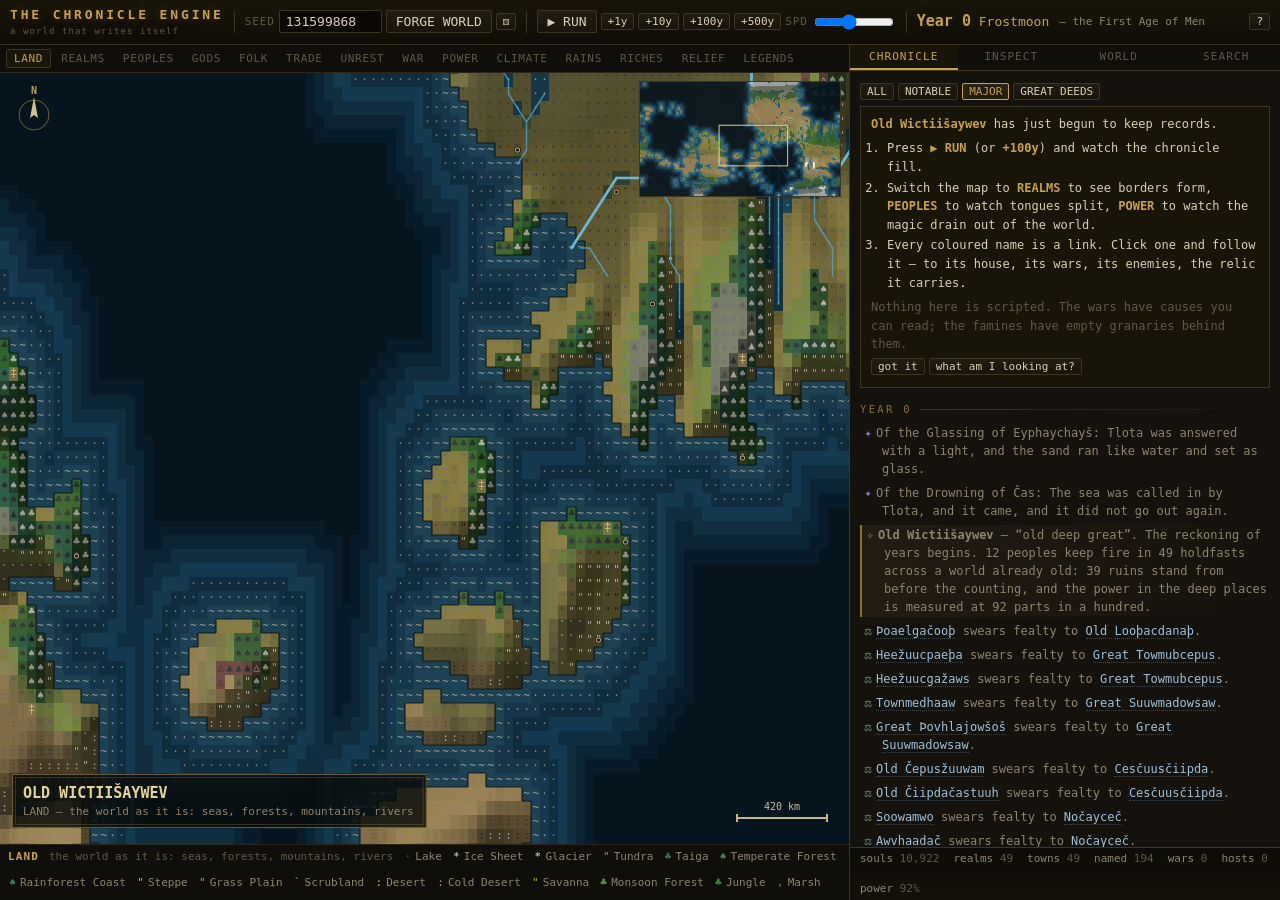
==== commit 7bcdc70b: "Draw the world as a map, and make the chronicle readable The simulation was sound but the presentati" ====
--- a/world_sim.html
+++ b/world_sim.html
@@ -77,7 +77,7 @@
 #minimap{position:absolute;right:8px;top:8px;border:1px solid var(--edge2);background:#06050a;opacity:.9;z-index:10;cursor:pointer}
 #legend{
   flex:0 0 auto;padding:4px 8px;background:var(--bg2);border-top:1px solid var(--edge);
-  font-size:11px;color:var(--ink-dim);display:flex;gap:12px;flex-wrap:wrap;max-height:74px;overflow:auto
+  font-size:11px;color:var(--ink-dim);display:flex;gap:10px;flex-wrap:wrap;max-height:56px;overflow:auto;align-items:center
 }
 #legend i{font-style:normal;display:inline-block;width:9px;text-align:center;margin-right:3px}
 #gennote{position:absolute;inset:0;display:flex;align-items:center;justify-content:center;flex-direction:column;gap:12px;background:rgba(6,5,4,.92);z-index:30}
@@ -94,14 +94,33 @@
 .tab.on{color:var(--gold);border-bottom-color:var(--gold);background:#191408}
 .pane{flex:1 1 auto;overflow:auto;padding:8px 10px;display:none}
 .pane.on{display:block}
-#chronicle .ev{margin:0 0 5px;padding-left:52px;text-indent:-52px;font-size:12px;color:var(--ink-dim)}
+#chronicle .ev{margin:0 0 4px;padding:1px 0 1px 22px;text-indent:-22px;font-size:12px;color:var(--ink-dim);line-height:1.5}
 #chronicle .ev .yr{display:inline-block;width:46px;text-indent:0;color:var(--ink-faint);font-variant-numeric:tabular-nums}
+#chronicle .ev .mk{display:inline-block;width:16px;text-indent:0;font-style:normal;text-align:center;opacity:.85}
+.yrhead{display:flex;align-items:center;gap:8px;margin:14px 0 6px;color:var(--gold-dim);
+  font-size:10.5px;letter-spacing:.22em;text-transform:uppercase}
+.yrhead:first-of-type{margin-top:4px}
+.yrhead:after{content:"";flex:1;height:1px;background:linear-gradient(90deg,var(--edge2),transparent)}
 .ev.s3{color:var(--ink)}
 .ev.s4{color:var(--hl)}
-.ev.s5{color:var(--gold)}
-.ev.s5 .yr{color:var(--gold-dim)}
-.ev.war{color:#d08a72}
-.ev.doom{color:var(--blood);text-shadow:0 0 10px rgba(176,64,48,.3)}
+.ev.s5{color:var(--gold);background:linear-gradient(90deg,rgba(201,162,71,.07),transparent);
+  border-left:2px solid var(--gold-dim);padding-left:20px;margin-left:-22px;text-indent:0}
+.ev.s5 .mk{color:var(--gold)}
+.k-war .mk{color:#d89070}
+.k-doom .mk{color:#c05242}
+.k-crown .mk{color:#d8b45a}
+.k-faith .mk{color:#d8b98a}
+.k-myth .mk{color:#a98ad8}
+.k-lore .mk{color:#8ab0c8}
+.k-folk .mk{color:#9ab48a}
+.k-peace .mk{color:#8ac0a8}
+.ev.k-doom{color:#c98878}
+.ev.s5.k-doom{color:#e08a70;border-left-color:var(--blood-dim);
+  background:linear-gradient(90deg,rgba(176,64,48,.10),transparent)}
+.intro{border:1px solid var(--edge2);background:#191408;padding:8px 10px;margin:6px 0 10px;font-size:12px;line-height:1.55}
+.intro b{color:var(--gold)}
+.intro ol{margin:6px 0 6px 16px;padding:0}
+.intro li{margin:2px 0}
 a.lk{color:var(--gold);cursor:pointer;text-decoration:none;border-bottom:1px dotted rgba(201,162,71,.35)}
 a.lk:hover{color:#f0d48a;background:rgba(201,162,71,.1)}
 a.lk.p{color:#9fc0da;border-bottom-color:rgba(159,192,218,.3)}
@@ -540,6 +559,7 @@
   T.land  = new Uint8Array(NT);
   T.coast = new Uint8Array(NT);
   T.distSea=new Int16Array(NT);
+  T.distLand=new Int16Array(NT);  // for ocean tiles: how far to the nearest shore
   T.temp  = new Float32Array(NT);   // mean annual °C
   T.tvar  = new Float32Array(NT);   // seasonal half-amplitude °C
   T.rain  = new Float32Array(NT);   // mm/yr
@@ -863,6 +883,22 @@
   for(let i=0;i<NT;i++){
     T.coast[i]=0;
     if(T.land[i]&&T.distSea[i]===1) T.coast[i]=1;
+  }
+  /* and the mirror field: how far out to sea are we? this is what lets the
+     map draw a shelf, a sea and an abyss instead of one flat blue. */
+  T.distLand.fill(0);
+  const q2=new Int32Array(NT); let h2=0,t2=0;
+  const seen2=new Uint8Array(NT);
+  for(let i=0;i<NT;i++) if(T.land[i]){ q2[t2++]=i; seen2[i]=1; }
+  while(h2<t2){
+    const i=q2[h2++]; const d=T.distLand[i];
+    const x=i%W,y=(i/W)|0;
+    for(let k=0;k<8;k++){
+      const ny=y+N8Y[k]; if(ny<0||ny>=H) continue;
+      const j=wrapx(x+N8X[k])+ny*W;
+      if(seen2[j]) continue; seen2[j]=1;
+      T.distLand[j]=Math.min(400,d+1); q2[t2++]=j;
+    }
   }
 }
 
@@ -3789,7 +3825,7 @@
   if(s.occupied>=0 && w0 && sideOf(w0,s.occupied)===a.side){ a.dest=-1; a.path=null; return; }
   a.siege={site:s.id, prog:0, stores: 12+s.walls*10+s.granary*0.02, start:year};
   s.siege={by:a.pol, army:a.id, since:year};
-  chron(year, s.tier>=3?4:(s.tier>=1?3:2),'siege',`${PL(P(a.pol))} lays siege to ${SL(s)}.`,
+  chron(year, s.tier>=3?4:(s.tier>=2?3:2),'siege',`${PL(P(a.pol))} lays siege to ${SL(s)}.`,
     {pols:[a.pol,s.polity],sites:[s.id],wars:[a.war]});
 }
 function siegeStep(a,year,r){
@@ -3842,7 +3878,7 @@
   if(chance(r,clamp(sackP,0,0.85))){
     sack(s,a,year,r,cmd);
   }else{
-    chron(year, s.tier>=3?4:3,'take',`${SL(s)} opens its gates to ${PL(p)}${cmd? ' and '+CHL(cmd):''}.`,
+    chron(year, s.tier>=3?4:(s.tier>=2?3:2),'take',`${SL(s)} opens its gates to ${PL(p)}${cmd? ' and '+CHL(cmd):''}.`,
       {sites:[s.id],pols:[p.id],wars:[w?w.id:-1],chars:cmd?[cmd.id]:[]});
   }
   if(cmd){ cmd.prestige+=40+s.pop/300; cmd.conquests++; }
@@ -4540,6 +4576,7 @@
    system together.
    ========================================================================== */
 
+let WORLDGLOSS='';
 let YEAR=0, MONTH=0, SEEDV=0, CLIMATE_ANOM=0, GREATWINTER=0, EVENTS=[], EVCAP=42000, EVSEQ=0;
 let STAT={pop:0,pols:0,chars:0,wars:0,sites:0};
 const SERIES={pop:[],wars:[],magic:[],temp:[],pol:[],tech:[]};
@@ -4588,6 +4625,14 @@
 
   elderLore(seed);
   siteGridBuild();
+  /* the world gets a name in the oldest tongue that still has speakers */
+  {
+    const lw=LANGS[0];
+    const nm=lw.unique([pick(r,['earth','land','realm','sky','deep','stone']),
+                        pick(r,['great','old','first','fair','wide','far'])],{});
+    WORLDNAME = nm.t;
+    WORLDGLOSS = nm.g;
+  }
 
   /* ---- where do peoples begin? at the best land, one hearth at a time --- */
   const nCult=ri(r,10,15);
@@ -4688,7 +4733,7 @@
   for(const c of CULTURES){ c.techs.add('fire_hard'); c.techs.add('pottery'); if(chance(r,0.6)) c.techs.add('ard'); }
 
   chron(0,5,'genesis',
-    `The reckoning of years begins. ${plural(CULTURES.length,'people')} keep fire in ${plural(SITES.length,'holdfast')} `+
+    `<b>${esc(WORLDNAME)}</b> — “${esc(WORLDGLOSS)}”. The reckoning of years begins. ${plural(CULTURES.length,'people')} keep fire in ${plural(SITES.length,'holdfast')} `+
     `across a world already old: ${plural(RUINS.length,'ruin')} stand from before the counting, and the power in the deep places `+
     `is measured at ${Math.round(MAGIC*100)} parts in a hundred.`,{});
   for(const ct of CATACLYSMS)
@@ -4799,6 +4844,27 @@
     p.treasury += inc - p.levyPool*0.004 - p.sites.length*0.25;
     p.treasury = clamp(p.treasury,-600, 1200 + p.sites.length*1100 + polityPop(p)*0.02);
     p.legit = clamp(p.legit + (p.treasury>0?0.004:-0.008) - p.warExhaust*0.004,0.03,1);
+    /* one head, one crown: realms that fall to the same ruler come under the
+       greatest of them rather than drifting on as separate kingdoms */
+    if((p.id+Y)%5===0&&p.liege<0){
+      const rl=C(p.ruler);
+      if(rl&&rl.titles.length>1){
+        const mine=rl.titles.map(P).filter(q=>q&&q.alive&&q.ruler===rl.id&&q.liege<0);
+        if(mine.length>1){
+          mine.sort((a,b)=>polityPop(b)-polityPop(a));
+          const head=mine[0];
+          for(let k=1;k<mine.length;k++){
+            if(mine[k]===head) continue;
+            mine[k].liege=head.id;
+            if(head.vassals.indexOf(mine[k].id)<0) head.vassals.push(mine[k].id);
+            if(k===1) chron(Y,4,'union',
+              `${CHL(rl)} wears more than one crown; ${listify(mine.slice(1,4).map(q=>PL(q)))} `+
+              `${mine.length>2?'are':'is'} joined to ${PL(head)} in a personal union.`,
+              {chars:[rl.id],pols:mine.map(q=>q.id)});
+          }
+        }
+      }
+    }
     if((p.id+Y)%3===0) factionCheck(p,Y,r);
     if((p.id+Y)%2===0) considerWar(p,Y,r);
     /* unrest where the lord is foreign or the land is wasted */
@@ -4863,8 +4929,8 @@
   const dead=[];
   /* Houses that hold no land dwindle: their sons go for soldiers and are not
      written down. This is what keeps the cast of the chronicle finite. */
-  const crowd = LIVING.size>3800? Math.max(0.35,3800/LIVING.size) : 1;
-  const press = LIVING.size>4200? clamp(LIVING.size/4200-1,0,1.6) : 0;
+  const crowd = LIVING.size>5200? Math.max(0.35,5200/LIVING.size) : 1;
+  const press = LIVING.size>6000? clamp(LIVING.size/6000-1,0,1.6) : 0;
   for(const id of LIVING){
     const ch=CHARS[id];
     if(!ch||ch.died>=0) continue;
@@ -4883,14 +4949,14 @@
     /* the yearly business of a life, sharded so it stays cheap */
     if((ch.id+Y)%3!==0) continue;
     if(age>=14){
-      if(!ch.married&&chance(r,0.30)) seekMarriage(ch,Y,r);
+      if(!ch.married&&chance(r,0.55)) seekMarriage(ch,Y,r);
       else if(ch.married&&ch.sex==='f'&&age<sp.life*0.55){
         const mate=C(ch.sp);
         const seat = ch.site>=0? SITES[ch.site] : (mate&&mate.site>=0? SITES[mate.site] : null);
         const hd = seat? C(seat.holder) : null;
         const landed = !!(ch.titles.length || (mate&&mate.titles.length) ||
                           (hd&&(hd.id===ch.id||hd.id===ch.sp||hd.dyn===ch.dyn||(mate&&hd.dyn===mate.dyn))));
-        const pr = 0.30*sp.fert*(1+traitSum(ch,'fert'))*(landed?1:0.55)*crowd;
+        const pr = 0.30*sp.fert*(1+traitSum(ch,'fert'))*(landed?1:0.80)*crowd;
         if(chance(r,pr)){
           const fa=C(ch.sp);
           if(fa&&alive(fa)) birth(ch,fa,Y,r,false);
@@ -4975,7 +5041,9 @@
   const age=Y-ch.born;
   const myPol=ch.titles.length? P(ch.titles[0]) : (ch.court>=0&&SITES[ch.court]? P(SITES[ch.court].polity):null);
   const home=ch.site>=0? SITES[ch.site].tile : (myPol? myPol.capitalTile : 0);
-  const near=nearbySites(home,30);
+  /* thin markets send lords looking further afield, as they did */
+  let near=nearbySites(home,46);
+  if(near.length<6) near=nearbySites(home,90);
   let pool=[];
   for(const s of near){
     const p=P(s.polity); if(!p||!p.alive) continue;
@@ -5488,67 +5556,105 @@
   STAT.dyns=DYNS.filter(d=>!d.extinct).length;
 }
 /* ============================================================================
-   PART XI — THE MAP AS TEXT
-   A monospaced glyph grid painted to a canvas through a tinted glyph atlas,
-   so forty thousand characters can be repainted without the browser sulking.
+   PART XI — THE MAP
+   A monospaced glyph field for texture, with real cartography drawn over it:
+   inked coastlines, rivers that taper with their discharge, political borders
+   that follow the actual frontier, settlement marks sized by rank, and labels
+   that get out of each other's way.
    ========================================================================== */
 
 let MAPDIRTY=true, VIEWDIRTY=true;
 let ZOOM=1, CAMX=0, CAMY=0;
-const ZOOMS=[[5,8],[8,12],[12,18],[17,26]];
+const ZOOMS=[[4,6],[6,9],[9,14],[13,20],[19,29]];
 let MODE='terrain';
+let SHOWLABELS=true, SHOWGRID=false;
+const KM_PER_TILE=42;
 
 const MAPMODES=[
- {k:'terrain',  n:'LAND'},
- {k:'political',n:'REALMS'},
- {k:'culture',  n:'PEOPLES'},
- {k:'faith',    n:'GODS'},
- {k:'pop',      n:'FOLK'},
- {k:'trade',    n:'TRADE'},
- {k:'unrest',   n:'UNREST'},
- {k:'war',      n:'WAR'},
- {k:'magic',    n:'POWER'},
- {k:'temp',     n:'CLIMATE'},
- {k:'rain',     n:'RAINS'},
- {k:'res',      n:'RICHES'},
- {k:'relief',   n:'RELIEF'},
- {k:'legend',   n:'LEGENDS'}
+ {k:'terrain',  n:'LAND',    d:'the world as it is: seas, forests, mountains, rivers'},
+ {k:'political',n:'REALMS',  d:'who holds what — borders are drawn where rule actually changes'},
+ {k:'culture',  n:'PEOPLES', d:'which people live where, and where their tongues have split'},
+ {k:'faith',    n:'GODS',    d:'faiths and their holy ground'},
+ {k:'pop',      n:'FOLK',    d:'where the people are'},
+ {k:'trade',    n:'TRADE',   d:'wealth, and the roads that carried it there'},
+ {k:'unrest',   n:'UNREST',  d:'discontent and burned ground'},
+ {k:'war',      n:'WAR',     d:'realms in arms, hosts in the field, land laid waste'},
+ {k:'magic',    n:'POWER',   d:'the leylines — fading, and the scars of the Elder Age'},
+ {k:'temp',     n:'CLIMATE', d:'mean annual temperature'},
+ {k:'rain',     n:'RAINS',   d:'rainfall — note the dry side of every range'},
+ {k:'res',      n:'RICHES',  d:'ore, timber, salt, horses and stranger things'},
+ {k:'relief',   n:'RELIEF',  d:'height of the land and depth of the sea'},
+ {k:'legend',   n:'LEGENDS', d:'ruins, and the wounds the Powers left'}
 ];
+const MODEBYK={}; MAPMODES.forEach(m=>MODEBYK[m.k]=m);
+
+/* ------------------------------------------------- cartographic palette ---- */
+/* Land is warm and legible; the sea is cold and quiet so the coast reads. */
+const LANDCOL=new Int32Array(NBIOME);
+(function(){
+  const C={};
+  C[B_GLACIER]=0xdfe9f0; C[B_TUNDRA]=0x8d9585; C[B_TAIGA]=0x3f6b52;
+  C[B_BOG]=0x5d6d55;     C[B_TFOREST]=0x4f8046; C[B_TRAINFOREST]=0x3f7a5a;
+  C[B_STEPPE]=0xb3ab6d;  C[B_PRAIRIE]=0x9cb058; C[B_SHRUB]=0xa89f5f;
+  C[B_DESERT]=0xd0b273;  C[B_COLDDESERT]=0xa39d8b; C[B_SAVANNA]=0xbcae5f;
+  C[B_MONSOON]=0x5b9245; C[B_JUNGLE]=0x3f8a3c;  C[B_MARSH]=0x6d8259;
+  C[B_MANGROVE]=0x53875f;C[B_ALPINE]=0x92987f;  C[B_BARREN]=0xa89c8c;
+  C[B_VOLCANIC]=0x8a6156;C[B_SALT]=0xe2dcc4;    C[B_BADLAND]=0xb07b53;
+  C[B_ICECAP]=0xd6e4ec;
+  for(let b=0;b<NBIOME;b++) LANDCOL[b]= C[b]!==undefined? C[b] : BIOME[b].c;
+})();
+/* sea bands, shore -> abyss */
+const SEACOL=[0x2d6a86,0x235a76,0x1b4a63,0x143a50,0x0f2e40,0x0b2434,0x081b28,0x06141e];
+const INK=0x07100f;
+
+/* glyph carries landform, colour carries biome */
+const LANDGLYPH=new Array(NBIOME);
+(function(){
+  const G={};
+  G[B_GLACIER]='*'; G[B_ICECAP]='*';
+  G[B_TUNDRA]='"';  G[B_TAIGA]='♣'; G[B_BOG]=',';
+  G[B_TFOREST]='♠'; G[B_TRAINFOREST]='♠'; G[B_MONSOON]='♣'; G[B_JUNGLE]='♣';
+  G[B_STEPPE]='"';  G[B_PRAIRIE]='"'; G[B_SHRUB]='`';
+  G[B_DESERT]=':';  G[B_COLDDESERT]=':'; G[B_SAVANNA]='"';
+  G[B_MARSH]=',';   G[B_MANGROVE]=','; G[B_SALT]='=';
+  G[B_ALPINE]='^';  G[B_BARREN]='▲'; G[B_VOLCANIC]='△'; G[B_BADLAND]='∴';
+  for(let b=0;b<NBIOME;b++) LANDGLYPH[b]= G[b]||'·';
+})();
 
 /* ------------------------------------------------------------ glyph atlas   */
-const ATL={cv:null,cx:null,rows:new Map(),order:[],cw:0,ch:0,glyphs:[],gi:new Map()};
+/* The cell's fill carries the information; the glyph only carries texture and
+   is drawn in one of sixteen fixed inks. That keeps the atlas static — 16 rows
+   baked once per zoom — instead of re-baking a row for every shade on screen,
+   which is the difference between three seconds a frame and three milliseconds. */
+const NINK=16;
+const INKS=new Int32Array(NINK);
+(function(){ for(let k=0;k<NINK;k++) INKS[k]=mixHex(0x0a0f0e,0xf4efe0,k/(NINK-1)); })();
+const ATL={cv:null,cx:null,cw:0,ch:0,glyphs:[],gi:new Map()};
+const MONOFONT='ui-monospace,"DejaVu Sans Mono",Menlo,Consolas,"Liberation Mono",monospace';
 function atlasInit(cw,ch){
-  ATL.cw=cw; ATL.ch=ch; ATL.rows.clear(); ATL.order=[];
-  ATL.glyphs=['·','.',':','"','\'','`','~','≈','^','▲','△','♠','♣','░','▒','▓','█','*','#','+',
-              '-','|','/','\\','o','O','0','@','⌂','◙','■','□','◊','†','‡','∆','×','⚔','=','∴',
-              '·','●','◦','≡','┃','━','┏','┓','┗','┛','┣','┫','┳','┻','╋','▪','▫','♦','☗','§','¤','∩','∙','⌐'];
+  ATL.cw=cw; ATL.ch=ch;
+  ATL.glyphs=[' ','·','.',':','"','\'','`','~','≈','^','▲','△','♠','♣','░','▒','▓','█',
+              '*','#','+','-','|','o','O','⌂','◙','■','◊','†','‡','∆','×','⚔','=','∴','●','◦','≡'];
   ATL.gi.clear();
   ATL.glyphs.forEach((g,i)=>{ if(!ATL.gi.has(g)) ATL.gi.set(g,i); });
   ATL.cv=document.createElement('canvas');
   ATL.cv.width=ATL.glyphs.length*cw;
-  ATL.cv.height=ch*300;
-  ATL.cx=ATL.cv.getContext('2d',{willReadFrequently:false});
+  ATL.cv.height=ch*NINK;
+  ATL.cx=ATL.cv.getContext('2d');
   ATL.cx.textBaseline='middle'; ATL.cx.textAlign='center';
-  ATL.cx.font=Math.floor(ch*0.86)+'px '+MONOFONT;
-}
-const MONOFONT='ui-monospace,"DejaVu Sans Mono",Menlo,Consolas,monospace';
-function atlasRow(color){
-  let row=ATL.rows.get(color);
-  if(row!==undefined) return row;
-  if(ATL.order.length>=298){                       /* recycle the oldest row  */
-    const old=ATL.order.shift();
-    row=ATL.rows.get(old); ATL.rows.delete(old);
-  }else{
-    row=ATL.order.length;
-  }
-  ATL.order.push(color);
-  ATL.rows.set(color,row);
-  const y=row*ATL.ch;
-  ATL.cx.clearRect(0,y,ATL.cv.width,ATL.ch);
-  ATL.cx.fillStyle=hexs(color);
-  for(let i=0;i<ATL.glyphs.length;i++)
-    ATL.cx.fillText(ATL.glyphs[i], i*ATL.cw+ATL.cw/2, y+ATL.ch/2+0.5);
-  return row;
+  ATL.cx.font=Math.floor(ch*0.84)+'px '+MONOFONT;
+  for(let k=0;k<NINK;k++){
+    ATL.cx.fillStyle=hexs(INKS[k]);
+    const y=k*ch;
+    for(let i=0;i<ATL.glyphs.length;i++)
+      ATL.cx.fillText(ATL.glyphs[i], i*cw+cw/2, y+ch/2+0.5);
+  }
+}
+/* pick an ink that contrasts with the cell it sits on */
+function inkRow(c){
+  const lum=(((c>>16)&255)*0.30+((c>>8)&255)*0.59+(c&255)*0.11)/255;
+  const t = lum>0.42? lum-0.30 : lum+0.34;
+  return clamp((t*(NINK-1))|0,0,NINK-1);
 }
 function gidx(g){ const i=ATL.gi.get(g); return i===undefined?0:i; }
 
@@ -5562,162 +5668,197 @@
   const n=stops.length-1, i=Math.min(n-1,(t*n)|0), f=t*n-i;
   return mixHex(stops[i],stops[i+1],f);
 }
-const RP_HEAT=[0x14204a,0x1d5a86,0x35a06e,0xc9c04a,0xd47a32,0xa8291c];
-const RP_COLD=[0x2a1a3a,0x2b4a86,0x63a8c4,0xd9e2e6,0xf2f2f2];
-const RP_GOLD=[0x241a08,0x5c400f,0x9c7420,0xd0a83a,0xf3dc8a];
-const RP_BLOOD=[0x1a0d0a,0x5c1a12,0x9c2c1c,0xd4552c,0xf0a060];
-const RP_ARC=[0x161232,0x2f2068,0x5a3cb0,0x8f68dc,0xd6c0ff];
-const RP_GREEN=[0x11200e,0x24471c,0x407a2c,0x76b048,0xd0e07a];
-
-/* ------------------------------------------------------------ river glyphs  */
-function riverGlyph(i){
-  const x=i%W,y=(i/W)|0;
-  let m=0;
-  const isR=(j)=> j>=0 && (T.flow[j]>0||T.lake[j]||!T.land[j]);
-  if(y>0   && isR(idx(x,y-1))) m|=1;
-  if(x<W-1 && isR(idx(x+1,y))) m|=2;
-  if(y<H-1 && isR(idx(x,y+1))) m|=4;
-  if(x>0   && isR(idx(x-1,y))) m|=8;
-  switch(m){
-    case 0: return '·'; case 1: case 4: case 5: return '┃';
-    case 2: case 8: case 10: return '━';
-    case 3: return '┗'; case 6: return '┏'; case 12: return '┓'; case 9: return '┛';
-    case 7: return '┣'; case 14: return '┳'; case 13: return '┫'; case 11: return '┻';
-    default: return '╋';
-  }
-}
-const SITEG=['∙','○','◙','⌂','■','◊'];
+const RP_HEAT=[0x1b2f66,0x2472a0,0x3aa877,0xcfc558,0xd8802f,0xa8291c];
+const RP_GOLD=[0x2b2010,0x66481a,0xa87f28,0xd8b247,0xf6e19a];
+const RP_BLOOD=[0x241310,0x662016,0xa63524,0xd96438,0xf2b07a];
+const RP_ARC=[0x1a1638,0x352472,0x6444bc,0x9a74e4,0xdcccff];
+const RP_GREEN=[0x16240f,0x2b5320,0x4d8c33,0x86c352,0xdcea90];
+
+/* two distinguishable dozen realm colours, plus a greedy anti-clash pass */
+const REALMPAL=[
+ 0xc4553f,0xd08a3a,0xc9b44a,0x8fae4a,0x4f9b58,0x3f9d86,0x4a8fb8,0x5f7ec9,
+ 0x8a6fc9,0xb163bd,0xc45d92,0xb8555f,0x9a7048,0x6f8f6a,0x4a7f9a,0x8a8fb0,
+ 0xd4a06a,0xa8c46a,0x6ac4a8,0x6aa8d4,0xa88ad4,0xd48ab8,0xb0724a,0x7a9a5a];
+let COLORSTAMP=-1;
+function assignRealmColours(){
+  const live=POLS.filter(p=>p.alive);
+  if(!live.length) return;
+  /* who touches whom */
+  const adj=new Map();
+  for(const p of live) adj.set(p.id,new Set());
+  for(let y=0;y<H;y++) for(let x=0;x<W;x+=1){
+    const i=x+y*W, o=T.owner[i];
+    if(o<0||!adj.has(o)) continue;
+    if(x<W-1){ const q=T.owner[i+1]; if(q>=0&&q!==o&&adj.has(q)){ adj.get(o).add(q); adj.get(q).add(o); } }
+    if(y<H-1){ const q=T.owner[i+W]; if(q>=0&&q!==o&&adj.has(q)){ adj.get(o).add(q); adj.get(q).add(o); } }
+  }
+  live.sort((a,b)=>(adj.get(b.id).size-adj.get(a.id).size)||(a.id-b.id));
+  for(const p of live){
+    const taken=new Set();
+    for(const q of adj.get(p.id)){ const o=POLS[q]; if(o&&o._ci!==undefined) taken.add(o._ci); }
+    let want = p._ci!==undefined? p._ci : (hashStr('c'+p.id+p.name,SEEDV)%REALMPAL.length);
+    if(taken.has(want)){
+      for(let k=0;k<REALMPAL.length;k++){ const t=(want+k*7)%REALMPAL.length; if(!taken.has(t)){ want=t; break; } }
+    }
+    p._ci=want; p.color=REALMPAL[want];
+  }
+  COLORSTAMP=YEAR;
+}
+
+/* A neutral, relief-shaded ground for the thematic maps, so a realm's colour
+   means the same thing over a forest as over a desert. */
+function parchment(i){
+  let nw=0; const x=i%W,y=(i/W)|0;
+  if(y>0) nw=T.alt[wrapx(x-1)+(y-1)*W];
+  const relief=clamp((T.alt[i]-nw)*6,-0.3,0.3);
+  return shade(0xa89c84, 0.62+0.42*T.alt[i]+relief);
+}
+
+/* At world scale we paint one pixel per tile into an offscreen image and
+   scale it up. Forty-five thousand pixels beats fifty thousand fillRects. */
+const BLIT={cv:null,cx:null,img:null,stampMode:'',stampYear:-1};
+function blitColours(cols,rows,cw,ch){
+  if(!BLIT.cv){
+    BLIT.cv=document.createElement('canvas'); BLIT.cv.width=W; BLIT.cv.height=H;
+    BLIT.cx=BLIT.cv.getContext('2d');
+    BLIT.img=BLIT.cx.createImageData(W,H);
+  }
+  if(BLIT.stampMode!==MODE || BLIT.stampYear!==YEAR){
+    const d=BLIT.img.data;
+    for(let i=0;i<NT;i++){
+      cellOf(i,_cell);
+      const c=_cell[1], o=i*4;
+      d[o]=(c>>16)&255; d[o+1]=(c>>8)&255; d[o+2]=c&255; d[o+3]=255;
+    }
+    BLIT.cx.putImageData(BLIT.img,0,0);
+    BLIT.stampMode=MODE; BLIT.stampYear=YEAR;
+  }
+  CTX.imageSmoothingEnabled=false;
+  const sy=Math.max(0,CAMY), dy=(sy-CAMY)*ch;
+  const sh=Math.min(H-sy,rows-(sy-CAMY));
+  /* the world wraps, so the view may need two blits side by side */
+  const first=Math.min(cols, W-CAMX);
+  CTX.drawImage(BLIT.cv, CAMX,sy,first,sh, 0,dy,first*cw,sh*ch);
+  if(first<cols)
+    CTX.drawImage(BLIT.cv, 0,sy,cols-first,sh, first*cw,dy,(cols-first)*cw,sh*ch);
+}
 
 /* ------------------------------------------------------------ cell painter  */
 function cellOf(i,out){
   const land=T.land[i];
+  const b=T.biome[i];
   let g,c;
-  const biome=BIOME[T.biome[i]];
-  /* base terrain, always visible underneath */
   if(!land){
-    g = T.biome[i]===B_SHELF? '~' : (T.biome[i]===B_ICECAP? '▒':'≈');
-    c = shade(biome.c, 0.75+0.4*(1+T.alt[i]));
+    /* quiet, banded water: the eye should read the coast, not the ocean */
+    const d=Math.min(7,Math.max(0,T.distLand[i]-1));
+    c=SEACOL[d];
+    if(T.lake[i]){ c=0x2f7398; g='~'; }
+    else g = d===0? '~' : (d<3? '·' : ' ');
+    if(b===B_ICECAP){ c=0xc2d4de; g='*'; }
   }else{
-    g = biome.g; c = biome.c;
-    const sun = 0.72 + 0.55*T.alt[i] - T.slope[i]*0.20;
-    c = shade(c,sun);
-    if(T.flow[i]>0||T.lake[i]){ g=T.lake[i]?'~':riverGlyph(i); c=0x2f7ba8; }
-    if(T.scar[i]&&MODE!=='terrain') {}
+    c=LANDCOL[b];
+    g=LANDGLYPH[b];
+    /* hillshade: light from the north-west, so ranges read as ranges */
+    let nw=0; const x=i%W,y=(i/W)|0;
+    if(y>0) nw=T.alt[wrapx(x-1)+(y-1)*W];
+    const relief=clamp((T.alt[i]-nw)*6,-0.35,0.35);
+    c=shade(c, 0.80 + 0.34*T.alt[i] + relief);
+    if(T.alt[i]>0.44&&b!==B_GLACIER) g='▲';
+    else if(T.alt[i]>0.26&&g==='·') g='^';
   }
   switch(MODE){
-    case 'terrain': {
-      if(T.scar[i]) c=mixHex(c,0x6a4a7a,0.16);
-      break; }
+    case 'terrain': break;
     case 'political': {
       const o=T.owner[i];
-      if(land&&o>=0){
-        const p=POLS[o];
-        const col=p? p.color : 0x555555;
-        let frontier=false;
-        nb4(i,j=>{ if(T.owner[j]!==o) frontier=true; });
-        c = frontier? mixHex(col,0xffffff,0.35) : shade(col,0.62);
-        g = frontier? '▓' : biome.g;
-        if(p&&p.liege>=0&&!frontier) c=shade(col,0.44);
-      }else if(land){ c=shade(0x3a382e,0.9); g=biome.g; }
+      if(land){
+        if(o>=0&&POLS[o]){
+          const p=POLS[o];
+          c=mixHex(parchment(i), p.color, p.liege>=0? 0.70 : 0.84);
+        }else c=shade(parchment(i),0.72);
+      }
       break; }
     case 'culture': {
-      const u=T.cult[i]>=0? T.cult[i] : (T.dom[i]>=0? SITES[T.dom[i]].culture : -1);
-      if(land&&u>=0){ c=shade(CULTURES[u].color,0.55+0.5*T.fert[i]); g=biome.g; }
-      else if(land){ c=0x2e2c26; }
+      const u=T.cult[i]>=0? T.cult[i] : (T.dom[i]>=0&&SITES[T.dom[i]]? SITES[T.dom[i]].culture : -1);
+      if(land) c = u>=0? mixHex(parchment(i),CULTURES[u].color,0.82) : shade(parchment(i),0.7);
       break; }
     case 'faith': {
-      const f=T.faith[i]>=0? T.faith[i] : (T.dom[i]>=0? SITES[T.dom[i]].faith : -1);
-      if(land&&f>=0&&FAITHS[f]){ c=shade(FAITHS[f].color,0.6); g=biome.g;
-        if(FAITHS[f].holy.indexOf(i)>=0){ g='†'; c=0xffe9a8; } }
-      else if(land){ c=0x2e2c26; }
+      const f=T.faith[i]>=0? T.faith[i] : (T.dom[i]>=0&&SITES[T.dom[i]]? SITES[T.dom[i]].faith : -1);
+      if(land){
+        c = f>=0&&FAITHS[f]? mixHex(parchment(i),FAITHS[f].color,0.82) : shade(parchment(i),0.7);
+        if(f>=0&&FAITHS[f]&&FAITHS[f].holy.indexOf(i)>=0){ g='†'; c=0xffe9a8; }
+      }
       break; }
     case 'pop': {
       if(land){
         const d=T.dom[i]>=0? SITES[T.dom[i]] : null;
-        const v=d? clamp(Math.log(1+d.pop)/12,0,1)*(T.fert[i]*0.5+0.5) : 0;
-        c=ramp(v,RP_GOLD); g= v>0.62?'▓': v>0.38?'▒': v>0.14?'░':'·';
-      }else c=0x0a1420;
+        const v=d&&d.alive? clamp(Math.log(1+d.pop)/12,0,1)*(T.fert[i]*0.5+0.5) : 0;
+        c=mixHex(shade(c,0.30),ramp(v,RP_GOLD),clamp(0.25+v,0,1));
+        g= v>0.62?'▓': v>0.38?'▒': v>0.14?'░':'·';
+      }
       break; }
     case 'trade': {
       if(land){
-        c=shade(0x2b281f,1);
-        g='·';
         const d=T.dom[i]>=0? SITES[T.dom[i]] : null;
-        if(d) c=ramp(clamp(d.wealth/700,0,1),RP_GOLD);
-        if(T.road[i]){ g= T.road[i]>=2?'≡':'='; c=mixHex(c,0xe0c070,0.6); }
-      }else{ c=0x0c1a26; g='≈'; }
+        const v=d&&d.alive? clamp(d.wealth/700,0,1):0;
+        c=mixHex(shade(c,0.28),ramp(v,RP_GOLD),clamp(0.2+v,0,1)); g='·';
+      }
       break; }
     case 'unrest': {
       if(land){
         const d=T.dom[i]>=0? SITES[T.dom[i]] : null;
-        const v=d? clamp(d.unrest/1.2,0,1):0;
-        const w=clamp(T.dev[i],0,1);
-        c=ramp(Math.max(v,w),RP_BLOOD); g= v>0.6?'▓':v>0.3?'▒':'·';
-      }else c=0x0a1420;
+        const v=Math.max(d&&d.alive? clamp(d.unrest/1.2,0,1):0, clamp(T.dev[i],0,1));
+        c=mixHex(shade(c,0.28),ramp(v,RP_BLOOD),clamp(0.2+v,0,1));
+        g= v>0.6?'▓':v>0.3?'▒':'·';
+      }
       break; }
     case 'war': {
       if(land){
-        c=shade(0x24221c,1); g='·';
         const o=T.owner[i];
-        if(o>=0){
-          const p=POLS[o];
-          const fighting=p&&p.wars.some(wid=>WARS[wid]&&WARS[wid].ended<0);
-          c = fighting? shade(0x8c2b22,0.7+0.5*T.dev[i]) : shade(p?p.color:0x444444,0.35);
-        }
-        if(T.dev[i]>0.15){ c=ramp(T.dev[i],RP_BLOOD); g='▒'; }
-      }else c=0x0a1420;
+        let v=0;
+        if(o>=0&&POLS[o]&&POLS[o].wars.some(wid=>WARS[wid]&&WARS[wid].ended<0)) v=0.55;
+        v=Math.max(v,clamp(T.dev[i],0,1));
+        c = v>0? mixHex(shade(c,0.30),ramp(v,RP_BLOOD),clamp(0.3+v,0,1)) : shade(c,0.34);
+        g= v>0.55?'▒':'·';
+      }
       break; }
     case 'magic': {
       const v=clamp(T.ley[i]*MAGIC/1.2,0,1);
-      /* keep a faint silhouette of the land beneath the leylines */
-      const base = land? shade(biome.c,0.24) : 0x070a16;
-      c=mixHex(base, ramp(v,RP_ARC), clamp(0.22+v*1.1,0,1));
-      g= v>0.7?'▓': v>0.45?'▒': v>0.22?'░':(land?'·':'≈');
-      if(T.scar[i]){ g='∆'; c=mixHex(c,0xff9060,0.40); }
+      const base = land? shade(c,0.26) : 0x081020;
+      c=mixHex(base, ramp(v,RP_ARC), clamp(0.20+v*1.1,0,1));
+      g= v>0.7?'▓': v>0.45?'▒': v>0.22?'░':(land?'·':' ');
+      if(T.scar[i]){ g='∆'; c=mixHex(c,0xff9060,0.45); }
       break; }
     case 'temp': {
       const v=clamp((T.temp[i]+CLIMATE_ANOM+28)/62,0,1);
-      c=ramp(v,RP_HEAT); g=land?'▒':'≈';
+      c=ramp(v,RP_HEAT); g=land?'▒':'·';
       break; }
     case 'rain': {
-      const v=clamp(T.rain[i]/2600,0,1);
-      c=ramp(v,RP_GREEN); g=land?(v>0.6?'▓':v>0.3?'▒':'░'):'≈';
+      if(land){ const v=clamp(T.rain[i]/2600,0,1);
+        c=ramp(v,RP_GREEN); g= v>0.6?'▓':v>0.3?'▒':'░'; }
       break; }
     case 'res': {
       if(land){
-        c=shade(0x262319,1); g='·';
+        c=shade(c,0.30); g='·';
         if(T.res[i]){ g='◊'; c=RESCOL(T.res[i]); }
-        else c=ramp(T.fert[i],RP_GREEN);
-      }else{ c=0x0c1a26; g='≈'; if(T.res[i]===R_FISH){g='◊';c=0x6ec0d0;} }
+      }else if(T.res[i]===R_FISH){ g='◊'; c=0x6ec0d0; }
       break; }
     case 'relief': {
       if(land){
         const v=clamp(T.alt[i],0,1);
-        c=ramp(v,[0x2c4a2a,0x6b7a3c,0xa08a4c,0xbdaea0,0xf0f0f0]);
-        g= v>0.62?'▲': v>0.40?'^': v>0.20?'~':'·';
-        c=shade(c,0.75+T.slope[i]*0.9);
-      }else{ c=ramp(clamp(1+T.alt[i],0,1),[0x040a18,0x0b2340,0x17517a,0x2f86ad]); g='≈'; }
+        c=ramp(v,[0x2f5a34,0x74864a,0xac9560,0xc9bcae,0xf2f2f2]);
+        let nw=0; const x=i%W,y=(i/W)|0; if(y>0) nw=T.alt[wrapx(x-1)+(y-1)*W];
+        c=shade(c,0.86+clamp((T.alt[i]-nw)*7,-0.3,0.4));
+        g= v>0.55?'▲': v>0.32?'^': '·';
+      }else{ const d=Math.min(7,Math.max(0,T.distLand[i]-1)); c=SEACOL[d]; g=' '; }
       break; }
     case 'legend': {
-      c=shade(0x1e1c16,1); g='·';
-      if(land) c=shade(0x2a271e,1);
-      if(T.scar[i]){ c=ramp(0.7,RP_ARC); g='∆'; }
-      if(T.ruin[i]>=0){ c=0xc0a060; g='‡'; }
+      c = land? shade(c,0.22) : shade(SEACOL[Math.min(7,Math.max(0,T.distLand[i]-1))],0.55);
+      g = land?'·':' ';
+      if(T.scar[i]){ c=ramp(0.72,RP_ARC); g='∆'; }
+      if(T.ruin[i]>=0){ c=0xd8bd7c; g='‡'; }
       break; }
   }
-  /* things that are always drawn on top */
-  if(T.ruin[i]>=0&&MODE!=='legend'&&MODE!=='temp'&&MODE!=='rain'){ g='‡'; c=mixHex(c,0xbfa878,0.75); }
-  const sid=T.site[i];
-  if(sid>=0&&SITES[sid]&&SITES[sid].alive){
-    const s=SITES[sid];
-    g=SITEG[s.tier];
-    if(MODE==='political'&&s.polity>=0&&POLS[s.polity]) c=mixHex(POLS[s.polity].color,0xffffff,0.55);
-    else if(MODE==='culture') c=mixHex(CULTURES[s.culture].color,0xffffff,0.5);
-    else if(MODE==='faith'&&s.faith>=0) c=mixHex(FAITHS[s.faith].color,0xffffff,0.5);
-    else c= s.tier>=3? 0xf0d68a : 0xd8b862;
-    if(s.siege) c=0xff6a4a;
-    if(s.occupied>=0) c=mixHex(c,0xff4a3a,0.5);
-  }
+  if(T.ruin[i]>=0&&MODE!=='temp'&&MODE!=='rain'&&MODE!=='relief'){ g='‡'; c=mixHex(c,0xd8bd7c,0.8); }
   out[0]=g; out[1]=c;
 }
 function RESCOL(r){
@@ -5756,92 +5897,392 @@
 function viewCols(){ return Math.ceil(CAN.clientWidth/ATL.cw)+1; }
 function viewRows(){ return Math.ceil(CAN.clientHeight/ATL.ch)+1; }
 function clampCam(){
-  const rows=viewRows();
-  CAMY=clamp(CAMY,0,Math.max(0,H-rows+1));
+  CAMY=clamp(CAMY,-2,Math.max(-2,H-viewRows()+2));
   CAMX=wrapx(CAMX);
 }
+/* screen position of a tile, or null if off-view */
+function scr(tile,cols,rows){
+  const x=tile%W, y=(tile/W)|0;
+  let rx=x-CAMX; rx=((rx%W)+W)%W;
+  const ry=y-CAMY;
+  if(rx<-1||rx>cols+1||ry<-1||ry>rows+1) return null;
+  return [rx*ATL.cw, ry*ATL.ch];
+}
+
 function drawMap(){
   if(!CAN||!T.biome) return;
   const cw=ATL.cw, ch=ATL.ch;
   const cols=viewCols(), rows=viewRows();
   clampCam();
-  CTX.fillStyle='#06050a';
+  if(MODE==='political'&&(YEAR-COLORSTAMP>=5||COLORSTAMP<0)) assignRealmColours();
+
+  CTX.fillStyle='#05080c';
   CTX.fillRect(0,0,CAN.clientWidth,CAN.clientHeight);
+
+  /* ---- 1. the ground ------------------------------------------------- */
   const atl=ATL.cv;
-  for(let ry=0;ry<rows;ry++){
+  const DETAIL = cw>=8;                 /* below this a glyph is a smudge */
+  if(!DETAIL){
+    blitColours(cols,rows,cw,ch);
+  }else{
+    for(let ry=0;ry<rows;ry++){
+      const y=CAMY+ry; if(y<0||y>=H) continue;
+      const py=ry*ch;
+      for(let rx=0;rx<cols;rx++){
+        const i=wrapx(CAMX+rx)+y*W;
+        cellOf(i,_cell);
+        const col=_cell[1];
+        CTX.fillStyle=hexs(_cell[0]===' '? col : shade(col,0.62));
+        CTX.fillRect(rx*cw,py,cw+0.6,ch+0.6);
+        if(_cell[0]!==' ')
+          CTX.drawImage(atl,gidx(_cell[0])*cw,inkRow(col)*ch,cw,ch, rx*cw,py,cw,ch);
+      }
+    }
+  }
+
+  /* ---- 2. inked coastline -------------------------------------------- */
+  if(DETAIL){
+  const coast=new Path2D();
+  for(let ry=-1;ry<=rows;ry++){
     const y=CAMY+ry; if(y<0||y>=H) continue;
-    const py=ry*ch;
-    for(let rx=0;rx<cols;rx++){
-      const x=wrapx(CAMX+rx);
-      const i=x+y*W;
-      cellOf(i,_cell);
-      const row=atlasRow(_cell[1]);
-      const gx=gidx(_cell[0])*cw;
-      CTX.drawImage(atl,gx,row*ch,cw,ch, rx*cw,py,cw,ch);
-    }
-  }
-  /* armies ride on top of everything */
-  if(MODE==='war'||MODE==='political'||MODE==='terrain'){
-    CTX.font=Math.floor(ch*0.9)+'px '+MONOFONT;
-    CTX.textAlign='center'; CTX.textBaseline='middle';
-    for(const a of ARMIES){
-      const x=a.tile%W, y=(a.tile/W)|0;
-      let rx=x-CAMX; rx=((rx%W)+W)%W;
-      const ry=y-CAMY;
-      if(rx<0||rx>=cols||ry<0||ry>=rows) continue;
-      const p=P(a.pol);
-      CTX.fillStyle='rgba(0,0,0,.65)';
-      CTX.fillRect(rx*cw,ry*ch,cw,ch);
-      CTX.fillStyle=p? hexs(mixHex(p.color,0xffffff,0.45)) : '#fff';
-      CTX.fillText('⚔',rx*cw+cw/2,ry*ch+ch/2+0.5);
-    }
-  }
-  /* place names at the larger zooms */
-  if(ZOOM>=2){
-    CTX.font=Math.floor(ch*0.52)+'px '+MONOFONT;
-    CTX.textAlign='left'; CTX.textBaseline='middle';
-    for(const s of SITES){
-      if(!s.alive||s.tier<(ZOOM>=3?0:2)) continue;
-      const x=s.tile%W, y=(s.tile/W)|0;
-      let rx=x-CAMX; rx=((rx%W)+W)%W;
-      const ry=y-CAMY;
-      if(rx<-2||rx>=cols||ry<0||ry>=rows) continue;
-      CTX.fillStyle='rgba(4,3,2,.8)';
-      const tw=CTX.measureText(s.name).width;
-      CTX.fillRect(rx*cw+cw*0.9,ry*ch-ch*0.30,tw+4,ch*0.62);
-      CTX.fillStyle= s.tier>=3? '#f0d68a':'#c9bda0';
-      CTX.fillText(s.name, rx*cw+cw*0.9+2, ry*ch+0.5);
-    }
-  }
+    for(let rx=-1;rx<=cols;rx++){
+      const x=wrapx(CAMX+rx), i=x+y*W;
+      if(!T.land[i]) continue;
+      const px=rx*cw, py=ry*ch;
+      if(y>0     && !T.land[x+(y-1)*W])          { coast.moveTo(px,py);       coast.lineTo(px+cw,py); }
+      if(y<H-1   && !T.land[x+(y+1)*W])          { coast.moveTo(px,py+ch);    coast.lineTo(px+cw,py+ch); }
+      if(!T.land[wrapx(x-1)+y*W])                { coast.moveTo(px,py);       coast.lineTo(px,py+ch); }
+      if(!T.land[wrapx(x+1)+y*W])                { coast.moveTo(px+cw,py);    coast.lineTo(px+cw,py+ch); }
+    }
+  }
+  CTX.lineWidth=Math.max(1,cw*0.13);
+  CTX.strokeStyle='rgba(9,17,20,.85)';
+  CTX.stroke(coast);
+  }
+
+  /* ---- 3. rivers, tapering with discharge ---------------------------- */
+  if(MODE!=='temp'&&MODE!=='magic'){
+    const wide=new Path2D(), thin=new Path2D();
+    const onlyBig=!DETAIL;
+    for(let ry=-1;ry<=rows;ry++){
+      const y=CAMY+ry; if(y<0||y>=H) continue;
+      for(let rx=-1;rx<=cols;rx++){
+        const x=wrapx(CAMX+rx), i=x+y*W;
+        if(!T.land[i]||T.flow[i]<=0) continue;
+        if(onlyBig&&T.flow[i]<=RIVBIG) continue;
+        const d=T.fdir[i]; if(d<0) continue;
+        const ny=y+N8Y[d]; if(ny<0||ny>=H) continue;
+        const p=(T.flow[i]>RIVBIG)? wide : thin;
+        p.moveTo(rx*cw+cw/2, ry*ch+ch/2);
+        p.lineTo((rx+N8X[d])*cw+cw/2, (ry+N8Y[d])*ch+ch/2);
+      }
+    }
+    CTX.lineCap='round';
+    CTX.strokeStyle='rgba(88,168,208,.75)'; CTX.lineWidth=Math.max(1,cw*0.16); CTX.stroke(thin);
+    CTX.strokeStyle='rgba(110,190,224,.95)'; CTX.lineWidth=Math.max(1.4,cw*0.30); CTX.stroke(wide);
+    CTX.lineCap='butt';
+  }
+
+  /* ---- 4. lakes get an outline too ----------------------------------- */
+  /* ---- 5. frontiers --------------------------------------------------- */
+  const bmode = MODE==='political'? 'owner' : (MODE==='culture'? 'cult' : (MODE==='faith'? 'faith' : (MODE==='war'? 'owner':null)));
+  if(bmode){
+    const key=(i)=>{
+      if(!T.land[i]) return -1;
+      if(bmode==='owner') return T.owner[i];
+      if(bmode==='cult')  return T.cult[i]>=0?T.cult[i]:(T.dom[i]>=0&&SITES[T.dom[i]]?SITES[T.dom[i]].culture:-1);
+      return T.faith[i]>=0?T.faith[i]:(T.dom[i]>=0&&SITES[T.dom[i]]?SITES[T.dom[i]].faith:-1);
+    };
+    const b1=new Path2D(), b2=new Path2D();
+    for(let ry=-1;ry<=rows;ry++){
+      const y=CAMY+ry; if(y<0||y>=H) continue;
+      for(let rx=-1;rx<=cols;rx++){
+        const x=wrapx(CAMX+rx), i=x+y*W;
+        const a=key(i); if(a<0) continue;
+        const px=rx*cw, py=ry*ch;
+        const suz = bmode==='owner'&&POLS[a]? realmOf(POLS[a]).id : a;
+        const edge=(j,x1,y1,x2,y2)=>{
+          const q=key(j); if(q===a) return;
+          const qs = (bmode==='owner'&&q>=0&&POLS[q])? realmOf(POLS[q]).id : q;
+          const p = (qs!==suz)? b1 : b2;      /* realm frontier vs internal march */
+          p.moveTo(x1,y1); p.lineTo(x2,y2);
+        };
+        if(y>0)   edge(x+(y-1)*W, px,py, px+cw,py);
+        if(y<H-1) edge(x+(y+1)*W, px,py+ch, px+cw,py+ch);
+        edge(wrapx(x-1)+y*W, px,py, px,py+ch);
+        edge(wrapx(x+1)+y*W, px+cw,py, px+cw,py+ch);
+      }
+    }
+    CTX.strokeStyle='rgba(28,20,10,.55)'; CTX.lineWidth=Math.max(1,cw*0.16); CTX.stroke(b2);
+    CTX.strokeStyle='rgba(20,14,8,.9)';   CTX.lineWidth=Math.max(2,cw*0.30); CTX.stroke(b1);
+    CTX.strokeStyle='rgba(246,232,190,.75)'; CTX.lineWidth=Math.max(1,cw*0.11); CTX.stroke(b1);
+  }
+
+  /* ---- 6. roads -------------------------------------------------------- */
+  if(DETAIL&&(MODE==='trade'||MODE==='terrain'||MODE==='political')){
+    const rp=new Path2D(); let any=false;
+    for(let ry=0;ry<rows;ry++){
+      const y=CAMY+ry; if(y<0||y>=H) continue;
+      for(let rx=0;rx<cols;rx++){
+        const x=wrapx(CAMX+rx), i=x+y*W;
+        if(!T.road[i]) continue;
+        for(let d=0;d<4;d++){
+          const ny=y+N4Y[d]; if(ny<0||ny>=H) continue;
+          const j=wrapx(x+N4X[d])+ny*W;
+          if(!T.road[j]) continue;
+          rp.moveTo(rx*cw+cw/2, ry*ch+ch/2);
+          rp.lineTo((rx+N4X[d])*cw+cw/2, (ry+N4Y[d])*ch+ch/2);
+          any=true;
+        }
+      }
+    }
+    if(any){ CTX.setLineDash([Math.max(2,cw*0.5),Math.max(2,cw*0.45)]);
+      CTX.strokeStyle= MODE==='trade'? 'rgba(240,208,130,.85)':'rgba(226,196,132,.42)';
+      CTX.lineWidth=Math.max(1,cw*0.14); CTX.stroke(rp); CTX.setLineDash([]); }
+  }
+
+  /* ---- 7. settlements, armies, labels ---------------------------------- */
+  drawSites(cols,rows,cw,ch);
+  drawArmies(cols,rows,cw,ch);
+  if(SHOWLABELS) drawLabels(cols,rows,cw,ch);
+
+  /* ---- 7b. whatever is open in the inspector, picked out ---------------- */
+  drawHilite(cols,rows,cw,ch);
+
+  /* ---- 8. map furniture ------------------------------------------------ */
+  drawFurniture();
   drawMini();
   VIEWDIRTY=false;
 }
+
+/* town marks: rank is readable at a glance, capitals carry a crown-point */
+function drawSites(cols,rows,cw,ch){
+  const R0=Math.max(1.6,cw*0.34);
+  for(const s of SITES){
+    if(!s.alive) continue;
+    const P0=scr(s.tile,cols,rows); if(!P0) continue;
+    const cx=P0[0]+cw/2, cy=P0[1]+ch/2;
+    const p=P(s.polity);
+    const isCap = p&&p.capital===s.id;
+    const r = R0*(0.55+s.tier*0.30)*(isCap?1.25:1);
+    let fill = s.tier>=3? '#f2dda4' : (s.tier>=1? '#d9c48c' : '#a89a76');
+    if(MODE==='political'&&p) fill=hexs(mixHex(p.color,0xffffff,0.55));
+    CTX.beginPath(); CTX.arc(cx,cy,r+Math.max(1,cw*0.12),0,6.2832);
+    CTX.fillStyle='rgba(6,10,10,.85)'; CTX.fill();
+    CTX.beginPath(); CTX.arc(cx,cy,r,0,6.2832);
+    CTX.fillStyle= s.tier>=2? fill : 'rgba(0,0,0,0)';
+    CTX.strokeStyle=fill; CTX.lineWidth=Math.max(1,cw*0.12);
+    if(s.tier>=2) CTX.fill();
+    CTX.stroke();
+    if(isCap&&s.tier>=1){
+      CTX.beginPath(); CTX.arc(cx,cy,r*1.85,0,6.2832);
+      CTX.strokeStyle='rgba(242,214,138,.85)'; CTX.lineWidth=Math.max(1,cw*0.09); CTX.stroke();
+    }
+    if(s.siege){
+      CTX.beginPath(); CTX.arc(cx,cy,r*2.3,0,6.2832);
+      CTX.strokeStyle='rgba(232,86,60,.95)'; CTX.lineWidth=Math.max(1,cw*0.14); CTX.stroke();
+    }
+  }
+  /* ruins */
+  if(MODE==='legend'||MODE==='terrain'){
+    for(const ru of RUINS){
+      const P0=scr(ru.tile,cols,rows); if(!P0) continue;
+      CTX.fillStyle='rgba(216,189,124,.9)';
+      CTX.font=Math.floor(ch*0.9)+'px '+MONOFONT;
+      CTX.textAlign='center'; CTX.textBaseline='middle';
+      CTX.fillText('‡',P0[0]+cw/2,P0[1]+ch/2);
+    }
+  }
+}
+function drawArmies(cols,rows,cw,ch){
+  if(!ARMIES.length) return;
+  if(MODE==='temp'||MODE==='rain'||MODE==='relief') return;
+  CTX.font='700 '+Math.floor(ch*0.82)+'px '+MONOFONT;
+  CTX.textAlign='center'; CTX.textBaseline='middle';
+  for(const a of ARMIES){
+    const P0=scr(a.tile,cols,rows); if(!P0) continue;
+    const p=P(a.pol);
+    const cx=P0[0]+cw/2, cy=P0[1]+ch/2;
+    const r=Math.max(3,cw*0.55);
+    CTX.beginPath(); CTX.arc(cx,cy,r,0,6.2832);
+    CTX.fillStyle='rgba(10,6,4,.9)'; CTX.fill();
+    CTX.strokeStyle= p? hexs(mixHex(p.color,0xffffff,0.4)) : '#fff';
+    CTX.lineWidth=Math.max(1,cw*0.12); CTX.stroke();
+    CTX.fillStyle= p? hexs(mixHex(p.color,0xffffff,0.7)) : '#fff';
+    CTX.fillText('⚔',cx,cy+0.5);
+  }
+}
+
+/* labels that refuse to overlap: biggest towns get first refusal */
+function drawLabels(cols,rows,cw,ch){
+  const boxes=[];
+  const fits=(x,y,w,h)=>{
+    for(let k=0;k<boxes.length;k++){
+      const b=boxes[k];
+      if(x<b[0]+b[2]&&x+w>b[0]&&y<b[1]+b[3]&&y+h>b[1]) return false;
+    }
+    return true;
+  };
+  const minTier = ZOOM<=0? 4 : ZOOM===1? 3 : ZOOM===2? 2 : ZOOM===3? 1 : 0;
+  const list=SITES.filter(s=>s.alive&&s.tier>=minTier);
+  list.sort((a,b)=>b.pop-a.pop);
+  const fs=Math.max(9,Math.min(15,Math.round(ch*0.62)));
+  CTX.font=fs+'px '+MONOFONT;
+  CTX.textAlign='left'; CTX.textBaseline='middle';
+  let drawn=0;
+  for(const s of list){
+    if(drawn>150) break;
+    const P0=scr(s.tile,cols,rows); if(!P0) continue;
+    const p=P(s.polity), isCap=p&&p.capital===s.id;
+    const txt=s.name;
+    const w=CTX.measureText(txt).width+6, h=fs+3;
+    const ax=P0[0]+cw*0.75, ay=P0[1]+ch/2-h/2;
+    let px=ax, py=ay, ok=fits(px,py,w,h);
+    if(!ok){ px=P0[0]-w-cw*0.4; ok=fits(px,py,w,h); }
+    if(!ok){ px=ax; py=P0[1]-ch*0.9-h/2; ok=fits(px,py,w,h); }
+    if(!ok) continue;
+    boxes.push([px,py,w,h]); drawn++;
+    CTX.fillStyle='rgba(6,9,8,.72)';
+    CTX.fillRect(px,py,w,h);
+    CTX.fillStyle= isCap? '#f7e2a8' : (s.tier>=3? '#e6d5ac' : '#bdb094');
+    CTX.fillText(txt, px+3, py+h/2+0.5);
+  }
+}
+
+/* The panel on the right and the map on the left should never disagree about
+   what you are looking at. */
+let HILITE={t:null,i:-1};
+function drawHilite(cols,rows,cw,ch){
+  if(!HILITE.t) return;
+  const t=HILITE.t, id=HILITE.i;
+  const flash='rgba(255,236,170,.95)';
+  if(t==='p'&&POLS[id]&&POLS[id].alive){
+    const ids=new Set([id]);
+    for(const q of allVassals(POLS[id])) ids.add(q.id);
+    const path=new Path2D();
+    for(let ry=-1;ry<=rows;ry++){
+      const y=CAMY+ry; if(y<0||y>=H) continue;
+      for(let rx=-1;rx<=cols;rx++){
+        const x=wrapx(CAMX+rx), i=x+y*W;
+        if(!ids.has(T.owner[i])) continue;
+        const px=rx*cw, py=ry*ch;
+        if(y<=0||!ids.has(T.owner[x+(y-1)*W]))  { path.moveTo(px,py);    path.lineTo(px+cw,py); }
+        if(y>=H-1||!ids.has(T.owner[x+(y+1)*W])){ path.moveTo(px,py+ch); path.lineTo(px+cw,py+ch); }
+        if(!ids.has(T.owner[wrapx(x-1)+y*W]))   { path.moveTo(px,py);    path.lineTo(px,py+ch); }
+        if(!ids.has(T.owner[wrapx(x+1)+y*W]))   { path.moveTo(px+cw,py); path.lineTo(px+cw,py+ch); }
+      }
+    }
+    CTX.strokeStyle='rgba(0,0,0,.7)'; CTX.lineWidth=Math.max(3,cw*0.45); CTX.stroke(path);
+    CTX.strokeStyle=flash; CTX.lineWidth=Math.max(1.5,cw*0.20); CTX.stroke(path);
+    return;
+  }
+  let tile=-1;
+  if(t==='s'&&SITES[id]) tile=SITES[id].tile;
+  else if(t==='t') tile=id;
+  else if(t==='r'&&RUINS[id]) tile=RUINS[id].tile;
+  else if(t==='c'&&CHARS[id]&&CHARS[id].site>=0&&SITES[CHARS[id].site]) tile=SITES[CHARS[id].site].tile;
+  if(tile<0) return;
+  const P0=scr(tile,cols,rows); if(!P0) return;
+  const cx=P0[0]+cw/2, cy=P0[1]+ch/2, r=Math.max(7,cw*1.5);
+  CTX.strokeStyle='rgba(0,0,0,.75)'; CTX.lineWidth=Math.max(3,cw*0.4);
+  CTX.beginPath(); CTX.arc(cx,cy,r,0,6.2832); CTX.stroke();
+  CTX.strokeStyle=flash; CTX.lineWidth=Math.max(1.5,cw*0.18);
+  CTX.beginPath(); CTX.arc(cx,cy,r,0,6.2832); CTX.stroke();
+  CTX.beginPath();
+  CTX.moveTo(cx-r*1.7,cy); CTX.lineTo(cx-r*1.15,cy);
+  CTX.moveTo(cx+r*1.15,cy); CTX.lineTo(cx+r*1.7,cy);
+  CTX.moveTo(cx,cy-r*1.7); CTX.lineTo(cx,cy-r*1.15);
+  CTX.moveTo(cx,cy+r*1.15); CTX.lineTo(cx,cy+r*1.7);
+  CTX.stroke();
+}
+
+/* ---------------------------------------------------------- map furniture   */
+let WORLDNAME='';
+function drawFurniture(){
+  const w=CAN.clientWidth, h=CAN.clientHeight;
+  const m=MODEBYK[MODE];
+  /* title cartouche, bottom-left */
+  CTX.save();
+  const title=(WORLDNAME||'THE WORLD').toUpperCase();
+  const sub=m? m.n+' — '+m.d : '';
+  CTX.font='700 15px '+MONOFONT;
+  const tw=Math.max(CTX.measureText(title).width, 0);
+  CTX.font='11px '+MONOFONT;
+  const sw=CTX.measureText(sub).width;
+  const bw=Math.min(w-24, Math.max(tw,sw)+24), bh=54;
+  const bx=12, by=h-bh-16;
+  CTX.fillStyle='rgba(8,11,10,.82)'; CTX.fillRect(bx,by,bw,bh);
+  CTX.strokeStyle='rgba(201,162,71,.5)'; CTX.lineWidth=1; CTX.strokeRect(bx+.5,by+.5,bw-1,bh-1);
+  CTX.strokeStyle='rgba(201,162,71,.22)'; CTX.strokeRect(bx+3.5,by+3.5,bw-7,bh-7);
+  CTX.fillStyle='#e8d49a'; CTX.font='700 15px '+MONOFONT;
+  CTX.textAlign='left'; CTX.textBaseline='alphabetic';
+  CTX.fillText(title, bx+11, by+24);
+  CTX.fillStyle='#8d8471'; CTX.font='11px '+MONOFONT;
+  CTX.fillText(sub, bx+11, by+41);
+
+  /* scale bar, bottom-right */
+  const target=Math.max(60,Math.min(200,w*0.16));
+  let tiles=Math.max(1,Math.round(target/ATL.cw));
+  const nice=[1,2,5,10,20,25,50,100,200,400];
+  let best=nice[0]; for(const n of nice) if(Math.abs(n*KM_PER_TILE-tiles*KM_PER_TILE)<Math.abs(best*KM_PER_TILE-tiles*KM_PER_TILE)) best=n;
+  tiles=best;
+  const px=tiles*ATL.cw;
+  const sx=w-px-22, sy=h-26;
+  CTX.strokeStyle='rgba(232,212,154,.85)'; CTX.lineWidth=2;
+  CTX.beginPath(); CTX.moveTo(sx,sy); CTX.lineTo(sx+px,sy);
+  CTX.moveTo(sx,sy-4); CTX.lineTo(sx,sy+4);
+  CTX.moveTo(sx+px,sy-4); CTX.lineTo(sx+px,sy+4); CTX.stroke();
+  CTX.fillStyle='#c9bda0'; CTX.font='10px '+MONOFONT; CTX.textAlign='center';
+  CTX.fillText(commify(tiles*KM_PER_TILE)+' km', sx+px/2, sy-8);
+
+  /* compass, top-left */
+  const cx=34, cy=42, rr=15;
+  CTX.strokeStyle='rgba(201,162,71,.55)'; CTX.lineWidth=1;
+  CTX.beginPath(); CTX.arc(cx,cy,rr,0,6.2832); CTX.stroke();
+  CTX.beginPath();
+  CTX.moveTo(cx,cy-rr-3); CTX.lineTo(cx-4,cy+3); CTX.lineTo(cx,cy);
+  CTX.lineTo(cx+4,cy+3); CTX.closePath();
+  CTX.fillStyle='rgba(232,212,154,.9)'; CTX.fill();
+  CTX.fillStyle='#c9a247'; CTX.font='700 10px '+MONOFONT; CTX.textAlign='center';
+  CTX.fillText('N', cx, cy-rr-6);
+  CTX.restore();
+}
+
+let MINISTAMP='';
 function drawMini(){
   if(!MCTX) return;
   const mw=MINI.width, mh=MINI.height;
+  const stamp=MODE+'|'+YEAR;
+  if(stamp===MINISTAMP && MINICACHE){ MCTX.putImageData(MINICACHE,0,0); drawMiniBox(mw,mh); return; }
+  MINISTAMP=stamp;
   if(!MIMG||MIMG.width!==mw) MIMG=MCTX.createImageData(mw,mh);
   const d=MIMG.data;
+  const political = MODE==='political'||MODE==='war';
   for(let y=0;y<mh;y++){
     const sy=Math.min(H-1,(y*H/mh)|0);
     for(let x=0;x<mw;x++){
-      const sx=(x*W/mw)|0;
-      const i=sx+sy*W;
+      const i=((x*W/mw)|0)+sy*W;
       let c;
-      if(MODE==='political'&&T.owner[i]>=0&&POLS[T.owner[i]]) c=POLS[T.owner[i]].color;
-      else if(!T.land[i]) c=shade(0x13395a,0.6+0.5*(1+T.alt[i]));
-      else c=shade(BIOME[T.biome[i]].c,0.7+0.5*T.alt[i]);
+      if(!T.land[i]) c=SEACOL[Math.min(7,Math.max(0,T.distLand[i]-1))];
+      else if(political&&T.owner[i]>=0&&POLS[T.owner[i]]) c=POLS[T.owner[i]].color;
+      else c=shade(LANDCOL[T.biome[i]],0.72+0.4*T.alt[i]);
       const o=(y*mw+x)*4;
       d[o]=(c>>16)&255; d[o+1]=(c>>8)&255; d[o+2]=c&255; d[o+3]=255;
     }
   }
   MCTX.putImageData(MIMG,0,0);
-  /* viewport box */
+  MINICACHE=MIMG;
+  drawMiniBox(mw,mh);
+}
+let MINICACHE=null;
+function drawMiniBox(mw,mh){
   const cols=viewCols(), rows=viewRows();
-  MCTX.strokeStyle='rgba(240,220,160,.9)'; MCTX.lineWidth=1;
+  MCTX.strokeStyle='rgba(246,226,166,.95)'; MCTX.lineWidth=1;
   const bx=(CAMX/W)*mw, by=(CAMY/H)*mh, bw=(cols/W)*mw, bh=(rows/H)*mh;
   MCTX.strokeRect(bx+0.5,by+0.5,Math.max(2,bw),Math.max(2,bh));
   if(bx+bw>mw) MCTX.strokeRect(bx-mw+0.5,by+0.5,Math.max(2,bw),Math.max(2,bh));
 }
+
 function setZoom(z){
   z=clamp(z,0,ZOOMS.length-1);
   if(z===ZOOM) return;
@@ -5854,49 +6295,54 @@
 }
 function centreOn(tile){
   CAMX=wrapx((tile%W)-Math.floor(viewCols()/2));
-  CAMY=clamp(((tile/W)|0)-Math.floor(viewRows()/2),0,H);
+  CAMY=clamp(((tile/W)|0)-Math.floor(viewRows()/2),-2,H);
   VIEWDIRTY=true;
 }
 
 /* -------------------------------------------------------------- legend      */
 function legendFor(mode){
   const L=[];
-  const sw=(c,t)=>`<span><i style="color:${hexs(c)}">■</i>${esc(t)}</span>`;
+  const sw=(c,t)=>`<span><i style="background:${hexs(c)};display:inline-block;width:10px;height:10px;border:1px solid #000"></i> ${esc(t)}</span>`;
+  const gl=(g,c,t)=>`<span><i style="color:${hexs(c)}">${g}</i>${esc(t)}</span>`;
+  const m=MODEBYK[mode];
+  L.push(`<b style="color:var(--gold);letter-spacing:.1em">${m.n}</b><span class="muted">${esc(m.d)}</span>`);
   switch(mode){
-    case 'terrain':
-      for(let b=0;b<NBIOME;b++){
-        let n=0; for(let i=0;i<NT;i+=17) if(T.biome[i]===b) n++;
-        if(n>3) L.push(`<span><i style="color:${hexs(BIOME[b].c)}">${BIOME[b].g}</i>${esc(BIOME[b].n)}</span>`);
-      }
-      L.push(`<span><i style="color:#d8b862">◙</i>settlement</span><span><i style="color:#bfa878">‡</i>ruin</span>`);
-      break;
+    case 'terrain': {
+      const seen=new Set();
+      for(let i=0;i<NT;i+=11) if(T.land[i]) seen.add(T.biome[i]);
+      const order=[...seen].sort((a,b)=>a-b);
+      for(const b of order) L.push(gl(LANDGLYPH[b],LANDCOL[b],BIOME[b].n));
+      L.push(sw(0x2d6a86,'shelf'),sw(0x0b2434,'deep'));
+      L.push(`<span><i style="color:#6ebee0">━</i>river</span><span><i style="color:#e6d5ac">●</i>town</span><span><i style="color:#d8bd7c">‡</i>ruin</span>`);
+      break; }
     case 'political': {
-      const big=POLS.filter(p=>p.alive&&p.liege<0).sort((a,b)=>polityPop(b)-polityPop(a)).slice(0,16);
-      for(const p of big) L.push(`<span><i style="color:${hexs(p.color)}">■</i>${esc(p.name)} (${commify(polityPop(p))})</span>`);
+      const big=POLS.filter(p=>p.alive&&p.liege<0).sort((a,b)=>polityPop(b)-polityPop(a)).slice(0,14);
+      for(const p of big) L.push(sw(p.color,p.name+' · '+commify(polityPop(p))));
+      L.push('<span class="muted">a pale line marks a frontier between realms; a dark one, a vassal march</span>');
       break; }
     case 'culture': {
-      const big=CULTURES.slice().sort((a,b)=>b.pop-a.pop).slice(0,16);
-      for(const c of big) if(c.pop>0) L.push(`<span><i style="color:${hexs(c.color)}">■</i>${esc(c.name)} (${commify(c.pop)})</span>`);
+      const big=CULTURES.slice().sort((a,b)=>b.pop-a.pop).slice(0,14);
+      for(const c of big) if(c.pop>0) L.push(sw(c.color,c.name+' · '+commify(c.pop)));
       break; }
     case 'faith': {
-      const big=FAITHS.slice().sort((a,b)=>b.followers-a.followers).slice(0,14);
-      for(const f of big) if(f.followers>0) L.push(`<span><i style="color:${hexs(f.color)}">■</i>${esc(f.name)} (${commify(f.followers)})</span>`);
-      L.push(sw(0xffe9a8,'holy site'));
+      const big=FAITHS.slice().sort((a,b)=>b.followers-a.followers).slice(0,12);
+      for(const f of big) if(f.followers>0) L.push(sw(f.color,f.name+' · '+commify(f.followers)));
+      L.push(gl('†',0xffe9a8,'holy ground'));
       break; }
     case 'pop': L.push(sw(RP_GOLD[0],'empty'),sw(RP_GOLD[2],'settled'),sw(RP_GOLD[4],'thronging')); break;
-    case 'trade': L.push(sw(RP_GOLD[0],'poor'),sw(RP_GOLD[4],'rich'),sw(0xe0c070,'road / paved road')); break;
-    case 'unrest': L.push(sw(RP_BLOOD[0],'quiet'),sw(RP_BLOOD[2],'restive'),sw(RP_BLOOD[4],'in revolt / wasted')); break;
-    case 'war': L.push(sw(0x8c2b22,'realm at war'),sw(RP_BLOOD[4],'devastated'),sw(0xffffff,'⚔ host in the field')); break;
-    case 'magic': L.push(sw(RP_ARC[0],'the power is gone'),sw(RP_ARC[2],'a thin current'),sw(RP_ARC[4],'a deep well'),sw(0xff9060,'∆ elder scar')); break;
+    case 'trade': L.push(sw(RP_GOLD[0],'poor'),sw(RP_GOLD[4],'rich'),`<span><i style="color:#f0d082">╌</i>road</span>`); break;
+    case 'unrest': L.push(sw(RP_BLOOD[0],'quiet'),sw(RP_BLOOD[2],'restive'),sw(RP_BLOOD[4],'in revolt / laid waste')); break;
+    case 'war': L.push(sw(RP_BLOOD[2],'realm at war'),sw(RP_BLOOD[4],'devastated'),`<span><i style="color:#fff">⚔</i>host in the field</span>`,`<span><i style="color:#e8563c">◎</i>town besieged</span>`); break;
+    case 'magic': L.push(sw(RP_ARC[0],'the power is gone'),sw(RP_ARC[2],'a thin current'),sw(RP_ARC[4],'a deep well'),gl('∆',0xff9060,'Elder Age scar')); break;
     case 'temp': L.push(sw(RP_HEAT[0],'−28°'),sw(RP_HEAT[2],'+4°'),sw(RP_HEAT[5],'+34°')); break;
     case 'rain': L.push(sw(RP_GREEN[0],'desert'),sw(RP_GREEN[2],'temperate'),sw(RP_GREEN[4],'drenched')); break;
     case 'res': {
       const seen=new Set();
       for(let i=0;i<NT;i+=7) if(T.res[i]) seen.add(T.res[i]);
-      for(const r of seen) L.push(`<span><i style="color:${hexs(RESCOL(r))}">◊</i>${esc(RES[r].n)}</span>`);
+      for(const r of seen) L.push(gl('◊',RESCOL(r),RES[r].n));
       break; }
-    case 'relief': L.push(sw(0x2c4a2a,'lowland'),sw(0xa08a4c,'upland'),sw(0xf0f0f0,'peaks'),sw(0x17517a,'shelf / deep')); break;
-    case 'legend': L.push(sw(0xc0a060,'‡ ruin'),sw(0x8a63d4,'∆ scar of the Elder Age')); break;
+    case 'relief': L.push(sw(0x2f5a34,'lowland'),sw(0xac9560,'upland'),sw(0xf2f2f2,'peaks'),sw(0x143a50,'deep water')); break;
+    case 'legend': L.push(gl('‡',0xd8bd7c,'ruin'),gl('∆',0x9a74e4,'scar of the Elder Age')); break;
   }
   return L.join('');
 }
@@ -5912,36 +6358,76 @@
 const $=id=>document.getElementById(id);
 
 /* --------------------------------------------------------------- chronicle  */
-const KINDCLASS={war:'war',battle:'war',sack:'doom',siege:'war',civil:'doom',plague:'doom',
-  famine:'doom',ruin:'doom',schism:'doom',partition:'doom',extinct:'doom',revolt:'war',
-  darkage:'doom',murder:'doom',coup:'doom',fulfil:'',prophecy:'',genesis:''};
+/* Each kind of event gets a mark and a colour, so the shape of a century is
+   visible before a word of it is read. */
+const KINDMARK={
+  war:['⚔','war'], battle:['⚔','war'], siege:['⚑','war'], assault:['⚑','war'],
+  ally:['⚑','war'], refuse:['⚑','war'], attrition:['⚑','war'], capture:['⚑','war'],
+  take:['⚑','war'], civil:['⚔','doom'], revolt:['⚔','doom'], free:['⚑','war'],
+  peace:['⚖','peace'], oath:['⚖','peace'], submit:['⚖','peace'], alliance:['⚖','peace'],
+  sack:['☠','doom'], ruin:['☠','doom'], murder:['☠','doom'], coup:['☠','doom'],
+  execute:['☠','doom'], wedding:['☠','doom'], foiled:['☠','doom'], prison:['☠','doom'],
+  plague:['☠','doom'], famine:['☠','doom'], darkage:['☠','doom'], winter:['❄','doom'],
+  volcano:['❄','doom'], fade:['❄','myth'], migrate:['⌂','folk'],
+  crown:['♔','crown'], inherit:['♔','crown'], seize:['♔','crown'], claim:['♔','crown'],
+  partition:['♔','doom'], extinct:['♔','doom'], newhouse:['♔','crown'], fabricate:['♔','crown'],
+  faction:['♔','crown'], fall:['♔','doom'], union:['♔','crown'], marry:['♥','folk'], bastard:['♥','folk'],
+  death:['†','folk'], grow:['⌂','folk'], found:['⌂','folk'], build:['⌂','folk'],
+  road:['⌂','folk'], refound:['⌂','folk'], tech:['✎','lore'], recover:['✎','lore'],
+  split:['✎','lore'], convert:['✝','faith'], schism:['✝','faith'],
+  prophecy:['☾','myth'], fulfil:['☾','myth'], subvert:['☾','myth'],
+  forge:['✦','myth'], delve:['✦','myth'], delvedeath:['✦','myth'], curse:['✦','myth'],
+  theft:['✦','myth'], elder:['✦','myth'], genesis:['✧','myth']
+};
 function renderChronicle(){
   const box=$('chronicle');
   const out=[];
-  out.push(`<div class="rowbtns">
+  out.push(`<div class="rowbtns" id="sevbar">
     <button class="btn sm ${FILTER.sev<=1?'on':''}" data-sev="1">ALL</button>
     <button class="btn sm ${FILTER.sev===2?'on':''}" data-sev="2">NOTABLE</button>
     <button class="btn sm ${FILTER.sev===3?'on':''}" data-sev="3">MAJOR</button>
     <button class="btn sm ${FILTER.sev>=4?'on':''}" data-sev="4">GREAT DEEDS</button>
-    ${FILTER.ent? `<button class="btn sm on" id="clrent">◀ ${esc(FILTER.entName||'entity')}</button>`:''}
+    ${FILTER.ent? `<button class="btn sm on" id="clrent">✕ following ${esc(FILTER.entName||'…')}</button>`:''}
   </div>`);
+  if(YEAR<6 && !FILTER.ent && !INTRODONE) out.push(introCard());
   let list=EVENTS;
   if(FILTER.ent){
     const ids=new Set(FILTER.ent);
     list=EVENTS.filter(e=>ids.has(e.i));
   }
   const items=[];
-  for(let k=list.length-1;k>=0&&items.length<420;k--){
+  for(let k=list.length-1;k>=0&&items.length<400;k--){
     const e=list[k];
     if(e.s<FILTER.sev) continue;
     items.push(e);
   }
+  let lastYear=null;
   for(const e of items){
-    const cls=KINDCLASS[e.k]||'';
-    out.push(`<p class="ev s${e.s} ${cls}"><span class="yr">${e.y<0?'—':e.y}</span>${e.t}</p>`);
-  }
-  if(!items.length) out.push('<p class="muted">Nothing yet recorded at this weight.</p>');
+    if(e.y!==lastYear){
+      lastYear=e.y;
+      out.push(`<div class="yrhead"><span>${e.y<0?'before the reckoning':'Year '+e.y}</span></div>`);
+    }
+    const m=KINDMARK[e.k]||['·',''];
+    out.push(`<p class="ev s${e.s} k-${m[1]}"><i class="mk">${m[0]}</i>${e.t}</p>`);
+  }
+  if(!items.length) out.push('<p class="muted">Nothing recorded at this weight yet. Press <b>RUN</b>, or lower the filter to ALL.</p>');
   box.innerHTML=out.join('');
+}
+let INTRODONE=false;
+function introCard(){
+  return `<div class="intro">
+    <b>${esc(WORLDNAME||'This world')}</b> has just begun to keep records.
+    <ol>
+      <li>Press <b>▶ RUN</b> (or <b>+100y</b>) and watch the chronicle fill.</li>
+      <li>Switch the map to <b>REALMS</b> to see borders form, <b>PEOPLES</b> to watch tongues split,
+          <b>POWER</b> to watch the magic drain out of the world.</li>
+      <li>Every coloured name is a link. Click one and follow it — to its house, its wars,
+          its enemies, the relic it carries.</li>
+    </ol>
+    <span class="muted">Nothing here is scripted. The wars have causes you can read; the famines have empty granaries behind them.</span>
+    <div class="rowbtns"><button class="btn sm" id="introhide">got it</button>
+      <button class="btn sm" id="introhelp">what am I looking at?</button></div>
+  </div>`;
 }
 
 /* --------------------------------------------------------------- inspector  */
@@ -5949,12 +6435,13 @@
   if(!noPush&&SEL.t) NAVSTACK.push({t:SEL.t,i:SEL.i});
   if(NAVSTACK.length>40) NAVSTACK.shift();
   SEL={t,i:+i};
+  HILITE={t,i:+i}; VIEWDIRTY=true;
   setPane('inspect');
   renderInspect();
 }
 function back(){
   const p=NAVSTACK.pop();
-  if(p){ SEL=p; renderInspect(); }
+  if(p){ SEL=p; HILITE={t:p.t,i:p.i}; VIEWDIRTY=true; renderInspect(); }
 }
 function crumb(){
   return NAVSTACK.length? `<div class="crumb"><a onclick="back()">◀ back</a></div>` : '';
@@ -5996,6 +6483,24 @@
   box.innerHTML=crumb()+(h||'<p class="muted">Nothing here.</p>');
 }
 
+/* follow a house, a realm, a town or a person through the chronicle */
+function followEntity(kind,id){
+  let ev=null, nm='';
+  if(kind==='c'&&CHARS[id]){ ev=CHARS[id].ev; nm=shortName(CHARS[id]); }
+  else if(kind==='s'&&SITES[id]){ ev=SITES[id].ev; nm=SITES[id].name; }
+  else if(kind==='p'&&POLS[id]){ ev=POLS[id].history; nm=POLS[id].name; }
+  else if(kind==='d'&&DYNS[id]){
+    const d=DYNS[id]; ev=[]; nm='House '+d.name;
+    for(const m of d.members){ const c=CHARS[m]; if(c&&c.ev) for(const x of c.ev) ev.push(x); }
+    ev.sort((a,b)=>a-b);
+  }
+  if(!ev||!ev.length){ return; }
+  FILTER.ent=ev.slice(); FILTER.entName=nm; FILTER.sev=1;
+  setPane('chronicle'); renderChronicle();
+}
+function followBtn(kind,id,label){
+  return `<button class="btn sm" data-follow="${kind}" data-fid="${id}">follow ${esc(label)} in the chronicle</button>`;
+}
 function evList(ids,limit){
   if(!ids||!ids.length) return '<p class="muted">— no record —</p>';
   const out=[];
@@ -6055,12 +6560,13 @@
     const rows=[...ch.rel.entries()].sort((a,b)=>Math.abs(b[1].v)-Math.abs(a[1].v)).slice(0,10);
     for(const [k,e] of rows){
       const o=C(k); if(!o) continue;
-      const why=e.c.length? e.c[e.c.length-1].t : '';
+      let why=''; { let bw=-1; for(const q2 of e.c){ const a=Math.abs(q2.v); if(a>bw){bw=a;why=q2.t;} } }
       h+=`<tr><td>${CHL(o)}</td><td class="num" style="color:${e.v<0?'var(--blood)':'var(--leaf)'}">${e.v>0?'+':''}${Math.round(e.v)}</td><td class="muted">${esc(why)}</td></tr>`;
     }
     h+=`</table>`;
   }
   h+=`<h4 class="sub">Deeds recorded</h4>${evList(ch.ev,14)}`;
+  h+=`<div class="rowbtns">${followBtn('c',ch.id,shortName(ch))}${ch.dyn>=0?followBtn('d',ch.dyn,'the house'):''}</div>`;
   return h;
 }
 function familyTree(ch){
@@ -6140,6 +6646,7 @@
     h+=`</table>`;
   }
   h+=`<h4 class="sub">Annals</h4>${evList(s.ev,14)}`;
+  h+=`<div class="rowbtns">${followBtn('s',s.id,s.name)}</div>`;
   h+=`<div class="rowbtns"><button class="btn sm" onclick="centreOn(${s.tile});VIEWDIRTY=true">show on map</button></div>`;
   return h;
 }
@@ -6186,7 +6693,8 @@
     h+=`<h4 class="sub">Regard for neighbours</h4><table class="t">`;
     for(const [q,v] of rels.slice(0,10)){
       const e=p.rel.get(q.id);
-      const why=e&&e.m.length? e.m[e.m.length-1].t : '';
+      let why='';
+      if(e&&e.m.length){ let bw=-1; for(const m of e.m){ const a=Math.abs(m.v); if(a>bw){bw=a;why=m.t;} } }
       h+=`<tr><td>${PL(q)}</td><td class="num" style="color:${v<0?'var(--blood)':'var(--leaf)'}">${v>0?'+':''}${v}</td><td class="muted">${esc(why)}</td></tr>`;
     }
     h+=`</table>`;
@@ -6198,6 +6706,7 @@
   }
   h+=`</table>`;
   h+=`<h4 class="sub">Annals</h4>${evList(p.history,16)}`;
+  h+=`<div class="rowbtns">${followBtn('p',p.id,p.name)}</div>`;
   return h;
 }
 function vassalTree(p,pre,depth){
@@ -6233,6 +6742,7 @@
   for(const c of living.slice(0,26))
     h+=`<tr><td>${CHL(c)}</td><td class="num">${ageOf(c,YEAR)}</td><td class="muted">${c.titles.length?esc(P(c.titles[0])?P(c.titles[0]).name:''):(c.bastard?'baseborn':'')}</td></tr>`;
   h+=`</table>`;
+  h+=`<div class="rowbtns">${followBtn('d',d.id,'House '+d.name)}</div>`;
   const notable=d.members.map(C).filter(c=>c&&(c.epi||c.titles.length||c.arts.length)).slice(-24).reverse();
   h+=`<h4 class="sub">Of note</h4><table class="t"><tr><th>name</th><th>born–died</th><th>end</th></tr>`;
   for(const c of notable)
@@ -6595,7 +7105,9 @@
       }
     }
   }
-  if((VIEWDIRTY||MAPDIRTY)&&ts-lastRender>55){
+  /* redraw less often while centuries are flying past; snappily when idle */
+  const gap=(RUNNING||YEAR<TARGET)? 105 : 34;
+  if((VIEWDIRTY||MAPDIRTY)&&ts-lastRender>gap){
     drawMap(); MAPDIRTY=false; lastRender=ts;
   }
 }
@@ -6621,8 +7133,12 @@
         worldBirth(GENSEED);
         GEN=null; GENDONE=true;
         $('gennote').style.display='none';
-        CAMX=wrapx((SITES.length? SITES[0].tile%W : W/2)-Math.floor(viewCols()/2));
-        CAMY=clamp((SITES.length? (SITES[0].tile/W|0) : H/2)-Math.floor(viewRows()/2),0,H);
+        /* open on the busiest quarter of the world, framed */
+        setZoom(2);
+        let bx=0,by=0,n=0;
+        for(const s of SITES){ if(!s.alive) continue; bx+=s.tile%W; by+=(s.tile/W|0); n++; }
+        const ct = n? wrapx(Math.round(bx/n))+clamp(Math.round(by/n),0,H-1)*W : (W/2|0)+(H/2|0)*W;
+        centreOn(ct);
         VIEWDIRTY=true; MAPDIRTY=true;
         updateClock(); renderChronicle(); renderLegend();
       },20);
@@ -6640,6 +7156,15 @@
   renderInit();
   resizeMap();
   window.addEventListener('resize',()=>{ resizeMap(); });
+  /* the legend grows and shrinks with the map mode; the canvas must follow it */
+  if(window.ResizeObserver){
+    let last=0;
+    new ResizeObserver(()=>{
+      const wrap=$('mapwrap');
+      const k=wrap.clientWidth*10000+wrap.clientHeight;
+      if(k!==last){ last=k; resizeMap(); }
+    }).observe($('mapwrap'));
+  }
   /* map modes */
   $('modebar').innerHTML=MAPMODES.map(m=>`<button class="mode ${m.k===MODE?'on':''}" data-m="${m.k}">${m.n}</button>`).join('');
   $('modebar').addEventListener('click',e=>{
@@ -6656,7 +7181,11 @@
     if(a){ inspect(a.dataset.t,a.dataset.i); e.preventDefault(); return; }
     const sv=e.target.closest('[data-sev]');
     if(sv){ FILTER.sev=+sv.dataset.sev; FILTER.ent=null; renderChronicle(); return; }
-    if(e.target.id==='clrent'){ FILTER.ent=null; renderChronicle(); return; }
+    if(e.target.id==='clrent'){ FILTER.ent=null; FILTER.entName=''; renderChronicle(); return; }
+    if(e.target.id==='introhide'){ INTRODONE=true; renderChronicle(); return; }
+    if(e.target.id==='introhelp'){ showHelp(); return; }
+    const fl=e.target.closest('[data-follow]');
+    if(fl){ followEntity(fl.dataset.follow, +fl.dataset.fid); return; }
   });
   /* controls */
   $('btnGen').onclick=()=>{ const s=hashStr($('seed').value||'world',0); startGen(s|0); };
@@ -6721,6 +7250,7 @@
     if(e.key==='ArrowDown') { CAMY+=3; VIEWDIRTY=true; }
     if(e.key==='+'||e.key==='=') setZoom(ZOOM+1);
     if(e.key==='-') setZoom(ZOOM-1);
+    if(e.key==='l'||e.key==='L'){ SHOWLABELS=!SHOWLABELS; VIEWDIRTY=true; }
     if(e.key>='1'&&e.key<='9'){ const m=MAPMODES[+e.key-1]; if(m){ MODE=m.k;
       document.querySelectorAll('.mode').forEach(x=>x.classList.toggle('on',x.dataset.m===MODE));
       VIEWDIRTY=true; renderLegend(); } }
